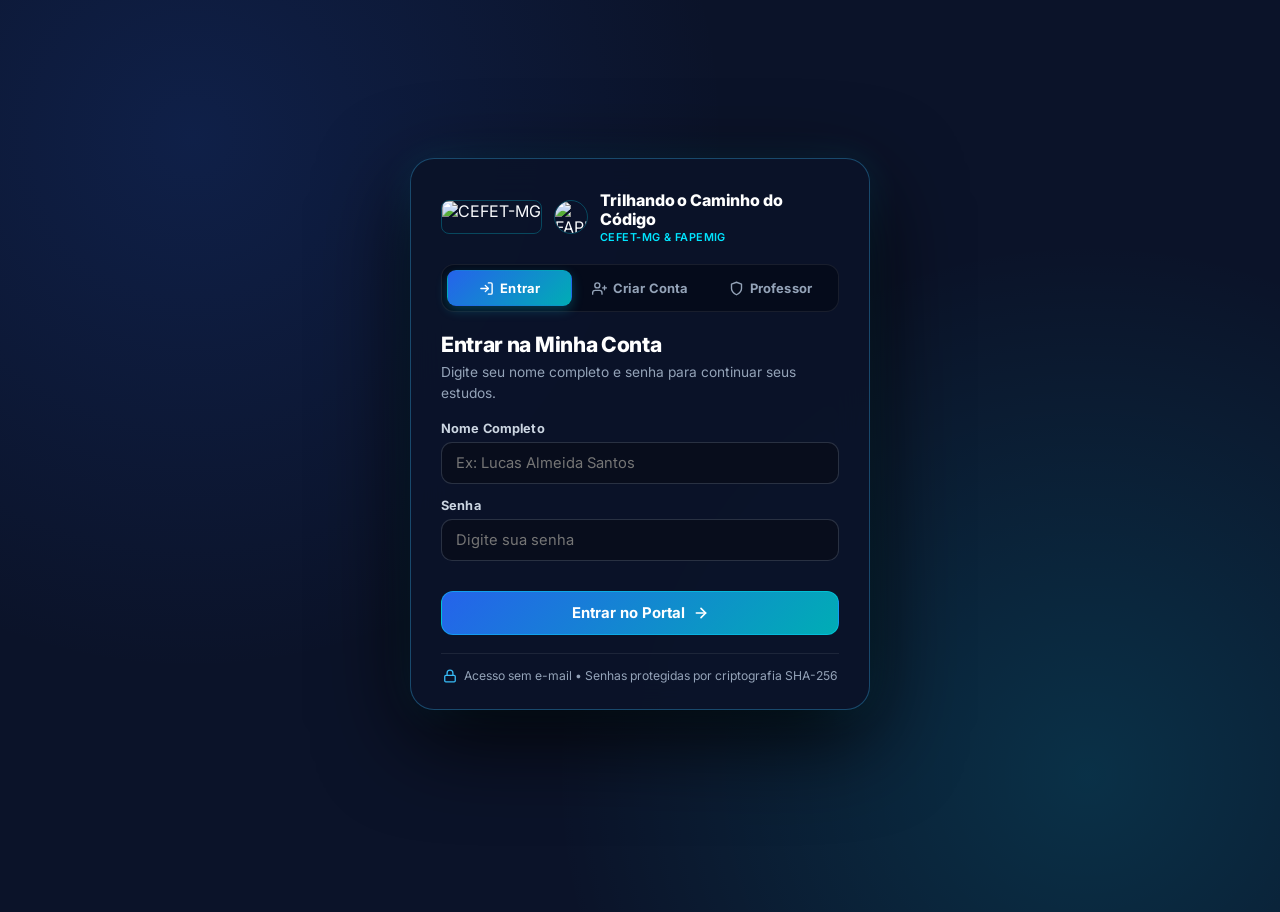
==== index.html @ e379213e "feat(ui,security): melhora enunciados/exemplos dos desafios, icones SVG no login e hashing SHA-256" ====
<!DOCTYPE html>
<html lang="pt-BR">
<head>
    <meta charset="UTF-8">
    <meta name="viewport" content="width=device-width, initial-scale=1.0">
    <title>Trilhando Classroom &amp; Portal de Aulas — Trilhando o Caminho do Código | CEFET-MG &amp; FAPEMING</title>
    <link rel="preconnect" href="https://fonts.googleapis.com">
    <link rel="preconnect" href="https://fonts.gstatic.com" crossorigin>
    <link href="https://fonts.googleapis.com/css2?family=Inter:wght@400;500;600;700;800&family=JetBrains+Mono:wght@400;600;700&display=swap" rel="stylesheet">
    <link rel="stylesheet" href="arquivos-trilhando/Slides/slides-style.css">
    <style>
        *, *::before, *::after { margin: 0; padding: 0; box-sizing: border-box; }
        :root {
            --bg-primary: #0b1329;
            --bg-card: rgba(15, 23, 42, 0.78);
            --border-color: rgba(59, 130, 246, 0.22);
            --border-glow: rgba(0, 229, 255, 0.45);
            --text-primary: #f8fafc;
            --text-secondary: #94a3b8;
            --cefet-cyan: #00E5FF;
            --cefet-blue: #2563eb;
            --cefet-purple: #8b5cf6;
            --cefet-gold: #ffb800;
            --cefet-green: #10b981;
            --cefet-red: #ef4444;
        }
        html, body {
            overflow-x: clip;
            overflow-y: visible;
            height: auto !important;
        }
        body {
            font-family: 'Inter', sans-serif;
            background-color: var(--bg-primary);
            color: var(--text-primary);
            min-height: 100vh;
            user-select: text;
            padding: 16px 20px 60px;
            display: flex;
            flex-direction: column;
            align-items: center;
            background-image: 
                radial-gradient(circle at 15% 15%, rgba(37, 99, 235, 0.16), transparent 40%),
                radial-gradient(circle at 85% 85%, rgba(0, 229, 255, 0.14), transparent 40%);
        }

        /* Classroom Top Navbar — Fixed/Sticky on Scroll (Nielsen H4 & H8) */
        .classroom-navbar {
            position: sticky;
            top: 10px;
            z-index: 950;
            width: 100%;
            max-width: 1200px;
            background: rgba(11, 19, 41, 0.95);
            border: 1px solid rgba(0, 229, 255, 0.25);
            border-radius: 16px;
            padding: 10px 18px;
            display: flex;
            align-items: center;
            justify-content: space-between;
            flex-wrap: wrap;
            gap: 12px;
            backdrop-filter: blur(18px);
            -webkit-backdrop-filter: blur(18px);
            box-shadow: 0 10px 30px rgba(0, 0, 0, 0.55);
            margin-bottom: 20px;
        }
        .nav-brand {
            display: flex;
            align-items: center;
            gap: 10px;
        }
        .nav-logo {
            height: 34px;
            width: auto;
            object-fit: contain;
            flex-shrink: 0;
            border-radius: 8px;
            border: 1px solid rgba(0, 229, 255, 0.25);
        }
        .nav-logo.circle {
            border-radius: 50%;
            width: 34px;
            height: 34px;
            object-fit: cover;
        }
        .nav-brand-title {
            font-weight: 800;
            font-size: 0.94rem;
            color: #fff;
            display: flex;
            flex-direction: column;
            line-height: 1.2;
        }
        .nav-brand-title small {
            font-size: 0.68rem;
            color: var(--cefet-cyan);
            font-weight: 600;
            letter-spacing: 0.04em;
        }

        .classroom-tabs {
            display: flex;
            align-items: center;
            gap: 6px;
            flex-wrap: wrap;
            background: rgba(0, 0, 0, 0.25);
            padding: 4px;
            border-radius: 12px;
            border: 1px solid rgba(255, 255, 255, 0.07);
        }
        .cls-tab-btn {
            background: transparent;
            border: 1px solid transparent;
            color: var(--text-secondary);
            padding: 7px 13px;
            border-radius: 9px;
            font-size: 0.82rem;
            font-weight: 700;
            cursor: pointer;
            display: inline-flex;
            align-items: center;
            gap: 6px;
            transition: all 0.18s ease;
            font-family: inherit;
        }
        .cls-tab-btn:hover {
            color: #fff;
            background: rgba(255, 255, 255, 0.06);
        }
        .cls-tab-btn.active {
            background: linear-gradient(135deg, #2563eb 0%, #00adb5 100%);
            color: #fff;
            border-color: transparent;
            box-shadow: 0 3px 12px rgba(0, 229, 255, 0.25);
        }

        .nav-user-area {
            display: flex;
            align-items: center;
            gap: 10px;
        }
        .user-chip {
            background: rgba(16, 185, 129, 0.12);
            border: 1px solid rgba(16, 185, 129, 0.4);
            color: #ecfdf5;
            padding: 6px 14px;
            border-radius: 100px;
            font-size: 0.8rem;
            font-weight: 700;
            display: inline-flex;
            align-items: center;
            gap: 8px;
        }
        .user-chip.admin-chip {
            background: rgba(255, 184, 0, 0.14);
            border-color: rgba(255, 184, 0, 0.5);
            color: #fef3c7;
        }

        /* Hero Header */
        .header {
            text-align: center;
            max-width: 860px;
            margin-bottom: 30px;
        }
        .badge {
            display: inline-block;
            padding: 6px 18px;
            border-radius: 100px;
            background: rgba(0, 229, 255, 0.08);
            border: 1px solid rgba(0, 229, 255, 0.3);
            color: var(--cefet-cyan);
            font-size: 0.78rem;
            font-weight: 800;
            letter-spacing: 0.08em;
            text-transform: uppercase;
            margin-bottom: 12px;
        }
        h1 {
            font-size: clamp(1.9rem, 3.8vw, 2.75rem);
            font-weight: 800;
            background: linear-gradient(135deg, #ffffff 0%, #cbd5e1 100%);
            -webkit-background-clip: text;
            -webkit-text-fill-color: transparent;
            margin-bottom: 10px;
        }
        p.subtitle {
            color: var(--text-secondary);
            font-size: 1.02rem;
            line-height: 1.55;
        }

        /* Tab Sections */
        .cls-view-section {
            display: none;
            width: 100%;
            max-width: 1220px;
            animation: fadeIn 0.25s ease;
        }
        .cls-view-section.active {
            display: block;
        }

        /* Lesson Cards Grid */
        .grid {
            display: grid;
            grid-template-columns: repeat(auto-fit, minmax(330px, 1fr));
            gap: 20px;
            width: 100%;
        }
        .card {
            background: var(--bg-card);
            border: 1px solid var(--border-color);
            border-radius: 20px;
            padding: 24px;
            text-decoration: none;
            color: inherit;
            transition: all 0.3s cubic-bezier(0.4, 0, 0.2, 1);
            display: flex;
            flex-direction: column;
            justify-content: space-between;
            position: relative;
            overflow: hidden;
            backdrop-filter: blur(12px);
        }
        .card:hover {
            border-color: var(--border-glow);
            transform: translateY(-4px);
            background: rgba(30, 41, 59, 0.85);
            box-shadow: 0 15px 35px rgba(0, 0, 0, 0.5), 0 0 20px rgba(0, 229, 255, 0.15);
        }
        .card-tag {
            font-size: 0.75rem;
            font-weight: 700;
            color: var(--cefet-cyan);
            text-transform: uppercase;
            letter-spacing: 0.05em;
            margin-bottom: 8px;
            display: flex;
            align-items: center;
            justify-content: space-between;
        }
        .card-title {
            font-size: 1.22rem;
            font-weight: 700;
            margin-bottom: 8px;
            color: #fff;
        }
        .card-desc {
            font-size: 0.87rem;
            color: var(--text-secondary);
            line-height: 1.55;
            margin-bottom: 18px;
        }
        .card-actions-bar {
            display: flex;
            flex-wrap: wrap;
            gap: 8px;
            border-top: 1px solid rgba(255, 255, 255, 0.08);
            padding-top: 14px;
        }
        .card-action-link {
            flex: 1;
            min-width: 110px;
            text-align: center;
            padding: 8px 12px;
            border-radius: 10px;
            font-size: 0.78rem;
            font-weight: 700;
            text-decoration: none;
            cursor: pointer;
            transition: all 0.2s ease;
            display: inline-flex;
            align-items: center;
            justify-content: center;
            gap: 5px;
            font-family: inherit;
        }
        .card-action-link.primary-link {
            background: rgba(0, 229, 255, 0.14);
            border: 1px solid rgba(0, 229, 255, 0.4);
            color: var(--cefet-cyan);
        }
        .card-action-link.primary-link:hover {
            background: var(--cefet-cyan);
            color: #0b1329;
        }
        .card-action-link.quiz-link {
            background: rgba(139, 92, 246, 0.15);
            border: 1px solid rgba(139, 92, 246, 0.4);
            color: #c4b5fd;
        }
        .card-action-link.quiz-link:hover {
            background: #8b5cf6;
            color: #fff;
        }
        .card-action-link.hw-link {
            background: rgba(16, 185, 129, 0.14);
            border: 1px solid rgba(16, 185, 129, 0.4);
            color: #6ee7b7;
        }
        .card-action-link.hw-link:hover {
            background: #10b981;
            color: #051b11;
        }

        /* Grades & Dashboard Styles */
        .stats-grid {
            display: grid;
            grid-template-columns: repeat(auto-fit, minmax(220px, 1fr));
            gap: 16px;
            margin-bottom: 24px;
        }
        .stat-card {
            background: rgba(15, 23, 42, 0.85);
            border: 1px solid var(--border-color);
            border-radius: 18px;
            padding: 20px;
            display: flex;
            flex-direction: column;
            gap: 6px;
        }
        .stat-card .stat-label {
            font-size: 0.76rem;
            font-weight: 700;
            text-transform: uppercase;
            letter-spacing: 0.06em;
            color: var(--text-secondary);
        }
        .stat-card .stat-value {
            font-size: 2rem;
            font-weight: 800;
            color: #fff;
            font-family: 'JetBrains Mono', monospace;
        }
        .stat-card .stat-sub {
            font-size: 0.78rem;
            color: var(--cefet-cyan);
        }

        .panel-box {
            background: rgba(15, 23, 42, 0.82);
            border: 1px solid var(--border-color);
            border-radius: 20px;
            padding: 24px;
            margin-bottom: 22px;
        }
        .panel-box h3 {
            font-size: 1.2rem;
            font-weight: 800;
            color: #fff;
            margin-bottom: 6px;
        }

        .cls-table {
            width: 100%;
            border-collapse: collapse;
            margin-top: 14px;
            font-size: 0.86rem;
        }
        .cls-table th {
            text-align: left;
            padding: 12px 14px;
            background: rgba(255, 255, 255, 0.05);
            color: var(--text-secondary);
            font-size: 0.74rem;
            text-transform: uppercase;
            letter-spacing: 0.06em;
        }
        .cls-table td {
            padding: 13px 14px;
            border-top: 1px solid rgba(255, 255, 255, 0.07);
            vertical-align: middle;
        }
        .cls-table tr:hover td {
            background: rgba(255, 255, 255, 0.02);
        }

        /* Lista de Chamada Visual (Presença por Aula) */
        .chamada-day-tabs {
            display: flex;
            flex-wrap: wrap;
            gap: 6px;
            margin: 14px 0;
        }
        .chamada-day-tab {
            background: rgba(255, 255, 255, 0.05);
            border: 1px solid rgba(255, 255, 255, 0.12);
            color: var(--text-secondary);
            padding: 8px 12px;
            border-radius: 10px;
            font-size: 0.78rem;
            font-weight: 700;
            cursor: pointer;
            transition: all 0.2s ease;
            font-family: 'Plus Jakarta Sans', sans-serif;
            display: inline-flex;
            flex-direction: column;
            align-items: center;
            line-height: 1.25;
        }
        .chamada-day-tab small {
            font-size: 0.68rem;
            opacity: 0.8;
            font-weight: 600;
        }
        .chamada-day-tab:hover {
            border-color: var(--cefet-cyan);
            color: #fff;
        }
        .chamada-day-tab.active {
            background: linear-gradient(135deg, #2563eb, #00c6ff);
            border-color: var(--cefet-cyan);
            color: #fff;
            box-shadow: 0 4px 14px rgba(0, 229, 255, 0.28);
        }
        .att-toggle-btn {
            display: inline-flex;
            align-items: center;
            justify-content: center;
            gap: 6px;
            padding: 7px 14px;
            border-radius: 99px;
            font-size: 0.78rem;
            font-weight: 800;
            cursor: pointer;
            border: 1.5px solid transparent;
            transition: all 0.18s ease;
            font-family: 'Plus Jakarta Sans', sans-serif;
            min-width: 132px;
        }
        .att-toggle-btn.present {
            background: rgba(16, 185, 129, 0.2);
            border-color: #10b981;
            color: #6ee7b7;
        }
        .att-toggle-btn.absent {
            background: rgba(239, 68, 68, 0.18);
            border-color: #ef4444;
            color: #fca5a5;
        }
        .att-toggle-btn.unmarked {
            background: rgba(255, 255, 255, 0.06);
            border-color: rgba(255, 255, 255, 0.2);
            color: #cbd5e1;
        }
        .att-mini-grid {
            display: flex;
            gap: 5px;
            flex-wrap: nowrap;
        }
        .att-mini-pill {
            width: 34px;
            height: 32px;
            border-radius: 8px;
            display: inline-flex;
            flex-direction: column;
            align-items: center;
            justify-content: center;
            font-size: 0.64rem;
            font-weight: 800;
            cursor: pointer;
            border: 1px solid rgba(255, 255, 255, 0.12);
            background: rgba(255, 255, 255, 0.04);
            color: #64748b;
            transition: all 0.15s ease;
            padding: 0;
            line-height: 1.05;
        }
        .att-mini-pill:hover {
            transform: translateY(-1px);
            border-color: var(--cefet-cyan);
        }
        .att-mini-pill.present {
            background: rgba(16, 185, 129, 0.22);
            border-color: rgba(16, 185, 129, 0.65);
            color: #6ee7b7;
        }
        .att-mini-pill.absent {
            background: rgba(239, 68, 68, 0.18);
            border-color: rgba(239, 68, 68, 0.55);
            color: #fca5a5;
        }
        .adm-quick-reg-bar {
            display: grid;
            grid-template-columns: 1.6fr 0.9fr auto;
            gap: 10px;
            align-items: end;
            background: rgba(0, 229, 255, 0.06);
            border: 1px solid rgba(0, 229, 255, 0.25);
            border-radius: 14px;
            padding: 14px;
            margin-bottom: 16px;
        }
        @media (max-width: 768px) {
            .adm-quick-reg-bar {
                grid-template-columns: 1fr !important;
            }
        }

        /* Dedicated Auth Modal & Full-Screen Login Gate */
        .auth-modal-card {
            background: #0b1329;
            border: 1.5px solid var(--border-glow);
            border-radius: 22px;
            width: 100%;
            max-width: 480px;
            padding: 28px;
            box-shadow: 0 25px 80px rgba(0, 0, 0, 0.85);
            position: relative;
        }

        .login-gate-wrapper {
            min-height: calc(100vh - 64px);
            width: 100%;
            display: flex;
            flex-direction: column;
            align-items: center;
            justify-content: center;
            padding: 24px 16px;
        }

        .login-gate-card {
            background: rgba(11, 19, 41, 0.96);
            border: 1.5px solid rgba(56, 189, 248, 0.32);
            border-radius: 24px;
            width: 100%;
            max-width: 460px;
            padding: 32px 30px 26px;
            box-shadow: 0 28px 90px rgba(0, 0, 0, 0.85), 0 0 35px rgba(0, 229, 255, 0.12);
            backdrop-filter: blur(18px);
        }
        .login-gate-card .tr-auth-tabs {
            background: rgba(4, 9, 22, 0.65);
            border: 1px solid rgba(255, 255, 255, 0.08);
            border-radius: 13px;
            padding: 5px;
            display: grid;
            grid-template-columns: 1fr 1fr 1fr;
            gap: 5px;
            margin-bottom: 20px;
        }
        .login-gate-card .tr-auth-tab {
            display: inline-flex;
            align-items: center;
            justify-content: center;
            gap: 6px;
            padding: 9px 10px;
            border-radius: 9px;
            font-size: 0.81rem;
            font-weight: 700;
            letter-spacing: 0.01em;
            color: #94a3b8;
            background: transparent;
            border: 1px solid transparent;
            transition: all 0.18s ease;
        }
        .login-gate-card .tr-auth-tab:hover {
            color: #f8fafc;
            background: rgba(255, 255, 255, 0.05);
        }
        .login-gate-card .tr-auth-tab.active {
            background: linear-gradient(135deg, #2563eb 0%, #00adb5 100%);
            color: #ffffff;
            box-shadow: 0 4px 12px rgba(0, 229, 255, 0.22);
        }
        .login-gate-card .tr-field-label {
            display: block;
            font-size: 0.8rem;
            font-weight: 700;
            color: #cbd5e1;
            margin-bottom: 6px;
            letter-spacing: 0.01em;
        }
        .login-gate-card .tr-input {
            padding: 11px 14px;
            font-size: 0.92rem;
            border-radius: 11px;
            border: 1.5px solid rgba(148, 163, 184, 0.24);
            background: rgba(9, 14, 28, 0.85);
            color: #f8fafc;
            transition: border-color 0.18s ease, box-shadow 0.18s ease;
        }
        .login-gate-card .tr-input:focus {
            border-color: #38bdf8;
            box-shadow: 0 0 0 3px rgba(56, 189, 248, 0.16);
            outline: none;
        }
        .gate-alert-banner {
            display: flex;
            align-items: flex-start;
            gap: 10px;
            padding: 11px 13px;
            border-radius: 11px;
            background: rgba(239, 68, 68, 0.11);
            border: 1px solid rgba(239, 68, 68, 0.42);
            color: #fecaca;
            font-size: 0.82rem;
            line-height: 1.5;
            font-weight: 500;
        }
        .gate-status-hint {
            display: inline-flex;
            align-items: center;
            gap: 6px;
            font-size: 0.77rem;
            font-weight: 600;
            margin-top: 6px;
            line-height: 1.4;
        }
        .gate-footer-note {
            margin-top: 18px;
            padding-top: 14px;
            border-top: 1px solid rgba(255, 255, 255, 0.08);
            font-size: 0.76rem;
            color: #94a3b8;
            display: flex;
            align-items: center;
            justify-content: center;
            gap: 7px;
            text-align: center;
        }

        .delete-student-btn {
            background: rgba(239, 68, 68, 0.12);
            border: 1px solid rgba(239, 68, 68, 0.4);
            color: #fca5a5;
            padding: 6px 11px;
            border-radius: 8px;
            font-size: 0.74rem;
            font-weight: 700;
            cursor: pointer;
            transition: all 0.2s ease;
            font-family: inherit;
            display: inline-flex;
            align-items: center;
            gap: 5px;
            white-space: nowrap;
        }
        .delete-student-btn:hover {
            background: #ef4444;
            border-color: #ef4444;
            color: #fff;
            box-shadow: 0 0 14px rgba(239, 68, 68, 0.5);
        }

        .adm-cloud-grid {
            display: grid;
            grid-template-columns: 1fr 1fr auto;
            gap: 10px;
            align-items: end;
            margin-bottom: 14px;
        }

        /* ─────────────────────────────────────────────────────────────
           RESPONSIVIDADE MOBILE PARA O PORTAL CLASSROOM (CELULARES)
        ───────────────────────────────────────────────────────────── */
        @media (max-width: 768px) {
            body {
                position: relative !important;
                width: 100% !important;
                height: auto !important;
                min-height: 100vh !important;
                overflow-x: hidden !important;
                overflow-y: auto !important;
                padding: 12px 10px 48px !important;
            }

            .classroom-navbar {
                position: sticky !important;
                top: 6px !important;
                z-index: 950 !important;
                padding: 12px 14px !important;
                border-radius: 16px !important;
                gap: 10px !important;
                margin-bottom: 20px !important;
                background: rgba(11, 19, 41, 0.97) !important;
                backdrop-filter: blur(18px) !important;
            }

            .nav-brand {
                width: 100%;
                justify-content: flex-start;
                gap: 10px;
            }

            .nav-logo {
                height: 32px !important;
            }
            .nav-logo.circle {
                width: 34px !important;
                height: 34px !important;
            }

            .nav-brand-title {
                font-size: 0.9rem !important;
            }
            .nav-brand-title small {
                font-size: 0.65rem !important;
            }

            .nav-user-area {
                width: 100%;
                justify-content: space-between;
                flex-wrap: wrap;
                gap: 8px;
            }

            .nav-user-area .tr-btn-primary {
                width: 100%;
                text-align: center;
                justify-content: center;
            }

            .user-chip {
                font-size: 0.74rem !important;
                padding: 5px 11px !important;
                max-width: 72%;
                overflow: hidden;
                text-overflow: ellipsis;
                white-space: nowrap;
            }

            .classroom-tabs {
                width: 100%;
                display: grid !important;
                grid-template-columns: 1fr 1fr !important;
                gap: 6px !important;
            }

            .cls-tab-btn {
                width: 100%;
                justify-content: center;
                padding: 9px 8px !important;
                font-size: 0.75rem !important;
                text-align: center;
            }

            .header {
                margin-bottom: 20px !important;
                padding: 0 4px !important;
            }

            .badge {
                font-size: 0.66rem !important;
                padding: 5px 12px !important;
            }

            h1 {
                font-size: 1.55rem !important;
                line-height: 1.22 !important;
            }

            p.subtitle {
                font-size: 0.86rem !important;
                line-height: 1.45 !important;
            }

            .grid {
                grid-template-columns: 1fr !important;
                gap: 14px !important;
            }

            .card {
                padding: 18px 16px !important;
                border-radius: 16px !important;
            }

            .card-title {
                font-size: 1.08rem !important;
                line-height: 1.3 !important;
            }

            .card-desc {
                font-size: 0.82rem !important;
                margin-bottom: 14px !important;
            }

            .card-actions-bar {
                flex-direction: column !important;
                gap: 8px !important;
            }

            .card-action-link {
                width: 100% !important;
                padding: 10px 12px !important;
                font-size: 0.82rem !important;
            }

            .stats-grid {
                grid-template-columns: 1fr 1fr !important;
                gap: 10px !important;
            }

            .stat-card {
                padding: 14px 12px !important;
                border-radius: 14px !important;
            }

            .stat-card .stat-value {
                font-size: 1.4rem !important;
            }

            .panel-box {
                padding: 16px 14px !important;
                border-radius: 16px !important;
            }

            .panel-box h3 {
                font-size: 1.04rem !important;
            }

            .adm-cloud-grid {
                grid-template-columns: 1fr !important;
            }

            .auth-modal-card {
                padding: 20px 16px !important;
                border-radius: 16px !important;
            }

            .tr-auth-tabs {
                width: 100%;
                display: grid !important;
                grid-template-columns: 1fr 1fr !important;
            }

            .tr-auth-tab {
                text-align: center;
                justify-content: center;
                font-size: 0.73rem !important;
                padding: 7px 6px !important;
            }
        }

        /* Controle de Liberação de Aulas (Painel ADM) */
        .lessons-control-grid {
            display: grid;
            grid-template-columns: repeat(auto-fit, minmax(290px, 1fr));
            gap: 14px;
            margin-top: 14px;
        }
        .lesson-control-card {
            background: rgba(15, 23, 42, 0.7);
            border: 1px solid rgba(255, 255, 255, 0.1);
            border-radius: 14px;
            padding: 16px;
            display: flex;
            flex-direction: column;
            justify-content: space-between;
            gap: 12px;
            transition: all 0.2s ease;
        }
        .lesson-control-card.is-unlocked {
            border-color: rgba(16, 185, 129, 0.45);
            background: rgba(16, 185, 129, 0.05);
            box-shadow: 0 0 16px rgba(16, 185, 129, 0.08);
        }
        .lesson-control-card.is-locked {
            border-color: rgba(239, 68, 68, 0.3);
            background: rgba(0, 0, 0, 0.3);
            opacity: 0.9;
        }

        /* ===================================================================
           ESTILOS DO CHAT GEMINI IA INTEGRADO (RÉPLICA FIEL DO STREAMLIT)
           Visível tanto no Modo Claro quanto no Modo Escuro do PC!
        =================================================================== */
        .st-chat-replica-shell {
            background-color: #0B0E14 !important;
            color: #F3F4F6 !important;
            border: 1.5px solid rgba(56, 189, 248, 0.28);
            border-radius: 22px;
            max-width: 960px;
            width: 100%;
            margin: 0 auto;
            padding: 26px 26px 22px;
            box-shadow: 0 20px 60px rgba(0, 0, 0, 0.65);
            color-scheme: dark !important;
        }
        .st-header-wrapper {
            display: flex;
            align-items: center;
            justify-content: space-between;
            padding: 6px 0 18px 0;
            background-color: #0B0E14;
            gap: 12px;
        }
        .st-cefet-card-box {
            background: #09203F;
            border: 1.5px solid #2563EB;
            box-shadow: 0 0 16px rgba(37, 99, 235, 0.45);
            border-radius: 14px;
            padding: 6px 14px;
            display: flex;
            align-items: center;
            justify-content: center;
            width: 140px;
            min-width: 110px;
            height: 75px;
            flex-shrink: 0;
        }
        .st-cefet-card-box img {
            max-height: 55px;
            max-width: 120px;
            object-fit: contain;
        }
        .st-title-center-box {
            display: flex;
            flex-direction: column;
            align-items: center;
            justify-content: center;
            text-align: center;
            flex-grow: 1;
            padding: 0 10px;
            min-width: 0;
        }
        .st-header-title-text {
            color: #38BDF8 !important;
            font-family: 'Segoe UI', system-ui, sans-serif;
            font-size: clamp(1.05rem, 2.2vw, 1.55rem) !important;
            font-weight: 800 !important;
            letter-spacing: 1.5px;
            margin: 0 auto !important;
            text-align: center !important;
            text-transform: uppercase;
            text-shadow: 0 0 18px rgba(56, 189, 248, 0.35);
            line-height: 1.2;
            background: none !important;
            -webkit-text-fill-color: #38BDF8 !important;
        }
        .st-header-subtitle-text {
            color: #94A3B8 !important;
            font-family: 'Segoe UI', system-ui, sans-serif;
            font-size: clamp(0.75rem, 1.4vw, 1.02rem) !important;
            margin: 4px auto 0 auto !important;
            text-align: center !important;
            font-weight: 400;
        }
        .st-fapemig-card-box {
            flex-shrink: 0;
        }
        .st-fapemig-card-box img {
            width: 78px;
            height: 78px;
            border-radius: 50%;
            object-fit: cover;
            box-shadow: 0 0 16px rgba(56, 189, 248, 0.45);
            border: 1.5px solid #38BDF8;
        }
        .st-neon-divider {
            height: 2px;
            background: linear-gradient(90deg, #1E3A8A 0%, #EC4899 50%, #38BDF8 100%);
            box-shadow: 0 0 10px rgba(236, 72, 153, 0.5);
            margin-bottom: 22px;
        }
        .st-student-input-label {
            display: block;
            color: #94A3B8 !important;
            font-size: 0.96rem !important;
            font-weight: 600 !important;
            margin-bottom: 6px !important;
        }
        .st-student-input-field {
            width: 100%;
            background-color: #1E2638 !important;
            color: #FFFFFF !important;
            -webkit-text-fill-color: #FFFFFF !important;
            border: 1px solid #334155 !important;
            border-radius: 8px !important;
            padding: 10px 14px !important;
            font-size: 0.98rem !important;
            font-family: inherit;
        }
        .st-student-input-field:focus {
            border-color: #38BDF8 !important;
            box-shadow: 0 0 10px rgba(56, 189, 248, 0.3) !important;
            outline: none !important;
        }
        .st-success-alert-box {
            background-color: rgba(16, 185, 129, 0.08);
            border: 1.5px solid #10B981;
            border-radius: 10px;
            padding: 12px 18px;
            color: #34D399;
            font-size: 1rem;
            font-weight: 500;
            margin-top: 10px;
            margin-bottom: 20px;
            box-shadow: 0 0 12px rgba(16, 185, 129, 0.15);
        }
        .st-chat-messages-area {
            display: flex;
            flex-direction: column;
            gap: 12px;
            max-height: 460px;
            min-height: 220px;
            overflow-y: auto;
            padding: 6px 4px 14px;
        }
        .st-chat-msg-user {
            display: flex;
            align-items: flex-start;
            gap: 12px;
            padding: 10px 14px;
            border-radius: 12px;
            background: rgba(30, 41, 59, 0.45);
            border: 1px solid rgba(255, 255, 255, 0.08);
            color: #F3F4F6 !important;
            font-size: 0.95rem;
            line-height: 1.55;
        }
        .st-chat-msg-assistant {
            background-color: #111827 !important;
            border: 1.5px solid #312E81 !important;
            border-radius: 12px !important;
            padding: 14px 18px !important;
            color: #F3F4F6 !important;
            font-size: 0.95rem;
            line-height: 1.6;
        }
        .st-replica-codeblock {
            background-color: #0D1117 !important;
            border: 1px solid #30363D !important;
            border-radius: 8px !important;
            margin: 10px 0;
            overflow: hidden;
        }
        .st-replica-code-header {
            display: flex;
            justify-content: space-between;
            align-items: center;
            padding: 6px 12px;
            background: rgba(255, 255, 255, 0.04);
            border-bottom: 1px solid #30363D;
            font-size: 0.76rem;
            color: #94a3b8;
            font-family: 'JetBrains Mono', monospace;
        }
        .st-copy-code-btn {
            background: rgba(56, 189, 248, 0.14);
            border: 1px solid rgba(56, 189, 248, 0.35);
            color: #38bdf8;
            border-radius: 6px;
            padding: 3px 9px;
            font-size: 0.72rem;
            font-weight: 700;
            cursor: pointer;
        }
        .st-replica-codeblock pre {
            padding: 12px 14px;
            overflow-x: auto;
            font-family: 'JetBrains Mono', monospace;
            font-size: 0.85rem;
            color: #e2e8f0;
            line-height: 1.5;
        }
        /* Input de Chat Arredondado - Letra 100% visível em Tema Claro e Tema Escuro */
        .st-chat-input-pill {
            display: flex;
            align-items: center;
            gap: 10px;
            background-color: #161B26 !important;
            border: 1.5px solid #2D3748 !important;
            border-radius: 28px !important;
            padding: 6px 10px 6px 18px !important;
            margin-top: 14px;
            transition: border-color 0.2s ease;
        }
        .st-chat-input-pill:focus-within {
            border-color: #38BDF8 !important;
            box-shadow: 0 0 12px rgba(56, 189, 248, 0.25) !important;
        }
        .st-chat-input-pill textarea {
            flex: 1;
            background-color: #161B26 !important;
            color: #F8FAFC !important;
            -webkit-text-fill-color: #F8FAFC !important;
            caret-color: #38BDF8 !important;
            border: none !important;
            outline: none !important;
            resize: none !important;
            font-size: 0.98rem !important;
            font-family: inherit;
            line-height: 1.4;
            max-height: 110px;
            padding: 6px 0;
        }
        .st-chat-input-pill textarea::placeholder {
            color: #94A3B8 !important;
            -webkit-text-fill-color: #94A3B8 !important;
            opacity: 1 !important;
        }
        .st-chat-send-btn {
            width: 40px;
            height: 40px;
            border-radius: 50% !important;
            background-color: #2563EB !important;
            color: #FFFFFF !important;
            border: none !important;
            display: inline-flex;
            align-items: center;
            justify-content: center;
            cursor: pointer;
            flex-shrink: 0;
            font-size: 1.05rem;
            transition: all 0.2s ease;
        }
        .st-chat-send-btn:hover {
            background-color: #1D4ED8 !important;
            box-shadow: 0 0 12px rgba(37, 99, 235, 0.6) !important;
        }

        /* ===================================================================
           ESTILOS DA ARENA DE DESAFIOS PYTHON (ESTILO BEECROWD)
        =================================================================== */
        .bee-rank-banner {
            background: linear-gradient(135deg, rgba(15, 23, 42, 0.94) 0%, rgba(30, 27, 75, 0.88) 100%);
            border: 1.5px solid rgba(0, 229, 255, 0.38);
            border-radius: 20px;
            padding: 20px 24px;
            margin-bottom: 20px;
            display: flex;
            align-items: center;
            justify-content: space-between;
            flex-wrap: wrap;
            gap: 18px;
            box-shadow: 0 12px 35px rgba(0, 0, 0, 0.45);
        }
        .bee-xp-track {
            width: 100%;
            height: 11px;
            background: rgba(255, 255, 255, 0.08);
            border-radius: 99px;
            overflow: hidden;
            margin-top: 6px;
            border: 1px solid rgba(255, 255, 255, 0.12);
        }
        .bee-xp-fill {
            height: 100%;
            background: linear-gradient(90deg, #2563eb, #00e5ff, #10b981);
            border-radius: 99px;
            transition: width 0.35s ease;
        }
        .bee-cat-bar {
            display: flex;
            flex-wrap: wrap;
            gap: 8px;
            margin-bottom: 16px;
        }
        .bee-cat-pill {
            background: rgba(255, 255, 255, 0.05);
            border: 1px solid rgba(255, 255, 255, 0.12);
            color: #cbd5e1;
            padding: 8px 14px;
            border-radius: 11px;
            font-size: 0.8rem;
            font-weight: 700;
            cursor: pointer;
            transition: all 0.2s ease;
            font-family: inherit;
        }
        .bee-cat-pill:hover {
            border-color: var(--cefet-cyan);
            color: #fff;
        }
        .bee-cat-pill.active {
            background: linear-gradient(135deg, #2563eb, #00adb5);
            color: #fff;
            border-color: transparent;
            box-shadow: 0 4px 14px rgba(0, 229, 255, 0.28);
        }
        .bee-split-ide {
            display: grid;
            grid-template-columns: 1.05fr 1fr;
            gap: 20px;
            align-items: start;
        }
        @media (max-width: 960px) {
            .bee-split-ide {
                grid-template-columns: 1fr !important;
            }
            .st-header-wrapper {
                flex-direction: column;
            }
        }
        .bee-statement-box {
            background: rgba(15, 23, 42, 0.78);
            border: 1px solid rgba(56, 189, 248, 0.26);
            border-radius: 14px;
            padding: 16px 18px;
            margin-bottom: 14px;
            font-size: 0.93rem;
            line-height: 1.68;
            color: #f1f5f9;
        }
        .bee-statement-box p {
            margin: 0 0 10px 0;
        }
        .bee-statement-box p:last-child {
            margin-bottom: 0;
        }
        .bee-stmt-bullet {
            background: rgba(255, 255, 255, 0.04);
            border-left: 3px solid #38bdf8;
            padding: 8px 12px;
            border-radius: 0 9px 9px 0;
            margin: 6px 0;
            font-size: 0.9rem;
            line-height: 1.55;
            color: #e2e8f0;
        }
        .bee-stmt-bullet.sub-bullet {
            margin-left: 16px;
            border-left-color: #a78bfa;
            background: rgba(167, 139, 250, 0.06);
            padding: 6px 11px;
            font-size: 0.87rem;
        }
        .bee-inline-code {
            background: rgba(56, 189, 248, 0.14);
            border: 1px solid rgba(56, 189, 248, 0.32);
            color: #7dd3fc;
            padding: 1px 7px;
            border-radius: 6px;
            font-family: 'JetBrains Mono', monospace;
            font-size: 0.86em;
            font-weight: 600;
        }
        .bee-io-spec-stack {
            display: flex;
            flex-direction: column;
            gap: 10px;
            margin-bottom: 16px;
        }
        .bee-io-spec-card {
            background: rgba(9, 13, 22, 0.72);
            border: 1px solid rgba(255, 255, 255, 0.1);
            border-left: 4px solid var(--cefet-cyan);
            border-radius: 12px;
            padding: 12px 15px;
        }
        .bee-io-spec-card.output-spec {
            border-left-color: #10b981;
        }
        .bee-io-spec-title {
            font-size: 0.76rem;
            font-weight: 800;
            text-transform: uppercase;
            letter-spacing: 0.04em;
            margin-bottom: 6px;
            display: flex;
            align-items: center;
            justify-content: space-between;
            flex-wrap: wrap;
            gap: 6px;
        }
        .bee-examples-section {
            background: rgba(15, 23, 42, 0.65);
            border: 1px solid rgba(255, 255, 255, 0.12);
            border-radius: 16px;
            padding: 15px 16px;
        }
        .bee-example-card {
            background: rgba(9, 13, 22, 0.88);
            border: 1px solid rgba(148, 163, 184, 0.22);
            border-radius: 13px;
            padding: 12px 14px;
            margin-top: 10px;
            transition: border-color 0.2s ease;
        }
        .bee-example-card:hover {
            border-color: rgba(56, 189, 248, 0.45);
        }
        .bee-example-card-header {
            display: flex;
            align-items: center;
            justify-content: space-between;
            flex-wrap: wrap;
            gap: 8px;
            margin-bottom: 10px;
            padding-bottom: 7px;
            border-bottom: 1px solid rgba(255, 255, 255, 0.07);
        }
        .bee-example-flow {
            display: grid;
            grid-template-columns: 1fr auto 1fr;
            gap: 10px;
            align-items: stretch;
        }
        .bee-example-box {
            border-radius: 10px;
            padding: 10px 12px;
            display: flex;
            flex-direction: column;
            justify-content: space-between;
        }
        .bee-example-box.in-box {
            background: rgba(30, 41, 59, 0.55);
            border: 1px solid rgba(56, 189, 248, 0.3);
        }
        .bee-example-box.out-box {
            background: rgba(6, 78, 59, 0.22);
            border: 1px solid rgba(16, 185, 129, 0.4);
        }
        .bee-example-arrow {
            display: flex;
            align-items: center;
            justify-content: center;
            color: #38bdf8;
            font-size: 1.15rem;
            font-weight: 800;
            padding: 0 2px;
        }
        .bee-line-row {
            display: flex;
            align-items: baseline;
            gap: 8px;
            padding: 3px 0;
            border-bottom: 1px dashed rgba(255, 255, 255, 0.06);
            font-family: 'JetBrains Mono', monospace;
            font-size: 0.85rem;
        }
        .bee-line-row:last-child {
            border-bottom: none;
        }
        .bee-line-tag {
            font-family: 'Inter', sans-serif;
            font-size: 0.69rem;
            font-weight: 700;
            color: #94a3b8;
            background: rgba(255, 255, 255, 0.06);
            padding: 1px 6px;
            border-radius: 5px;
            white-space: nowrap;
            flex-shrink: 0;
        }
        @media (max-width: 640px) {
            .bee-example-flow {
                grid-template-columns: 1fr;
            }
            .bee-example-arrow {
                transform: rotate(90deg);
                padding: 2px 0;
            }
        }
        .bee-code-textarea {
            width: 100%;
            min-height: 250px;
            background-color: #090d16 !important;
            color: #f8fafc !important;
            -webkit-text-fill-color: #f8fafc !important;
            border: 1.5px solid rgba(56, 189, 248, 0.35);
            border-radius: 12px;
            padding: 14px 16px;
            font-family: 'JetBrains Mono', monospace;
            font-size: 0.9rem;
            line-height: 1.55;
            resize: vertical;
            outline: none;
            tab-size: 4;
        }
        .bee-code-textarea:focus {
            border-color: var(--cefet-cyan);
            box-shadow: 0 0 15px rgba(0, 229, 255, 0.2);
        }
        .adm-filter-toolbar {
            display: grid;
            grid-template-columns: repeat(auto-fit, minmax(200px, 1fr));
            gap: 12px;
            background: rgba(0, 0, 0, 0.25);
            border: 1px solid rgba(255, 255, 255, 0.08);
            border-radius: 14px;
            padding: 12px 14px;
            margin: 12px 0 16px;
            align-items: end;
        }
        /* Nielsen Heuristics UI Utilities (Minimalist & Scannable) */
        .stat-card.clickable-stat {
            cursor: pointer;
            transition: all 0.2s ease;
        }
        .stat-card.clickable-stat:hover {
            border-color: var(--cefet-cyan);
            transform: translateY(-2px);
            background: rgba(30, 41, 59, 0.9);
            box-shadow: 0 8px 20px rgba(0, 0, 0, 0.35);
        }
        .subview-segmented-bar {
            display: inline-flex;
            background: rgba(0, 0, 0, 0.35);
            border: 1px solid rgba(255, 255, 255, 0.1);
            border-radius: 12px;
            padding: 4px;
            gap: 4px;
            flex-wrap: wrap;
        }
        .subview-seg-btn {
            background: transparent;
            border: none;
            color: #94a3b8;
            padding: 7px 14px;
            border-radius: 9px;
            font-size: 0.81rem;
            font-weight: 700;
            cursor: pointer;
            transition: all 0.18s ease;
            font-family: inherit;
            display: inline-flex;
            align-items: center;
            gap: 6px;
        }
        .subview-seg-btn:hover {
            color: #fff;
            background: rgba(255, 255, 255, 0.05);
        }
        .subview-seg-btn.active {
            background: linear-gradient(135deg, #2563eb, #00adb5);
            color: #fff;
            box-shadow: 0 2px 10px rgba(0, 229, 255, 0.25);
        }
        .bee-pagination-bar {
            display: flex;
            align-items: center;
            justify-content: space-between;
            flex-wrap: wrap;
            gap: 10px;
            margin-top: 14px;
            padding-top: 12px;
            border-top: 1px solid rgba(255, 255, 255, 0.08);
            font-size: 0.82rem;
            color: var(--text-secondary);
        }
        .clean-drawer {
            background: rgba(15, 23, 42, 0.65);
            border: 1px solid rgba(255, 255, 255, 0.1);
            border-radius: 16px;
            padding: 14px 18px;
            margin-top: 16px;
        }
        .clean-drawer summary {
            cursor: pointer;
            font-weight: 700;
            font-size: 0.9rem;
            color: #cbd5e1;
            display: flex;
            align-items: center;
            justify-content: space-between;
            list-style: none;
        }
        .clean-drawer summary::-webkit-details-marker {
            display: none;
        }
    </style>
</head>
<body>

    <!-- =======================================================================
         TELA DE LOGIN COM ÍCONES SVG, TIPOGRAFIA REFINADA E SEGURANÇA SHA-256
    ======================================================================= -->
    <div id="loginGateScreen" class="login-gate-wrapper">
        <div class="login-gate-card">
            <div style="display:flex;align-items:center;gap:12px;margin-bottom:20px;">
                <img src="arquivos-trilhando/Imagens/logo-cefet.jpg" alt="CEFET-MG" class="nav-logo">
                <img src="arquivos-trilhando/Imagens/logo-fapemig.jpg" alt="FAPEMIG" class="nav-logo circle">
                <div class="nav-brand-title">
                    <span style="font-size:1rem;letter-spacing:-0.01em;">Trilhando o Caminho do Código</span>
                    <small style="margin-top:2px;">CEFET-MG &amp; FAPEMIG</small>
                </div>
            </div>

            <div class="tr-auth-tabs">
                <button type="button" class="tr-auth-tab active" data-gate-mode="login">
                    <svg width="15" height="15" viewBox="0 0 24 24" fill="none" stroke="currentColor" stroke-width="2.2" stroke-linecap="round" stroke-linejoin="round" style="flex-shrink:0;"><path d="M15 3h4a2 2 0 0 1 2 2v14a2 2 0 0 1-2 2h-4"/><polyline points="10 17 15 12 10 7"/><line x1="15" y1="12" x2="3" y2="12"/></svg>
                    <span>Entrar</span>
                </button>
                <button type="button" class="tr-auth-tab" data-gate-mode="register">
                    <svg width="15" height="15" viewBox="0 0 24 24" fill="none" stroke="currentColor" stroke-width="2.2" stroke-linecap="round" stroke-linejoin="round" style="flex-shrink:0;"><path d="M16 21v-2a4 4 0 0 0-4-4H5a4 4 0 0 0-4 4v2"/><circle cx="8.5" cy="7" r="4"/><line x1="20" y1="8" x2="20" y2="14"/><line x1="23" y1="11" x2="17" y2="11"/></svg>
                    <span>Criar Conta</span>
                </button>
                <button type="button" class="tr-auth-tab" data-gate-mode="admin">
                    <svg width="15" height="15" viewBox="0 0 24 24" fill="none" stroke="currentColor" stroke-width="2.2" stroke-linecap="round" stroke-linejoin="round" style="flex-shrink:0;"><path d="M12 22s8-4 8-10V5l-8-3-8 3v7c0 6 8 10 8 10z"/></svg>
                    <span>Professor</span>
                </button>
            </div>

            <h2 style="font-size:1.32rem;font-weight:800;color:#fff;margin-bottom:5px;letter-spacing:-0.015em;" id="gateTitleText">Entrar na Minha Conta</h2>
            <p style="font-size:0.86rem;color:var(--text-secondary);margin-bottom:18px;line-height:1.5;" id="gateSubtitleText">
                Digite seu nome completo e senha para continuar seus estudos.
            </p>

            <!-- Acesso rápido com 1 clique (Apenas Nome) -->
            <div id="gateRecentUsersContainer"></div>

            <form id="loginGateForm" style="display:flex;flex-direction:column;gap:14px;" onsubmit="return false;">
                <div>
                    <label class="tr-field-label" id="gateNameLabel" for="gateFullName">Nome Completo</label>
                    <input type="text" id="gateFullName" class="tr-input" placeholder="Ex: Lucas Almeida Santos" autocomplete="username" list="gateRecentUsersList">
                    <datalist id="gateRecentUsersList"></datalist>
                    <div id="gateUsernameAvailability"></div>
                </div>
                <div>
                    <label class="tr-field-label" id="gatePassLabel" for="gatePassword">Senha</label>
                    <input type="password" id="gatePassword" class="tr-input" placeholder="Digite sua senha" autocomplete="current-password">
                </div>
                <div id="gatePassConfirmWrap" style="display:none;">
                    <label class="tr-field-label" for="gatePasswordConfirm">Confirmar Senha</label>
                    <input type="password" id="gatePasswordConfirm" class="tr-input" placeholder="Repita a senha escolhida" autocomplete="new-password">
                </div>
                <div id="gateErrorBox"></div>
                <button type="submit" id="gateSubmitBtn" class="tr-btn-primary" style="width:100%;padding:12px 16px;font-size:0.93rem;font-weight:700;margin-top:2px;display:inline-flex;align-items:center;justify-content:center;gap:8px;border-radius:12px;">
                    <span id="gateSubmitBtnLabel">Entrar no Portal</span>
                    <svg width="16" height="16" viewBox="0 0 24 24" fill="none" stroke="currentColor" stroke-width="2.4" stroke-linecap="round" stroke-linejoin="round" style="flex-shrink:0;"><line x1="5" y1="12" x2="19" y2="12"/><polyline points="12 5 19 12 12 19"/></svg>
                </button>
            </form>

            <div class="gate-footer-note">
                <svg width="14" height="14" viewBox="0 0 24 24" fill="none" stroke="currentColor" stroke-width="2.2" stroke-linecap="round" stroke-linejoin="round" style="color:#38bdf8;flex-shrink:0;"><rect x="3" y="11" width="18" height="11" rx="2" ry="2"/><path d="M7 11V7a5 5 0 0 1 10 0v4"/></svg>
                <span>Acesso sem e-mail • Senhas protegidas por criptografia SHA-256</span>
            </div>
        </div>
    </div>

    <!-- =======================================================================
         CONTEÚDO PRINCIPAL DO PORTAL (EXIBIDO APÓS O LOGIN)
    ======================================================================= -->
    <div id="classroomAppContent" style="display:none;width:100%;flex-direction:column;align-items:center;">

    <!-- TOP CLASSROOM BAR -->
    <nav class="classroom-navbar">
        <div class="nav-brand">
            <img src="arquivos-trilhando/Imagens/logo-cefet.jpg" alt="CEFET-MG" class="nav-logo">
            <img src="arquivos-trilhando/Imagens/logo-fapemig.jpg" alt="FAPEMIG" class="nav-logo circle">
            <div class="nav-brand-title">
                <span>Trilhando o Código</span>
                <small>CEFET-MG &amp; FAPEMIG</small>
            </div>
        </div>

        <div class="classroom-tabs" id="classroomNavTabs">
            <button type="button" class="cls-tab-btn" data-tab="admin" id="adminTabBtn" style="display:none;">🛡️ Painel</button>
            <button type="button" class="cls-tab-btn" data-tab="admin-chamada" id="adminChamadaTabBtn" style="display:none;">📅 Chamada</button>
            <button type="button" class="cls-tab-btn" data-tab="admin-correcoes" id="adminCorrecoesTabBtn" style="display:none;">📋 Correções</button>
            <button type="button" class="cls-tab-btn active" data-tab="aulas" id="aulasTabBtn">📚 Aulas</button>
            <button type="button" class="cls-tab-btn" data-tab="desafios" id="desafiosTabBtn">🐍 Desafios</button>
            <button type="button" class="cls-tab-btn" data-tab="ranking" id="rankingTabBtn">🏆 Ranking</button>
            <button type="button" class="cls-tab-btn" data-tab="chat-ia" id="chatIaTabBtn">🤖 Chat IA</button>
            <button type="button" class="cls-tab-btn" data-tab="tarefas" id="tarefasTabBtn">📝 Tarefas</button>
            <button type="button" class="cls-tab-btn" data-tab="notas" id="notasTabBtn">📊 Notas</button>
        </div>

        <div class="nav-user-area" id="navUserArea">
            <!-- Populated dynamically by JS -->
        </div>
    </nav>

    <!-- HEADER OCULTO POR PADRÃO PARA EVITAR POLUIÇÃO VISUAL (H8) -->
    <div class="header" id="portalMainHeroHeader" style="display:none;"></div>

    <!-- =======================================================================
         ABA 1: MURAL & AULAS (SLIDES)
    ======================================================================= -->
    <section class="cls-view-section active" id="view-aulas">
        <div class="grid" id="muralAulasGrid">
            <!-- Populated dynamically by renderAulasView() according to admin unlock permissions -->
        </div>
    </section>

    <!-- =======================================================================
         ABA 2: ARENA DE DESAFIOS PYTHON (ESTILO BEECROWD COM SISTEMA DE RANK)
    ======================================================================= -->
    <section class="cls-view-section" id="view-desafios">
        <div id="desafiosViewContainer"></div>
    </section>

    <!-- =======================================================================
         NOVA ABA: RANKING PÚBLICO DA TURMA (VISÍVEL PARA TODOS OS ALUNOS)
    ======================================================================= -->
    <section class="cls-view-section" id="view-ranking">
        <div id="publicRankingViewContainer"></div>
    </section>

    <!-- =======================================================================
         ABA 3: CHAT GEMINI IA INTEGRADO (MESMO DESIGN DO SITE STREAMLIT)
    ======================================================================= -->
    <section class="cls-view-section" id="view-chat-ia">
        <div id="chatIaViewContainer"></div>
    </section>

    <!-- =======================================================================
         ABA 4: TAREFAS DE CASA (ATIVIDADES DO CLASSROOM)
    ======================================================================= -->
    <section class="cls-view-section" id="view-tarefas">
        <div id="tarefasViewContainer"></div>
    </section>

    <!-- =======================================================================
         ABA 5: MINHAS NOTAS & CORREÇÕES (BOLETIM ESCOLAR DO ALUNO)
    ======================================================================= -->
    <section class="cls-view-section" id="view-notas">
        <div id="notasViewContainer"></div>
    </section>

    <!-- =======================================================================
         ABA 6: PAINEL ADM (LIBERAÇÃO DE AULAS, CONFIGURAÇÃO & NUVEM)
    ======================================================================= -->
    <section class="cls-view-section" id="view-admin">
        <div id="adminViewContainer"></div>
    </section>

    <!-- =======================================================================
         ABA 7: PÁGINA EXCLUSIVA DE CHAMADA (ADM) — FILTRO POR DIA E ALUNO
    ======================================================================= -->
    <section class="cls-view-section" id="view-admin-chamada">
        <div id="adminChamadaViewContainer"></div>
    </section>

    <!-- =======================================================================
         ABA 8: PÁGINA EXCLUSIVA DE CORREÇÃO DE ATIVIDADES (ADM) — FILTRO POR ALUNO E AULA
    ======================================================================= -->
    <section class="cls-view-section" id="view-admin-correcoes">
        <div id="adminCorrecoesViewContainer"></div>
    </section>

    </div><!-- /#classroomAppContent -->

    <!-- =======================================================================
         MODAL DE LOGIN / CRIAR CONTA (ALUNO E ADM)
    ======================================================================= -->
    <div class="tr-hw-modal-overlay" id="portalAuthModal">
        <div class="auth-modal-card">
            <button type="button" class="tr-modal-close-btn" id="closePortalAuthBtn" style="position:absolute;top:18px;right:18px;">✕</button>
            <span class="tr-badge-cyan">ACESSO AO TRILHANDO CLASSROOM</span>
            <h3 style="font-size:1.35rem;color:#fff;margin-top:8px;margin-bottom:4px;">Identificação Rápida</h3>
            <p style="font-size:0.84rem;color:var(--text-secondary);margin-bottom:16px;">
                Estudantes usam apenas <strong>Nome Completo e Senha</strong> (sem precisar de e-mail).
            </p>

            <div class="tr-auth-tabs" style="margin-bottom:16px;">
                <button type="button" class="tr-auth-tab active" data-pauth-mode="register" style="display:inline-flex;align-items:center;justify-content:center;gap:6px;">
                    <svg width="15" height="15" viewBox="0 0 24 24" fill="none" stroke="currentColor" stroke-width="2.2" stroke-linecap="round" stroke-linejoin="round"><path d="M16 21v-2a4 4 0 0 0-4-4H5a4 4 0 0 0-4 4v2"/><circle cx="8.5" cy="7" r="4"/><line x1="20" y1="8" x2="20" y2="14"/><line x1="23" y1="11" x2="17" y2="11"/></svg>
                    <span>Sou Aluno (Criar Conta)</span>
                </button>
                <button type="button" class="tr-auth-tab" data-pauth-mode="login" style="display:inline-flex;align-items:center;justify-content:center;gap:6px;">
                    <svg width="15" height="15" viewBox="0 0 24 24" fill="none" stroke="currentColor" stroke-width="2.2" stroke-linecap="round" stroke-linejoin="round"><path d="M15 3h4a2 2 0 0 1 2 2v14a2 2 0 0 1-2 2h-4"/><polyline points="10 17 15 12 10 7"/><line x1="15" y1="12" x2="3" y2="12"/></svg>
                    <span>Já tenho Conta / ADM</span>
                </button>
            </div>

            <div style="display:flex;flex-direction:column;gap:12px;">
                <div>
                    <label class="tr-field-label" id="pAuthNameLabel">Seu Nome Completo (ex: Lucas Almeida Santos):</label>
                    <input type="text" id="pAuthFullName" class="tr-input" placeholder="Digite seu nome e sobrenome">
                </div>
                <div>
                    <label class="tr-field-label">Sua Senha:</label>
                    <input type="password" id="pAuthPassword" class="tr-input" placeholder="Crie ou digite sua senha">
                </div>
                <div id="pAuthErrorBox"></div>
                <button type="button" id="pAuthSubmitBtn" class="tr-btn-primary" style="width:100%;padding:12px;margin-top:4px;display:inline-flex;align-items:center;justify-content:center;gap:8px;">
                    <span id="pAuthSubmitBtnLabel">Entrar no Classroom</span>
                    <svg width="16" height="16" viewBox="0 0 24 24" fill="none" stroke="currentColor" stroke-width="2.4" stroke-linecap="round" stroke-linejoin="round"><line x1="5" y1="12" x2="19" y2="12"/><polyline points="12 5 19 12 12 19"/></svg>
                </button>
            </div>

            <div style="margin-top:18px;padding-top:14px;border-top:1px solid rgba(255,255,255,0.08);font-size:0.76rem;color:#64748b;line-height:1.5;display:flex;align-items:flex-start;gap:8px;">
                <svg width="15" height="15" viewBox="0 0 24 24" fill="none" stroke="currentColor" stroke-width="2.2" stroke-linecap="round" stroke-linejoin="round" style="color:#38bdf8;flex-shrink:0;margin-top:2px;"><path d="M12 22s8-4 8-10V5l-8-3-8 3v7c0 6 8 10 8 10z"/></svg>
                <div><strong>Acesso de Administrador (Tutores):</strong> Selecione <em>"Já tenho Conta / ADM"</em> e entre com o usuário oficial da equipe e a senha de administrador.</div>
            </div>
        </div>
    </div>

    <!-- MODAL DE INSPEÇÃO E CORREÇÃO DO PROFESSOR (ADM) -->
    <div class="tr-hw-modal-overlay" id="adminInspectModal">
        <div class="tr-hw-modal-card" style="max-width:860px;" id="adminInspectModalContent"></div>
    </div>

    <script src="arquivos-trilhando/Slides/classroom-engine.js"></script>
    <script src="arquivos-trilhando/Slides/beecrowd-arena.js"></script>
    <script>
    (function() {
        'use strict';

        var activeTab = 'aulas';
        var portalAuthMode = 'register';
        var adminFilterLesson = 'all';
        var adminFilterStudent = 'all';
        var adminFilterSearch = '';
        var adminFilterStatus = 'all';
        var adminChamadaLesson = 'aula02';
        var adminChamadaSearch = '';
        var adminChamadaStatus = 'all';
        var adminChamadaNotice = '';
        var adminCorrecoesSubTab = 'tarefas'; // 'tarefas' | 'desafios'
        var revealedPasswordsMap = {};

        // Estado da Arena de Desafios Python (Estilo Beecrowd) — Foco & Paginação (Nielsen H3, H7, H8)
        var beeViewMode = 'catalog'; // 'catalog' | 'solve' | 'leaderboard'
        var beePage = 1;
        var beePageSize = 12;
        var beeSelectedCategory = 'all';
        var beeSelectedDifficulty = 'all';
        var beeSelectedStatus = 'all';
        var beeSearchQuery = '';
        var beeActiveChallengeId = 'bee_1001';
        var beeDraftCodeMap = {};
        var beeDraftStdinMap = {};
        var beeShowHintMap = {};
        var beeLastJudgeResult = null;
        var beeIsRunning = false;

        var LESSONS_METADATA = [
            {
                key: 'aula01',
                number: 1,
                date: '07/10',
                title: 'Introdução, Engenharia de Prompt e Primeiros Comandos',
                desc: 'Boas-vindas, criação de prompts inteligentes e primeiros passos com <code>print()</code>, variáveis e <code>input()</code>.',
                slideFile: 'aula-01-slides.html',
                slideCount: 17,
                hasQuiz: false,
                hasHw: false,
                tagDone: '✅ CONCLUÍDA'
            },
            {
                key: 'aula02',
                number: 2,
                date: '04/11',
                title: 'Variáveis, Tipos de Dados e Condicionais (if / else)',
                desc: 'Tipos (<code>str</code>, <code>int</code>, <code>float</code>), tomada de decisão com <code>if</code>, <code>elif</code> e <code>else</code> e operadores lógicos.',
                slideFile: 'aula-02-slides.html',
                slideCount: 20,
                hasQuiz: false,
                hasHw: true,
                tagDone: '🔓 LIBERADA'
            },
            {
                key: 'aula03',
                number: 3,
                date: '11/11',
                title: 'Erros (try/except), Laços (while/for) & Listas em Python',
                desc: 'Blindagem de erros, repetições automáticas e manipulação completa de <code>Listas []</code> com <code>.append()</code>, <code>.remove()</code>, <code>.pop()</code> e <code>len()</code>.',
                slideFile: 'aula-03-slides.html',
                slideCount: 20,
                hasQuiz: true,
                hasHw: true,
                tagDone: '🔓 LIBERADA'
            },
            {
                key: 'aula04',
                number: 4,
                date: '18/11',
                title: 'Modularização (Funções def/return) & Dicionários (dict)',
                desc: 'Criação de comandos reutilizáveis com <code>def</code>, <code>return</code>, escopo local e estruturas estruturadas de chave-valor <code>{chave: valor}</code>.',
                slideFile: 'aula-04-slides.html',
                slideCount: 19,
                hasQuiz: true,
                hasHw: true
            },
            {
                key: 'aula05',
                number: 5,
                date: '25/11',
                title: 'Interfaces Visuais: Flet Básico & Avançado',
                desc: 'Do terminal para o app gráfico: <code>Text</code>, <code>TextField</code>, botões <code>on_click</code>, <code>Column/Row</code>, temas, <code>ft.Icons</code> e <code>ft.NavigationBar</code>.',
                slideFile: 'aula-05-slides.html',
                slideCount: 19,
                hasQuiz: true,
                hasHw: true
            },
            {
                key: 'aula06',
                number: 6,
                date: '02/12',
                title: 'Sprint Final, Integração IA (GEMINI.md) & Ensaio do Pitch',
                desc: 'Polimento do app, testes cruzados de usabilidade entre duplas e preparação da apresentação em 3 atos.',
                slideFile: 'aula-06-slides.html',
                slideCount: 9,
                hasQuiz: true,
                hasHw: true
            },
            {
                key: 'aula07',
                number: 7,
                date: '09/12',
                title: 'Feira Final de Soluções, Pós-Teste T1 & Certificação 30h',
                desc: 'Apresentação pública dos aplicativos desenvolvidos no CEFET-MG, avaliação final e entrega de certificados.',
                slideFile: 'aula-07-slides.html',
                slideCount: 4,
                hasQuiz: true,
                hasHw: true
            }
        ];

        function escapeHtml(str) {
            return String(str || '')
                .replace(/&/g, '&amp;')
                .replace(/</g, '&lt;')
                .replace(/>/g, '&gt;');
        }

        function formatDate(iso) {
            if (!iso) return '-';
            try {
                var d = new Date(iso);
                return d.toLocaleDateString('pt-BR') + ' às ' + d.toLocaleTimeString('pt-BR', { hour: '2-digit', minute: '2-digit' });
            } catch (e) {
                return iso;
            }
        }

        function switchTab(tabName) {
            activeTab = tabName;
            document.querySelectorAll('.cls-tab-btn').forEach(function(btn) {
                btn.classList.toggle('active', btn.getAttribute('data-tab') === tabName);
            });
            document.querySelectorAll('.cls-view-section').forEach(function(sec) {
                sec.classList.toggle('active', sec.id === 'view-' + tabName);
            });
            var heroEl = document.getElementById('portalMainHeroHeader');
            if (heroEl) {
                heroEl.style.display = 'none';
            }
            renderAllViews();
        }

        // Handle Navbar User Area — Role-Aware & Uncluttered (Nielsen H1, H4, H8)
        function renderNavbarUser() {
            var user = window.TrilhandoClassroom.getCurrentUser();
            var navArea = document.getElementById('navUserArea');
            var adminTabBtn = document.getElementById('adminTabBtn');
            var adminChamadaTabBtn = document.getElementById('adminChamadaTabBtn');
            var adminCorrecoesTabBtn = document.getElementById('adminCorrecoesTabBtn');
            var tarefasTabBtn = document.getElementById('tarefasTabBtn');
            var notasTabBtn = document.getElementById('notasTabBtn');
            var isAdmUser = Boolean(user && user.role === 'admin');

            if (adminTabBtn) adminTabBtn.style.display = isAdmUser ? 'inline-flex' : 'none';
            if (adminChamadaTabBtn) adminChamadaTabBtn.style.display = isAdmUser ? 'inline-flex' : 'none';
            if (adminCorrecoesTabBtn) adminCorrecoesTabBtn.style.display = isAdmUser ? 'inline-flex' : 'none';
            // Oculta abas exclusivas de alunos quando logado como Professor para evitar excesso de abas
            if (tarefasTabBtn) tarefasTabBtn.style.display = isAdmUser ? 'none' : 'inline-flex';
            if (notasTabBtn) notasTabBtn.style.display = isAdmUser ? 'none' : 'inline-flex';

            if (!user) {
                navArea.innerHTML = `
                    <button type="button" class="tr-btn-primary" id="openPortalAuthBtn">
                        🔐 Entrar
                    </button>
                `;
                var openBtn = document.getElementById('openPortalAuthBtn');
                if (openBtn) {
                    openBtn.addEventListener('click', function() {
                        openAuthModal('register');
                    });
                }
            } else {
                var isAdm = user.role === 'admin';
                var rankBadgeHtml = '';
                if (!isAdm && window.TrilhandoBeecrowd) {
                    var stStats = window.TrilhandoBeecrowd.getUserChallengeStats(user.id);
                    var rTier = stStats.rankInfo.currentTier;
                    rankBadgeHtml = `
                        <span class="user-chip" style="background:${rTier.bg};border-color:${rTier.color};color:#fff;cursor:pointer;" id="navRankChipBtn" title="Ir para seus Desafios Python">
                            ${rTier.badge} ${escapeHtml(rTier.name)} • <strong>${stStats.totalXp} XP</strong>
                        </span>
                    `;
                }
                var firstName = String(user.fullName || '').split(' ').slice(0, 2).join(' ');
                navArea.innerHTML = `
                    ${rankBadgeHtml}
                    <span class="user-chip ${isAdm ? 'admin-chip' : ''}" title="${escapeHtml(user.fullName)}">
                        ${isAdm ? '🛡️ Prof.' : '🎓'} <strong>${escapeHtml(firstName)}</strong>
                    </span>
                    <button type="button" class="tr-btn-ghost" id="portalLogoutBtn" style="padding:6px 12px;font-size:0.78rem;">Sair</button>
                `;
                var rankChip = document.getElementById('navRankChipBtn');
                if (rankChip) {
                    rankChip.addEventListener('click', function() {
                        switchTab('desafios');
                    });
                }
                var logoutBtn = document.getElementById('portalLogoutBtn');
                if (logoutBtn) {
                    logoutBtn.addEventListener('click', function() {
                        window.TrilhandoClassroom.setCurrentUser(null);
                        chatIaMountedUserKey = null;
                        chatIaDraftText = '';
                        if (activeTab === 'admin' || activeTab === 'admin-chamada' || activeTab === 'admin-correcoes') {
                            switchTab('aulas');
                        }
                        renderAllViews();
                    });
                }
            }
        }

        // Render Tab 1: Mural & Aulas — Foco nas Aulas Liberadas, Cronograma Futuro Recolhido (Nielsen H1, H8)
        function renderAulasView() {
            var grid = document.getElementById('muralAulasGrid');
            if (!grid) return;
            var user = window.TrilhandoClassroom.getCurrentUser();
            var isAdm = user && user.role === 'admin';

            var unlockedCardsHtml = [];
            var lockedCardsHtml = [];

            LESSONS_METADATA.forEach(function(les) {
                var isUnlocked = window.TrilhandoClassroom.isLessonUnlocked(les.key);
                var numStr = les.number < 10 ? '0' + les.number : les.number;

                if (isUnlocked) {
                    var tagHtml = `<span style="color:#10b981;">${escapeHtml(les.tagDone || '🔓 LIBERADA')}</span>`;
                    var isQuizUnl = window.TrilhandoClassroom.isQuizUnlocked ? window.TrilhandoClassroom.isQuizUnlocked(les.key) : false;
                    var quizBtnHtml = '';
                    if (les.hasQuiz) {
                        if (isAdm) {
                            quizBtnHtml = `<a href="arquivos-trilhando/Slides/${les.slideFile}?slide=quiz" class="card-action-link quiz-link">⚡ Quiz (${isQuizUnl ? 'Liberado' : 'Travado'})</a>`;
                        } else if (isQuizUnl) {
                            quizBtnHtml = `<a href="arquivos-trilhando/Slides/${les.slideFile}?slide=quiz" class="card-action-link quiz-link">⚡ Quiz</a>`;
                        } else {
                            quizBtnHtml = `<span class="card-action-link" style="background:rgba(245,158,11,0.08);border:1px dashed rgba(245,158,11,0.35);color:#fcd34d;cursor:not-allowed;" title="Liberado pelo professor durante a aula">🔒 Quiz em Sala</span>`;
                        }
                    }

                    var hwBtnHtml = les.hasHw
                        ? `<button type="button" class="card-action-link hw-link" data-open-homework="${les.key}">${isAdm ? '👁️ Gabarito' : '📝 Tarefa'}</button>`
                        : '';

                    var admLockBtn = isAdm
                        ? `<button type="button" class="card-action-link" data-quick-toggle-lesson="${les.key}" style="background:rgba(239,68,68,0.12);border:1px solid rgba(239,68,68,0.35);color:#fca5a5;flex:0 0 auto;min-width:auto;padding:8px 10px;" title="Travar aula para os alunos">🔒 Travar</button>`
                        : '';

                    unlockedCardsHtml.push(`
                        <div class="card">
                            <div>
                                <div class="card-tag">
                                    <span>AULA ${numStr} • ${escapeHtml(les.date)}</span>
                                    ${tagHtml}
                                </div>
                                <div class="card-title">${escapeHtml(les.title)}</div>
                                <div class="card-desc">${les.desc}</div>
                            </div>
                            <div class="card-actions-bar">
                                <a href="arquivos-trilhando/Slides/${les.slideFile}" class="card-action-link primary-link">📊 Slides (${les.slideCount})</a>
                                ${quizBtnHtml}
                                ${hwBtnHtml}
                                ${admLockBtn}
                            </div>
                        </div>
                    `);
                } else if (isAdm) {
                    lockedCardsHtml.push(`
                        <div class="card" style="border: 1px dashed rgba(245, 158, 11, 0.45); background: rgba(15, 23, 42, 0.6);">
                            <div>
                                <div class="card-tag">
                                    <span>AULA ${numStr} • ${escapeHtml(les.date)}</span>
                                    <span style="color:#fbbf24;">🔒 OCULTA P/ ALUNOS</span>
                                </div>
                                <div class="card-title">${escapeHtml(les.title)}</div>
                                <div class="card-desc">${les.desc}</div>
                            </div>
                            <div class="card-actions-bar">
                                <a href="arquivos-trilhando/Slides/${les.slideFile}" class="card-action-link" style="background:rgba(37,99,235,0.2);border:1px solid rgba(96,165,250,0.4);color:#93c5fd;">
                                    👁️ Ver Slide (${les.slideCount})
                                </a>
                                ${les.hasHw ? `<button type="button" class="card-action-link hw-link" data-open-homework="${les.key}">👁️ Gabarito</button>` : ''}
                                <button type="button" class="card-action-link primary-link" data-quick-toggle-lesson="${les.key}">
                                    🔓 Liberar Aula
                                </button>
                            </div>
                        </div>
                    `);
                } else {
                    lockedCardsHtml.push(`
                        <div class="card" data-locked-lesson="${les.key}" style="opacity:0.7;cursor:pointer;padding:18px;">
                            <div>
                                <div class="card-tag">
                                    <span>AULA ${numStr} • ${escapeHtml(les.date)}</span>
                                    <span style="color:#94a3b8;">🔒 EM BREVE</span>
                                </div>
                                <div class="card-title" style="font-size:1.05rem;">${escapeHtml(les.title)}</div>
                                <div class="card-desc" style="margin-bottom:0;font-size:0.82rem;">${les.desc}</div>
                            </div>
                        </div>
                    `);
                }
            });

            var lockedDrawerHtml = '';
            if (lockedCardsHtml.length > 0) {
                lockedDrawerHtml = `
                    <div style="grid-column: 1 / -1; margin-top: 6px;">
                        <details class="clean-drawer" ${isAdm ? 'open' : ''}>
                            <summary>
                                <span>${isAdm ? '🛡️ Próximas Aulas Bloqueadas para os Alunos (' + lockedCardsHtml.length + ')' : '📅 Ver Cronograma das Próximas Aulas (' + lockedCardsHtml.length + ' aulas futuras)'}</span>
                                <span style="font-size:0.78rem;color:var(--cefet-cyan);">Clique para mostrar/ocultar ▾</span>
                            </summary>
                            <div class="grid" style="margin-top:16px;">
                                ${lockedCardsHtml.join('')}
                            </div>
                        </details>
                    </div>
                `;
            }

            grid.innerHTML = unlockedCardsHtml.join('') + lockedDrawerHtml;

            grid.querySelectorAll('[data-quick-toggle-lesson]').forEach(function(btn) {
                btn.addEventListener('click', function() {
                    var lKey = btn.getAttribute('data-quick-toggle-lesson');
                    window.TrilhandoClassroom.toggleLessonUnlocked(lKey);
                    renderAllViews();
                });
            });

            grid.querySelectorAll('[data-open-homework]').forEach(function(btn) {
                btn.addEventListener('click', function() {
                    var lKey = btn.getAttribute('data-open-homework');
                    window.TrilhandoClassroom.openHomeworkModal(lKey);
                });
            });

            grid.querySelectorAll('.card[data-locked-lesson]').forEach(function(card) {
                card.addEventListener('click', function(e) {
                    e.preventDefault();
                    showLockedLessonMessage(card.getAttribute('data-locked-lesson'));
                });
            });
        }

        // Mensagem amigável de "aula bloqueada" exibida NA MESMA ABA
        function showLockedLessonMessage(lessonKey) {
            var les = LESSONS_METADATA.find(function(l) { return l.key === lessonKey; }) || {};
            var numStr = les.number < 10 ? '0' + les.number : les.number;
            var overlay = document.getElementById('lockedLessonOverlay');
            if (!overlay) {
                overlay = document.createElement('div');
                overlay.id = 'lockedLessonOverlay';
                overlay.className = 'tr-hw-modal-overlay';
                overlay.style.background = 'radial-gradient(circle at 20% 20%, rgba(239, 68, 68, 0.22), rgba(4, 9, 22, 0.96) 70%)';
                overlay.style.zIndex = '100001';
                document.body.appendChild(overlay);
                overlay.addEventListener('click', function(e) {
                    if (e.target === overlay) closeLockedLessonMessage();
                });
                document.addEventListener('keydown', function(e) {
                    if (e.key === 'Escape') closeLockedLessonMessage();
                });
            }
            overlay.innerHTML = `
                <div class="auth-modal-card" style="max-width:460px;text-align:center;padding:28px 24px;border:1.5px solid rgba(239,68,68,0.5);border-radius:20px;">
                    <div style="font-size:2.6rem;margin-bottom:8px;">🔒</div>
                    <h3 style="font-size:1.25rem;color:#fff;margin-bottom:6px;">Aula ${numStr} • ${escapeHtml(les.date || '')}</h3>
                    <p style="font-size:0.88rem;color:#cbd5e1;line-height:1.5;margin-bottom:18px;">
                        <strong>${escapeHtml(les.title || '')}</strong><br>
                        Esta aula será liberada pelo professor no dia previsto.
                    </p>
                    <button type="button" class="tr-btn-primary" id="lockedLessonBackBtn" style="padding:10px 22px;font-size:0.88rem;cursor:pointer;">
                        ⬅ Voltar
                    </button>
                </div>
            `;
            overlay.classList.add('active');
            var backBtn = document.getElementById('lockedLessonBackBtn');
            if (backBtn) backBtn.addEventListener('click', closeLockedLessonMessage);
        }

        function closeLockedLessonMessage() {
            var overlay = document.getElementById('lockedLessonOverlay');
            if (overlay) overlay.classList.remove('active');
        }

        // Render Tab 4: Tarefas de Casa — Limpo e Direto (Nielsen H8)
        function renderTarefasView() {
            var container = document.getElementById('tarefasViewContainer');
            if (!container) return;
            var user = window.TrilhandoClassroom.getCurrentUser();
            var isAdm = user && user.role === 'admin';
            var subs = window.TrilhandoClassroom.getSubmissions();
            var homeworks = window.TrilhandoClassroom.HOMEWORKS_BY_LESSON;

            var cardsHtml = Object.keys(homeworks).map(function(key) {
                var hw = homeworks[key];
                var isUnlocked = window.TrilhandoClassroom.isLessonUnlocked(key);
                var mySub = user ? subs.find(function(s) { return s.userId === user.id && s.lessonKey === key; }) : null;

                if (!isUnlocked && !isAdm) {
                    return `
                        <div class="panel-box" style="opacity:0.65;border-color:rgba(255,255,255,0.08);padding:18px 20px;">
                            <div style="display:flex;justify-content:space-between;align-items:center;flex-wrap:wrap;gap:12px;">
                                <div>
                                    <span class="tr-badge-cyan" style="border-color:#64748b;color:#94a3b8;background:rgba(255,255,255,0.05);">🔒 AULA 0${hw.lessonNumber}</span>
                                    <h3 style="margin-top:6px;font-size:1.08rem;color:#94a3b8;">${escapeHtml(hw.title)}</h3>
                                </div>
                                <span class="tr-pending-badge" style="border-color:rgba(148,163,184,0.3);color:#94a3b8;background:rgba(255,255,255,0.04);">🔒 Liberada na Aula 0${hw.lessonNumber}</span>
                            </div>
                        </div>
                    `;
                }

                return `
                    <div class="panel-box" style="border-color:${mySub ? 'rgba(16,185,129,0.45)' : 'rgba(0,229,255,0.3)'};padding:20px 22px;">
                        <div style="display:flex;justify-content:space-between;align-items:flex-start;flex-wrap:wrap;gap:12px;">
                            <div>
                                <span class="tr-badge-cyan">${escapeHtml(hw.lessonTag)}</span>
                                <h3 style="margin-top:6px;font-size:1.15rem;">${escapeHtml(hw.title)}</h3>
                                <p style="font-size:0.84rem;color:var(--text-secondary);margin-top:2px;">
                                    5 questões objetivas + Desafio prático: <strong>${escapeHtml(hw.practicalTask.title)}</strong>
                                </p>
                            </div>
                            <div>
                                ${mySub
                                    ? `<span class="tr-submitted-badge">✅ Nota ${mySub.grade10}/10 (${mySub.correctCount}/${mySub.totalQuestions})</span>`
                                    : `<span class="tr-pending-badge">⏳ Pendente</span>`
                                }
                            </div>
                        </div>

                        <div style="display:flex;justify-content:space-between;align-items:center;flex-wrap:wrap;gap:12px;margin-top:14px;padding-top:12px;border-top:1px solid rgba(255,255,255,0.07);">
                            <span style="font-size:0.78rem;color:var(--text-secondary);">
                                ${mySub ? 'Enviado em ' + formatDate(mySub.submittedAt) : escapeHtml(hw.dueInfo)}
                            </span>
                            <div style="display:flex;gap:8px;">
                                <a href="arquivos-trilhando/Slides/aula-0${hw.lessonNumber}-slides.html" class="tr-btn-ghost" style="text-decoration:none;font-size:0.8rem;padding:8px 12px;">📊 Slides</a>
                                <button type="button" class="tr-btn-primary" data-open-homework="${key}" style="font-size:0.82rem;padding:8px 16px;">
                                    ${isAdm ? '👁️ Ver Gabarito' : (mySub ? '🔍 Ver Correção / Editar' : '🚀 Responder Tarefa')}
                                </button>
                            </div>
                        </div>
                    </div>
                `;
            }).join('');

            container.innerHTML = cardsHtml;

            container.querySelectorAll('[data-open-homework]').forEach(function(btn) {
                btn.addEventListener('click', function() {
                    var lKey = btn.getAttribute('data-open-homework');
                    window.TrilhandoClassroom.openHomeworkModal(lKey);
                });
            });
        }

        // Render Tab: Ranking Público da Turma (Aberto para todos os alunos e professores)
        function renderPublicRankingView() {
            var container = document.getElementById('publicRankingViewContainer');
            if (!container || !window.TrilhandoBeecrowd) return;

            var user = window.TrilhandoClassroom.getCurrentUser();
            var leaderboard = window.TrilhandoBeecrowd.getClassLeaderboard();
            var allChallenges = window.TrilhandoBeecrowd.PYTHON_CHALLENGES;
            var subs = window.TrilhandoClassroom.getSubmissions();

            var myRankPos = user ? (leaderboard.findIndex(function(r) { return r.userId === user.id; }) + 1) : 0;
            var myEntry = user ? leaderboard.find(function(r) { return r.userId === user.id; }) : null;

            var myHwCount = user ? subs.filter(function(s) { return s.userId === user.id; }).length : 0;

            var rowsHtml = leaderboard.length === 0 ? `
                <tr><td colspan="6" style="text-align:center;padding:24px;color:var(--text-secondary);">Nenhum estudante com pontos registrados ainda.</td></tr>
            ` : leaderboard.map(function(row) {
                var tier = row.rankInfo.currentTier;
                var medal = row.position === 1 ? '🥇 1º' : (row.position === 2 ? '🥈 2º' : (row.position === 3 ? '🥉 3º' : row.position + 'º'));
                var isMe = user && row.userId === user.id;
                var studentSubsCount = subs.filter(function(s) { return s.userId === row.userId; }).length;

                return `
                    <tr style="${isMe ? 'background:rgba(0,229,255,0.12);' : ''}">
                        <td><strong style="font-size:0.95rem;color:${row.position <= 3 ? '#fbbf24' : '#cbd5e1'};">${medal}</strong></td>
                        <td>
                            <strong style="color:#fff;font-size:0.92rem;">${escapeHtml(row.fullName)}</strong>
                            ${isMe ? '<span class="tr-badge-cyan" style="margin-left:6px;font-size:0.68rem;padding:2px 8px;">VOCÊ</span>' : ''}
                        </td>
                        <td>
                            <span style="display:inline-flex;align-items:center;gap:6px;padding:3px 10px;border-radius:99px;background:${tier.bg};border:1px solid ${tier.color};color:#fff;font-size:0.75rem;font-weight:700;">
                                ${tier.badge} ${escapeHtml(tier.name)}
                            </span>
                        </td>
                        <td><strong style="color:#38bdf8;">${row.solvedCount} / ${allChallenges.length}</strong></td>
                        <td><strong style="color:#34d399;">${studentSubsCount} entregas</strong></td>
                        <td><strong style="font-family:'JetBrains Mono',monospace;color:#fbbf24;font-size:0.95rem;">⚡ ${row.totalXp} XP</strong></td>
                    </tr>
                `;
            }).join('');

            container.innerHTML = `
                <div class="panel-box" style="padding:24px;">
                    <div style="display:flex;justify-content:space-between;align-items:center;flex-wrap:wrap;gap:14px;margin-bottom:18px;">
                        <div>
                            <span class="tr-badge-cyan">🏆 PLACAR OFICIAL • TRILHANDO O CÓDIGO</span>
                            <h2 style="font-size:1.45rem;color:#fff;margin-top:6px;">Ranking Geral da Turma</h2>
                            <p style="font-size:0.86rem;color:var(--text-secondary);margin-top:2px;">
                                Acompanhe sua pontuação em tempo real! Ganhe XP resolvendo desafios na aba <strong>🐍 Desafios</strong> e entregando as atividades na aba <strong>📝 Tarefas</strong>.
                            </p>
                        </div>
                        <div style="display:flex;gap:10px;flex-wrap:wrap;">
                            <button type="button" class="tr-btn-primary" id="rankGoToDesafiosBtn" style="font-size:0.84rem;padding:9px 18px;">
                                🐍 Resolver Desafios (+XP)
                            </button>
                        </div>
                    </div>

                    ${user && myEntry ? `
                    <div style="background:rgba(0,229,255,0.08);border:1.5px solid rgba(0,229,255,0.35);border-radius:14px;padding:14px 18px;margin-bottom:18px;display:flex;align-items:center;justify-content:space-between;flex-wrap:wrap;gap:12px;">
                        <div style="display:flex;align-items:center;gap:12px;">
                            <div style="font-size:1.8rem;">${myEntry.rankInfo.currentTier.badge}</div>
                            <div>
                                <div style="font-size:0.88rem;color:#fff;">Sua Posição Atual: <strong style="color:#fbbf24;font-size:1.05rem;">#${myRankPos}º Lugar</strong></div>
                                <div style="font-size:0.78rem;color:#94a3b8;">Patente: <strong style="color:#38bdf8;">${escapeHtml(myEntry.rankInfo.currentTier.name)}</strong> • ${myEntry.solvedCount} desafios resolvidos • ${myHwCount} tarefas entregues</div>
                            </div>
                        </div>
                        <div style="font-family:'JetBrains Mono',monospace;font-size:1.25rem;font-weight:800;color:#fbbf24;">
                            ⚡ ${myEntry.totalXp} XP
                        </div>
                    </div>
                    ` : ''}

                    <div style="overflow-x:auto;">
                        <table class="cls-table">
                            <thead>
                                <tr>
                                    <th>Posição</th>
                                    <th>Estudante</th>
                                    <th>Patente</th>
                                    <th>Desafios</th>
                                    <th>Tarefas</th>
                                    <th>XP Total</th>
                                </tr>
                            </thead>
                            <tbody>
                                ${rowsHtml}
                            </tbody>
                        </table>
                    </div>
                </div>
            `;

            var goDesafiosBtn = document.getElementById('rankGoToDesafiosBtn');
            if (goDesafiosBtn) {
                goDesafiosBtn.addEventListener('click', function() {
                    switchTab('desafios');
                });
            }
        }

        // Render Tab: Minhas Notas & Correções (Boletim Escolar)
        function renderNotasView() {
            var container = document.getElementById('notasViewContainer');
            if (!container) return;
            var user = window.TrilhandoClassroom.getCurrentUser();

            if (!user) {
                container.innerHTML = `
                    <div class="panel-box" style="text-align:center;padding:42px 24px;">
                        <div style="font-size:3rem;margin-bottom:12px;">📊🔐</div>
                        <h3>Entre para ver seu Boletim de Notas e Correções</h3>
                        <p style="color:var(--text-secondary);max-width:520px;margin:8px auto 20px;font-size:0.92rem;line-height:1.5;">
                            Digite apenas o seu <strong>Nome Completo e Senha</strong> para consultar quantas questões você acertou, quantas errou, o gabarito explicado e os comentários dos professores nos seus códigos!
                        </p>
                        <button type="button" class="tr-btn-primary" id="notasLoginBtn" style="padding:12px 24px;font-size:0.95rem;">
                            🚀 Entrar / Criar Conta de Estudante
                        </button>
                    </div>
                `;
                var btn = document.getElementById('notasLoginBtn');
                if (btn) btn.addEventListener('click', function() { openAuthModal('register'); });
                return;
            }

            var subs = window.TrilhandoClassroom.getSubmissions().filter(function(s) {
                return s.userId === user.id;
            });
            var homeworks = window.TrilhandoClassroom.HOMEWORKS_BY_LESSON;
            var totalHwCount = Object.keys(homeworks).length;

            var totalCorrect = 0;
            var totalWrong = 0;
            var totalQuestionsAnswered = 0;
            subs.forEach(function(s) {
                totalCorrect += (s.correctCount || 0);
                totalWrong += (s.wrongCount || 0);
                totalQuestionsAnswered += (s.totalQuestions || 5);
            });

            var avgPct = totalQuestionsAnswered > 0 ? Math.round((totalCorrect / totalQuestionsAnswered) * 100) : 0;

            var detailsHtml = Object.keys(homeworks).map(function(key) {
                var hw = homeworks[key];
                var sub = subs.find(function(s) { return s.lessonKey === key; });

                if (!sub) {
                    return `
                        <div class="panel-box" style="opacity:0.85;">
                            <div style="display:flex;justify-content:space-between;align-items:center;flex-wrap:wrap;gap:12px;">
                                <div>
                                    <span class="tr-badge-cyan">${escapeHtml(hw.lessonTag)}</span>
                                    <h3 style="margin-top:6px;">${escapeHtml(hw.title)}</h3>
                                    <p style="font-size:0.84rem;color:var(--text-secondary);">Você ainda não enviou esta atividade.</p>
                                </div>
                                <button type="button" class="tr-btn-primary" data-open-homework="${key}">📝 Responder Tarefa Agora</button>
                            </div>
                        </div>
                    `;
                }

                var questionsReviewHtml = hw.questions.map(function(q, idx) {
                    var pickedLetter = sub.answers ? sub.answers[q.id] : null;
                    var pickedOpt = q.options.find(function(o) { return o.letter === pickedLetter; });
                    var rightOpt = q.options.find(function(o) { return o.isCorrect; });
                    var gotItRight = Boolean(pickedOpt && pickedOpt.isCorrect);

                    return `
                        <div style="background:rgba(0,0,0,0.35);border:1px solid ${gotItRight ? 'rgba(16,185,129,0.4)' : 'rgba(239,68,68,0.4)'};border-radius:12px;padding:14px;margin-bottom:10px;">
                            <div style="display:flex;justify-content:space-between;align-items:center;margin-bottom:6px;">
                                <strong style="font-size:0.85rem;color:#fff;">Questão ${idx + 1}: ${escapeHtml(q.question)}</strong>
                                <span class="nb-feedback-pill ${gotItRight ? 'nb-pill-correct' : 'nb-pill-wrong'}">
                                    ${gotItRight ? '✅ Acertou (' + pickedLetter + ')' : '❌ Marcou ' + (pickedLetter || '-') + ' (Certa: ' + rightOpt.letter + ')'}
                                </span>
                            </div>
                            ${!gotItRight && pickedOpt ? `
                                <div class="nb-opt-explanation nb-exp-wrong" style="margin-top:6px;">
                                    <strong>⚠️ Sua escolha (${pickedOpt.letter} — ${escapeHtml(pickedOpt.text)}):</strong> ${escapeHtml(pickedOpt.explanation)}
                                </div>
                            ` : ''}
                            <div class="nb-opt-explanation nb-exp-correct" style="margin-top:6px;">
                                <strong>✅ Resposta Correta (${rightOpt.letter} — ${escapeHtml(rightOpt.text)}):</strong> ${escapeHtml(rightOpt.explanation)}
                            </div>
                        </div>
                    `;
                }).join('');

                return `
                    <div class="panel-box" style="border-color:rgba(16,185,129,0.4);">
                        <div style="display:flex;justify-content:space-between;align-items:flex-start;flex-wrap:wrap;gap:14px;">
                            <div>
                                <span class="tr-badge-cyan">${escapeHtml(hw.lessonTag)}</span>
                                <h3 style="margin-top:6px;">${escapeHtml(hw.title)}</h3>
                                <p style="font-size:0.8rem;color:var(--text-secondary);">Entregue em: ${formatDate(sub.submittedAt)}</p>
                            </div>
                            <div style="display:flex;gap:10px;flex-wrap:wrap;align-items:center;">
                                <span class="nb-feedback-pill nb-pill-correct" style="font-size:0.82rem;padding:6px 14px;">✅ Acertos: ${sub.correctCount} de ${sub.totalQuestions}</span>
                                <span class="nb-feedback-pill nb-pill-wrong" style="font-size:0.82rem;padding:6px 14px;">❌ Erros: ${sub.wrongCount} de ${sub.totalQuestions}</span>
                                <span class="tr-submitted-badge" style="font-size:0.85rem;">🏆 Nota: ${sub.grade10} / 10</span>
                            </div>
                        </div>

                        ${sub.tutorFeedback ? `
                            <div class="tr-tutor-feedback-banner" style="margin-top:14px;">
                                <strong>💬 Correção / Comentário do Professor na sua Prática:</strong>
                                <p style="margin-top:4px;">${escapeHtml(sub.tutorFeedback)}</p>
                            </div>
                        ` : ''}

                        <details style="margin-top:16px;background:rgba(15,23,42,0.9);border:1px solid rgba(0,229,255,0.25);border-radius:12px;padding:12px 16px;">
                            <summary style="cursor:pointer;font-weight:800;color:var(--cefet-cyan);font-size:0.88rem;">
                                🔍 Abrir Correção Comentada das 5 Questões + Seu Código Prático
                            </summary>
                            <div style="margin-top:14px;">
                                <h4 style="font-size:0.9rem;color:#fff;margin-bottom:10px;">📋 Gabarito Comentado da sua Atividade:</h4>
                                ${questionsReviewHtml}

                                <h4 style="font-size:0.9rem;color:#c4b5fd;margin:16px 0 8px;">💻 Seu Código Python Enviado (Parte Prática — Sem nota automática, revisado em aula):</h4>
                                <pre class="nb-q-code"><code>${escapeHtml(sub.practicalCode)}</code></pre>
                                ${sub.studentComment ? `<p style="font-size:0.82rem;color:#cbd5e1;margin-top:8px;"><strong>Seu comentário:</strong> "${escapeHtml(sub.studentComment)}"</p>` : ''}
                            </div>
                        </details>
                    </div>
                `;
            }).join('');

            container.innerHTML = `
                <div class="stats-grid">
                    <div class="stat-card">
                        <span class="stat-label">Tarefas Entregues</span>
                        <span class="stat-value">${subs.length} / ${totalHwCount}</span>
                        <span class="stat-sub">Atividades concluídas</span>
                    </div>
                    <div class="stat-card">
                        <span class="stat-label">Total de Acertos</span>
                        <span class="stat-value" style="color:#10b981;">${totalCorrect}</span>
                        <span class="stat-sub">em ${totalQuestionsAnswered} questões respondidas</span>
                    </div>
                    <div class="stat-card">
                        <span class="stat-label">Total de Erros</span>
                        <span class="stat-value" style="color:#f87171;">${totalWrong}</span>
                        <span class="stat-sub">Veja as explicações abaixo</span>
                    </div>
                    <div class="stat-card">
                        <span class="stat-label">Aproveitamento Geral</span>
                        <span class="stat-value" style="color:var(--cefet-cyan);">${avgPct}%</span>
                        <span class="stat-sub">Parâmetro de estudo</span>
                    </div>
                </div>
                ${detailsHtml}
            `;
        }

        // =====================================================================
        // ABA 2: ARENA DE DESAFIOS PYTHON — SEPARADA EM SUB-VIEWS PAGINADAS (NIELSEN H3, H7, H8)
        // =====================================================================
        function renderDesafiosView() {
            var container = document.getElementById('desafiosViewContainer');
            if (!container || !window.TrilhandoBeecrowd) return;

            var user = window.TrilhandoClassroom.getCurrentUser();
            if (!user) {
                container.innerHTML = `<div class="panel-box" style="text-align:center;padding:36px;">Faça login para acessar a Arena de Desafios Python!</div>`;
                return;
            }

            var isAdm = user.role === 'admin';
            var myStats = window.TrilhandoBeecrowd.getUserChallengeStats(user.id);
            var rTier = myStats.rankInfo.currentTier;
            var nextTier = myStats.rankInfo.nextTier;
            var allChallenges = window.TrilhandoBeecrowd.PYTHON_CHALLENGES;
            var categories = window.TrilhandoBeecrowd.CHALLENGE_CATEGORIES;
            var leaderboard = window.TrilhandoBeecrowd.getClassLeaderboard();
            var myRankPos = leaderboard.findIndex(function(r) { return r.userId === user.id; }) + 1;

            // Active problem object
            var activeProb = allChallenges.find(function(c) { return c.id === beeActiveChallengeId; }) || allChallenges[0];
            var activeSaved = myStats.progressMap[activeProb.id] || null;

            if (typeof beeDraftCodeMap[activeProb.id] === 'undefined') {
                beeDraftCodeMap[activeProb.id] = (activeSaved && activeSaved.code) ? activeSaved.code : activeProb.starterCode;
            }
            if (typeof beeDraftStdinMap[activeProb.id] === 'undefined') {
                beeDraftStdinMap[activeProb.id] = (activeProb.testCases && activeProb.testCases[0]) ? activeProb.testCases[0].input : '';
            }

            // Filter problems list
            var filteredChallenges = allChallenges.filter(function(ch) {
                if (beeSelectedCategory !== 'all' && ch.category !== beeSelectedCategory) return false;
                if (beeSelectedDifficulty !== 'all' && ch.difficulty !== beeSelectedDifficulty) return false;
                var isSolved = Boolean(myStats.progressMap[ch.id] && myStats.progressMap[ch.id].solved);
                if (beeSelectedStatus === 'solved' && !isSolved) return false;
                if (beeSelectedStatus === 'unsolved' && isSolved) return false;
                if (beeSearchQuery) {
                    var q = beeSearchQuery.toLowerCase();
                    var matchTitle = ch.title.toLowerCase().indexOf(q) >= 0;
                    var matchDesc = (ch.description || '').toLowerCase().indexOf(q) >= 0;
                    var matchNum = String(ch.number).indexOf(q) >= 0;
                    if (!matchTitle && !matchDesc && !matchNum) return false;
                }
                return true;
            });

            // Pagination logic (12 per page so 100 items never flood the screen)
            var totalPages = Math.max(1, Math.ceil(filteredChallenges.length / beePageSize));
            if (beePage > totalPages) beePage = totalPages;
            if (beePage < 1) beePage = 1;
            var startIdx = (beePage - 1) * beePageSize;
            var pageItems = filteredChallenges.slice(startIdx, startIdx + beePageSize);

            // Rank tiers showcase strip (inside collapsible details to avoid clutter)
            var tiersStripHtml = window.TrilhandoBeecrowd.RANK_TIERS.map(function(t) {
                var isCur = t.level === rTier.level;
                var unlocked = myStats.totalXp >= t.minXp;
                return `
                    <div style="padding:6px 10px;border-radius:10px;border:1px solid ${isCur ? t.color : 'rgba(255,255,255,0.1)'};background:${isCur ? t.bg : 'rgba(0,0,0,0.25)'};opacity:${unlocked ? '1' : '0.45'};display:inline-flex;align-items:center;gap:6px;font-size:0.74rem;">
                        <span>${t.badge}</span>
                        <div>
                            <div style="font-weight:700;color:${isCur ? '#fff' : '#cbd5e1'};">${escapeHtml(t.name)}</div>
                            <div style="font-size:0.66rem;color:#94a3b8;">${t.minXp}+ XP</div>
                        </div>
                    </div>
                `;
            }).join('');

            // Category pills
            var catPillsHtml = categories.map(function(cat) {
                var isAct = beeSelectedCategory === cat.key;
                return `<button type="button" class="bee-cat-pill ${isAct ? 'active' : ''}" data-bee-cat="${cat.key}">${escapeHtml(cat.label)}</button>`;
            }).join('');

            // Paginated problem table rows
            var probRowsHtml = pageItems.length === 0 ? `
                <tr>
                    <td colspan="6" style="text-align:center;color:var(--text-secondary);padding:24px;">
                        Nenhum desafio encontrado neste filtro.
                    </td>
                </tr>
            ` : pageItems.map(function(ch) {
                var stEntry = myStats.progressMap[ch.id];
                var isSolved = Boolean(stEntry && stEntry.solved);
                var isSelected = ch.id === activeProb.id;
                var catObj = categories.find(function(c) { return c.key === ch.category; });
                var diffColor = ch.difficulty === 'Iniciante' ? '#38bdf8' : (ch.difficulty === 'Fácil' ? '#10b981' : (ch.difficulty === 'Médio' ? '#fbbf24' : (ch.difficulty === 'Intermediário' ? '#a78bfa' : '#ec4899')));

                return `
                    <tr style="background:${isSelected ? 'rgba(0, 229, 255, 0.07)' : 'transparent'};cursor:pointer;" data-bee-open-prob="${ch.id}">
                        <td><strong style="font-family:'JetBrains Mono',monospace;color:var(--cefet-cyan);">#${ch.number}</strong></td>
                        <td><strong style="color:#fff;">${escapeHtml(ch.title)}</strong></td>
                        <td><span style="font-size:0.78rem;color:#cbd5e1;">${escapeHtml(catObj ? catObj.short : '')}</span></td>
                        <td><span style="font-size:0.76rem;font-weight:700;color:${diffColor};">${escapeHtml(ch.difficulty)}</span></td>
                        <td><strong style="color:#fbbf24;font-family:'JetBrains Mono',monospace;">+${ch.xp} XP</strong></td>
                        <td>
                            ${isSolved
                                ? `<button type="button" class="nb-feedback-pill nb-pill-correct" style="cursor:pointer;border:none;" data-bee-open-prob="${ch.id}">✅ Resolvido</button>`
                                : `<button type="button" class="tr-btn-primary" style="padding:5px 12px;font-size:0.75rem;" data-bee-open-prob="${ch.id}">💻 Resolver</button>`
                            }
                        </td>
                    </tr>
                `;
            }).join('');

            function formatInlineChallengeMd(escapedLine) {
                return escapedLine
                    .replace(/`([^`]+)`/g, '<code class="bee-inline-code">$1</code>')
                    .replace(/\*\*([^*]+)\*\*/g, '<strong style="color:#fff;">$1</strong>')
                    .replace(/\*([^*]+)\*/g, '<em style="color:#cbd5e1;">$1</em>');
            }

            function formatChallengeRichText(rawText) {
                var lines = String(rawText || '').split('\n');
                var htmlParts = [];
                lines.forEach(function(rawLine) {
                    if (!rawLine.trim()) return;
                    var isSubBullet = /^\s{2,}[•\-]\s+/.test(rawLine);
                    var isBullet = /^\s*[•\-]\s+/.test(rawLine);
                    var cleanText = rawLine.replace(/^\s*[•\-]\s+/, '').trim();
                    var formatted = formatInlineChallengeMd(escapeHtml(cleanText));
                    if (isSubBullet) {
                        htmlParts.push('<div class="bee-stmt-bullet sub-bullet">↳ ' + formatted + '</div>');
                    } else if (isBullet) {
                        htmlParts.push('<div class="bee-stmt-bullet">• ' + formatted + '</div>');
                    } else {
                        htmlParts.push('<p>' + formatted + '</p>');
                    }
                });
                return htmlParts.join('');
            }

            function formatTerminalLinesHtml(rawStr, mode) {
                var text = String(rawStr || '');
                if (mode === 'input' && !text) {
                    return '<div style="color:#94a3b8;font-size:0.8rem;font-style:italic;padding:4px 0;">🚫 Sem entrada (não use <code class="bee-inline-code">input()</code>)</div>';
                }
                var lines = text.split('\n');
                var single = lines.length === 1;
                return lines.map(function(line, idx) {
                    var tagLabel = '';
                    if (mode === 'input') {
                        tagLabel = single ? '1º input()' : (idx + 1) + 'ª linha';
                        return '<div class="bee-line-row">' +
                            '<span class="bee-line-tag">' + tagLabel + '</span>' +
                            '<strong style="color:#f8fafc;word-break:break-word;">' + escapeHtml(line) + '</strong>' +
                        '</div>';
                    } else {
                        tagLabel = single ? 'Tela' : (idx + 1) + 'ª linha';
                        return '<div class="bee-line-row">' +
                            '<span class="bee-line-tag" style="color:#6ee7b7;background:rgba(16,185,129,0.15);">' + tagLabel + '</span>' +
                            '<strong style="color:#6ee7b7;word-break:break-word;">' + escapeHtml(line) + '</strong>' +
                        '</div>';
                    }
                }).join('');
            }

            // Visual Example Cards (substitui a antiga tabela confusa por cartões passo a passo)
            var sampleCardsHtml = activeProb.testCases.slice(0, 2).map(function(tc, idx) {
                return `
                    <div class="bee-example-card">
                        <div class="bee-example-card-header">
                            <span style="font-size:0.78rem;font-weight:800;color:#38bdf8;display:inline-flex;align-items:center;gap:6px;">
                                🧪 Exemplo Prático ${idx + 1}
                            </span>
                            <button type="button" class="tr-btn-ghost" data-bee-sample-idx="${idx}" style="font-size:0.72rem;padding:4px 10px;border-color:rgba(56,189,248,0.4);color:#7dd3fc;">
                                ▶️ Testar com este exemplo
                            </button>
                        </div>
                        <div class="bee-example-flow">
                            <div class="bee-example-box in-box">
                                <div style="font-size:0.7rem;font-weight:800;color:#7dd3fc;text-transform:uppercase;margin-bottom:6px;letter-spacing:0.03em;">
                                    ⌨️ 1. Se a Entrada for:
                                </div>
                                <div>
                                    ${formatTerminalLinesHtml(tc.input, 'input')}
                                </div>
                            </div>
                            <div class="bee-example-arrow" title="Transforma-se na saída ao lado">➔</div>
                            <div class="bee-example-box out-box">
                                <div style="font-size:0.7rem;font-weight:800;color:#6ee7b7;text-transform:uppercase;margin-bottom:6px;letter-spacing:0.03em;">
                                    🖥️ 2. Seu print() deve mostrar:
                                </div>
                                <div>
                                    ${formatTerminalLinesHtml(tc.expected, 'output')}
                                </div>
                            </div>
                        </div>
                    </div>
                `;
            }).join('');

            // Verdict box HTML
            var verdictHtml = '';
            if (beeLastJudgeResult && beeLastJudgeResult.challengeId === activeProb.id) {
                if (beeLastJudgeResult.mode === 'test') {
                    var tRes = beeLastJudgeResult.execResult;
                    verdictHtml = `
                        <div style="margin-top:12px;padding:12px 14px;border-radius:12px;background:rgba(15,23,42,0.95);border:1.5px solid ${tRes.ok ? '#38bdf8' : '#ef4444'};">
                            <div style="font-size:0.78rem;font-weight:800;color:${tRes.ok ? '#38bdf8' : '#fca5a5'};margin-bottom:6px;">
                                ${tRes.ok ? '▶️ SAÍDA DO SEU TESTE:' : '⚠️ ERRO AO EXECUTAR:'}
                            </div>
                            <pre style="font-family:'JetBrains Mono',monospace;font-size:0.82rem;color:#f8fafc;white-space:pre-wrap;background:#090d16;padding:10px;border-radius:8px;">${escapeHtml(tRes.ok ? (tRes.stdout || '(Nenhuma saída impressa)') : tRes.error)}</pre>
                        </div>
                    `;
                } else if (beeLastJudgeResult.mode === 'judge') {
                    var jRes = beeLastJudgeResult.judgeResult;
                    if (jRes.allPassed) {
                        verdictHtml = `
                            <div style="margin-top:12px;padding:14px 16px;border-radius:12px;background:rgba(16,185,129,0.14);border:1.5px solid #10b981;">
                                <div style="font-size:0.98rem;font-weight:800;color:#34d399;margin-bottom:4px;">
                                    ✅ ACCEPTED! Desafio Resolvido • +${activeProb.xp} XP
                                </div>
                                <p style="font-size:0.83rem;color:#d1fae5;">
                                    Parabéns! Seu código passou em todos os ${jRes.results.length} testes e seu progresso foi salvo.
                                </p>
                            </div>
                        `;
                    } else {
                        var fail = jRes.firstFailure || {};
                        var isErr = fail.verdict === 'RUNTIME_ERROR';
                        verdictHtml = `
                            <div style="margin-top:12px;padding:14px 16px;border-radius:12px;background:rgba(239,68,68,0.12);border:1.5px solid #ef4444;">
                                <div style="font-size:0.92rem;font-weight:800;color:#fca5a5;margin-bottom:6px;">
                                    ${isErr ? '⚠️ ERRO DE EXECUÇÃO (Teste #' + fail.caseIndex + ')' : '❌ SAÍDA DIFERENTE DO ESPERADO (Teste #' + fail.caseIndex + ')'}
                                </div>
                                ${isErr ? `
                                    <pre style="font-family:'JetBrains Mono',monospace;font-size:0.8rem;color:#fecaca;background:#090d16;padding:10px;border-radius:8px;white-space:pre-wrap;">${escapeHtml(fail.error)}</pre>
                                ` : `
                                    <div style="display:grid;grid-template-columns:1fr 1fr;gap:10px;margin-top:6px;font-family:'JetBrains Mono',monospace;font-size:0.78rem;">
                                        <div style="background:#090d16;padding:8px 10px;border-radius:8px;border:1px solid rgba(16,185,129,0.4);">
                                            <div style="color:#6ee7b7;font-size:0.7rem;font-weight:700;margin-bottom:3px;">✅ ESPERADO:</div>
                                            <pre style="color:#f8fafc;white-space:pre-wrap;">${escapeHtml(fail.expected)}</pre>
                                        </div>
                                        <div style="background:#090d16;padding:8px 10px;border-radius:8px;border:1px solid rgba(239,68,68,0.4);">
                                            <div style="color:#fca5a5;font-size:0.7rem;font-weight:700;margin-bottom:3px;">❌ SUA SAÍDA:</div>
                                            <pre style="color:#f8fafc;white-space:pre-wrap;">${escapeHtml(fail.actual || '(Vazio)')}</pre>
                                        </div>
                                    </div>
                                `}
                            </div>
                        `;
                    }
                }
            }

            // Leaderboard HTML
            var leaderboardRowsHtml = leaderboard.length === 0 ? `
                <tr><td colspan="5" style="text-align:center;padding:24px;color:var(--text-secondary);">Nenhum estudante cadastrado ainda.</td></tr>
            ` : leaderboard.map(function(row) {
                var tier = row.rankInfo.currentTier;
                var medal = row.position === 1 ? '🥇 1º' : (row.position === 2 ? '🥈 2º' : (row.position === 3 ? '🥉 3º' : row.position + 'º'));
                var isMe = row.userId === user.id;
                return `
                    <tr style="${isMe ? 'background:rgba(0,229,255,0.1);' : ''}">
                        <td><strong style="font-size:0.92rem;color:${row.position <= 3 ? '#fbbf24' : '#cbd5e1'};">${medal}</strong></td>
                        <td>
                            <strong style="color:#fff;">${escapeHtml(row.fullName)}</strong>
                            ${isMe ? '<span class="tr-badge-cyan" style="margin-left:6px;font-size:0.68rem;">VOCÊ</span>' : ''}
                        </td>
                        <td>
                            <span style="display:inline-flex;align-items:center;gap:6px;padding:3px 10px;border-radius:99px;background:${tier.bg};border:1px solid ${tier.color};color:#fff;font-size:0.75rem;font-weight:700;">
                                ${tier.badge} ${escapeHtml(tier.name)}
                            </span>
                        </td>
                        <td><strong style="color:#10b981;">${row.solvedCount} / ${allChallenges.length}</strong></td>
                        <td><strong style="font-family:'JetBrains Mono',monospace;color:#fbbf24;">⚡ ${row.totalXp} XP</strong></td>
                    </tr>
                `;
            }).join('');

            container.innerHTML = `
                <!-- BARRA COMPACTA DE RANK E NAVEGAÇÃO INTERNA (NIELSEN H1, H3, H8) -->
                <div class="bee-rank-banner" style="padding:14px 20px;margin-bottom:14px;">
                    <div style="display:flex;align-items:center;gap:12px;flex:1;min-width:240px;">
                        <div style="width:48px;height:48px;border-radius:14px;background:${rTier.bg};border:1.5px solid ${rTier.color};display:flex;align-items:center;justify-content:center;font-size:1.65rem;flex-shrink:0;">
                            ${rTier.badge}
                        </div>
                        <div style="flex:1;max-width:420px;">
                            <div style="display:flex;align-items:center;gap:8px;flex-wrap:wrap;font-size:0.84rem;">
                                <strong style="color:#fff;">${escapeHtml(rTier.name)}</strong>
                                <span style="color:#fbbf24;font-weight:800;">• ⚡ ${myStats.totalXp} XP</span>
                                <span style="color:#94a3b8;font-size:0.76rem;">(${myStats.solvedCount}/${myStats.totalChallenges} resolvidos${!isAdm && myRankPos > 0 ? ' • #' + myRankPos + ' na turma' : ''})</span>
                            </div>
                            <div class="bee-xp-track" style="height:8px;margin-top:5px;">
                                <div class="bee-xp-fill" style="width:${myStats.rankInfo.pctToNext}%;"></div>
                            </div>
                            <div style="font-size:0.72rem;color:#94a3b8;margin-top:3px;">
                                ${nextTier ? `Faltam ${myStats.rankInfo.xpNeeded} XP para ${nextTier.badge} ${escapeHtml(nextTier.name)}` : '👑 Patente Máxima Alcançada!'}
                            </div>
                        </div>
                    </div>

                    <div class="subview-segmented-bar">
                        <button type="button" class="subview-seg-btn ${beeViewMode === 'catalog' ? 'active' : ''}" id="beeModeCatalogBtn">
                            📋 Lista (${allChallenges.length})
                        </button>
                        <button type="button" class="subview-seg-btn ${beeViewMode === 'solve' ? 'active' : ''}" id="beeModeSolveBtn">
                            💻 Resolver (#${activeProb.number})
                        </button>
                        <button type="button" class="subview-seg-btn ${beeViewMode === 'leaderboard' ? 'active' : ''}" id="beeModeLeaderboardBtn">
                            🏆 Ranking (${leaderboard.length})
                        </button>
                    </div>
                </div>

                <!-- GAVETA OPCIONAL PARA CONSULTAS DE TODAS AS PATENTES -->
                <details style="margin-bottom:14px;background:rgba(15,23,42,0.55);border:1px solid rgba(255,255,255,0.07);border-radius:12px;padding:8px 14px;">
                    <summary style="cursor:pointer;font-size:0.76rem;font-weight:700;color:#94a3b8;list-style:none;display:flex;justify-content:space-between;align-items:center;">
                        <span>🏅 Ver todas as 8 Patentes da Arena Python</span>
                        <span style="color:var(--cefet-cyan);">Mostrar/Ocultar ▾</span>
                    </summary>
                    <div style="display:flex;flex-wrap:wrap;gap:6px;margin-top:10px;">
                        ${tiersStripHtml}
                    </div>
                </details>

                ${beeViewMode === 'leaderboard' ? `
                    <div class="panel-box" style="padding:20px;">
                        <div style="display:flex;justify-content:space-between;align-items:center;flex-wrap:wrap;gap:12px;margin-bottom:10px;">
                            <div>
                                <h3>🏆 Ranking Geral de Desafios</h3>
                                <p style="font-size:0.82rem;color:var(--text-secondary);">Classificação por XP acumulado nos desafios Python.</p>
                            </div>
                            <button type="button" class="tr-btn-ghost" id="beeBackToProblemsBtn" style="font-size:0.8rem;padding:7px 14px;">⬅ Voltar à Lista</button>
                        </div>
                        <div style="overflow-x:auto;">
                            <table class="cls-table">
                                <thead>
                                    <tr>
                                        <th>Posição</th>
                                        <th>Estudante</th>
                                        <th>Patente</th>
                                        <th>Resolvidos</th>
                                        <th>XP Total</th>
                                    </tr>
                                </thead>
                                <tbody>
                                    ${leaderboardRowsHtml}
                                </tbody>
                            </table>
                        </div>
                    </div>
                ` : (beeViewMode === 'solve' ? `
                    <!-- ===============================================================
                         MODO FOCO: IDE DE RESOLUÇÃO SEM TABELA GIGANTE ABAIXO (H3, H8)
                    =============================================================== -->
                    <div style="display:flex;justify-content:space-between;align-items:center;flex-wrap:wrap;gap:10px;margin-bottom:12px;">
                        <button type="button" class="tr-btn-ghost" id="beeBackToCatalogBtn" style="font-size:0.82rem;padding:7px 14px;">
                            ⬅ Voltar à Lista de Desafios
                        </button>
                        <div style="display:flex;gap:8px;flex-wrap:wrap;">
                            <button type="button" class="tr-btn-ghost" id="beePrevProbBtn" style="font-size:0.78rem;padding:6px 12px;">◀ Anterior</button>
                            <button type="button" class="tr-btn-ghost" id="beeRandomProbBtn" style="font-size:0.78rem;padding:6px 12px;border-color:rgba(0,229,255,0.4);color:#38bdf8;">🎲 Sortear Desafio</button>
                            <button type="button" class="tr-btn-ghost" id="beeNextProbBtn" style="font-size:0.78rem;padding:6px 12px;border-color:rgba(16,185,129,0.4);color:#6ee7b7;">Próximo ▶</button>
                        </div>
                    </div>

                    <div class="bee-split-ide" id="beeIdeWorkspace">
                        <!-- COLUNA ESQUERDA: ENUNCIADO CLARO E EXEMPLOS EM CARTÕES VISUAIS -->
                        <div class="panel-box" style="margin-bottom:0;padding:22px;border-color:rgba(0,229,255,0.35);">
                            <div style="display:flex;justify-content:space-between;align-items:center;flex-wrap:wrap;gap:8px;margin-bottom:10px;">
                                <div style="display:flex;align-items:center;gap:8px;flex-wrap:wrap;">
                                    <span class="tr-badge-cyan">DESAFIO #${activeProb.number}</span>
                                    <span style="font-size:0.78rem;font-weight:800;color:#fbbf24;">+${activeProb.xp} XP</span>
                                    <span style="font-size:0.76rem;color:#94a3b8;">• ${escapeHtml(activeProb.difficulty)}</span>
                                </div>
                                ${activeSaved && activeSaved.solved
                                    ? '<span class="nb-feedback-pill nb-pill-correct">✅ Resolvido</span>'
                                    : '<span class="tr-pending-badge">⏳ Pendente</span>'
                                }
                            </div>

                            <h3 style="font-size:1.3rem;color:#fff;margin-bottom:12px;line-height:1.3;">${escapeHtml(activeProb.title)}</h3>

                            <!-- BLOCO 1: ENUNCIADO FORMATADO PASSO A PASSO -->
                            <div class="bee-statement-box">
                                <div style="font-size:0.74rem;font-weight:800;color:#38bdf8;text-transform:uppercase;letter-spacing:0.04em;margin-bottom:8px;display:flex;align-items:center;gap:6px;">
                                    <span>📖 O que você precisa fazer:</span>
                                </div>
                                ${formatChallengeRichText(activeProb.description)}
                            </div>

                            <!-- BLOCO 2: ENTRADA E SAÍDA EM CARTÕES LARGOS E LEGÍVEIS -->
                            <div class="bee-io-spec-stack">
                                <div class="bee-io-spec-card">
                                    <div class="bee-io-spec-title" style="color:var(--cefet-cyan);">
                                        <span>📥 1. Como funciona a Entrada (o que ler com input)</span>
                                        <span style="font-size:0.68rem;color:#94a3b8;font-weight:600;text-transform:none;">Use input() vazio: sem pergunta dentro!</span>
                                    </div>
                                    <div style="font-size:0.86rem;color:#e2e8f0;line-height:1.55;">
                                        ${formatChallengeRichText(activeProb.inputSpec)}
                                    </div>
                                </div>
                                <div class="bee-io-spec-card output-spec">
                                    <div class="bee-io-spec-title" style="color:#10b981;">
                                        <span>📤 2. Como deve ser a Saída (o que mostrar no print)</span>
                                        <span style="font-size:0.68rem;color:#6ee7b7;font-weight:600;text-transform:none;">Respeite maiúsculas e espaços</span>
                                    </div>
                                    <div style="font-size:0.86rem;color:#e2e8f0;line-height:1.55;">
                                        ${formatChallengeRichText(activeProb.outputSpec)}
                                    </div>
                                </div>
                            </div>

                            <!-- BLOCO 3: EXEMPLOS VISUAIS PASSO A PASSO (SEM TABELA CONFUSA) -->
                            <div class="bee-examples-section">
                                <div style="display:flex;justify-content:space-between;align-items:center;flex-wrap:wrap;gap:6px;">
                                    <strong style="font-size:0.88rem;color:#fff;">🧪 Exemplos de Funcionamento na Prática</strong>
                                    <span style="font-size:0.73rem;color:#94a3b8;">Cada cartão abaixo é um teste separado</span>
                                </div>
                                <p style="font-size:0.79rem;color:#cbd5e1;margin-top:3px;line-height:1.45;">
                                    Veja o que é digitado na <strong>Entrada</strong> e o que o seu programa deve responder na <strong>Saída</strong>:
                                </p>
                                ${sampleCardsHtml}
                            </div>
                        </div>

                        <!-- COLUNA DIREITA: EDITOR DE CÓDIGO PYTHON 3 -->
                        <div class="panel-box" style="margin-bottom:0;padding:20px;border-color:rgba(139,92,246,0.4);">
                            <div style="display:flex;justify-content:space-between;align-items:center;flex-wrap:wrap;gap:8px;margin-bottom:10px;">
                                <strong style="color:#fff;font-size:0.9rem;">🐍 Editor Python 3 (#${activeProb.number})</strong>
                                <div style="display:flex;gap:6px;flex-wrap:wrap;">
                                    <button type="button" class="tr-btn-ghost" id="beeToggleHintBtn" style="font-size:0.75rem;padding:5px 11px;border-color:${beeShowHintMap[activeProb.id] ? 'rgba(251,191,36,0.8)' : 'rgba(251,191,36,0.45)'};background:${beeShowHintMap[activeProb.id] ? 'rgba(245,158,11,0.18)' : 'rgba(245,158,11,0.08)'};color:#fde68a;font-weight:700;">
                                        ${beeShowHintMap[activeProb.id] ? '💡 Ocultar Dica' : '💡 Ver Dica'}
                                    </button>
                                    <button type="button" class="tr-btn-ghost" id="beeResetStarterBtn" style="font-size:0.73rem;padding:4px 9px;">🗑️ Limpar</button>
                                    <button type="button" class="tr-btn-ghost" id="beeCopyCodeBtn" style="font-size:0.73rem;padding:4px 9px;">📋 Copiar</button>
                                </div>
                            </div>

                            ${beeShowHintMap[activeProb.id] ? `
                                <div style="margin-bottom:12px;padding:14px 16px;border-radius:12px;background:rgba(245,158,11,0.09);border:1.5px solid rgba(251,191,36,0.4);color:#fef3c7;font-size:0.82rem;line-height:1.55;">
                                    <div style="display:flex;justify-content:space-between;align-items:center;margin-bottom:8px;padding-bottom:6px;border-bottom:1px solid rgba(251,191,36,0.2);">
                                        <strong style="color:#fbbf24;font-size:0.86rem;">💡 Dica Passo a Passo — Problema #${activeProb.number}</strong>
                                        <span style="font-size:0.72rem;color:#fcd34d;">Guia de Raciocínio</span>
                                    </div>
                                    <div>${window.TrilhandoBeecrowd.formatMarkdownMessage(activeProb.hint)}</div>
                                </div>
                            ` : ''}

                            <textarea id="beeCodeEditor" class="bee-code-textarea" spellcheck="false" placeholder="# Digite sua solução em Python 3 aqui...">${escapeHtml(beeDraftCodeMap[activeProb.id] || '')}</textarea>

                            <div style="margin-top:10px;">
                                <label class="tr-field-label" for="beeCustomStdin" style="font-size:0.75rem;">📥 Entrada de Teste (uma linha para cada <code>input()</code>):</label>
                                <textarea id="beeCustomStdin" class="tr-input" rows="2" style="font-family:'JetBrains Mono',monospace;font-size:0.8rem;background:#090d16;color:#f8fafc;padding:8px 10px;" placeholder="Valores de entrada...">${escapeHtml(beeDraftStdinMap[activeProb.id] || '')}</textarea>
                            </div>

                            <div style="display:flex;gap:10px;flex-wrap:wrap;margin-top:12px;">
                                <button type="button" class="tr-btn-ghost" id="beeRunTestBtn" style="flex:1;justify-content:center;padding:10px;border-color:rgba(56,189,248,0.45);color:#38bdf8;font-weight:700;font-size:0.84rem;" ${beeIsRunning ? 'disabled' : ''}>
                                    ${beeIsRunning ? '⏳ Executando...' : '▶️ Testar Código'}
                                </button>
                                <button type="button" class="tr-btn-primary" id="beeSubmitJudgeBtn" style="flex:1.3;justify-content:center;padding:10px;font-size:0.86rem;" ${beeIsRunning ? 'disabled' : ''}>
                                    ${beeIsRunning ? '⏳ Avaliando...' : '🚀 Enviar Solução (Juiz)'}
                                </button>
                            </div>

                            ${verdictHtml}
                        </div>
                    </div>
                ` : `
                    <!-- ===============================================================
                         CATÁLOGO PAGINADO DE DESAFIOS PYTHON (12 POR PÁGINA — H7, H8)
                    =============================================================== -->
                    <div class="panel-box" style="padding:20px;">
                        <div style="display:flex;justify-content:space-between;align-items:center;flex-wrap:wrap;gap:10px;margin-bottom:12px;">
                            <div style="display:flex;gap:8px;flex-wrap:wrap;align-items:center;flex:1;">
                                <input type="text" id="beeSearchInput" class="tr-input" style="width:210px;padding:7px 12px;font-size:0.82rem;" placeholder="🔎 Buscar #1001 ou título..." value="${escapeHtml(beeSearchQuery)}">
                                <select id="beeDiffFilter" class="tr-input" style="width:155px;padding:7px 10px;font-size:0.82rem;background:#0f172a;color:#fff;">
                                    <option value="all" ${beeSelectedDifficulty === 'all' ? 'selected' : ''}>🎯 Dificuldade</option>
                                    <option value="Iniciante" ${beeSelectedDifficulty === 'Iniciante' ? 'selected' : ''}>🌱 Iniciante</option>
                                    <option value="Fácil" ${beeSelectedDifficulty === 'Fácil' ? 'selected' : ''}>🟢 Fácil</option>
                                    <option value="Médio" ${beeSelectedDifficulty === 'Médio' ? 'selected' : ''}>🟡 Médio</option>
                                    <option value="Intermediário" ${beeSelectedDifficulty === 'Intermediário' ? 'selected' : ''}>🟣 Intermediário</option>
                                    <option value="Avançado" ${beeSelectedDifficulty === 'Avançado' ? 'selected' : ''}>🔥 Avançado</option>
                                </select>
                                <select id="beeStatusFilter" class="tr-input" style="width:160px;padding:7px 10px;font-size:0.82rem;background:#0f172a;color:#fff;">
                                    <option value="all" ${beeSelectedStatus === 'all' ? 'selected' : ''}>Status: Todos (${allChallenges.length})</option>
                                    <option value="solved" ${beeSelectedStatus === 'solved' ? 'selected' : ''}>✅ Resolvidos (${myStats.solvedCount})</option>
                                    <option value="unsolved" ${beeSelectedStatus === 'unsolved' ? 'selected' : ''}>⏳ Pendentes (${myStats.totalChallenges - myStats.solvedCount})</option>
                                </select>
                            </div>
                            <button type="button" class="tr-btn-primary" id="beeCatalogRandomBtn" style="font-size:0.8rem;padding:8px 14px;">
                                🎲 Sortear Desafio
                            </button>
                        </div>

                        <div class="bee-cat-bar" style="margin-bottom:10px;">
                            ${catPillsHtml}
                        </div>

                        <div style="overflow-x:auto;">
                            <table class="cls-table" style="margin-top:6px;">
                                <thead>
                                    <tr>
                                        <th>#</th>
                                        <th>Desafio</th>
                                        <th>Tema</th>
                                        <th>Nível</th>
                                        <th>XP</th>
                                        <th>Ação</th>
                                    </tr>
                                </thead>
                                <tbody>
                                    ${probRowsHtml}
                                </tbody>
                            </table>
                        </div>

                        <!-- BARRA DE PAGINAÇÃO LIMPA -->
                        <div class="bee-pagination-bar">
                            <span>Mostrando <strong>${filteredChallenges.length === 0 ? 0 : startIdx + 1}–${Math.min(startIdx + beePageSize, filteredChallenges.length)}</strong> de <strong>${filteredChallenges.length}</strong> desafios</span>
                            <div style="display:flex;align-items:center;gap:8px;">
                                <button type="button" class="tr-btn-ghost" id="beePrevPageBtn" style="padding:5px 12px;font-size:0.78rem;" ${beePage <= 1 ? 'disabled' : ''}>◀ Anterior</button>
                                <span style="font-weight:700;color:#fff;">Página ${beePage} de ${totalPages}</span>
                                <button type="button" class="tr-btn-ghost" id="beeNextPageBtn" style="padding:5px 12px;font-size:0.78rem;" ${beePage >= totalPages ? 'disabled' : ''}>Próxima ▶</button>
                            </div>
                        </div>
                    </div>
                `)}
            `;

            // Listeners for Beecrowd View
            var modeCatBtn = document.getElementById('beeModeCatalogBtn');
            var modeSolveBtn = document.getElementById('beeModeSolveBtn');
            var modeLeadBtn = document.getElementById('beeModeLeaderboardBtn');
            var backProbBtn = document.getElementById('beeBackToProblemsBtn');
            var backCatBtn = document.getElementById('beeBackToCatalogBtn');
            if (modeCatBtn) modeCatBtn.addEventListener('click', function() { beeViewMode = 'catalog'; renderDesafiosView(); });
            if (modeSolveBtn) modeSolveBtn.addEventListener('click', function() { beeViewMode = 'solve'; renderDesafiosView(); });
            if (modeLeadBtn) modeLeadBtn.addEventListener('click', function() { beeViewMode = 'leaderboard'; renderDesafiosView(); });
            if (backProbBtn) backProbBtn.addEventListener('click', function() { beeViewMode = 'catalog'; renderDesafiosView(); });
            if (backCatBtn) backCatBtn.addEventListener('click', function() { beeViewMode = 'catalog'; renderDesafiosView(); });

            var prevPageBtn = document.getElementById('beePrevPageBtn');
            var nextPageBtn = document.getElementById('beeNextPageBtn');
            if (prevPageBtn) prevPageBtn.addEventListener('click', function() { if (beePage > 1) { beePage--; renderDesafiosView(); } });
            if (nextPageBtn) nextPageBtn.addEventListener('click', function() { if (beePage < totalPages) { beePage++; renderDesafiosView(); } });

            container.querySelectorAll('[data-bee-cat]').forEach(function(btn) {
                btn.addEventListener('click', function() {
                    beeSelectedCategory = btn.getAttribute('data-bee-cat');
                    beePage = 1;
                    renderDesafiosView();
                });
            });

            var diffSel = document.getElementById('beeDiffFilter');
            if (diffSel) {
                diffSel.addEventListener('change', function() {
                    beeSelectedDifficulty = diffSel.value;
                    beePage = 1;
                    renderDesafiosView();
                });
            }

            var statusSel = document.getElementById('beeStatusFilter');
            if (statusSel) {
                statusSel.addEventListener('change', function() {
                    beeSelectedStatus = statusSel.value;
                    beePage = 1;
                    renderDesafiosView();
                });
            }

            function pickRandomChallenge() {
                var pool = filteredChallenges.length > 1 ? filteredChallenges : allChallenges;
                var unsolvedPool = pool.filter(function(c) {
                    return !(myStats.progressMap[c.id] && myStats.progressMap[c.id].solved) && c.id !== activeProb.id;
                });
                var targetPool = unsolvedPool.length > 0 ? unsolvedPool : pool;
                var picked = targetPool[Math.floor(Math.random() * targetPool.length)];
                if (picked) {
                    beeActiveChallengeId = picked.id;
                    beeLastJudgeResult = null;
                    beeViewMode = 'solve';
                    renderDesafiosView();
                }
            }

            var randomProbBtn = document.getElementById('beeRandomProbBtn');
            var catRandomBtn = document.getElementById('beeCatalogRandomBtn');
            if (randomProbBtn) randomProbBtn.addEventListener('click', pickRandomChallenge);
            if (catRandomBtn) catRandomBtn.addEventListener('click', pickRandomChallenge);

            var prevProbBtn = document.getElementById('beePrevProbBtn');
            if (prevProbBtn) {
                prevProbBtn.addEventListener('click', function() {
                    var curIdx = allChallenges.findIndex(function(c) { return c.id === activeProb.id; });
                    var prevIdx = (curIdx - 1 + allChallenges.length) % allChallenges.length;
                    beeActiveChallengeId = allChallenges[prevIdx].id;
                    beeLastJudgeResult = null;
                    renderDesafiosView();
                });
            }

            var nextProbBtn = document.getElementById('beeNextProbBtn');
            if (nextProbBtn) {
                nextProbBtn.addEventListener('click', function() {
                    var curIdx = allChallenges.findIndex(function(c) { return c.id === activeProb.id; });
                    var nextIdx = (curIdx + 1) % allChallenges.length;
                    beeActiveChallengeId = allChallenges[nextIdx].id;
                    beeLastJudgeResult = null;
                    renderDesafiosView();
                });
            }

            var searchInp = document.getElementById('beeSearchInput');
            if (searchInp) {
                searchInp.addEventListener('input', function() {
                    beeSearchQuery = searchInp.value;
                    beePage = 1;
                    renderDesafiosView();
                    var newInp = document.getElementById('beeSearchInput');
                    if (newInp) {
                        newInp.focus();
                        newInp.setSelectionRange(newInp.value.length, newInp.value.length);
                    }
                });
            }

            container.querySelectorAll('[data-bee-open-prob]').forEach(function(el) {
                el.addEventListener('click', function(e) {
                    e.stopPropagation();
                    var pId = el.getAttribute('data-bee-open-prob');
                    beeActiveChallengeId = pId;
                    beeLastJudgeResult = null;
                    beeViewMode = 'solve';
                    renderDesafiosView();
                    window.scrollTo({ top: 0, behavior: 'smooth' });
                });
            });

            container.querySelectorAll('[data-bee-sample-idx]').forEach(function(btn) {
                btn.addEventListener('click', async function(e) {
                    e.stopPropagation();
                    var idx = Number(btn.getAttribute('data-bee-sample-idx')) || 0;
                    var tc = activeProb.testCases && activeProb.testCases[idx];
                    if (!tc) return;
                    beeDraftStdinMap[activeProb.id] = tc.input || '';
                    var code = beeDraftCodeMap[activeProb.id] || '';
                    beeIsRunning = true;
                    renderDesafiosView();
                    var execResult = await window.TrilhandoBeecrowd.runPythonCodeAsync(code, tc.input || '');
                    beeIsRunning = false;
                    beeLastJudgeResult = {
                        challengeId: activeProb.id,
                        mode: 'test',
                        execResult: execResult
                    };
                    renderDesafiosView();
                });
            });

            var codeEditor = document.getElementById('beeCodeEditor');
            var stdinEditor = document.getElementById('beeCustomStdin');
            if (codeEditor) {
                codeEditor.addEventListener('input', function() {
                    beeDraftCodeMap[activeProb.id] = codeEditor.value;
                });
                codeEditor.addEventListener('keydown', function(e) {
                    if (e.key === 'Tab') {
                        e.preventDefault();
                        var start = this.selectionStart;
                        var end = this.selectionEnd;
                        this.value = this.value.substring(0, start) + '    ' + this.value.substring(end);
                        this.selectionStart = this.selectionEnd = start + 4;
                        beeDraftCodeMap[activeProb.id] = this.value;
                    }
                });
            }
            if (stdinEditor) {
                stdinEditor.addEventListener('input', function() {
                    beeDraftStdinMap[activeProb.id] = stdinEditor.value;
                });
            }

            var toggleHintBtn = document.getElementById('beeToggleHintBtn');
            if (toggleHintBtn) {
                toggleHintBtn.addEventListener('click', function() {
                    beeShowHintMap[activeProb.id] = !beeShowHintMap[activeProb.id];
                    renderDesafiosView();
                });
            }

            var resetStarterBtn = document.getElementById('beeResetStarterBtn');
            if (resetStarterBtn) {
                resetStarterBtn.addEventListener('click', function() {
                    beeDraftCodeMap[activeProb.id] = activeProb.starterCode;
                    beeLastJudgeResult = null;
                    renderDesafiosView();
                });
            }

            var copyCodeBtn = document.getElementById('beeCopyCodeBtn');
            if (copyCodeBtn) {
                copyCodeBtn.addEventListener('click', function() {
                    var btn = this;
                    navigator.clipboard.writeText(beeDraftCodeMap[activeProb.id] || '').then(function() {
                        btn.textContent = '✅ Copiado!';
                        setTimeout(function() { btn.textContent = '📋 Copiar'; }, 1800);
                    });
                });
            }

            var runTestBtn = document.getElementById('beeRunTestBtn');
            if (runTestBtn) {
                runTestBtn.addEventListener('click', async function() {
                    var code = beeDraftCodeMap[activeProb.id] || '';
                    var stdin = beeDraftStdinMap[activeProb.id] || '';
                    beeIsRunning = true;
                    renderDesafiosView();
                    var execResult = await window.TrilhandoBeecrowd.runPythonCodeAsync(code, stdin);
                    beeIsRunning = false;
                    beeLastJudgeResult = {
                        challengeId: activeProb.id,
                        mode: 'test',
                        execResult: execResult
                    };
                    renderDesafiosView();
                });
            }

            var submitJudgeBtn = document.getElementById('beeSubmitJudgeBtn');
            if (submitJudgeBtn) {
                submitJudgeBtn.addEventListener('click', async function() {
                    var code = beeDraftCodeMap[activeProb.id] || '';
                    beeIsRunning = true;
                    renderDesafiosView();
                    var judgeResult = await window.TrilhandoBeecrowd.judgeChallengeSubmissionAsync(activeProb, code);
                    beeIsRunning = false;
                    beeLastJudgeResult = {
                        challengeId: activeProb.id,
                        mode: 'judge',
                        judgeResult: judgeResult
                    };
                    window.TrilhandoClassroom.saveStudentChallengeProgress(user.id, activeProb.id, {
                        solved: judgeResult.allPassed,
                        code: code,
                        xp: activeProb.xp,
                        lastVerdict: judgeResult.verdict
                    });
                    renderNavbarUser();
                    renderDesafiosView();
                });
            }
        }

        // =====================================================================
        // ABA 3: CHAT GEMINI IA 24/7 — DESIGN LIMPO E SEM APAGAR DIGITAÇÃO (NIELSEN H1, H3, H8)
        // =====================================================================
        var chatIaSending = false;
        var chatIaDraftText = '';
        var chatIaMountedUserKey = null;

        function buildChatMessagesHtml(activeStudentName, history) {
            var listHtml = '';
            if (history.length === 0) {
                listHtml = `
                    <div class="st-chat-msg-assistant">
                        <div style="font-weight:800;color:#38BDF8;margin-bottom:4px;display:flex;align-items:center;gap:8px;font-size:0.85rem;">
                            <span>🤖</span> <span>GEMINI FLASH • TUTOR PYTHON &amp; FLET</span>
                        </div>
                        <div style="color:#F3F4F6;font-size:0.92rem;">
                            Olá, <strong>${escapeHtml(activeStudentName)}</strong>! Pode digitar qualquer dúvida de <strong>Python</strong>, pedir exemplos de código, ajuda nos <strong>Desafios</strong> ou clicar em um tema rápido abaixo!
                        </div>
                    </div>
                `;
            } else {
                listHtml = history.map(function(msg) {
                    var txt = (msg.parts && msg.parts[0] && msg.parts[0].text) ? msg.parts[0].text : '';
                    if (msg.role === 'user') {
                        return `
                            <div class="st-chat-msg-user">
                                <span style="font-size:1.15rem;">🧑‍💻</span>
                                <div style="flex:1;color:#F8FAFC;white-space:pre-wrap;">${escapeHtml(txt)}</div>
                            </div>
                        `;
                    } else {
                        return `
                            <div class="st-chat-msg-assistant">
                                <div style="font-weight:800;color:#38BDF8;margin-bottom:4px;display:flex;align-items:center;gap:6px;font-size:0.8rem;">
                                    <span>🤖</span> <span>GEMINI FLASH</span>
                                </div>
                                <div style="color:#F3F4F6;">${window.TrilhandoBeecrowd.formatMarkdownMessage(txt)}</div>
                            </div>
                        `;
                    }
                }).join('');
            }

            if (chatIaSending) {
                listHtml += `
                    <div class="st-chat-msg-assistant" style="opacity:0.9;">
                        <strong style="color:#38BDF8;">🤖 Gemini Flash gerando resposta...</strong>
                    </div>
                `;
            }
            return listHtml;
        }

        function bindChatCopyButtons(scopeEl) {
            if (!scopeEl) return;
            scopeEl.querySelectorAll('.st-copy-code-btn').forEach(function(btn) {
                btn.addEventListener('click', function() {
                    var raw = decodeURIComponent(btn.getAttribute('data-raw-code') || '');
                    navigator.clipboard.writeText(raw).then(function() {
                        btn.textContent = '✅ Copiado!';
                        setTimeout(function() { btn.textContent = '📋 Copiar código'; }, 1800);
                    });
                });
            });
        }

        function updateChatIaMessagesOnly() {
            var container = document.getElementById('chatIaViewContainer');
            var msgBox = document.getElementById('stChatMessagesBox');
            var promptInp = document.getElementById('stChatPromptInput');
            var sendBtn = document.getElementById('stChatSendBtn');
            var clearBtn = document.getElementById('stClearChatBtn');
            if (!container || !msgBox || !window.TrilhandoBeecrowd) return false;

            var user = window.TrilhandoClassroom.getCurrentUser();
            var activeUserId = user ? user.id : 'anon';
            var activeStudentName = user ? (user.role === 'admin' ? (user.fullName || 'Professor / Administrador') : (user.fullName || user.username || 'Estudante')) : 'Estudante';
            var history = window.TrilhandoBeecrowd.getChatHistory(activeUserId);

            msgBox.innerHTML = buildChatMessagesHtml(activeStudentName, history);
            msgBox.scrollTop = msgBox.scrollHeight;
            bindChatCopyButtons(msgBox);

            if (clearBtn) {
                clearBtn.style.display = history.length > 0 ? 'inline-flex' : 'none';
            }
            if (promptInp) {
                promptInp.disabled = chatIaSending;
            }
            if (sendBtn) {
                sendBtn.disabled = chatIaSending;
            }
            return true;
        }

        function renderChatIaView(forceFullRebuild) {
            var container = document.getElementById('chatIaViewContainer');
            if (!container || !window.TrilhandoBeecrowd) return;

            var user = window.TrilhandoClassroom.getCurrentUser();
            var isAdm = Boolean(user && user.role === 'admin');
            var activeUserId = user ? user.id : 'anon';
            var activeStudentName = user ? (isAdm ? (user.fullName || 'Professor / Administrador') : (user.fullName || user.username || 'Estudante')) : 'Estudante';
            var userKey = (user ? user.id + ':' + user.role : 'anon');

            // Se a estrutura do chat já está montada para este usuário, atualiza APENAS as mensagens
            // para NUNCA apagar nem tirar o foco do que o usuário está digitando!
            if (!forceFullRebuild && chatIaMountedUserKey === userKey && document.getElementById('stChatPromptInput')) {
                updateChatIaMessagesOnly();
                return;
            }

            chatIaMountedUserKey = userKey;
            var chatCfg = window.TrilhandoClassroom.getChatbotConfig();
            var history = window.TrilhandoBeecrowd.getChatHistory(activeUserId);

            var admConfigBarHtml = isAdm ? `
                <details style="margin-bottom:12px;background:rgba(37,99,235,0.1);border:1px solid rgba(56,189,248,0.3);border-radius:10px;padding:10px 14px;">
                    <summary style="cursor:pointer;font-weight:700;color:#38bdf8;font-size:0.8rem;">
                        🛡️ Configuração da API Gemini Flash (Já ativa e integrada ao site)
                    </summary>
                    <div style="margin-top:8px;display:grid;grid-template-columns:1fr auto;gap:8px;align-items:end;">
                        <div>
                            <input type="password" id="admChatGeminiKeyInp" class="tr-input" style="padding:7px 10px;font-size:0.8rem;" placeholder="Chave Gemini API" value="${escapeHtml(chatCfg.geminiApiKey || '')}">
                        </div>
                        <button type="button" class="tr-btn-primary" id="admSaveChatCfgBtn" style="padding:7px 12px;font-size:0.8rem;">💾 Salvar</button>
                    </div>
                </details>
            ` : '';

            container.innerHTML = `
                <div class="st-chat-replica-shell" style="padding:20px 22px;">
                    ${admConfigBarHtml}

                    <div style="display:flex;justify-content:space-between;align-items:center;flex-wrap:wrap;gap:10px;padding-bottom:12px;margin-bottom:12px;border-bottom:1px solid rgba(56,189,248,0.2);">
                        <div style="display:flex;align-items:center;gap:10px;">
                            <span style="font-size:1.5rem;">🤖</span>
                            <div>
                                <h3 style="font-size:1.05rem;color:#fff;margin:0;">Tutor Inteligente • Gemini Flash</h3>
                                <span style="font-size:0.75rem;color:#10b981;font-weight:600;">● Online 24/7 (API Gemini Flash Integrada)</span>
                            </div>
                        </div>
                        <button type="button" class="tr-btn-ghost" id="stClearChatBtn" style="font-size:0.76rem;padding:5px 11px;border-color:rgba(239,68,68,0.4);color:#fca5a5;display:${history.length > 0 ? 'inline-flex' : 'none'};">🗑️ Limpar Conversa</button>
                    </div>

                    <!-- SUGESTÕES RÁPIDAS COM 1 CLIQUE (H6) -->
                    <div style="display:flex;flex-wrap:wrap;gap:6px;margin-bottom:12px;">
                        <button type="button" class="bee-cat-pill" style="padding:6px 11px;font-size:0.76rem;" data-chat-quick="O que é uma variável em Python e como usar print e input?">💡 Variáveis, print e input</button>
                        <button type="button" class="bee-cat-pill" style="padding:6px 11px;font-size:0.76rem;" data-chat-quick="Me explique como funciona o if, elif e else com um exemplo.">🔀 if / elif / else</button>
                        <button type="button" class="bee-cat-pill" style="padding:6px 11px;font-size:0.76rem;" data-chat-quick="Qual a diferença entre o laço for e o while? Me dê exemplos.">🔁 Laços for e while</button>
                        <button type="button" class="bee-cat-pill" style="padding:6px 11px;font-size:0.76rem;" data-chat-quick="Como proteger meu código de erros usando try e except ValueError?">🛡️ try / except</button>
                        <button type="button" class="bee-cat-pill" style="padding:6px 11px;font-size:0.76rem;" data-chat-quick="Como criar um aplicativo com botão e campo de texto usando Flet?">📱 App com Flet</button>
                    </div>

                    <!-- ÁREA DE MENSAGENS DO CHAT -->
                    <div class="st-chat-messages-area" id="stChatMessagesBox" style="max-height:500px;">
                        ${buildChatMessagesHtml(activeStudentName, history)}
                    </div>

                    <!-- BARRA DE DIGITAÇÃO ARREDONDADA -->
                    <div class="st-chat-input-pill">
                        <textarea id="stChatPromptInput" rows="1" placeholder="Digite sua dúvida de Python ou peça qualquer código (pressione Enter para enviar)..." ${chatIaSending ? 'disabled' : ''}></textarea>
                        <button type="button" class="st-chat-send-btn" id="stChatSendBtn" title="Enviar pergunta" ${chatIaSending ? 'disabled' : ''}>
                            ➤
                        </button>
                    </div>
                </div>
            `;

            var msgBox = document.getElementById('stChatMessagesBox');
            if (msgBox) {
                msgBox.scrollTop = msgBox.scrollHeight;
                bindChatCopyButtons(msgBox);
            }

            // Quick prompt chips
            container.querySelectorAll('[data-chat-quick]').forEach(function(chip) {
                chip.addEventListener('click', function() {
                    var qText = chip.getAttribute('data-chat-quick');
                    var currentU = window.TrilhandoClassroom.getCurrentUser();
                    var sName = currentU ? (currentU.fullName || currentU.username) : activeStudentName;
                    var sId = currentU ? currentU.id : activeUserId;
                    sendPromptToChatIa(qText, sName, sId);
                });
            });

            var clearBtn = document.getElementById('stClearChatBtn');
            if (clearBtn) {
                clearBtn.addEventListener('click', function() {
                    var currentU = window.TrilhandoClassroom.getCurrentUser();
                    var sId = currentU ? currentU.id : activeUserId;
                    window.TrilhandoBeecrowd.clearChatHistory(sId);
                    updateChatIaMessagesOnly();
                });
            }

            var promptInp = document.getElementById('stChatPromptInput');
            var sendBtn = document.getElementById('stChatSendBtn');

            if (promptInp && chatIaDraftText) {
                promptInp.value = chatIaDraftText;
            }

            function triggerSend() {
                if (!promptInp || chatIaSending) return;
                var text = promptInp.value.trim();
                if (!text) return;
                promptInp.value = '';
                chatIaDraftText = '';
                promptInp.style.height = 'auto';
                var currentU = window.TrilhandoClassroom.getCurrentUser();
                var sName = currentU ? (currentU.fullName || currentU.username) : activeStudentName;
                var sId = currentU ? currentU.id : activeUserId;
                sendPromptToChatIa(text, sName, sId);
            }

            if (sendBtn) sendBtn.addEventListener('click', triggerSend);
            if (promptInp) {
                promptInp.addEventListener('input', function() {
                    chatIaDraftText = promptInp.value;
                    promptInp.style.height = 'auto';
                    promptInp.style.height = Math.min(promptInp.scrollHeight, 120) + 'px';
                });
                promptInp.addEventListener('keydown', function(e) {
                    if (e.key === 'Enter' && !e.shiftKey) {
                        e.preventDefault();
                        triggerSend();
                    }
                });
            }

            // Admin config save
            var saveChatCfgBtn = document.getElementById('admSaveChatCfgBtn');
            if (saveChatCfgBtn) {
                saveChatCfgBtn.addEventListener('click', function() {
                    var keyEl = document.getElementById('admChatGeminiKeyInp');
                    var keyVal = keyEl ? keyEl.value.trim() : '';
                    window.TrilhandoClassroom.saveChatbotConfig({
                        geminiApiKey: keyVal,
                        mode: 'native',
                        streamlitUrl: ''
                    }, false);
                    alert('Configuração do Chat IA salva!');
                    renderChatIaView(true);
                });
            }
        }

        async function sendPromptToChatIa(promptText, studentName, userId) {
            if (chatIaSending) return;
            chatIaSending = true;
            var currentU = window.TrilhandoClassroom.getCurrentUser();
            var finalUserId = userId || (currentU ? currentU.id : 'anon');
            var finalStudentName = studentName || (currentU ? (currentU.fullName || currentU.username) : 'Estudante');

            var reqPromise = window.TrilhandoBeecrowd.askGeminiApiAsync(promptText, finalStudentName, finalUserId);
            updateChatIaMessagesOnly();
            await reqPromise;
            chatIaSending = false;
            updateChatIaMessagesOnly();
            var inp = document.getElementById('stChatPromptInput');
            if (inp) inp.focus();
        }

        // =====================================================================
        // ABA 6: PAINEL DO PROFESSOR / ADM — LIMPO E OBJETIVO (NIELSEN H1, H7, H8)
        // =====================================================================
        function renderAdminView() {
            var container = document.getElementById('adminViewContainer');
            if (!container) return;
            var user = window.TrilhandoClassroom.getCurrentUser();
            var isAdm = Boolean(user && (user.role === 'admin' || user.id === 'adm_trilhando_unico' || user.username === 'trilhando-adm'));
            if (!isAdm) {
                container.innerHTML = `<div class="panel-box">Acesso restrito aos professores administradores.</div>`;
                return;
            }

            var allUsers = window.TrilhandoClassroom.getUsers();
            var students = allUsers.filter(function(u) { return u.role === 'student'; });
            var allSubs = window.TrilhandoClassroom.getSubmissions();
            var attendanceMap = window.TrilhandoClassroom.getAttendance();
            var schedule = window.TrilhandoClassroom.LESSONS_SCHEDULE || [];
            var currentLessonObj = schedule.find(function(l) { return l.key === adminChamadaLesson; }) || schedule[0];

            var pendingReviewCount = allSubs.filter(function(s) { return !s.codeReviewed; }).length;

            var presentInSelectedDay = 0;
            students.forEach(function(st) {
                var stAtt = attendanceMap[st.id] && attendanceMap[st.id][adminChamadaLesson];
                if (stAtt && stAtt.present === true) presentInSelectedDay++;
            });

            var cloudCfg = window.TrilhandoClassroom.getCloudConfig();
            var unlockedList = window.TrilhandoClassroom.getUnlockedLessons();
            var unlockedQuizzes = window.TrilhandoClassroom.getUnlockedQuizzes ? window.TrilhandoClassroom.getUnlockedQuizzes() : [];

            var lessonsTableRowsHtml = LESSONS_METADATA.map(function(les) {
                var isUnl = unlockedList.includes(les.key);
                var isQuizUnl = unlockedQuizzes.includes(les.key);
                var numStr = les.number < 10 ? '0' + les.number : les.number;

                var lessonBtnClass = isUnl ? 'present' : 'absent';
                var lessonBtnLabel = isUnl ? '✅ Liberada' : '🔒 Travada';

                var quizCellHtml = les.hasQuiz
                    ? `<button type="button" class="att-toggle-btn ${isQuizUnl ? 'present' : 'absent'}" data-adm-toggle-quiz="${les.key}" style="min-width:115px;">
                           ${isQuizUnl ? '✅ Liberado' : '🔒 Travado'}
                       </button>`
                    : `<span style="font-size:0.75rem;color:#64748b;">—</span>`;

                return `
                    <tr>
                        <td>
                            <strong style="color:#fff;font-size:0.88rem;">Aula ${numStr}</strong>
                            <span style="font-size:0.74rem;color:#64748b;margin-left:6px;">${escapeHtml(les.date)}</span>
                        </td>
                        <td>
                            <strong style="color:#e2e8f0;font-size:0.86rem;">${escapeHtml(les.title)}</strong>
                        </td>
                        <td>
                            <button type="button" class="att-toggle-btn ${lessonBtnClass}" data-adm-toggle-lesson="${les.key}" style="min-width:115px;">
                                ${lessonBtnLabel}
                            </button>
                        </td>
                        <td>
                            ${quizCellHtml}
                        </td>
                        <td>
                            <a href="arquivos-trilhando/Slides/${les.slideFile}" class="tr-btn-ghost" style="text-decoration:none;font-size:0.75rem;padding:5px 10px;display:inline-flex;align-items:center;gap:4px;">
                                👁️ Slides (${les.slideCount})
                            </a>
                        </td>
                    </tr>
                `;
            }).join('');

            container.innerHTML = `
                <!-- KPI CARDS CLICÁVEIS COMO ATALHOS RÁPIDOS (NIELSEN H1, H7) -->
                <div class="stats-grid" style="margin-bottom:18px;">
                    <div class="stat-card clickable-stat" id="admKpiStudentsCard" title="Clique para abrir a Lista de Chamada">
                        <span class="stat-label">👥 Alunos Cadastrados</span>
                        <span class="stat-value">${students.length}</span>
                        <span class="stat-sub">Abrir Lista de Chamada →</span>
                    </div>
                    <div class="stat-card clickable-stat" id="admKpiAttendanceCard" title="Clique para fazer a chamada do dia">
                        <span class="stat-label">📅 Presença (${escapeHtml(currentLessonObj ? currentLessonObj.label : 'Hoje')})</span>
                        <span class="stat-value" style="color:#10b981;">${presentInSelectedDay} / ${students.length}</span>
                        <span class="stat-sub">Marcar presença (${escapeHtml(currentLessonObj ? currentLessonObj.date : '')}) →</span>
                    </div>
                    <div class="stat-card clickable-stat" id="admKpiSubsCard" title="Clique para corrigir tarefas">
                        <span class="stat-label">📋 Tarefas Entregues</span>
                        <span class="stat-value" style="color:var(--cefet-cyan);">${allSubs.length}</span>
                        <span class="stat-sub">${pendingReviewCount > 0 ? pendingReviewCount + ' pendente(s) de revisão →' : 'Ver entregas e desafios →'}</span>
                    </div>
                    <div class="stat-card">
                        <div style="display:flex;justify-content:space-between;align-items:center;">
                            <span class="stat-label">☁️ Status da Nuvem</span>
                            <button type="button" class="tr-btn-ghost" id="admRefreshNowBtn" style="font-size:0.7rem;padding:3px 8px;">🔄 Sincronizar</button>
                        </div>
                        <span class="stat-value" style="font-size:1.25rem;color:${cloudCfg.enabled ? '#10b981' : '#fbbf24'};margin-top:4px;">
                            ${cloudCfg.enabled ? '✅ Online (Supabase)' : '💾 Modo Local'}
                        </span>
                        <span class="stat-sub">Sincronização automática</span>
                    </div>
                </div>

                <!-- CONTROLE DE LIBERAÇÃO DE AULAS E QUIZZES -->
                <div class="panel-box" style="border-color:rgba(0,229,255,0.35);padding:20px;margin-bottom:16px;">
                    <div style="display:flex;justify-content:space-between;align-items:center;flex-wrap:wrap;gap:12px;margin-bottom:10px;">
                        <div>
                            <h3>🔓 Controle de Aulas, Slides e Quizzes</h3>
                            <p style="font-size:0.82rem;color:var(--text-secondary);">
                                Clique nos botões de status para liberar ou ocultar aulas e quizzes para os alunos.
                            </p>
                        </div>
                        <div style="display:flex;gap:8px;flex-wrap:wrap;">
                            <button type="button" class="tr-btn-ghost" id="admResetDefaultLessonsBtn" style="font-size:0.76rem;padding:6px 12px;">
                                ↺ Padrão (Aulas 01 e 02)
                            </button>
                            <button type="button" class="tr-btn-primary" id="admUnlockAllLessonsBtn" style="font-size:0.76rem;padding:6px 12px;">
                                🔓 Liberar Todas
                            </button>
                        </div>
                    </div>

                    <div style="overflow-x:auto;">
                        <table class="cls-table" style="margin-top:6px;">
                            <thead>
                                <tr>
                                    <th>Aula</th>
                                    <th>Tema</th>
                                    <th>Acesso dos Alunos</th>
                                    <th>Quiz em Sala</th>
                                    <th>Material</th>
                                </tr>
                            </thead>
                            <tbody>
                                ${lessonsTableRowsHtml}
                            </tbody>
                        </table>
                    </div>
                </div>

                <!-- CONFIGURAÇÃO SUPABASE CLOUD & BACKUP JSON (RECOLHIDO POR PADRÃO — H8) -->
                <details class="clean-drawer">
                    <summary>
                        <span>⚙️ Configurações Avançadas: Banco em Nuvem (Supabase) &amp; Backup JSON</span>
                        <span style="font-size:0.78rem;color:var(--cefet-cyan);">Abrir / Fechar ▾</span>
                    </summary>
                    <div style="margin-top:14px;padding-top:14px;border-top:1px solid rgba(255,255,255,0.08);">
                        <div class="adm-cloud-grid">
                            <div>
                                <label class="tr-field-label">Supabase Project URL:</label>
                                <input type="text" id="admSupabaseUrl" class="tr-input" placeholder="https://xxxx.supabase.co" value="${escapeHtml(cloudCfg.supabaseUrl)}">
                            </div>
                            <div>
                                <label class="tr-field-label">Supabase Anon Public Key:</label>
                                <input type="password" id="admSupabaseKey" class="tr-input" placeholder="eyJhbGciOiJIUzI1NiIsInR5..." value="${escapeHtml(cloudCfg.supabaseKey)}">
                            </div>
                            <button type="button" id="admSaveCloudBtn" class="tr-btn-primary">💾 Salvar Nuvem</button>
                        </div>

                        <div style="display:flex;gap:10px;flex-wrap:wrap;margin-top:12px;">
                            <button type="button" class="tr-btn-ghost" id="admExportJsonBtn" style="font-size:0.8rem;">📥 Exportar Backup (JSON)</button>
                            <label class="tr-btn-ghost" style="cursor:pointer;display:inline-flex;align-items:center;font-size:0.8rem;">
                                📤 Importar Backup (JSON)
                                <input type="file" id="admImportJsonInput" accept=".json" style="display:none;">
                            </label>
                        </div>
                    </div>
                </details>
            `;

            var refreshBtn = document.getElementById('admRefreshNowBtn');
            if (refreshBtn) {
                refreshBtn.addEventListener('click', async function(e) {
                    e.stopPropagation();
                    refreshBtn.textContent = '⏳...';
                    await window.TrilhandoClassroom.pullFromCloudAsync();
                    renderAllViews();
                });
            }

            var kpiStu = document.getElementById('admKpiStudentsCard');
            var kpiAtt = document.getElementById('admKpiAttendanceCard');
            var kpiSubs = document.getElementById('admKpiSubsCard');
            if (kpiStu) kpiStu.addEventListener('click', function() { switchTab('admin-chamada'); });
            if (kpiAtt) kpiAtt.addEventListener('click', function() { switchTab('admin-chamada'); });
            if (kpiSubs) kpiSubs.addEventListener('click', function() { switchTab('admin-correcoes'); });

            container.querySelectorAll('[data-adm-toggle-lesson]').forEach(function(btn) {
                btn.addEventListener('click', function() {
                    var lKey = btn.getAttribute('data-adm-toggle-lesson');
                    window.TrilhandoClassroom.toggleLessonUnlocked(lKey);
                    renderAllViews();
                });
            });

            container.querySelectorAll('[data-adm-toggle-quiz]').forEach(function(btn) {
                btn.addEventListener('click', function() {
                    var lKey = btn.getAttribute('data-adm-toggle-quiz');
                    window.TrilhandoClassroom.toggleQuizUnlocked(lKey);
                    renderAllViews();
                });
            });

            var resetLessonsBtn = document.getElementById('admResetDefaultLessonsBtn');
            if (resetLessonsBtn) {
                resetLessonsBtn.addEventListener('click', function() {
                    window.TrilhandoClassroom.saveUnlockedLessons(['aula01', 'aula02']);
                    renderAllViews();
                });
            }

            var unlockAllBtn = document.getElementById('admUnlockAllLessonsBtn');
            if (unlockAllBtn) {
                unlockAllBtn.addEventListener('click', function() {
                    var allKeys = LESSONS_METADATA.map(function(l) { return l.key; });
                    window.TrilhandoClassroom.saveUnlockedLessons(allKeys);
                    renderAllViews();
                });
            }

            var saveCloudBtn = document.getElementById('admSaveCloudBtn');
            if (saveCloudBtn) {
                saveCloudBtn.addEventListener('click', async function() {
                    var url = document.getElementById('admSupabaseUrl').value;
                    var key = document.getElementById('admSupabaseKey').value;
                    window.TrilhandoClassroom.saveCloudConfig(url, key, Boolean(url && key));
                    await window.TrilhandoClassroom.syncToCloudAsync();
                    await window.TrilhandoClassroom.pullFromCloudAsync();
                    alert('Configuração de nuvem salva!');
                    renderAllViews();
                });
            }

            var exportBtn = document.getElementById('admExportJsonBtn');
            if (exportBtn) {
                exportBtn.addEventListener('click', function() {
                    var data = {
                        users: window.TrilhandoClassroom.getUsers(),
                        submissions: window.TrilhandoClassroom.getSubmissions(),
                        attendance: window.TrilhandoClassroom.getAttendance(),
                        challenges: window.TrilhandoClassroom.getAllChallengesProgress(),
                        exportedAt: new Date().toISOString()
                    };
                    var blob = new Blob([JSON.stringify(data, null, 2)], { type: 'application/json' });
                    var a = document.createElement('a');
                    a.href = URL.createObjectURL(blob);
                    a.download = 'trilhando_classroom_backup.json';
                    a.click();
                });
            }

            var importInp = document.getElementById('admImportJsonInput');
            if (importInp) {
                importInp.addEventListener('change', function(e) {
                    var file = e.target.files[0];
                    if (!file) return;
                    var reader = new FileReader();
                    reader.onload = function(evt) {
                        try {
                            var parsed = JSON.parse(evt.target.result);
                            if (Array.isArray(parsed.users)) window.TrilhandoClassroom.saveUsers(parsed.users);
                            if (Array.isArray(parsed.submissions)) window.TrilhandoClassroom.saveSubmissions(parsed.submissions);
                            if (parsed.attendance && typeof parsed.attendance === 'object') window.TrilhandoClassroom.saveAttendance(parsed.attendance);
                            alert('Backup importado com sucesso!');
                            renderAllViews();
                        } catch (err) {
                            alert('Arquivo JSON inválido.');
                        }
                    };
                    reader.readAsText(file);
                });
            }
        }

        // =====================================================================
        // ABA 7: CHAMADA (ADM) — SEM CONTROLES DUPLICADOS (NIELSEN H6, H8)
        // =====================================================================
        function renderAdminChamadaView() {
            var container = document.getElementById('adminChamadaViewContainer');
            if (!container) return;
            var user = window.TrilhandoClassroom.getCurrentUser();
            var isAdm = Boolean(user && (user.role === 'admin' || user.id === 'adm_trilhando_unico' || user.username === 'trilhando-adm'));
            if (!isAdm) {
                container.innerHTML = `<div class="panel-box">Acesso restrito aos professores administradores.</div>`;
                return;
            }

            var allUsers = window.TrilhandoClassroom.getUsers();
            var students = allUsers.filter(function(u) { return u.role === 'student'; });
            var attendanceMap = window.TrilhandoClassroom.getAttendance();
            var schedule = window.TrilhandoClassroom.LESSONS_SCHEDULE || [];
            var currentLessonObj = schedule.find(function(l) { return l.key === adminChamadaLesson; }) || schedule[0];

            var presentInSelectedDay = 0;
            var absentInSelectedDay = 0;
            students.forEach(function(st) {
                var stAtt = attendanceMap[st.id] && attendanceMap[st.id][adminChamadaLesson];
                if (stAtt && stAtt.present === true) presentInSelectedDay++;
                else if (stAtt && stAtt.present === false) absentInSelectedDay++;
            });

            var filteredStudents = students.filter(function(st) {
                if (adminChamadaSearch) {
                    var q = adminChamadaSearch.toLowerCase();
                    if (st.fullName.toLowerCase().indexOf(q) < 0) return false;
                }
                var rec = attendanceMap[st.id] && attendanceMap[st.id][adminChamadaLesson];
                if (adminChamadaStatus === 'present' && (!rec || rec.present !== true)) return false;
                if (adminChamadaStatus === 'absent' && (!rec || rec.present !== false)) return false;
                if (adminChamadaStatus === 'unmarked' && rec && typeof rec.present === 'boolean') return false;
                return true;
            });

            var chamadaTabsHtml = schedule.map(function(les) {
                var isAct = les.key === adminChamadaLesson;
                var dayPresentCount = 0;
                students.forEach(function(st) {
                    var rec = attendanceMap[st.id] && attendanceMap[st.id][les.key];
                    if (rec && rec.present === true) dayPresentCount++;
                });
                return `
                    <button type="button" class="chamada-day-tab ${isAct ? 'active' : ''}" data-chamada-day="${les.key}">
                        <span>${escapeHtml(les.label)} (${escapeHtml(les.date)})</span>
                        <small>${dayPresentCount}/${students.length}</small>
                    </button>
                `;
            }).join('');

            var chamadaRowsHtml = filteredStudents.length === 0 ? `
                <tr>
                    <td colspan="5" style="text-align:center;color:var(--text-secondary);padding:24px;">
                        Nenhum aluno encontrado neste filtro.
                    </td>
                </tr>
            ` : filteredStudents.map(function(st) {
                var stMap = attendanceMap[st.id] || {};
                var todayRec = stMap[adminChamadaLesson];
                var btnStateClass = 'unmarked';
                var btnLabel = '⚪ Marcar';
                if (todayRec && todayRec.present === true) {
                    btnStateClass = 'present';
                    btnLabel = '✅ Presente';
                } else if (todayRec && todayRec.present === false) {
                    btnStateClass = 'absent';
                    btnLabel = '❌ Faltou';
                }

                var totalPresences = 0;
                var miniPillsHtml = schedule.map(function(les) {
                    var r = stMap[les.key];
                    var pClass = '';
                    var icon = '—';
                    if (r && r.present === true) {
                        pClass = 'present';
                        icon = '✅';
                        totalPresences++;
                    } else if (r && r.present === false) {
                        pClass = 'absent';
                        icon = '❌';
                    }
                    return `
                        <button type="button" class="att-mini-pill ${pClass}" data-att-user="${st.id}" data-att-lesson="${les.key}" title="${escapeHtml(st.fullName)} • ${les.label} (${les.date})">
                            <span>${les.shortLabel}</span>
                            <span>${icon}</span>
                        </button>
                    `;
                }).join('');

                return `
                    <tr>
                        <td>
                            <strong style="color:#fff;font-size:0.88rem;">${escapeHtml(st.fullName)}</strong>
                            <div style="font-size:0.72rem;color:#64748b;display:flex;align-items:center;gap:8px;margin-top:3px;">
                                <span style="color:#94a3b8;">Senha protegida (SHA-256)</span>
                                <button type="button" data-reset-pass="${st.id}" data-reset-name="${escapeHtml(st.fullName)}" style="background:none;border:none;color:#fbbf24;cursor:pointer;font-size:0.72rem;font-weight:700;">
                                    Redefinir senha
                                </button>
                            </div>
                        </td>
                        <td>
                            <button type="button" class="att-toggle-btn ${btnStateClass}" data-att-main-user="${st.id}" data-att-main-lesson="${adminChamadaLesson}">
                                ${btnLabel}
                            </button>
                        </td>
                        <td>
                            <div class="att-mini-grid">
                                ${miniPillsHtml}
                            </div>
                        </td>
                        <td>
                            <span class="tr-badge-cyan" style="font-size:0.74rem;">
                                <strong>${totalPresences}</strong>/${schedule.length}
                            </span>
                        </td>
                        <td>
                            <button type="button" class="delete-student-btn" data-delete-student="${st.id}" data-delete-name="${escapeHtml(st.fullName)}">
                                🗑️
                            </button>
                        </td>
                    </tr>
                `;
            }).join('');

            var noticeHtml = adminChamadaNotice ? `
                <div style="background:rgba(16,185,129,0.18);border:1px solid #10b981;border-radius:8px;padding:10px 14px;margin-bottom:12px;display:flex;align-items:center;justify-content:space-between;color:#a7f3d0;font-size:0.84rem;font-weight:600;">
                    <span>${adminChamadaNotice}</span>
                    <button type="button" id="closeChamadaNoticeBtn" style="background:none;border:none;color:#a7f3d0;cursor:pointer;font-size:1rem;padding:0 4px;" title="Fechar aviso">✕</button>
                </div>
            ` : '';

            container.innerHTML = `
                <div class="panel-box" style="border-color:rgba(0,229,255,0.35);padding:20px;">
                    <div style="display:flex;justify-content:space-between;align-items:center;flex-wrap:wrap;gap:12px;margin-bottom:10px;">
                        <div>
                            <h3>📅 Chamada — ${escapeHtml(currentLessonObj ? currentLessonObj.label + ' (' + currentLessonObj.date + ')' : '')}</h3>
                            <p style="font-size:0.82rem;color:var(--text-secondary);">
                                Selecione o dia abaixo e marque a presença individualmente ou use o botão de marcar todos presentes.
                            </p>
                        </div>
                    </div>

                    ${noticeHtml}

                    <!-- SELETOR VISUAL DE DIAS -->
                    <div class="chamada-day-tabs" style="margin:6px 0 12px;">
                        ${chamadaTabsHtml}
                    </div>

                    <!-- BARRA DE AÇÕES RÁPIDAS COM DESTAQUE (MARCAR TODOS) -->
                    <div style="display:flex;align-items:center;justify-content:space-between;flex-wrap:wrap;gap:10px;margin-bottom:14px;padding:12px 16px;background:rgba(16,185,129,0.12);border:1.5px solid rgba(16,185,129,0.4);border-radius:10px;">
                        <div style="display:flex;align-items:center;gap:10px;">
                            <span style="font-size:1.4rem;">📋</span>
                            <div>
                                <strong style="color:#10b981;font-size:0.92rem;">Chamada Rápida: ${escapeHtml(currentLessonObj ? currentLessonObj.label + ' (' + currentLessonObj.date + ')' : 'Dia')}</strong>
                                <div style="font-size:0.76rem;color:#94a3b8;">
                                    Presentes neste dia: <strong style="color:#10b981;">${presentInSelectedDay}</strong> de ${students.length} alunos
                                </div>
                            </div>
                        </div>
                        <div style="display:flex;gap:8px;flex-wrap:wrap;">
                            <button type="button" class="tr-btn-primary" id="admMarkAllPresentBtn" style="font-size:0.84rem;padding:8px 16px;background:#10b981;border-color:#10b981;font-weight:700;box-shadow:0 0 10px rgba(16,185,129,0.3);">
                                ✅ Marcar Todos como Presente
                            </button>
                            <button type="button" class="tr-btn-ghost" id="admMarkAllAbsentBtn" style="font-size:0.78rem;padding:7px 12px;border-color:rgba(239,68,68,0.4);color:#fca5a5;">
                                ❌ Marcar Todos Falta
                            </button>
                            <button type="button" class="tr-btn-ghost" id="admClearAllAttendanceBtn" style="font-size:0.78rem;padding:7px 12px;border-color:rgba(255,255,255,0.2);color:#94a3b8;">
                                ⚪ Limpar Dia
                            </button>
                        </div>
                    </div>

                    <!-- BUSCA E FILTRO DE STATUS ENXUTO -->
                    <div style="display:flex;justify-content:space-between;align-items:center;flex-wrap:wrap;gap:10px;margin-bottom:12px;">
                        <div style="display:flex;gap:8px;flex-wrap:wrap;flex:1;">
                            <input type="text" id="chamadaStudentSearch" class="tr-input" style="max-width:260px;padding:7px 12px;font-size:0.82rem;" placeholder="🔎 Buscar aluno..." value="${escapeHtml(adminChamadaSearch)}">
                            <select id="chamadaStatusFilter" class="tr-input" style="max-width:210px;padding:7px 10px;font-size:0.82rem;background:#0f172a;color:#fff;">
                                <option value="all" ${adminChamadaStatus === 'all' ? 'selected' : ''}>Todos (${students.length})</option>
                                <option value="present" ${adminChamadaStatus === 'present' ? 'selected' : ''}>✅ Presentes (${presentInSelectedDay})</option>
                                <option value="absent" ${adminChamadaStatus === 'absent' ? 'selected' : ''}>❌ Faltaram (${absentInSelectedDay})</option>
                                <option value="unmarked" ${adminChamadaStatus === 'unmarked' ? 'selected' : ''}>⚪ Não Marcados (${students.length - presentInSelectedDay - absentInSelectedDay})</option>
                            </select>
                        </div>

                        <details style="background:rgba(0,229,255,0.06);border:1px solid rgba(0,229,255,0.25);border-radius:10px;padding:6px 12px;">
                            <summary style="cursor:pointer;font-size:0.78rem;font-weight:700;color:var(--cefet-cyan);list-style:none;">
                                ➕ Cadastrar Aluno Manualmente
                            </summary>
                            <div style="display:flex;gap:8px;flex-wrap:wrap;margin-top:8px;align-items:center;">
                                <input type="text" id="admQuickStuName" class="tr-input" style="width:190px;padding:6px 10px;font-size:0.8rem;" placeholder="Nome Completo">
                                <input type="text" id="admQuickStuPass" class="tr-input" style="width:90px;padding:6px 10px;font-size:0.8rem;" placeholder="Senha" value="1234">
                                <button type="button" id="admQuickStuAddBtn" class="tr-btn-primary" style="padding:6px 12px;font-size:0.78rem;">Salvar</button>
                            </div>
                        </details>
                    </div>
                    <div id="admQuickStuMsg"></div>

                    <!-- Tabela Visual de Presença -->
                    <div style="overflow-x:auto;">
                        <table class="cls-table" style="margin-top:4px;">
                            <thead>
                                <tr>
                                    <th>Aluno(a)</th>
                                    <th style="min-width:180px;">
                                        <div style="display:flex;align-items:center;justify-content:space-between;gap:8px;">
                                            <span>${escapeHtml(currentLessonObj ? currentLessonObj.label : 'Dia')}</span>
                                            <button type="button" class="tr-btn-primary" id="tableHeaderMarkAllPresentBtn" title="Marcar todos como presentes nesta aula" style="padding:3px 8px;font-size:0.7rem;background:#10b981;border-color:#10b981;white-space:nowrap;">
                                                ✅ Todos
                                            </button>
                                        </div>
                                    </th>
                                    <th>Histórico (A1 a A10)</th>
                                    <th>Total</th>
                                    <th></th>
                                </tr>
                            </thead>
                            <tbody>
                                ${chamadaRowsHtml}
                            </tbody>
                        </table>
                    </div>
                </div>
            `;

            var stuSearch = document.getElementById('chamadaStudentSearch');
            if (stuSearch) {
                stuSearch.addEventListener('input', function() {
                    adminChamadaSearch = stuSearch.value;
                    renderAdminChamadaView();
                    var el = document.getElementById('chamadaStudentSearch');
                    if (el) {
                        el.focus();
                        el.setSelectionRange(el.value.length, el.value.length);
                    }
                });
            }

            var statusSel = document.getElementById('chamadaStatusFilter');
            if (statusSel) {
                statusSel.addEventListener('change', function() {
                    adminChamadaStatus = statusSel.value;
                    renderAdminChamadaView();
                });
            }

            container.querySelectorAll('[data-chamada-day]').forEach(function(btn) {
                btn.addEventListener('click', function() {
                    adminChamadaLesson = btn.getAttribute('data-chamada-day');
                    adminChamadaNotice = '';
                    renderAdminChamadaView();
                });
            });

            var quickAddBtn = document.getElementById('admQuickStuAddBtn');
            var quickNameInp = document.getElementById('admQuickStuName');
            var quickPassInp = document.getElementById('admQuickStuPass');
            if (quickAddBtn && quickNameInp) {
                var handleQuickAdd = function() {
                    var res = window.TrilhandoClassroom.registerStudentByAdmin(
                        quickNameInp.value,
                        quickPassInp ? quickPassInp.value : '1234'
                    );
                    var msgBox = document.getElementById('admQuickStuMsg');
                    if (!res.ok) {
                        if (msgBox) msgBox.innerHTML = `<div class="tr-auth-alert" style="margin-bottom:10px;">⚠️ ${escapeHtml(res.error)}</div>`;
                    } else {
                        window.TrilhandoClassroom.setStudentAttendance(res.user.id, adminChamadaLesson, true);
                        renderAdminChamadaView();
                    }
                };
                quickAddBtn.addEventListener('click', handleQuickAdd);
                quickNameInp.addEventListener('keydown', function(e) {
                    if (e.key === 'Enter') {
                        e.preventDefault();
                        handleQuickAdd();
                    }
                });
            }

            function markEveryone(val, noticeText) {
                window.TrilhandoClassroom.markAllAttendance(adminChamadaLesson, val);
                adminChamadaNotice = noticeText;
                renderAdminChamadaView();
            }

            var markAllBtn = document.getElementById('admMarkAllPresentBtn');
            if (markAllBtn) {
                markAllBtn.addEventListener('click', function() {
                    var lName = currentLessonObj ? currentLessonObj.label : 'esta aula';
                    markEveryone(true, '✅ Sucesso: Todos os ' + students.length + ' alunos foram marcados como PRESENTES na ' + lName + '! Se algum aluno faltou, basta clicar no botão dele para alternar para falta.');
                });
            }

            var headerMarkAllBtn = document.getElementById('tableHeaderMarkAllPresentBtn');
            if (headerMarkAllBtn) {
                headerMarkAllBtn.addEventListener('click', function() {
                    var lName = currentLessonObj ? currentLessonObj.label : 'esta aula';
                    markEveryone(true, '✅ Sucesso: Todos os ' + students.length + ' alunos foram marcados como PRESENTES na ' + lName + '!');
                });
            }

            var markAllAbsentBtn = document.getElementById('admMarkAllAbsentBtn');
            if (markAllAbsentBtn) {
                markAllAbsentBtn.addEventListener('click', function() {
                    var lName = currentLessonObj ? currentLessonObj.label : 'esta aula';
                    markEveryone(false, '⚠️ Todos os ' + students.length + ' alunos foram marcados com FALTA na ' + lName + '.');
                });
            }

            var clearAllBtn = document.getElementById('admClearAllAttendanceBtn');
            if (clearAllBtn) {
                clearAllBtn.addEventListener('click', function() {
                    var lName = currentLessonObj ? currentLessonObj.label : 'esta aula';
                    markEveryone(null, '⚪ As marcações de presença da ' + lName + ' foram limpas.');
                });
            }

            var closeNoticeBtn = document.getElementById('closeChamadaNoticeBtn');
            if (closeNoticeBtn) {
                closeNoticeBtn.addEventListener('click', function() {
                    adminChamadaNotice = '';
                    renderAdminChamadaView();
                });
            }

            function cycleAttendance(userId, lessonKey) {
                var att = window.TrilhandoClassroom.getAttendance();
                var cur = att[userId] && att[userId][lessonKey];
                var nextVal = (cur && cur.present === true) ? false : true;
                window.TrilhandoClassroom.setStudentAttendance(userId, lessonKey, nextVal);
                renderAdminChamadaView();
            }

            container.querySelectorAll('[data-att-main-user]').forEach(function(btn) {
                btn.addEventListener('click', function() {
                    cycleAttendance(btn.getAttribute('data-att-main-user'), btn.getAttribute('data-att-main-lesson'));
                });
            });

            container.querySelectorAll('[data-att-user]').forEach(function(btn) {
                btn.addEventListener('click', function() {
                    cycleAttendance(btn.getAttribute('data-att-user'), btn.getAttribute('data-att-lesson'));
                });
            });

            container.querySelectorAll('[data-toggle-pass]').forEach(function(btn) {
                btn.addEventListener('click', function() {
                    var uid = btn.getAttribute('data-toggle-pass');
                    revealedPasswordsMap[uid] = !revealedPasswordsMap[uid];
                    renderAdminChamadaView();
                });
            });

            container.querySelectorAll('[data-reset-pass]').forEach(function(btn) {
                btn.addEventListener('click', function() {
                    var uid = btn.getAttribute('data-reset-pass');
                    var uName = btn.getAttribute('data-reset-name') || 'aluno';
                    var newP = window.prompt('Digite a nova senha para "' + uName + '" (mínimo 4 caracteres):', '1234');
                    if (newP !== null) {
                        var r = window.TrilhandoClassroom.resetStudentPasswordByAdmin(uid, newP);
                        if (!r.ok) alert(r.error);
                        else renderAdminChamadaView();
                    }
                });
            });

            container.querySelectorAll('[data-delete-student]').forEach(function(btn) {
                btn.addEventListener('click', function() {
                    var stuId = btn.getAttribute('data-delete-student');
                    var stuName = btn.getAttribute('data-delete-name') || 'este usuário';
                    if (window.confirm('Tem certeza que deseja excluir o acesso de "' + stuName + '"?')) {
                        window.TrilhandoClassroom.deleteStudentByAdmin(stuId);
                        renderAdminChamadaView();
                    }
                });
            });
        }

        // =====================================================================
        // ABA 8: CORREÇÃO DE ATIVIDADES (ADM) — SUB-ABAS PARA NÃO EMPILHAR TABELAS (H7, H8)
        // =====================================================================
        function renderAdminCorrecoesView() {
            var container = document.getElementById('adminCorrecoesViewContainer');
            if (!container) return;
            var user = window.TrilhandoClassroom.getCurrentUser();
            var isAdm = Boolean(user && (user.role === 'admin' || user.id === 'adm_trilhando_unico' || user.username === 'trilhando-adm'));
            if (!isAdm) {
                container.innerHTML = `<div class="panel-box">Acesso restrito aos professores administradores.</div>`;
                return;
            }

            var homeworks = window.TrilhandoClassroom.HOMEWORKS_BY_LESSON || {};
            var allUsers = window.TrilhandoClassroom.getUsers();
            var students = allUsers.filter(function(u) { return u.role === 'student'; });
            var allSubs = window.TrilhandoClassroom.getSubmissions();

            var filteredSubs = allSubs.filter(function(sub) {
                if (adminFilterLesson !== 'all' && sub.lessonKey !== adminFilterLesson) return false;
                if (adminFilterStudent !== 'all' && sub.userId !== adminFilterStudent) return false;
                if (adminFilterStatus === 'pending' && sub.codeReviewed) return false;
                if (adminFilterStatus === 'reviewed' && !sub.codeReviewed) return false;
                if (adminFilterSearch) {
                    var q = adminFilterSearch.toLowerCase();
                    if ((sub.studentName || '').toLowerCase().indexOf(q) < 0) return false;
                }
                return true;
            });

            var studentOptionsHtml = `<option value="all" ${adminFilterStudent === 'all' ? 'selected' : ''}>👥 Todos os Alunos (${students.length})</option>` +
                students.map(function(st) {
                    return `<option value="${st.id}" ${adminFilterStudent === st.id ? 'selected' : ''}>🎓 ${escapeHtml(st.fullName)}</option>`;
                }).join('');

            var rowsHtml = filteredSubs.length === 0 ? `
                <tr>
                    <td colspan="7" style="text-align:center;color:var(--text-secondary);padding:24px;">
                        Nenhuma tarefa encontrada para este filtro.
                    </td>
                </tr>
            ` : filteredSubs.map(function(sub) {
                return `
                    <tr>
                        <td><strong>${escapeHtml(sub.studentName)}</strong></td>
                        <td><span class="tr-badge-cyan">Aula 0${sub.lessonNumber}</span></td>
                        <td><span style="color:#10b981;font-weight:700;">✅ ${sub.correctCount}</span> / <span style="color:#f87171;">❌ ${sub.wrongCount}</span></td>
                        <td><strong style="color:var(--cefet-cyan);">${sub.grade10} / 10</strong></td>
                        <td>
                            ${sub.codeReviewed
                                ? '<span class="nb-feedback-pill nb-pill-correct">✅ Revisado</span>'
                                : '<span class="tr-pending-badge">⏳ Pendente</span>'
                            }
                        </td>
                        <td style="font-size:0.76rem;color:var(--text-secondary);">${formatDate(sub.submittedAt)}</td>
                        <td>
                            <button type="button" class="tr-btn-primary" style="padding:5px 12px;font-size:0.75rem;" data-inspect-sub="${sub.id}">
                                🔎 Corrigir
                            </button>
                        </td>
                    </tr>
                `;
            }).join('');

            var leaderboard = window.TrilhandoBeecrowd ? window.TrilhandoBeecrowd.getClassLeaderboard() : [];
            var filteredLeaderboard = leaderboard.filter(function(row) {
                if (adminFilterStudent !== 'all' && row.userId !== adminFilterStudent) return false;
                if (adminFilterSearch) {
                    var q = adminFilterSearch.toLowerCase();
                    if (row.fullName.toLowerCase().indexOf(q) < 0) return false;
                }
                return true;
            });

            var beeAdminRowsHtml = filteredLeaderboard.length === 0 ? `
                <tr><td colspan="5" style="text-align:center;padding:20px;color:var(--text-secondary);">Nenhum aluno encontrado neste filtro.</td></tr>
            ` : filteredLeaderboard.map(function(row) {
                var tier = row.rankInfo.currentTier;
                return `
                    <tr>
                        <td><strong>${escapeHtml(row.fullName)}</strong></td>
                        <td>
                            <span style="padding:3px 10px;border-radius:99px;background:${tier.bg};border:1px solid ${tier.color};color:#fff;font-size:0.75rem;font-weight:700;">
                                ${tier.badge} ${escapeHtml(tier.name)}
                            </span>
                        </td>
                        <td><strong style="color:#10b981;">${row.solvedCount} / ${window.TrilhandoBeecrowd ? window.TrilhandoBeecrowd.PYTHON_CHALLENGES.length : 100}</strong></td>
                        <td><strong style="color:#fbbf24;font-family:'JetBrains Mono',monospace;">⚡ ${row.totalXp} XP</strong></td>
                        <td>
                            <button type="button" class="tr-btn-ghost" style="font-size:0.74rem;padding:4px 10px;" data-adm-filter-stu="${row.userId}">
                                🎯 Ver Tarefas
                            </button>
                        </td>
                    </tr>
                `;
            }).join('');

            container.innerHTML = `
                <div class="panel-box" style="border-color:rgba(139,92,246,0.4);padding:20px;">
                    <div style="display:flex;justify-content:space-between;align-items:center;flex-wrap:wrap;gap:12px;margin-bottom:12px;">
                        <div>
                            <h3>📋 Correções &amp; Acompanhamento</h3>
                            <p style="font-size:0.82rem;color:var(--text-secondary);">
                                alterne entre as entregas de tarefas de casa e o progresso nos desafios Python.
                            </p>
                        </div>
                        <div style="display:flex;gap:8px;align-items:center;flex-wrap:wrap;">
                            ${(adminFilterLesson !== 'all' || adminFilterStudent !== 'all' || adminFilterSearch || adminFilterStatus !== 'all') ? `
                                <button type="button" class="tr-btn-ghost" id="correcoesClearFiltersBtn" style="font-size:0.76rem;padding:6px 12px;border-color:#f59e0b;color:#fcd34d;">
                                    ↺ Limpar Filtros
                                </button>
                            ` : ''}
                            <div class="subview-segmented-bar">
                                <button type="button" class="subview-seg-btn ${adminCorrecoesSubTab === 'tarefas' ? 'active' : ''}" id="admSubTabTarefasBtn">
                                    📝 Tarefas de Casa (${allSubs.length})
                                </button>
                                <button type="button" class="subview-seg-btn ${adminCorrecoesSubTab === 'desafios' ? 'active' : ''}" id="admSubTabDesafiosBtn">
                                    🐍 Desafios Python (${leaderboard.length})
                                </button>
                            </div>
                        </div>
                    </div>

                    <!-- BARRA DE FILTROS -->
                    <div class="adm-filter-toolbar">
                        ${adminCorrecoesSubTab === 'tarefas' ? `
                        <div>
                            <label class="tr-field-label" for="admCorrLessonSelect">📚 Aula:</label>
                            <select id="admCorrLessonSelect" class="tr-input" style="background:#0f172a;color:#fff;padding:7px 10px;font-size:0.82rem;">
                                <option value="all" ${adminFilterLesson === 'all' ? 'selected' : ''}>Todas (${allSubs.length})</option>
                                ${Object.keys(homeworks).map(function(k) {
                                    var hwObj = homeworks[k];
                                    return `<option value="${k}" ${adminFilterLesson === k ? 'selected' : ''}>Aula 0${hwObj.lessonNumber} (${allSubs.filter(function(s){return s.lessonKey===k;}).length})</option>`;
                                }).join('')}
                            </select>
                        </div>
                        ` : ''}
                        <div>
                            <label class="tr-field-label" for="admCorrStudentSelect">🎓 Aluno:</label>
                            <select id="admCorrStudentSelect" class="tr-input" style="background:#0f172a;color:#fff;padding:7px 10px;font-size:0.82rem;">
                                ${studentOptionsHtml}
                            </select>
                        </div>
                        <div>
                            <label class="tr-field-label" for="admCorrSearchInput">🔎 Buscar Nome:</label>
                            <input type="text" id="admCorrSearchInput" class="tr-input" style="padding:7px 10px;font-size:0.82rem;" placeholder="Digite o nome..." value="${escapeHtml(adminFilterSearch)}">
                        </div>
                        ${adminCorrecoesSubTab === 'tarefas' ? `
                        <div>
                            <label class="tr-field-label" for="admCorrStatusSelect">✅ Status:</label>
                            <select id="admCorrStatusSelect" class="tr-input" style="background:#0f172a;color:#fff;padding:7px 10px;font-size:0.82rem;">
                                <option value="all" ${adminFilterStatus === 'all' ? 'selected' : ''}>Todas (${allSubs.length})</option>
                                <option value="pending" ${adminFilterStatus === 'pending' ? 'selected' : ''}>⏳ Pendentes</option>
                                <option value="reviewed" ${adminFilterStatus === 'reviewed' ? 'selected' : ''}>✅ Revisadas</option>
                            </select>
                        </div>
                        ` : ''}
                    </div>

                    ${adminCorrecoesSubTab === 'tarefas' ? `
                        <div style="overflow-x:auto;">
                            <table class="cls-table">
                                <thead>
                                    <tr>
                                        <th>Aluno(a)</th>
                                        <th>Aula</th>
                                        <th>Questões</th>
                                        <th>Nota</th>
                                        <th>Prática</th>
                                        <th>Data</th>
                                        <th>Ação</th>
                                    </tr>
                                </thead>
                                <tbody>
                                    ${rowsHtml}
                                </tbody>
                            </table>
                        </div>
                    ` : `
                        <div style="overflow-x:auto;">
                            <table class="cls-table">
                                <thead>
                                    <tr>
                                        <th>Aluno(a)</th>
                                        <th>Patente</th>
                                        <th>Resolvidos</th>
                                        <th>XP Total</th>
                                        <th>Ação</th>
                                    </tr>
                                </thead>
                                <tbody>
                                    ${beeAdminRowsHtml}
                                </tbody>
                            </table>
                        </div>
                    `}
                </div>
            `;

            var subTabTarefas = document.getElementById('admSubTabTarefasBtn');
            var subTabDesafios = document.getElementById('admSubTabDesafiosBtn');
            if (subTabTarefas) subTabTarefas.addEventListener('click', function() { adminCorrecoesSubTab = 'tarefas'; renderAdminCorrecoesView(); });
            if (subTabDesafios) subTabDesafios.addEventListener('click', function() { adminCorrecoesSubTab = 'desafios'; renderAdminCorrecoesView(); });

            var clearBtn = document.getElementById('correcoesClearFiltersBtn');
            if (clearBtn) {
                clearBtn.addEventListener('click', function() {
                    adminFilterLesson = 'all';
                    adminFilterStudent = 'all';
                    adminFilterSearch = '';
                    adminFilterStatus = 'all';
                    renderAdminCorrecoesView();
                });
            }

            var lesSel = document.getElementById('admCorrLessonSelect');
            if (lesSel) {
                lesSel.addEventListener('change', function() {
                    adminFilterLesson = lesSel.value;
                    renderAdminCorrecoesView();
                });
            }

            var stuSel = document.getElementById('admCorrStudentSelect');
            if (stuSel) {
                stuSel.addEventListener('change', function() {
                    adminFilterStudent = stuSel.value;
                    renderAdminCorrecoesView();
                });
            }

            var searchInp = document.getElementById('admCorrSearchInput');
            if (searchInp) {
                searchInp.addEventListener('input', function() {
                    adminFilterSearch = searchInp.value;
                    renderAdminCorrecoesView();
                    var el = document.getElementById('admCorrSearchInput');
                    if (el) {
                        el.focus();
                        el.setSelectionRange(el.value.length, el.value.length);
                    }
                });
            }

            var statusSel = document.getElementById('admCorrStatusSelect');
            if (statusSel) {
                statusSel.addEventListener('change', function() {
                    adminFilterStatus = statusSel.value;
                    renderAdminCorrecoesView();
                });
            }

            container.querySelectorAll('[data-adm-filter-stu]').forEach(function(btn) {
                btn.addEventListener('click', function() {
                    adminFilterStudent = btn.getAttribute('data-adm-filter-stu');
                    adminCorrecoesSubTab = 'tarefas';
                    renderAdminCorrecoesView();
                });
            });

            container.querySelectorAll('[data-inspect-sub]').forEach(function(btn) {
                btn.addEventListener('click', function() {
                    var subId = btn.getAttribute('data-inspect-sub');
                    openAdminInspectModal(subId);
                });
            });
        }

        // Admin Inspection Modal for a specific student's submission
        function openAdminInspectModal(submissionId) {
            var subs = window.TrilhandoClassroom.getSubmissions();
            var sub = subs.find(function(s) { return s.id === submissionId; });
            if (!sub) return;

            var hw = window.TrilhandoClassroom.HOMEWORKS_BY_LESSON[sub.lessonKey];
            var modal = document.getElementById('adminInspectModal');
            var content = document.getElementById('adminInspectModalContent');
            if (!modal || !content || !hw) return;

            var qBreakdownHtml = hw.questions.map(function(q, idx) {
                var picked = sub.answers ? sub.answers[q.id] : null;
                var rightOpt = q.options.find(function(o) { return o.isCorrect; });
                var isRight = picked === rightOpt.letter;
                return `
                    <div style="display:flex;justify-content:space-between;align-items:center;padding:8px 12px;background:rgba(0,0,0,0.3);border-radius:8px;margin-bottom:6px;font-size:0.83rem;">
                        <span><strong>Q${idx + 1}:</strong> ${escapeHtml(q.question)}</span>
                        <span class="nb-feedback-pill ${isRight ? 'nb-pill-correct' : 'nb-pill-wrong'}">
                            ${isRight ? '✅ Acertou (' + picked + ')' : '❌ Marcou ' + (picked || '-') + ' (Gabarito: ' + rightOpt.letter + ')'}
                        </span>
                    </div>
                `;
            }).join('');

            content.innerHTML = `
                <div class="tr-hw-modal-top">
                    <div>
                        <span class="tr-badge-cyan">🛡️ CORREÇÃO • AULA 0${sub.lessonNumber}</span>
                        <h2>${escapeHtml(sub.studentName)}</h2>
                        <p>Enviado em ${formatDate(sub.submittedAt)} • Acertos: <strong>${sub.correctCount}/${sub.totalQuestions}</strong> (Nota: <strong>${sub.grade10}</strong>)</p>
                    </div>
                    <button type="button" class="tr-modal-close-btn" id="closeAdminInspectBtn">✕</button>
                </div>
                <div class="tr-hw-modal-body">
                    <div>
                        <h4 style="font-size:0.9rem;color:var(--cefet-cyan);margin-bottom:8px;">📋 Questões Objetivas:</h4>
                        ${qBreakdownHtml}
                    </div>

                    <!-- ENUNCIADO COMPLETO DA ATIVIDADE PRÁTICA PARA FACILITAR A CORREÇÃO DO ADM -->
                    <div style="background:rgba(245,158,11,0.08);border:1.5px solid rgba(245,158,11,0.35);border-radius:14px;padding:14px 16px;">
                        <div style="display:flex;align-items:center;gap:8px;margin-bottom:6px;">
                            <span style="font-size:1.15rem;">📌</span>
                            <h4 style="font-size:0.94rem;color:#fcd34d;font-weight:800;margin:0;">
                                Enunciado da Prática: ${escapeHtml(hw.practicalTask ? hw.practicalTask.title : 'Desafio Prático')}
                            </h4>
                        </div>
                        <p style="font-size:0.83rem;color:#cbd5e1;line-height:1.5;margin-bottom:10px;">
                            ${escapeHtml(hw.practicalTask ? hw.practicalTask.description : '')}
                        </p>
                        ${(hw.practicalTask && Array.isArray(hw.practicalTask.options)) ? `
                            <div style="display:grid;grid-template-columns:1fr;gap:8px;margin-bottom:10px;">
                                ${hw.practicalTask.options.map(function(opt) {
                                    return `
                                        <div style="background:rgba(0,0,0,0.35);border:1px solid rgba(255,255,255,0.08);border-radius:8px;padding:8px 12px;font-size:0.8rem;line-height:1.45;">
                                            <strong style="color:#6ee7b7;display:block;margin-bottom:2px;">${escapeHtml(opt.badge)}</strong>
                                            <span style="color:#cbd5e1;">${escapeHtml(opt.text)}</span>
                                        </div>
                                    `;
                                }).join('')}
                            </div>
                        ` : ''}
                        ${(hw.practicalTask && hw.practicalTask.starterHint) ? `
                            <details style="background:rgba(0,0,0,0.4);border:1px dashed rgba(245,158,11,0.3);border-radius:8px;padding:8px 12px;">
                                <summary style="font-size:0.75rem;color:#fcd34d;font-weight:700;cursor:pointer;">
                                    💡 Ver Modelo / Gabarito de Referência da Atividade
                                </summary>
                                <pre class="nb-q-code" style="margin-top:8px;font-size:0.76rem;line-height:1.45;"><code>${escapeHtml(hw.practicalTask.starterHint)}</code></pre>
                            </details>
                        ` : ''}
                    </div>

                    <div>
                        <div style="display:flex;justify-content:space-between;align-items:center;margin-bottom:6px;">
                            <h4 style="font-size:0.92rem;color:#c4b5fd;">💻 Código Prático Enviado pelo Aluno:</h4>
                            <button type="button" class="tr-btn-ghost" id="copyStudentCodeBtn" style="font-size:0.76rem;padding:5px 10px;">📋 Copiar Código</button>
                        </div>
                        <pre class="nb-q-code" style="max-height:240px;overflow-y:auto;"><code>${escapeHtml(sub.practicalCode || '(Nenhum código prático enviado)')}</code></pre>
                        ${sub.studentComment ? `<p style="font-size:0.83rem;color:#fde68a;margin-top:6px;">💬 <strong>Comentário do Aluno:</strong> "${escapeHtml(sub.studentComment)}"</p>` : ''}
                    </div>

                    <div style="background:rgba(37,99,235,0.1);border:1px solid rgba(0,229,255,0.3);border-radius:14px;padding:14px;">
                        <label class="tr-field-label" for="admFeedbackInput">✍️ Feedback do Professor:</label>
                        <textarea id="admFeedbackInput" class="tr-input" rows="2" placeholder="Escreva um comentário para o aluno...">${escapeHtml(sub.tutorFeedback || '')}</textarea>
                        <label style="display:inline-flex;align-items:center;gap:8px;margin-top:8px;font-size:0.83rem;color:#6ee7b7;cursor:pointer;">
                            <input type="checkbox" id="admReviewedCheck" ${sub.codeReviewed ? 'checked' : ''}>
                            Marcar atividade como Revisada
                        </label>
                    </div>
                </div>
                <div class="tr-hw-modal-footer">
                    <button type="button" class="tr-btn-ghost" id="cancelAdminInspectBtn">Fechar</button>
                    <button type="button" class="tr-btn-primary" id="saveAdminFeedbackBtn">💾 Salvar Correção</button>
                </div>
            `;

            modal.classList.add('active');

            var closeFn = function() { modal.classList.remove('active'); };
            document.getElementById('closeAdminInspectBtn').addEventListener('click', closeFn);
            document.getElementById('cancelAdminInspectBtn').addEventListener('click', closeFn);

            document.getElementById('copyStudentCodeBtn').addEventListener('click', function() {
                var btn = this;
                navigator.clipboard.writeText(sub.practicalCode || '').then(function() {
                    btn.textContent = '✅ Copiado!';
                    setTimeout(function() { btn.textContent = '📋 Copiar Código'; }, 2000);
                });
            });

            document.getElementById('saveAdminFeedbackBtn').addEventListener('click', function() {
                var fb = document.getElementById('admFeedbackInput').value;
                var rev = document.getElementById('admReviewedCheck').checked;
                window.TrilhandoClassroom.saveTutorFeedback(sub.id, fb, rev);
                modal.classList.remove('active');
                renderAdminView();
                renderAdminCorrecoesView();
            });
        }

        // Auth Modal Logic
        function openAuthModal(defaultMode) {
            portalAuthMode = defaultMode || 'register';
            var modal = document.getElementById('portalAuthModal');
            if (!modal) return;
            updateAuthModalUI();
            modal.classList.add('active');
        }

        var SVG_ALERT_ICON = `<svg width="16" height="16" viewBox="0 0 24 24" fill="none" stroke="currentColor" stroke-width="2.2" stroke-linecap="round" stroke-linejoin="round" style="flex-shrink:0;color:#f87171;margin-top:1px;"><circle cx="12" cy="12" r="10"/><line x1="12" y1="8" x2="12" y2="12"/><line x1="12" y1="16" x2="12.01" y2="16"/></svg>`;
        var SVG_CHECK_ICON = `<svg width="14" height="14" viewBox="0 0 24 24" fill="none" stroke="currentColor" stroke-width="2.4" stroke-linecap="round" stroke-linejoin="round" style="flex-shrink:0;"><path d="M22 11.08V12a10 10 0 1 1-5.93-9.14"/><polyline points="22 4 12 14.01 9 11.01"/></svg>`;
        var SVG_INFO_ICON = `<svg width="14" height="14" viewBox="0 0 24 24" fill="none" stroke="currentColor" stroke-width="2.2" stroke-linecap="round" stroke-linejoin="round" style="flex-shrink:0;"><circle cx="12" cy="12" r="10"/><line x1="12" y1="16" x2="12" y2="12"/><line x1="12" y1="8" x2="12.01" y2="8"/></svg>`;
        var SVG_USER_CHIP_ICON = `<svg width="13" height="13" viewBox="0 0 24 24" fill="none" stroke="currentColor" stroke-width="2.2" stroke-linecap="round" stroke-linejoin="round" style="color:#38bdf8;flex-shrink:0;"><path d="M20 21v-2a4 4 0 0 0-4-4H8a4 4 0 0 0-4 4v2"/><circle cx="12" cy="7" r="4"/></svg>`;

        function updateAuthModalUI() {
            document.querySelectorAll('[data-pauth-mode]').forEach(function(btn) {
                btn.classList.toggle('active', btn.getAttribute('data-pauth-mode') === portalAuthMode);
            });
            var nameLabel = document.getElementById('pAuthNameLabel');
            var submitBtnLabel = document.getElementById('pAuthSubmitBtnLabel');
            var errBox = document.getElementById('pAuthErrorBox');
            if (errBox) errBox.innerHTML = '';

            if (portalAuthMode === 'register') {
                nameLabel.textContent = 'Nome Completo:';
                if (submitBtnLabel) submitBtnLabel.textContent = 'Criar Conta';
            } else {
                nameLabel.textContent = 'Nome Completo (ou Usuário ADM):';
                if (submitBtnLabel) submitBtnLabel.textContent = 'Entrar';
            }
        }

        var gateMode = 'login';

        function renderGateRecentUsers() {
            var container = document.getElementById('gateRecentUsersContainer');
            var datalist = document.getElementById('gateRecentUsersList');
            if (!container) return;

            if (gateMode !== 'login') {
                container.innerHTML = '';
                if (datalist) datalist.innerHTML = '';
                return;
            }

            var recents = window.TrilhandoClassroom.getRecentUsers ? window.TrilhandoClassroom.getRecentUsers() : [];
            if (datalist) {
                datalist.innerHTML = recents.map(function(u) {
                    var n = typeof u === 'string' ? u : u.fullName;
                    return `<option value="${escapeHtml(n)}">`;
                }).join('');
            }

            if (recents.length === 0) {
                container.innerHTML = '';
                return;
            }

            var chipsHtml = recents.map(function(u) {
                var n = typeof u === 'string' ? u : u.fullName;
                return `
                    <button type="button" class="recent-user-chip" data-fill-name="${escapeHtml(n)}" style="display:inline-flex;align-items:center;gap:6px;background:rgba(0,229,255,0.08);border:1px solid rgba(0,229,255,0.22);border-radius:100px;padding:5px 11px;font-size:0.77rem;color:#e2e8f0;cursor:pointer;transition:all 0.15s ease;">
                        ${SVG_USER_CHIP_ICON}
                        <span>${escapeHtml(n)}</span>
                        <span class="remove-chip-btn" data-remove-name="${escapeHtml(n)}" style="opacity:0.6;font-size:0.95rem;padding-left:3px;cursor:pointer;" title="Remover">×</span>
                    </button>
                `;
            }).join('');

            container.innerHTML = `
                <div style="margin-bottom:14px;text-align:left;background:rgba(255,255,255,0.03);border:1px solid rgba(255,255,255,0.07);border-radius:12px;padding:10px 12px;">
                    <div style="font-size:0.72rem;font-weight:700;color:#94a3b8;margin-bottom:6px;letter-spacing:0.03em;text-transform:uppercase;">
                        Acesso rápido neste computador
                    </div>
                    <div style="display:flex;flex-wrap:wrap;gap:6px;">
                        ${chipsHtml}
                    </div>
                </div>
            `;

            container.querySelectorAll('.recent-user-chip').forEach(function(chip) {
                chip.addEventListener('click', function(e) {
                    var removeBtn = e.target.closest('[data-remove-name]');
                    if (removeBtn) {
                        e.stopPropagation();
                        var removeName = removeBtn.getAttribute('data-remove-name');
                        if (window.TrilhandoClassroom.removeRecentUser) {
                            window.TrilhandoClassroom.removeRecentUser(removeName);
                        }
                        renderGateRecentUsers();
                        return;
                    }
                    var name = chip.getAttribute('data-fill-name');
                    var nameInp = document.getElementById('gateFullName');
                    var passInp = document.getElementById('gatePassword');
                    if (nameInp) nameInp.value = name;
                    if (passInp) {
                        passInp.value = '';
                        passInp.focus();
                    }
                });
            });
        }

        function updateGateUsernameAvailabilityUI() {
            var availEl = document.getElementById('gateUsernameAvailability');
            var nameInp = document.getElementById('gateFullName');
            if (!availEl) return;
            if (gateMode !== 'register' || !nameInp) {
                availEl.style.display = 'none';
                availEl.innerHTML = '';
                return;
            }
            var typed = (nameInp.value || '').trim();
            if (!typed) {
                availEl.style.display = 'none';
                availEl.innerHTML = '';
                return;
            }
            availEl.style.display = 'block';
            if (typed.length < 3 || typed.split(/\s+/).length < 2) {
                availEl.innerHTML = `<div class="gate-status-hint" style="color:#fbbf24;">${SVG_INFO_ICON}<span>Informe seu <strong>Nome e Sobrenome</strong> completos.</span></div>`;
                return;
            }
            if (window.TrilhandoClassroom && window.TrilhandoClassroom.isUsernameTaken && window.TrilhandoClassroom.isUsernameTaken(typed)) {
                availEl.innerHTML = `<div class="gate-status-hint" style="color:#f87171;">${SVG_ALERT_ICON}<span>Nome já cadastrado. Use a aba <strong>Entrar</strong> ou adicione outro sobrenome.</span></div>`;
            } else {
                availEl.innerHTML = `<div class="gate-status-hint" style="color:#10b981;">${SVG_CHECK_ICON}<span>Nome disponível para cadastro.</span></div>`;
            }
        }

        function updateLoginGateModeUI() {
            document.querySelectorAll('[data-gate-mode]').forEach(function(btn) {
                btn.classList.toggle('active', btn.getAttribute('data-gate-mode') === gateMode);
            });
            var titleText = document.getElementById('gateTitleText');
            var subtitleText = document.getElementById('gateSubtitleText');
            var nameLabel = document.getElementById('gateNameLabel');
            var passLabel = document.getElementById('gatePassLabel');
            var nameInp = document.getElementById('gateFullName');
            var passInp = document.getElementById('gatePassword');
            var passConfirmWrap = document.getElementById('gatePassConfirmWrap');
            var passConfirmInp = document.getElementById('gatePasswordConfirm');
            var submitBtnLabel = document.getElementById('gateSubmitBtnLabel');
            var errBox = document.getElementById('gateErrorBox');
            if (errBox) errBox.innerHTML = '';

            renderGateRecentUsers();

            if (passConfirmWrap) {
                passConfirmWrap.style.display = gateMode === 'register' ? 'block' : 'none';
            }
            if (passConfirmInp && gateMode !== 'register') {
                passConfirmInp.value = '';
            }

            if (gateMode === 'admin') {
                if (titleText) titleText.textContent = 'Acesso do Professor';
                if (subtitleText) subtitleText.innerHTML = 'Entre com a identificação da coordenação e a senha de administrador.';
                if (nameLabel) nameLabel.textContent = 'Identificação ADM';
                if (passLabel) passLabel.textContent = 'Senha';
                if (nameInp) nameInp.placeholder = 'Trilhando o Caminho do Código';
                if (passInp) passInp.placeholder = 'Senha de administrador';
                if (submitBtnLabel) submitBtnLabel.textContent = 'Entrar no Painel';
            } else if (gateMode === 'register') {
                if (titleText) titleText.textContent = 'Criar Conta de Aluno(a)';
                if (subtitleText) subtitleText.innerHTML = 'Cadastre seu nome completo e crie uma senha para salvar seu progresso.';
                if (nameLabel) nameLabel.textContent = 'Nome e Sobrenome';
                if (passLabel) passLabel.textContent = 'Crie uma Senha (mín. 4 caracteres)';
                if (nameInp) nameInp.placeholder = 'Ex: Lucas Almeida Santos';
                if (passInp) passInp.placeholder = 'Mínimo de 4 caracteres';
                if (submitBtnLabel) submitBtnLabel.textContent = 'Criar Conta e Entrar';
            } else {
                if (titleText) titleText.textContent = 'Entrar na Minha Conta';
                if (subtitleText) subtitleText.innerHTML = 'Digite seu nome completo e senha para continuar seus estudos.';
                if (nameLabel) nameLabel.textContent = 'Nome Completo';
                if (passLabel) passLabel.textContent = 'Senha';
                if (nameInp) nameInp.placeholder = 'Ex: Lucas Almeida Santos';
                if (passInp) passInp.placeholder = 'Digite sua senha';
                if (submitBtnLabel) submitBtnLabel.textContent = 'Entrar no Portal';
            }

            updateGateUsernameAvailabilityUI();
        }

        function isUserTypingInside(containerId) {
            var el = document.activeElement;
            if (!el) return false;
            var tag = (el.tagName || '').toUpperCase();
            if (tag !== 'INPUT' && tag !== 'TEXTAREA' && tag !== 'SELECT') return false;
            var box = document.getElementById(containerId);
            return Boolean(box && box.contains(el));
        }

        function renderAllViews(isBackgroundSync) {
            var user = window.TrilhandoClassroom.getCurrentUser();
            var gateEl = document.getElementById('loginGateScreen');
            var appEl = document.getElementById('classroomAppContent');

            if (!user) {
                if (gateEl) gateEl.style.display = 'flex';
                if (appEl) appEl.style.display = 'none';
                if (!isBackgroundSync || !isUserTypingInside('loginGateScreen')) {
                    updateLoginGateModeUI();
                }
                return;
            }

            if (gateEl) gateEl.style.display = 'none';
            if (appEl) appEl.style.display = 'flex';

            renderNavbarUser();
            renderAulasView();
            if (!isBackgroundSync || !isUserTypingInside('desafiosViewContainer')) {
                renderDesafiosView();
            }
            if (!isBackgroundSync) {
                renderPublicRankingView();
            }
            if (!isBackgroundSync) {
                renderChatIaView();
            }
            renderTarefasView();
            renderNotasView();
            if (!isBackgroundSync || !isUserTypingInside('adminViewContainer')) {
                renderAdminView();
            }
            if (!isBackgroundSync || !isUserTypingInside('adminChamadaViewContainer')) {
                renderAdminChamadaView();
            }
            if (!isBackgroundSync || !isUserTypingInside('adminCorrecoesViewContainer')) {
                renderAdminCorrecoesView();
            }
        }

        document.addEventListener('DOMContentLoaded', function() {
            // Login Gate tabs & submit
            document.querySelectorAll('[data-gate-mode]').forEach(function(btn) {
                btn.addEventListener('click', function() {
                    gateMode = btn.getAttribute('data-gate-mode') || 'login';
                    updateLoginGateModeUI();
                });
            });

            var gateNameInput = document.getElementById('gateFullName');
            if (gateNameInput) {
                gateNameInput.addEventListener('input', function() {
                    updateGateUsernameAvailabilityUI();
                });
            }

            var gateForm = document.getElementById('loginGateForm');
            var gateSubmitBtn = document.getElementById('gateSubmitBtn');

            async function handleGateSubmit(e) {
                if (e && e.preventDefault) e.preventDefault();
                var fullName = (document.getElementById('gateFullName').value || '').trim();
                var password = (document.getElementById('gatePassword').value || '').trim();
                var confirmEl = document.getElementById('gatePasswordConfirm');
                var confirmPassword = confirmEl ? (confirmEl.value || '').trim() : password;
                var submitBtn = document.getElementById('gateSubmitBtn');
                var submitBtnLabel = document.getElementById('gateSubmitBtnLabel');
                var origLabel = submitBtnLabel ? submitBtnLabel.textContent : '';
                if (submitBtn) submitBtn.disabled = true;
                if (submitBtnLabel) submitBtnLabel.textContent = 'Verificando na nuvem...';

                try {
                    if (window.TrilhandoClassroom && window.TrilhandoClassroom.pullFromCloudAsync) {
                        await Promise.race([
                            window.TrilhandoClassroom.pullFromCloudAsync(true),
                            new Promise(function(r) { setTimeout(r, 3000); })
                        ]).catch(function() {});
                    }
                } catch (cloudErr) {
                    console.warn('Sync cloud warning:', cloudErr);
                }

                try {
                    var res = window.TrilhandoClassroom.loginOrRegister({
                        fullName: fullName,
                        password: password,
                        confirmPassword: gateMode === 'register' ? confirmPassword : password,
                        mode: gateMode
                    });

                    var errBox = document.getElementById('gateErrorBox');
                    if (!res.ok) {
                        if (errBox) errBox.innerHTML = `<div class="gate-alert-banner">${SVG_ALERT_ICON}<span>${escapeHtml(res.error)}</span></div>`;
                    } else {
                        if (errBox) errBox.innerHTML = '';
                        var passEl = document.getElementById('gatePassword');
                        if (passEl) passEl.value = '';
                        if (confirmEl) confirmEl.value = '';
                        if (res.user.role === 'admin') {
                            switchTab('admin');
                        } else {
                            switchTab('aulas');
                        }
                        renderAllViews();
                    }
                } catch (loginErr) {
                    console.error('Login error:', loginErr);
                    var errBox = document.getElementById('gateErrorBox');
                    if (errBox) errBox.innerHTML = `<div class="gate-alert-banner">${SVG_ALERT_ICON}<span>Erro ao processar login: ${escapeHtml(loginErr.message || 'Tente novamente')}</span></div>`;
                } finally {
                    if (submitBtn) submitBtn.disabled = false;
                    if (submitBtnLabel) submitBtnLabel.textContent = origLabel;
                }
            }

            if (gateForm) {
                gateForm.addEventListener('submit', handleGateSubmit);
            }
            if (gateSubmitBtn) {
                gateSubmitBtn.addEventListener('click', handleGateSubmit);
            }

            // Tab clicks
            document.querySelectorAll('.cls-tab-btn').forEach(function(btn) {
                btn.addEventListener('click', function() {
                    switchTab(btn.getAttribute('data-tab'));
                });
            });

            // Auth Modal controls
            var closeAuthBtn = document.getElementById('closePortalAuthBtn');
            var authModal = document.getElementById('portalAuthModal');
            if (closeAuthBtn) closeAuthBtn.addEventListener('click', function() { authModal.classList.remove('active'); });
            if (authModal) {
                authModal.addEventListener('click', function(e) {
                    if (e.target === authModal) authModal.classList.remove('active');
                });
            }

            document.querySelectorAll('[data-pauth-mode]').forEach(function(btn) {
                btn.addEventListener('click', function() {
                    portalAuthMode = btn.getAttribute('data-pauth-mode');
                    updateAuthModalUI();
                });
            });

            var pAuthSubmit = document.getElementById('pAuthSubmitBtn');
            async function handlePortalAuthSubmit() {
                var fullName = (document.getElementById('pAuthFullName').value || '').trim();
                var password = (document.getElementById('pAuthPassword').value || '').trim();
                var pAuthLabel = document.getElementById('pAuthSubmitBtnLabel');
                var origLabel = pAuthLabel ? pAuthLabel.textContent : '';
                if (pAuthSubmit) pAuthSubmit.disabled = true;
                if (pAuthLabel) pAuthLabel.textContent = 'Verificando...';

                try {
                    if (window.TrilhandoClassroom && window.TrilhandoClassroom.pullFromCloudAsync) {
                        await Promise.race([
                            window.TrilhandoClassroom.pullFromCloudAsync(true),
                            new Promise(function(r) { setTimeout(r, 2500); })
                        ]).catch(function() {});
                    }
                } catch (e) {}

                try {
                    var res = window.TrilhandoClassroom.loginOrRegister({
                        fullName: fullName,
                        password: password,
                        confirmPassword: password,
                        mode: portalAuthMode
                    });
                    var errBox = document.getElementById('pAuthErrorBox');
                    if (!res.ok) {
                        errBox.innerHTML = `<div class="gate-alert-banner">${SVG_ALERT_ICON}<span>${escapeHtml(res.error)}</span></div>`;
                    } else {
                        authModal.classList.remove('active');
                        if (res.user.role === 'admin') {
                            switchTab('admin');
                        } else {
                            switchTab('aulas');
                        }
                        renderAllViews();
                    }
                } catch (err) {
                    var errBox = document.getElementById('pAuthErrorBox');
                    if (errBox) errBox.innerHTML = `<div class="gate-alert-banner">${SVG_ALERT_ICON}<span>${escapeHtml(err.message)}</span></div>`;
                } finally {
                    if (pAuthSubmit) pAuthSubmit.disabled = false;
                    if (pAuthLabel) pAuthLabel.textContent = origLabel;
                }
            }

            if (pAuthSubmit) {
                pAuthSubmit.addEventListener('click', handlePortalAuthSubmit);
            }
            ['pAuthFullName', 'pAuthPassword'].forEach(function(id) {
                var inp = document.getElementById(id);
                if (inp) {
                    inp.addEventListener('keydown', function(e) {
                        if (e.key === 'Enter') {
                            e.preventDefault();
                            handlePortalAuthSubmit();
                        }
                    });
                }
            });

            window.addEventListener('trilhando:authchange', function() { renderAllViews(false); });
            window.addEventListener('trilhando:datasync', function() { renderAllViews(true); });
            window.addEventListener('trilhando:lessonschange', function() { renderAllViews(true); });
            window.addEventListener('trilhando:quizzeschange', function() { renderAllViews(true); });

            // Check URL hash (#desafios, #ranking, #chat-ia, #tarefas, #notas, #admin, #admin-chamada, #admin-correcoes)
            var hash = window.location.hash.replace('#', '');
            var validTabs = ['aulas', 'desafios', 'ranking', 'chat-ia', 'tarefas', 'notas', 'admin', 'admin-chamada', 'admin-correcoes'];
            if (validTabs.indexOf(hash) >= 0) {
                switchTab(hash);
            } else {
                renderAllViews();
            }
        });
    })();
    </script>
</body>
</html>
---- arquivos-trilhando/Slides/slides-style.css ----
*, *::before, *::after { margin: 0; padding: 0; box-sizing: border-box; }

:root {
    --bg-primary: #0b1329;
    --bg-secondary: #0f172a;
    --bg-card: rgba(15, 23, 42, 0.78);
    --bg-card-hover: rgba(30, 41, 59, 0.88);
    --border-color: rgba(59, 130, 246, 0.2);
    --border-glow: rgba(0, 229, 255, 0.4);
    
    --text-primary: #f8fafc;
    --text-secondary: #94a3b8;
    --text-muted: #64748b;
    
    --cefet-blue: #2563eb;
    --cefet-cyan: #00E5FF;
    --cefet-teal: #00adb5;
    --cefet-gold: #ffb800;
    --cefet-green: #10b981;
    --cefet-red: #ff4d4d;
    --cefet-purple: #8b5cf6;
    
    --gradient-cefet: linear-gradient(135deg, #2563eb 0%, #00adb5 100%);
    --gradient-cefet-gold: linear-gradient(135deg, #ffb800 0%, #f59e0b 100%);
    --gradient-cyan-glow: linear-gradient(135deg, #00E5FF 0%, #2563eb 100%);
}

body {
    font-family: 'Inter', -apple-system, BlinkMacSystemFont, sans-serif;
    background: var(--bg-primary);
    color: var(--text-primary);
    height: 100vh;
    overflow: hidden;
    user-select: none;
}

/* Custom Scrollbar for Slides */
::-webkit-scrollbar { width: 8px; height: 8px; }
::-webkit-scrollbar-track { background: rgba(0, 0, 0, 0.2); border-radius: 4px; }
::-webkit-scrollbar-thumb { background: rgba(0, 229, 255, 0.25); border-radius: 4px; }
::-webkit-scrollbar-thumb:hover { background: rgba(0, 229, 255, 0.5); }

/* Progress Bar */
.progress-bar {
    position: fixed; top: 0; left: 0; height: 4px;
    background: var(--gradient-cyan-glow);
    box-shadow: 0 0 12px rgba(0, 229, 255, 0.6);
    width: 0%; transition: width 0.3s cubic-bezier(0.4, 0, 0.2, 1); z-index: 100;
}

/* Background Glow */
.bg-glow { position: fixed; inset: 0; pointer-events: none; overflow: hidden; z-index: 0; }
.glow-orb { position: absolute; width: 650px; height: 650px; border-radius: 50%; filter: blur(150px); opacity: 0.15; transition: all 1s ease; }
.glow-orb-1 { top: -200px; left: -150px; background: var(--cefet-blue); }
.glow-orb-2 { bottom: -220px; right: -150px; background: var(--cefet-cyan); }
.glow-orb-3 { top: 40%; left: 50%; transform: translate(-50%, -50%); width: 400px; height: 400px; background: var(--cefet-purple); opacity: 0.08; }

/* Top Navigation Bar */
.top-bar {
    position: fixed; top: 10px; left: 24px; right: 24px;
    display: flex; align-items: center; justify-content: space-between; z-index: 50;
}

.brand-badge {
    display: inline-flex; align-items: center; gap: 10px;
    background: rgba(15, 23, 42, 0.85); border: 1px solid var(--border-color);
    padding: 5px 14px; border-radius: 100px;
    font-size: 0.76rem; font-weight: 700; color: var(--text-primary);
    backdrop-filter: blur(12px); box-shadow: 0 4px 20px rgba(0,0,0,0.3);
}

.brand-badge .cefet-tag {
    background: var(--gradient-cefet);
    -webkit-background-clip: text;
    -webkit-text-fill-color: transparent;
    font-weight: 800; letter-spacing: 0.05em;
}

.top-controls { display: flex; align-items: center; gap: 10px; }

.control-btn {
    background: rgba(15, 23, 42, 0.85); border: 1px solid var(--border-color);
    color: var(--text-secondary); padding: 6px 14px; border-radius: 10px;
    font-size: 0.76rem; font-family: inherit; font-weight: 600; cursor: pointer;
    display: inline-flex; align-items: center; gap: 6px;
    transition: all 0.25 ease; backdrop-filter: blur(10px); text-decoration: none;
}
.control-btn:hover { color: #fff; background: rgba(30, 41, 59, 0.9); border-color: var(--cefet-cyan); transform: translateY(-1px); }
.control-btn.active { background: var(--cefet-blue); color: #fff; border-color: transparent; box-shadow: 0 0 15px rgba(37, 99, 235, 0.4); }

/* Slide Container Stage */
.presentation-stage {
    position: relative; z-index: 10; width: 100vw; height: 100vh;
    display: flex; align-items: center; justify-content: center;
    padding: 50px 24px 52px;
}

.slide {
    display: none; width: 100%; max-width: 1340px; height: 100%; max-height: calc(100vh - 102px);
    background: var(--bg-card); border: 1px solid var(--border-color);
    border-radius: 22px; backdrop-filter: blur(24px);
    padding: 24px 38px; flex-direction: column; justify-content: space-between;
    position: relative; animation: slideIn 0.35s cubic-bezier(0.16, 1, 0.3, 1);
    box-shadow: 0 25px 65px rgba(0, 0, 0, 0.6), inset 0 1px 0 rgba(255, 255, 255, 0.05);
    overflow-y: auto;
}
.slide.active { display: flex; }

@keyframes slideIn {
    from { opacity: 0; transform: scale(0.97) translateY(14px); }
    to { opacity: 1; transform: scale(1) translateY(0); }
}

/* Header & Typography */
.slide-header { margin-bottom: 12px; flex-shrink: 0; }
.slide-step {
    display: inline-flex; align-items: center; gap: 6px;
    font-size: 0.78rem; font-weight: 800; text-transform: uppercase; letter-spacing: 0.1em;
    color: var(--cefet-cyan); margin-bottom: 6px;
    background: rgba(0, 229, 255, 0.08); padding: 4px 12px; border-radius: 100px;
    border: 1px solid rgba(0, 229, 255, 0.25);
}
.slide-title {
    font-size: clamp(1.62rem, 2.65vw, 2.15rem); font-weight: 800;
    line-height: 1.16; letter-spacing: -0.03em;
    background: linear-gradient(135deg, #ffffff 0%, #cbd5e1 100%);
    -webkit-background-clip: text; -webkit-text-fill-color: transparent;
}
.slide-subtitle { font-size: 1.02rem; color: var(--text-secondary); margin-top: 5px; line-height: 1.42; }

.slide-body { flex: 1; min-height: 0; display: flex; flex-direction: column; justify-content: center; gap: 14px; }

/* Layout Grids */
.grid-2 { display: grid; grid-template-columns: 1fr 1fr; gap: 18px; }
.grid-3 { display: grid; grid-template-columns: repeat(3, 1fr); gap: 16px; }
.grid-4 { display: grid; grid-template-columns: repeat(4, 1fr); gap: 14px; }
.grid-2-1 { display: grid; grid-template-columns: 1.2fr 0.8fr; gap: 18px; }

/* Content Cards & Boxes */
.content-box {
    background: rgba(15, 23, 42, 0.62); border: 1px solid rgba(255, 255, 255, 0.09);
    border-radius: 15px; padding: 16px 20px; transition: all 0.3s ease;
    display: flex; flex-direction: column; justify-content: space-between;
}
.content-box:hover { border-color: var(--border-glow); background: rgba(30, 41, 59, 0.72); transform: translateY(-2px); box-shadow: 0 10px 25px rgba(0,0,0,0.3); }
.content-box h4 { font-size: 1.08rem; font-weight: 700; margin-bottom: 7px; display: flex; align-items: center; gap: 8px; color: #fff; }
.content-box p, .content-box ul, .content-box ol { font-size: 0.96rem; color: #cbd5e1; line-height: 1.56; }
.content-box ul { list-style: none; padding-left: 0; }
.content-box ul li { position: relative; padding-left: 20px; margin-bottom: 6px; }
.content-box ul li::before { content: '⚡'; position: absolute; left: 0; color: var(--cefet-cyan); font-size: 0.82rem; }

/* Specialized Accent Boxes */
.accent-box { background: rgba(37, 99, 235, 0.08); border-color: rgba(37, 99, 235, 0.28); }
.accent-box h4 { color: var(--cefet-cyan); }
.tip-box { background: rgba(16, 185, 129, 0.08); border-color: rgba(16, 185, 129, 0.28); }
.tip-box h4 { color: var(--cefet-green); }
.warn-box { background: rgba(255, 184, 0, 0.08); border-color: rgba(255, 184, 0, 0.28); }
.warn-box h4 { color: var(--cefet-gold); }
.bad-box { background: rgba(255, 77, 77, 0.08); border-color: rgba(255, 77, 77, 0.28); }
.bad-box h4 { color: var(--cefet-red); }
.good-box { background: rgba(0, 229, 255, 0.08); border-color: rgba(0, 229, 255, 0.28); }
.good-box h4 { color: var(--cefet-cyan); }

.big-icon { font-size: 2.1rem; margin-bottom: 6px; text-align: center; }

/* Code Boxes with Expandable Action Header */
.code-preview-card {
    background: #050a17; border: 1px solid rgba(0, 229, 255, 0.22);
    border-radius: 14px; overflow: hidden; display: flex; flex-direction: column;
    box-shadow: 0 8px 30px rgba(0, 0, 0, 0.4); margin-top: 4px;
}

.code-card-header {
    background: rgba(15, 23, 42, 0.9); padding: 8px 14px;
    display: flex; align-items: center; justify-content: space-between;
    border-bottom: 1px solid rgba(255, 255, 255, 0.08);
}
.code-card-title {
    font-family: 'JetBrains Mono', monospace; font-size: 0.84rem;
    font-weight: 600; color: var(--cefet-cyan); display: flex; align-items: center; gap: 6px;
}
.expand-demo-btn {
    background: rgba(0, 229, 255, 0.12); border: 1px solid rgba(0, 229, 255, 0.3);
    color: var(--cefet-cyan); font-size: 0.76rem; font-weight: 700;
    padding: 4px 11px; border-radius: 6px; cursor: pointer;
    display: inline-flex; align-items: center; gap: 5px; transition: all 0.2s ease;
    font-family: inherit;
}
.expand-demo-btn:hover { background: var(--cefet-cyan); color: #050a17; box-shadow: 0 0 12px rgba(0, 229, 255, 0.5); }

.prompt-code {
    background: #050a17; padding: 12px 16px;
    font-family: 'JetBrains Mono', monospace; font-size: 0.9rem;
    color: #e2e8f0; line-height: 1.56; white-space: pre-wrap; word-break: break-word;
    user-select: text;
}
.prompt-code .kw { color: #c678dd; font-weight: 600; }
.prompt-code .str { color: #98c379; }
.prompt-code .fn { color: #61afef; }
.prompt-code .cm { color: #5c6370; font-style: italic; }
.prompt-code .num { color: #d19a66; }
.prompt-code .op { color: #56b6c2; }
.prompt-code .var { color: #e06c75; }

/* Modal for Expanded Code View */
.code-modal-overlay {
    position: fixed; inset: 0; background: rgba(5, 10, 23, 0.88);
    backdrop-filter: blur(16px); z-index: 200; display: none;
    align-items: center; justify-content: center; padding: 24px;
    animation: fadeIn 0.25s ease;
}
.code-modal-overlay.active { display: flex; }

@keyframes fadeIn { from { opacity: 0; } to { opacity: 1; } }

.code-modal-content {
    background: #0b1329; border: 1px solid var(--border-glow);
    border-radius: 20px; width: 100%; max-width: 900px; max-height: 88vh;
    display: flex; flex-direction: column; overflow: hidden;
    box-shadow: 0 30px 80px rgba(0, 229, 255, 0.25);
    animation: modalPop 0.3s cubic-bezier(0.16, 1, 0.3, 1);
}

@keyframes modalPop {
    from { opacity: 0; transform: scale(0.92) translateY(20px); }
    to { opacity: 1; transform: scale(1) translateY(0); }
}

.code-modal-header {
    background: rgba(15, 23, 42, 0.95); padding: 16px 24px;
    display: flex; align-items: center; justify-content: space-between;
    border-bottom: 1px solid rgba(255, 255, 255, 0.1);
}
.code-modal-title { font-size: 1.1rem; font-weight: 800; color: #fff; display: flex; align-items: center; gap: 10px; }
.code-modal-close {
    background: rgba(255, 255, 255, 0.08); border: 1px solid rgba(255, 255, 255, 0.15);
    color: var(--text-secondary); width: 32px; height: 32px; border-radius: 50%;
    cursor: pointer; display: flex; align-items: center; justify-content: center;
    font-size: 1.1rem; transition: all 0.2s ease;
}
.code-modal-close:hover { background: var(--cefet-red); color: #fff; border-color: transparent; }

.code-modal-body {
    padding: 24px; overflow-y: auto; flex: 1;
    display: flex; flex-direction: column; gap: 20px;
}

.modal-section-title {
    font-size: 0.85rem; font-weight: 700; text-transform: uppercase;
    letter-spacing: 0.08em; color: var(--cefet-cyan); margin-bottom: 8px;
    display: flex; align-items: center; gap: 6px;
}

.terminal-sim {
    background: #020617; border: 1px solid rgba(0, 229, 255, 0.2);
    border-radius: 12px; padding: 16px; font-family: 'JetBrains Mono', monospace;
    font-size: 0.85rem; color: #38bdf8; line-height: 1.6;
    box-shadow: inset 0 2px 10px rgba(0,0,0,0.8);
}
.terminal-sim .term-prompt { color: var(--cefet-green); font-weight: 700; }
.terminal-sim .term-output { color: #f1f5f9; margin-top: 6px; }

.code-modal-actions {
    padding: 14px 24px; background: rgba(15, 23, 42, 0.95);
    border-top: 1px solid rgba(255, 255, 255, 0.08);
    display: flex; align-items: center; justify-content: space-between;
}
.copy-code-btn {
    background: var(--gradient-cefet); border: none; color: #fff;
    padding: 8px 18px; border-radius: 8px; font-size: 0.82rem; font-weight: 700;
    cursor: pointer; display: inline-flex; align-items: center; gap: 6px;
    transition: all 0.2s ease; box-shadow: 0 4px 15px rgba(37, 99, 235, 0.4);
}
.copy-code-btn:hover { box-shadow: 0 6px 20px rgba(0, 229, 255, 0.5); transform: translateY(-1px); }

/* Speaker Notes Panel */
.speaker-notes-panel {
    position: fixed; bottom: 85px; left: 50%; transform: translateX(-50%);
    width: min(900px, 92vw); background: rgba(11, 19, 41, 0.96);
    border: 1px solid var(--border-glow); border-radius: 18px;
    padding: 20px 24px; box-shadow: 0 20px 60px rgba(0, 0, 0, 0.85);
    z-index: 80; display: none; backdrop-filter: blur(18px); animation: popUp 0.3s ease;
}
.speaker-notes-panel.visible { display: block; }
@keyframes popUp { from { opacity: 0; transform: translate(-50%, 15px); } to { opacity: 1; transform: translate(-50%, 0); } }
.notes-header { display: flex; align-items: center; justify-content: space-between; margin-bottom: 8px; font-size: 0.78rem; font-weight: 700; text-transform: uppercase; letter-spacing: 0.08em; color: var(--cefet-cyan); }
.notes-content { font-size: 0.92rem; line-height: 1.65; color: #e2e8f0; }
.notes-content strong { color: var(--cefet-gold); }

/* Bottom Nav Controls */
.bottom-nav { position: fixed; bottom: 10px; left: 24px; right: 24px; display: flex; align-items: center; justify-content: space-between; z-index: 50; }
.slide-counter { font-family: 'JetBrains Mono', monospace; font-size: 0.8rem; color: var(--text-secondary); font-weight: 700; background: rgba(15, 23, 42, 0.8); padding: 5px 12px; border-radius: 100px; border: 1px solid var(--border-color); }
.nav-buttons { display: flex; gap: 10px; }
.nav-btn {
    background: rgba(15, 23, 42, 0.85); border: 1px solid var(--border-color);
    color: var(--text-primary); padding: 7px 16px; border-radius: 10px;
    font-size: 0.82rem; font-weight: 700; cursor: pointer;
    transition: all 0.2s ease; display: inline-flex; align-items: center; gap: 8px;
    backdrop-filter: blur(10px);
}
.nav-btn:hover:not(:disabled) { background: rgba(30, 41, 59, 0.95); border-color: var(--cefet-cyan); transform: translateY(-2px); box-shadow: 0 5px 15px rgba(0,0,0,0.3); }
.nav-btn:disabled { opacity: 0.35; cursor: not-allowed; }
.nav-btn.primary { background: var(--gradient-cefet); border-color: transparent; color: #fff; box-shadow: 0 4px 20px rgba(37, 99, 235, 0.4); }
.nav-btn.primary:hover:not(:disabled) { box-shadow: 0 6px 25px rgba(0, 229, 255, 0.5); }

.key-hint { font-size: 0.68rem; padding: 2px 6px; border-radius: 4px; background: rgba(255,255,255,0.1); color: var(--text-secondary); font-family: 'JetBrains Mono', monospace; margin-left: 4px; }

/* Responsive Adjustments */
@media (max-width: 820px) {
    .grid-2, .grid-3, .grid-4, .grid-2-1 { grid-template-columns: 1fr; }
    .slide { padding: 28px 20px; max-height: 85vh; }
    .presentation-stage { padding: 60px 12px 75px; }
    .slide-title { font-size: 1.5rem; }
    .top-bar, .bottom-nav { left: 12px; right: 12px; }
}

/* Media Carousel Styles */
.media-carousel-container {
    position: relative;
    width: 100%;
    display: flex;
    flex-direction: column;
    align-items: center;
    gap: 8px;
}
.media-carousel-stage {
    position: relative;
    width: 100%;
    min-height: 0;
    background: rgba(5, 10, 23, 0.65);
    border: 1px solid rgba(0, 229, 255, 0.25);
    border-radius: 16px;
    overflow: hidden;
    display: flex;
    align-items: center;
    justify-content: center;
    box-shadow: 0 10px 30px rgba(0,0,0,0.5);
}
.media-carousel-slide {
    display: none;
    width: 100%;
    padding: 10px 48px;
    animation: carouselFade 0.35s ease;
}
.media-carousel-slide.active {
    display: block;
}
@keyframes carouselFade {
    from { opacity: 0; transform: scale(0.98); }
    to { opacity: 1; transform: scale(1); }
}

.carousel-nav-btn {
    position: absolute;
    top: 50%;
    transform: translateY(-50%);
    background: rgba(15, 23, 42, 0.92);
    border: 1px solid var(--border-glow);
    color: var(--cefet-cyan);
    width: 44px;
    height: 44px;
    border-radius: 50%;
    cursor: pointer;
    display: flex;
    align-items: center;
    justify-content: center;
    font-size: 1.25rem;
    font-weight: 800;
    z-index: 20;
    transition: all 0.2s ease;
    box-shadow: 0 4px 15px rgba(0,0,0,0.6);
}
.carousel-nav-btn:hover {
    background: var(--cefet-cyan);
    color: #0b1329;
    box-shadow: 0 0 18px rgba(0, 229, 255, 0.7);
    transform: translateY(-50%) scale(1.08);
}
.carousel-nav-btn.prev-btn { left: 10px; }
.carousel-nav-btn.next-btn { right: 10px; }

.carousel-indicators {
    display: flex;
    gap: 10px;
    margin-top: 4px;
}
.carousel-indicator-btn {
    background: rgba(255, 255, 255, 0.08);
    border: 1px solid rgba(255, 255, 255, 0.18);
    color: var(--text-secondary);
    padding: 7px 16px;
    border-radius: 100px;
    font-size: 0.8rem;
    font-weight: 700;
    cursor: pointer;
    transition: all 0.2s ease;
    display: inline-flex;
    align-items: center;
    gap: 6px;
}
.carousel-indicator-btn:hover, .carousel-indicator-btn.active {
    background: var(--gradient-cefet);
    color: #fff;
    border-color: transparent;
    box-shadow: 0 0 14px rgba(0, 229, 255, 0.45);
}

/* Complete Prompt Box Styles for Carousel */
.prompt-box-text {
    font-size: 0.72rem;
    line-height: 1.35;
    padding: 6px 8px;
    border-radius: 8px;
    margin-top: 4px;
    margin-bottom: 6px;
    text-align: left;
    font-family: 'Inter', sans-serif;
    word-break: break-word;
}
.prompt-box-text.bad {
    background: rgba(255, 77, 77, 0.12);
    border: 1px solid rgba(255, 77, 77, 0.3);
    color: #fca5a5;
}
.prompt-box-text.good {
    background: rgba(16, 185, 129, 0.12);
    border: 1px solid rgba(16, 185, 129, 0.3);
    color: #6ee7b7;
}

/* Media Expansion Modal Styles */
.media-card video, .media-card img {
    cursor: zoom-in;
    transition: transform 0.2s ease, box-shadow 0.2s ease;
}
.media-card video:hover, .media-card img:hover {
    transform: scale(1.02);
    box-shadow: 0 0 15px rgba(0, 229, 255, 0.4);
}

.media-expand-btn {
    background: rgba(0, 229, 255, 0.12);
    border: 1px solid rgba(0, 229, 255, 0.3);
    color: var(--cefet-cyan);
    font-size: 0.72rem;
    font-weight: 700;
    padding: 3px 8px;
    border-radius: 6px;
    cursor: pointer;
    display: inline-flex;
    align-items: center;
    gap: 4px;
    margin-bottom: 6px;
    transition: all 0.2s ease;
    font-family: inherit;
}
.media-expand-btn:hover {
    background: var(--cefet-cyan);
    color: #0b1329;
    box-shadow: 0 0 12px rgba(0, 229, 255, 0.5);
}

.media-modal-overlay {
    position: fixed;
    inset: 0;
    background: rgba(5, 10, 23, 0.94);
    backdrop-filter: blur(20px);
    z-index: 300;
    display: none;
    align-items: center;
    justify-content: center;
    padding: 20px;
    animation: fadeIn 0.25s ease;
}
.media-modal-overlay.active {
    display: flex;
}

.media-modal-content {
    background: #0b1329;
    border: 1px solid var(--border-glow);
    border-radius: 20px;
    width: 100%;
    max-width: 1020px;
    max-height: 92vh;
    display: flex;
    flex-direction: column;
    overflow: hidden;
    box-shadow: 0 30px 90px rgba(0, 229, 255, 0.3);
    animation: modalPop 0.3s cubic-bezier(0.16, 1, 0.3, 1);
}

.media-modal-view-stage {
    flex: 1;
    background: #020617;
    display: flex;
    align-items: center;
    justify-content: center;
    padding: 20px;
    max-height: 64vh;
    overflow: hidden;
}
.media-modal-view-stage img, .media-modal-view-stage video {
    max-width: 100%;
    max-height: 60vh;
    object-fit: contain;
    border-radius: 12px;
    box-shadow: 0 10px 40px rgba(0, 0, 0, 0.8);
}

/* Institutional Logos in Top Bar */
.top-bar-logos {
    display: inline-flex;
    align-items: center;
    gap: 8px;
}
.top-bar-logo-img {
    height: 26px;
    object-fit: contain;
    border-radius: 6px;
    border: 1px solid rgba(0, 229, 255, 0.3);
}
.top-bar-logo-img.fapemig-circle {
    border-radius: 50%;
    width: 28px;
    height: 28px;
}

/* Institutional Banner on Slide 1 Capa */
.capa-institution-banner {
    display: flex;
    align-items: center;
    justify-content: center;
    gap: 24px;
    background: rgba(15, 23, 42, 0.65);
    border: 1px solid rgba(0, 229, 255, 0.25);
    border-radius: 16px;
    padding: 12px 24px;
    margin-top: 14px;
}
.capa-inst-img {
    height: 52px;
    object-fit: contain;
    border-radius: 8px;
    border: 1px solid rgba(255, 255, 255, 0.15);
    box-shadow: 0 4px 15px rgba(0,0,0,0.5);
}
.capa-inst-img.fapemig-circle {
    border-radius: 50%;
    width: 58px;
    height: 58px;
}

/* QR Code Interactive & Expandable Styles */
.qrcode-container {
    position: relative;
    cursor: pointer;
    transition: all 0.3s cubic-bezier(0.16, 1, 0.3, 1);
    user-select: none;
}
.qrcode-container:hover {
    transform: translateY(-3px) scale(1.06);
    box-shadow: 0 10px 30px rgba(0, 229, 255, 0.6) !important;
}
.qrcode-container img {
    transition: transform 0.3s ease;
    cursor: pointer;
}
.qrcode-container:hover img {
    transform: scale(1.03);
}

/* Styled Link Buttons for Forms (T0, Cadastro, etc.) */
.form-link-btn {
    display: inline-flex;
    align-items: center;
    justify-content: center;
    gap: 8px;
    width: 100%;
    padding: 10px 16px;
    margin-top: 10px;
    background: rgba(0, 229, 255, 0.1);
    border: 1.5px solid var(--cefet-cyan);
    border-radius: 12px;
    color: var(--cefet-cyan);
    font-size: 0.82rem;
    font-weight: 700;
    text-decoration: none;
    transition: all 0.25s ease;
    box-shadow: 0 4px 15px rgba(0, 229, 255, 0.15);
    word-break: break-word;
}
.form-link-btn:hover {
    background: var(--cefet-cyan);
    color: #0b1329;
    box-shadow: 0 0 20px rgba(0, 229, 255, 0.5);
    transform: translateY(-2px);
}
.form-link-btn.gold-btn {
    background: rgba(255, 184, 0, 0.1);
    border-color: var(--cefet-gold);
    color: var(--cefet-gold);
    box-shadow: 0 4px 15px rgba(255, 184, 0, 0.15);
}
.form-link-btn.gold-btn:hover {
    background: var(--cefet-gold);
    color: #0b1329;
    box-shadow: 0 0 20px rgba(255, 184, 0, 0.5);
}

/* ──────────────────────────────────────────────
   Mobile & Tablet Responsiveness (@media max-width: 768px)
────────────────────────────────────────────── */
@media (max-width: 768px) {
    /* Stage & Canvas Fit */
    body {
        position: fixed;
        width: 100vw;
        height: 100vh;
        overflow: hidden;
    }

    .presentation-stage {
        padding: 54px 8px 66px !important;
        height: 100vh !important;
        width: 100vw !important;
    }
    
    .slide {
        border-radius: 16px !important;
        padding: 16px 14px !important;
        max-height: calc(100vh - 116px) !important;
        height: 100% !important;
        overflow-y: auto !important;
        overflow-x: hidden !important;
        justify-content: flex-start !important;
        -webkit-overflow-scrolling: touch !important;
    }

    .slide-header {
        margin-bottom: 10px !important;
        flex-shrink: 0 !important;
    }

    /* Top Navigation Bar */
    .top-bar {
        top: 6px !important;
        left: 8px !important;
        right: 8px !important;
        gap: 6px !important;
    }
    
    .brand-badge {
        padding: 4px 10px !important;
        font-size: 0.65rem !important;
        gap: 5px !important;
        max-width: 52vw;
        white-space: nowrap;
        overflow: hidden;
        text-overflow: ellipsis;
    }

    .top-bar-logo-img {
        height: 20px !important;
        width: auto !important;
        object-fit: contain !important;
        flex-shrink: 0 !important;
    }
    .top-bar-logo-img.fapemig-circle {
        width: 22px !important;
        height: 22px !important;
    }

    .top-controls {
        gap: 4px !important;
        flex-shrink: 0 !important;
    }

    .control-btn {
        padding: 5px 8px !important;
        font-size: 0.66rem !important;
        border-radius: 8px !important;
        white-space: nowrap !important;
    }

    /* Typography & Badges */
    .slide-step, .step-badge, .live-label, .engage-label, .challenge-label {
        font-size: 0.72rem !important;
        padding: 4px 11px !important;
        margin-bottom: 6px !important;
    }

    .slide-title {
        font-size: clamp(1.3rem, 5.4vw, 1.62rem) !important;
        line-height: 1.24 !important;
        word-break: break-word !important;
    }

    .slide-subtitle {
        font-size: 0.9rem !important;
        margin-top: 4px !important;
        line-height: 1.42 !important;
    }

    .slide-body {
        gap: 12px !important;
        margin-top: 8px !important;
        justify-content: flex-start !important;
        flex: 0 0 auto !important;
        width: 100% !important;
    }

    /* Stack Grid Layouts Vertically on Mobile Screens */
    .grid-2, .grid-3, .grid-4, .grid-2-1,
    .pillar-grid, .mission-grid, .qr-dual-grid, .shortcut-grid {
        grid-template-columns: 1fr !important;
        gap: 12px !important;
    }

    /* Cards & Boxes */
    .content-box {
        padding: 14px 15px !important;
        border-radius: 13px !important;
    }

    .content-box h4 {
        font-size: 1.02rem !important;
    }

    .content-box p, .content-box ul, .content-box ol {
        font-size: 0.91rem !important;
        line-height: 1.52 !important;
    }

    .pillar-card {
        padding: 13px 14px !important;
        border-radius: 13px !important;
    }
    
    .pillar-icon {
        font-size: 1.85rem !important;
        margin-bottom: 6px !important;
    }

    .pillar-name {
        font-size: 0.98rem !important;
    }

    .prompt-code {
        font-size: 0.83rem !important;
        padding: 11px 13px !important;
        line-height: 1.5 !important;
    }

    /* QR Code Cards on Mobile */
    .qr-card {
        padding: 12px !important;
        border-radius: 14px !important;
    }

    .qr-img-wrap img, .qrcode-img {
        max-width: 115px !important;
        max-height: 115px !important;
    }

    /* Bottom Navigation Bar on Mobile */
    .bottom-nav {
        bottom: 6px !important;
        left: 8px !important;
        right: 8px !important;
        padding: 5px 12px !important;
        height: 48px !important;
        border-radius: 14px !important;
    }

    .slide-counter {
        font-size: 0.76rem !important;
    }

    .nav-btn {
        padding: 7px 12px !important;
        font-size: 0.76rem !important;
        border-radius: 8px !important;
    }
    .key-hint {
        display: none !important;
    }

    /* Modals Fit Mobile Screen */
    .code-modal-content, #missionModalCard {
        padding: 16px 16px !important;
        border-radius: 16px !important;
        max-width: 95vw !important;
        max-height: 90vh !important;
    }
    
    .media-modal-content {
        width: 95vw !important;
        padding: 12px !important;
    }

    .media-modal-view-stage img, .media-modal-view-stage video {
        max-height: 52vh !important;
    }
}

/* ═══════════════════════════════════════════════════════════════════════════
   NOTEBOOK LM STYLE INTERACTIVE QUIZ & CLASSROOM HOMEWORK STYLES
═══════════════════════════════════════════════════════════════════════════ */

.nb-quiz-shell {
    display: flex;
    flex-direction: column;
    gap: 8px;
    width: 100%;
    background: rgba(8, 15, 32, 0.75);
    border: 1px solid rgba(0, 229, 255, 0.25);
    border-radius: 16px;
    padding: 12px 16px;
    box-shadow: 0 12px 35px rgba(0, 0, 0, 0.45);
}

.nb-quiz-topbar {
    display: flex;
    align-items: center;
    justify-content: space-between;
    flex-wrap: wrap;
    gap: 10px;
}

.nb-quiz-meta {
    display: flex;
    align-items: center;
    gap: 10px;
    flex-wrap: wrap;
}

.nb-quiz-pill {
    background: rgba(0, 229, 255, 0.12);
    border: 1px solid rgba(0, 229, 255, 0.35);
    color: var(--cefet-cyan);
    font-size: 0.7rem;
    font-weight: 800;
    padding: 4px 12px;
    border-radius: 100px;
    letter-spacing: 0.06em;
}

.nb-quiz-topic {
    font-size: 0.78rem;
    font-weight: 600;
    color: var(--text-secondary);
}

.nb-quiz-stats {
    display: flex;
    align-items: center;
    gap: 10px;
}

.nb-stat-badge {
    background: rgba(16, 185, 129, 0.12);
    border: 1px solid rgba(16, 185, 129, 0.35);
    color: #6ee7b7;
    font-size: 0.76rem;
    padding: 4px 12px;
    border-radius: 100px;
}

.nb-reset-btn {
    background: rgba(255, 255, 255, 0.06);
    border: 1px solid rgba(255, 255, 255, 0.15);
    color: var(--text-secondary);
    font-size: 0.73rem;
    font-weight: 700;
    padding: 4px 10px;
    border-radius: 8px;
    cursor: pointer;
    transition: all 0.2s ease;
    font-family: inherit;
}
.nb-reset-btn:hover {
    background: rgba(0, 229, 255, 0.15);
    color: #fff;
    border-color: var(--cefet-cyan);
}

.nb-quiz-dots-bar {
    display: flex;
    align-items: center;
    gap: 6px;
    flex-wrap: wrap;
}

.nb-quiz-dot {
    width: 28px;
    height: 28px;
    border-radius: 8px;
    border: 1px solid rgba(255, 255, 255, 0.15);
    background: rgba(15, 23, 42, 0.8);
    color: var(--text-secondary);
    font-size: 0.75rem;
    font-weight: 700;
    cursor: pointer;
    transition: all 0.2s ease;
    font-family: 'JetBrains Mono', monospace;
}
.nb-quiz-dot:hover {
    border-color: var(--cefet-cyan);
    color: #fff;
}
.nb-quiz-dot.nb-dot-active {
    border-color: var(--cefet-cyan);
    background: rgba(0, 229, 255, 0.2);
    color: #fff;
    box-shadow: 0 0 12px rgba(0, 229, 255, 0.4);
}
.nb-quiz-dot.nb-dot-correct {
    background: rgba(16, 185, 129, 0.22);
    border-color: #10b981;
    color: #6ee7b7;
}
.nb-quiz-dot.nb-dot-wrong {
    background: rgba(239, 68, 68, 0.22);
    border-color: #ef4444;
    color: #fca5a5;
}

.nb-quiz-question-card {
    background: rgba(15, 23, 42, 0.9);
    border: 1px solid rgba(59, 130, 246, 0.28);
    border-radius: 12px;
    padding: 12px 16px;
}

.nb-q-counter {
    font-size: 0.74rem;
    font-weight: 800;
    text-transform: uppercase;
    letter-spacing: 0.08em;
    color: var(--cefet-cyan);
    margin-bottom: 3px;
}

.nb-q-title {
    font-size: 1.05rem;
    font-weight: 700;
    color: #fff;
    line-height: 1.42;
}

.nb-q-code {
    margin-top: 8px;
    background: #040814;
    border: 1px solid rgba(0, 229, 255, 0.22);
    border-radius: 8px;
    padding: 9px 14px;
    font-family: 'JetBrains Mono', monospace;
    font-size: 0.86rem;
    color: #a7f3d0;
    line-height: 1.48;
    overflow-x: auto;
    white-space: pre-wrap;
    user-select: text;
}

.nb-quiz-options-grid {
    display: grid;
    grid-template-columns: 1fr 1fr;
    gap: 10px;
}

.nb-quiz-option, .tr-hw-opt-btn {
    background: rgba(15, 23, 42, 0.78);
    border: 1.5px solid rgba(255, 255, 255, 0.12);
    border-radius: 12px;
    padding: 11px 14px;
    text-align: left;
    color: var(--text-primary);
    cursor: pointer;
    transition: all 0.22s cubic-bezier(0.16, 1, 0.3, 1);
    display: flex;
    flex-direction: column;
    gap: 6px;
    font-family: inherit;
    width: 100%;
}

.nb-quiz-option:not(:disabled):hover, .tr-hw-opt-btn:not(:disabled):hover {
    background: rgba(30, 41, 59, 0.92);
    border-color: var(--cefet-cyan);
    transform: translateY(-2px);
    box-shadow: 0 8px 20px rgba(0, 229, 255, 0.14);
}

.nb-opt-main {
    display: flex;
    align-items: flex-start;
    gap: 10px;
}

.nb-opt-letter {
    width: 28px;
    height: 28px;
    border-radius: 8px;
    background: rgba(0, 229, 255, 0.12);
    border: 1px solid rgba(0, 229, 255, 0.35);
    color: var(--cefet-cyan);
    font-family: 'JetBrains Mono', monospace;
    font-size: 0.86rem;
    font-weight: 800;
    display: inline-flex;
    align-items: center;
    justify-content: center;
    flex-shrink: 0;
}

.nb-opt-text {
    font-size: 0.94rem;
    font-weight: 600;
    line-height: 1.48;
    color: #f1f5f9;
}

/* NotebookLM Option States (Right / Wrong / Dimmed) */
.nb-quiz-option.nb-opt-correct, .tr-hw-opt-btn.tr-hw-opt-correct {
    background: rgba(16, 185, 129, 0.14) !important;
    border-color: #10b981 !important;
    box-shadow: 0 0 22px rgba(16, 185, 129, 0.22);
}
.nb-quiz-option.nb-opt-correct .nb-opt-letter, .tr-hw-opt-btn.tr-hw-opt-correct .nb-opt-letter {
    background: #10b981;
    border-color: #10b981;
    color: #051b11;
}

.nb-quiz-option.nb-opt-wrong, .tr-hw-opt-btn.tr-hw-opt-wrong {
    background: rgba(239, 68, 68, 0.14) !important;
    border-color: #ef4444 !important;
    box-shadow: 0 0 22px rgba(239, 68, 68, 0.2);
}
.nb-quiz-option.nb-opt-wrong .nb-opt-letter, .tr-hw-opt-btn.tr-hw-opt-wrong .nb-opt-letter {
    background: #ef4444;
    border-color: #ef4444;
    color: #fff;
}

.nb-quiz-option.nb-opt-dimmed {
    opacity: 0.55;
}

.tr-hw-opt-btn.tr-hw-opt-selected {
    background: rgba(37, 99, 235, 0.22);
    border-color: var(--cefet-cyan);
    box-shadow: 0 0 16px rgba(0, 229, 255, 0.25);
}
.tr-hw-opt-btn.tr-hw-opt-selected .nb-opt-letter {
    background: var(--cefet-cyan);
    color: #0b1329;
}

.nb-feedback-pill {
    display: inline-flex;
    align-items: center;
    gap: 5px;
    font-size: 0.72rem;
    font-weight: 800;
    padding: 3px 10px;
    border-radius: 100px;
    width: fit-content;
}
.nb-pill-correct {
    background: rgba(16, 185, 129, 0.22);
    color: #6ee7b7;
    border: 1px solid rgba(16, 185, 129, 0.45);
}
.nb-pill-wrong {
    background: rgba(239, 68, 68, 0.22);
    color: #fca5a5;
    border: 1px solid rgba(239, 68, 68, 0.45);
}

.nb-opt-explanation {
    font-size: 0.74rem;
    line-height: 1.38;
    padding: 6px 9px;
    border-radius: 8px;
    margin-top: 2px;
}
.nb-exp-correct {
    background: rgba(6, 78, 59, 0.55);
    border-left: 3px solid #10b981;
    color: #d1fae5;
}
.nb-exp-wrong {
    background: rgba(127, 29, 29, 0.55);
    border-left: 3px solid #ef4444;
    color: #fee2e2;
}

.nb-quiz-footer {
    display: flex;
    align-items: center;
    justify-content: space-between;
    gap: 12px;
    padding-top: 6px;
    border-top: 1px solid rgba(255, 255, 255, 0.08);
}

.nb-footer-hint {
    font-size: 0.76rem;
    color: var(--text-secondary);
    text-align: center;
}

.nb-nav-btn {
    background: rgba(15, 23, 42, 0.9);
    border: 1px solid rgba(0, 229, 255, 0.3);
    color: #fff;
    padding: 7px 14px;
    border-radius: 10px;
    font-size: 0.78rem;
    font-weight: 700;
    cursor: pointer;
    transition: all 0.2s ease;
    font-family: inherit;
}
.nb-nav-btn:hover:not(:disabled) {
    border-color: var(--cefet-cyan);
    background: rgba(0, 229, 255, 0.15);
}
.nb-nav-btn:disabled {
    opacity: 0.35;
    cursor: not-allowed;
}
.nb-nav-btn.nb-nav-primary {
    background: var(--gradient-cefet);
    border-color: transparent;
}

/* ─────────────────────────────────────────────────────────────
   ANTI-SPOILER HOMEWORK GATE SLIDE & HOMEWORK MODAL
───────────────────────────────────────────────────────────── */
.hw-gate-card {
    background: linear-gradient(145deg, rgba(15, 23, 42, 0.9), rgba(11, 19, 41, 0.95));
    border: 2px solid rgba(0, 229, 255, 0.4);
    border-radius: 24px;
    padding: 32px 28px;
    text-align: center;
    max-width: 760px;
    margin: 0 auto;
    box-shadow: 0 20px 60px rgba(0, 0, 0, 0.6), 0 0 30px rgba(0, 229, 255, 0.15);
    display: flex;
    flex-direction: column;
    align-items: center;
    gap: 14px;
}

.hw-gate-icon {
    font-size: 3.4rem;
    line-height: 1;
    filter: drop-shadow(0 0 16px rgba(0, 229, 255, 0.4));
}

.hw-gate-btn {
    background: var(--gradient-cefet);
    border: 1.5px solid var(--cefet-cyan);
    color: #fff;
    font-size: 1rem;
    font-weight: 800;
    padding: 14px 28px;
    border-radius: 14px;
    cursor: pointer;
    display: inline-flex;
    align-items: center;
    gap: 10px;
    transition: all 0.25s ease;
    box-shadow: 0 8px 25px rgba(37, 99, 235, 0.5);
    font-family: inherit;
    text-decoration: none;
}
.hw-gate-btn:hover {
    transform: translateY(-3px) scale(1.02);
    box-shadow: 0 12px 32px rgba(0, 229, 255, 0.55);
}

.tr-hw-modal-overlay {
    position: fixed;
    inset: 0;
    background: rgba(4, 9, 22, 0.92);
    backdrop-filter: blur(16px);
    z-index: 99999;
    display: none;
    align-items: center;
    justify-content: center;
    padding: 20px;
    user-select: text;
}
.tr-hw-modal-overlay.active {
    display: flex;
}

.tr-hw-modal-card {
    background: #0b1329;
    border: 1.5px solid rgba(0, 229, 255, 0.4);
    border-radius: 22px;
    width: 100%;
    max-width: 920px;
    max-height: 90vh;
    display: flex;
    flex-direction: column;
    overflow: hidden;
    box-shadow: 0 30px 90px rgba(0, 0, 0, 0.85), 0 0 40px rgba(0, 229, 255, 0.2);
}

.tr-hw-modal-top {
    padding: 18px 24px;
    background: rgba(15, 23, 42, 0.96);
    border-bottom: 1px solid rgba(255, 255, 255, 0.1);
    display: flex;
    align-items: flex-start;
    justify-content: space-between;
    gap: 16px;
}
.tr-hw-modal-top h2 {
    font-size: 1.25rem;
    font-weight: 800;
    color: #fff;
    margin-top: 4px;
}
.tr-hw-modal-top p {
    font-size: 0.84rem;
    color: var(--text-secondary);
    margin-top: 2px;
}

.tr-modal-close-btn {
    background: rgba(255, 255, 255, 0.08);
    border: 1px solid rgba(255, 255, 255, 0.2);
    color: #fff;
    width: 36px;
    height: 36px;
    border-radius: 50%;
    cursor: pointer;
    font-size: 1.1rem;
    flex-shrink: 0;
}
.tr-modal-close-btn:hover {
    background: #ef4444;
    border-color: transparent;
}

.tr-hw-modal-body {
    padding: 22px 24px;
    overflow-y: auto;
    flex: 1;
    display: flex;
    flex-direction: column;
    gap: 18px;
}

.tr-hw-modal-footer {
    padding: 14px 24px;
    background: rgba(15, 23, 42, 0.96);
    border-top: 1px solid rgba(255, 255, 255, 0.1);
    display: flex;
    align-items: center;
    justify-content: space-between;
    flex-wrap: wrap;
    gap: 12px;
}

.tr-badge-cyan {
    display: inline-block;
    background: rgba(0, 229, 255, 0.12);
    border: 1px solid rgba(0, 229, 255, 0.35);
    color: var(--cefet-cyan);
    font-size: 0.7rem;
    font-weight: 800;
    padding: 3px 10px;
    border-radius: 100px;
    letter-spacing: 0.06em;
    text-transform: uppercase;
}

.tr-hw-auth-card {
    background: rgba(37, 99, 235, 0.1);
    border: 1.5px solid rgba(0, 229, 255, 0.35);
    border-radius: 16px;
    padding: 16px 18px;
    display: flex;
    flex-direction: column;
    gap: 12px;
}
.tr-hw-auth-header {
    display: flex;
    align-items: center;
    justify-content: space-between;
    flex-wrap: wrap;
    gap: 12px;
}
.tr-hw-auth-header h4 {
    font-size: 1rem;
    color: #fff;
    margin-top: 4px;
}
.tr-hw-auth-header p {
    font-size: 0.8rem;
    color: var(--text-secondary);
}

.tr-auth-tabs {
    display: flex;
    gap: 8px;
}
.tr-auth-tab {
    background: rgba(15, 23, 42, 0.8);
    border: 1px solid rgba(255, 255, 255, 0.15);
    color: var(--text-secondary);
    padding: 6px 14px;
    border-radius: 100px;
    font-size: 0.78rem;
    font-weight: 700;
    cursor: pointer;
    font-family: inherit;
}
.tr-auth-tab.active {
    background: var(--cefet-cyan);
    color: #0b1329;
    border-color: transparent;
}

.tr-auth-form-row {
    display: grid;
    grid-template-columns: 1.4fr 1fr auto;
    gap: 10px;
}

.tr-input {
    background: rgba(5, 10, 23, 0.85);
    border: 1px solid rgba(0, 229, 255, 0.3);
    border-radius: 10px;
    padding: 10px 14px;
    color: #fff;
    font-size: 0.88rem;
    font-family: inherit;
    width: 100%;
}
.tr-input:focus, .tr-code-textarea:focus {
    outline: none;
    border-color: var(--cefet-cyan);
    box-shadow: 0 0 12px rgba(0, 229, 255, 0.3);
}

.tr-btn-primary {
    background: var(--gradient-cefet);
    border: 1px solid rgba(0, 229, 255, 0.4);
    color: #fff;
    padding: 10px 18px;
    border-radius: 10px;
    font-size: 0.85rem;
    font-weight: 800;
    cursor: pointer;
    font-family: inherit;
    white-space: nowrap;
    transition: all 0.2s ease;
}
.tr-btn-primary:hover {
    box-shadow: 0 0 18px rgba(0, 229, 255, 0.5);
    transform: translateY(-1px);
}

.tr-btn-ghost {
    background: rgba(255, 255, 255, 0.06);
    border: 1px solid rgba(255, 255, 255, 0.18);
    color: #cbd5e1;
    padding: 8px 14px;
    border-radius: 10px;
    font-size: 0.8rem;
    font-weight: 700;
    cursor: pointer;
    font-family: inherit;
}
.tr-btn-ghost:hover {
    border-color: var(--cefet-cyan);
    color: #fff;
}

.tr-auth-alert {
    background: rgba(239, 68, 68, 0.15);
    border: 1px solid rgba(239, 68, 68, 0.4);
    color: #fca5a5;
    padding: 10px 14px;
    border-radius: 10px;
    font-size: 0.83rem;
    font-weight: 600;
}

.tr-hw-user-bar {
    background: rgba(16, 185, 129, 0.1);
    border: 1px solid rgba(16, 185, 129, 0.35);
    border-radius: 14px;
    padding: 12px 16px;
    display: flex;
    align-items: center;
    justify-content: space-between;
    flex-wrap: wrap;
    gap: 10px;
    font-size: 0.88rem;
}
.tr-user-dot {
    display: inline-block;
    width: 9px;
    height: 9px;
    border-radius: 50%;
    background: #10b981;
    margin-right: 6px;
}
.tr-role-pill {
    background: rgba(0, 229, 255, 0.15);
    color: var(--cefet-cyan);
    font-size: 0.72rem;
    font-weight: 700;
    padding: 2px 8px;
    border-radius: 100px;
    margin-left: 8px;
}
.tr-submitted-badge {
    background: rgba(16, 185, 129, 0.22);
    border: 1px solid #10b981;
    color: #6ee7b7;
    font-size: 0.78rem;
    font-weight: 800;
    padding: 4px 12px;
    border-radius: 100px;
}
.tr-pending-badge {
    background: rgba(245, 158, 11, 0.18);
    border: 1px solid rgba(245, 158, 11, 0.45);
    color: #fcd34d;
    font-size: 0.78rem;
    font-weight: 700;
    padding: 4px 12px;
    border-radius: 100px;
}

.tr-hw-section-title {
    display: flex;
    flex-direction: column;
    gap: 2px;
    border-bottom: 1px solid rgba(0, 229, 255, 0.2);
    padding-bottom: 8px;
}
.tr-hw-section-title span {
    font-size: 0.95rem;
    font-weight: 800;
    color: var(--cefet-cyan);
    letter-spacing: 0.03em;
}
.tr-hw-section-title small {
    font-size: 0.78rem;
    color: var(--text-secondary);
}

.tr-hw-questions-container {
    display: flex;
    flex-direction: column;
    gap: 16px;
}

.tr-hw-q-block {
    background: rgba(15, 23, 42, 0.7);
    border: 1px solid rgba(255, 255, 255, 0.1);
    border-radius: 16px;
    padding: 16px 18px;
    display: flex;
    flex-direction: column;
    gap: 10px;
}
.tr-hw-q-header {
    display: flex;
    align-items: center;
    justify-content: space-between;
}
.tr-hw-q-num {
    font-size: 0.74rem;
    font-weight: 800;
    color: var(--cefet-cyan);
    text-transform: uppercase;
}
.tr-hw-q-title {
    font-size: 0.96rem;
    font-weight: 700;
    color: #fff;
    line-height: 1.45;
}
.tr-hw-opts-list {
    display: grid;
    grid-template-columns: 1fr 1fr;
    gap: 10px;
}

.tr-hw-practical-box {
    background: rgba(15, 23, 42, 0.8);
    border: 1.5px solid rgba(139, 92, 246, 0.4);
    border-radius: 16px;
    padding: 18px 20px;
    display: flex;
    flex-direction: column;
}
.tr-hw-practical-box h4 {
    font-size: 1.02rem;
    color: #c4b5fd;
    margin-bottom: 6px;
}
.tr-prac-grid {
    display: grid;
    grid-template-columns: 1fr 1fr;
    gap: 12px;
    margin-bottom: 14px;
}
.tr-prac-option-card {
    background: rgba(0, 0, 0, 0.35);
    border: 1px solid rgba(255, 255, 255, 0.1);
    border-radius: 12px;
    padding: 12px 14px;
}
.tr-prac-badge {
    font-size: 0.78rem;
    font-weight: 800;
    color: var(--cefet-cyan);
    margin-bottom: 6px;
}
.tr-prac-option-card p {
    font-size: 0.8rem;
    color: #cbd5e1;
    line-height: 1.5;
}

.tr-hint-details {
    background: rgba(0, 229, 255, 0.06);
    border: 1px solid rgba(0, 229, 255, 0.25);
    border-radius: 10px;
    padding: 10px 14px;
    margin-bottom: 14px;
    font-size: 0.82rem;
    color: var(--cefet-cyan);
    cursor: pointer;
}

.tr-field-label {
    font-size: 0.82rem;
    font-weight: 700;
    color: #e2e8f0;
    margin-bottom: 6px;
    display: block;
}

.tr-code-textarea {
    background: #040814;
    border: 1.5px solid rgba(0, 229, 255, 0.35);
    border-radius: 12px;
    padding: 12px 14px;
    color: #a7f3d0;
    font-family: 'JetBrains Mono', monospace;
    font-size: 0.84rem;
    line-height: 1.55;
    width: 100%;
    resize: vertical;
}

.tr-submit-success-box {
    background: rgba(16, 185, 129, 0.16);
    border: 1.5px solid #10b981;
    border-radius: 14px;
    padding: 16px 18px;
    color: #ecfdf5;
}
.tr-submit-success-box h4 {
    color: #6ee7b7;
    margin-bottom: 4px;
}

.tr-tutor-feedback-banner {
    background: rgba(245, 158, 11, 0.14);
    border: 1.5px solid #f59e0b;
    border-radius: 14px;
    padding: 12px 16px;
    color: #fef3c7;
    font-size: 0.86rem;
}

@media (max-width: 768px) {
    .nb-quiz-options-grid,
    .tr-hw-opts-list,
    .tr-prac-grid,
    .tr-auth-form-row {
        grid-template-columns: 1fr !important;
    }

    .nb-quiz-shell {
        padding: 12px 12px !important;
        gap: 10px !important;
        border-radius: 14px !important;
    }

    .nb-quiz-topbar {
        flex-direction: column !important;
        align-items: flex-start !important;
        gap: 6px !important;
    }

    .nb-quiz-stats {
        width: 100% !important;
        justify-content: space-between !important;
    }

    .nb-quiz-dot {
        width: 25px !important;
        height: 25px !important;
        font-size: 0.7rem !important;
    }

    .nb-quiz-question-card {
        padding: 11px 12px !important;
    }

    .nb-q-title {
        font-size: 0.9rem !important;
        line-height: 1.4 !important;
    }

    .nb-q-code {
        font-size: 0.72rem !important;
        padding: 8px 10px !important;
    }

    .nb-quiz-option, .tr-hw-opt-btn {
        padding: 10px 12px !important;
        border-radius: 12px !important;
    }

    .nb-opt-text {
        font-size: 0.8rem !important;
        line-height: 1.4 !important;
        word-break: break-word !important;
    }

    .nb-quiz-footer {
        flex-wrap: wrap !important;
        gap: 8px !important;
    }

    .nb-footer-hint {
        order: -1 !important;
        width: 100% !important;
        font-size: 0.72rem !important;
    }

    .nb-nav-btn {
        flex: 1 !important;
        text-align: center !important;
        padding: 8px 10px !important;
        font-size: 0.74rem !important;
    }

    .hw-gate-card {
        padding: 18px 14px !important;
        border-radius: 16px !important;
        gap: 10px !important;
    }

    .hw-gate-icon {
        font-size: 2.4rem !important;
    }

    .hw-gate-btn {
        width: 100% !important;
        justify-content: center !important;
        font-size: 0.88rem !important;
        padding: 12px 16px !important;
    }

    .tr-hw-modal-overlay {
        padding: 8px !important;
    }

    .tr-hw-modal-card {
        max-height: 94vh !important;
        border-radius: 16px !important;
    }

    .tr-hw-modal-top {
        padding: 14px 16px !important;
    }

    .tr-hw-modal-top h2 {
        font-size: 1.05rem !important;
    }

    .tr-hw-modal-body {
        padding: 14px 14px !important;
        gap: 14px !important;
    }

    .tr-hw-modal-footer {
        padding: 12px 14px !important;
        flex-direction: column !important;
        align-items: stretch !important;
    }

    .tr-hw-modal-footer > div {
        width: 100% !important;
        display: flex !important;
        flex-direction: column !important;
        gap: 8px !important;
    }

    .tr-hw-modal-footer button {
        width: 100% !important;
        justify-content: center !important;
    }

    .stress-table {
        font-size: 0.72rem !important;
        display: block !important;
        overflow-x: auto !important;
    }
}

/* ═══════════════════════════════════════════════════════════════════════════
   PAINEL LATERAL DO CHAT GEMINI IA INTEGRADO NOS SLIDES (SPLIT-VIEW AUTOMÁTICO)
   Permite usar a IA durante a aula com formatação automática do slide ao lado
═══════════════════════════════════════════════════════════════════════════ */

:root {
    --ai-sidebar-width: clamp(350px, 31vw, 430px);
}

/* Transições suaves para o palco de slides e barras quando a aba lateral abre/fecha */
.presentation-stage,
.top-bar,
.bottom-nav,
.speaker-notes-panel,
.slide {
    transition:
        width 0.32s cubic-bezier(0.16, 1, 0.3, 1),
        height 0.32s cubic-bezier(0.16, 1, 0.3, 1),
        max-height 0.32s cubic-bezier(0.16, 1, 0.3, 1),
        right 0.32s cubic-bezier(0.16, 1, 0.3, 1),
        bottom 0.32s cubic-bezier(0.16, 1, 0.3, 1),
        padding 0.32s cubic-bezier(0.16, 1, 0.3, 1);
}

/* Botão do Chat IA na barra superior dos slides */
.control-btn.slide-ai-toggle-btn {
    background: linear-gradient(135deg, rgba(37, 99, 235, 0.28) 0%, rgba(0, 229, 255, 0.22) 100%);
    border: 1.5px solid rgba(0, 229, 255, 0.55);
    color: #f8fafc;
    font-weight: 800;
    box-shadow: 0 0 16px rgba(0, 229, 255, 0.22);
    position: relative;
}
.control-btn.slide-ai-toggle-btn:hover {
    background: linear-gradient(135deg, #2563eb 0%, #00adb5 100%);
    color: #ffffff;
    border-color: var(--cefet-cyan);
    box-shadow: 0 0 22px rgba(0, 229, 255, 0.5);
    transform: translateY(-1px);
}
.control-btn.slide-ai-toggle-btn.active {
    background: linear-gradient(135deg, #2563eb 0%, #00adb5 100%);
    color: #ffffff;
    border-color: var(--cefet-cyan);
    box-shadow: 0 0 22px rgba(0, 229, 255, 0.55);
}
.slide-ai-online-dot {
    width: 7px;
    height: 7px;
    border-radius: 50%;
    background: #10b981;
    box-shadow: 0 0 8px #10b981;
    display: inline-block;
    flex-shrink: 0;
}

/* Aba flutuante discreta na borda direita para puxar o Chat IA rapidamente */
.slide-ai-edge-tab {
    position: fixed;
    right: 0;
    top: 50%;
    transform: translateY(-50%);
    z-index: 90;
    background: linear-gradient(180deg, rgba(15, 23, 42, 0.95) 0%, rgba(11, 19, 41, 0.98) 100%);
    border: 1.5px solid rgba(0, 229, 255, 0.45);
    border-right: none;
    border-radius: 14px 0 0 14px;
    padding: 12px 9px;
    color: var(--cefet-cyan);
    font-size: 0.75rem;
    font-weight: 800;
    cursor: pointer;
    display: flex;
    flex-direction: column;
    align-items: center;
    gap: 6px;
    box-shadow: -6px 0 24px rgba(0, 0, 0, 0.65), 0 0 15px rgba(0, 229, 255, 0.15);
    backdrop-filter: blur(14px);
    transition: all 0.25s ease;
    font-family: inherit;
    user-select: none;
}
.slide-ai-edge-tab:hover {
    padding-right: 14px;
    background: linear-gradient(180deg, #1e3a8a 0%, #0f172a 100%);
    color: #ffffff;
    border-color: var(--cefet-cyan);
    box-shadow: -8px 0 28px rgba(0, 229, 255, 0.38);
}
.slide-ai-edge-tab span.edge-vertical-text {
    writing-mode: vertical-rl;
    text-orientation: mixed;
    letter-spacing: 0.08em;
    font-size: 0.68rem;
    text-transform: uppercase;
}
body.ai-chat-open .slide-ai-edge-tab {
    opacity: 0;
    pointer-events: none;
    transform: translateY(-50%) translateX(100%);
}

/* Container da Aba Lateral do Chat IA */
.slide-ai-sidebar {
    position: fixed;
    top: 0;
    right: 0;
    width: var(--ai-sidebar-width);
    height: 100vh;
    background: #0B0E14;
    border-left: 1.5px solid rgba(56, 189, 248, 0.35);
    box-shadow: -18px 0 50px rgba(0, 0, 0, 0.78), 0 0 30px rgba(0, 229, 255, 0.12);
    z-index: 120;
    display: flex;
    flex-direction: column;
    transform: translateX(102%);
    transition: transform 0.32s cubic-bezier(0.16, 1, 0.3, 1), width 0.32s cubic-bezier(0.16, 1, 0.3, 1), height 0.32s cubic-bezier(0.16, 1, 0.3, 1);
    user-select: text;
    color-scheme: dark;
}
body.ai-chat-open .slide-ai-sidebar {
    transform: translateX(0);
}

/* Modo Expandido opcional do painel lateral */
body.ai-chat-open.ai-chat-wide {
    --ai-sidebar-width: clamp(440px, 42vw, 600px);
}

/* Cabeçalho da Aba Lateral do Chat */
.slide-ai-header {
    padding: 12px 14px;
    background: linear-gradient(180deg, rgba(15, 23, 42, 0.98) 0%, rgba(11, 14, 20, 0.98) 100%);
    border-bottom: 1px solid rgba(56, 189, 248, 0.22);
    display: flex;
    align-items: center;
    justify-content: space-between;
    gap: 8px;
    flex-shrink: 0;
}
.slide-ai-brand {
    display: flex;
    align-items: center;
    gap: 9px;
    min-width: 0;
}
.slide-ai-brand-icon {
    width: 34px;
    height: 34px;
    border-radius: 10px;
    background: rgba(56, 189, 248, 0.14);
    border: 1px solid rgba(56, 189, 248, 0.4);
    display: flex;
    align-items: center;
    justify-content: center;
    font-size: 1.15rem;
    flex-shrink: 0;
}
.slide-ai-brand-text {
    display: flex;
    flex-direction: column;
    min-width: 0;
}
.slide-ai-brand-text h4 {
    font-size: 0.88rem;
    font-weight: 800;
    color: #ffffff;
    margin: 0;
    white-space: nowrap;
    overflow: hidden;
    text-overflow: ellipsis;
}
.slide-ai-brand-text span {
    font-size: 0.69rem;
    color: #10b981;
    font-weight: 600;
    display: flex;
    align-items: center;
    gap: 5px;
}

.slide-ai-header-actions {
    display: flex;
    align-items: center;
    gap: 5px;
    flex-shrink: 0;
}
.slide-ai-icon-btn {
    background: rgba(255, 255, 255, 0.06);
    border: 1px solid rgba(255, 255, 255, 0.15);
    color: #cbd5e1;
    height: 29px;
    padding: 0 9px;
    border-radius: 8px;
    font-size: 0.72rem;
    font-weight: 700;
    cursor: pointer;
    display: inline-flex;
    align-items: center;
    justify-content: center;
    gap: 4px;
    transition: all 0.18s ease;
    font-family: inherit;
}
.slide-ai-icon-btn:hover {
    background: rgba(56, 189, 248, 0.18);
    border-color: #38bdf8;
    color: #ffffff;
}
.slide-ai-icon-btn.danger:hover {
    background: rgba(239, 68, 68, 0.22);
    border-color: #ef4444;
    color: #fca5a5;
}
.slide-ai-icon-btn.close-btn {
    width: 29px;
    padding: 0;
    font-size: 0.88rem;
}
.slide-ai-icon-btn.close-btn:hover {
    background: #ef4444;
    border-color: #ef4444;
    color: #ffffff;
}

/* Barra de Atalhos Rápidos + Explicar Slide Atual */
.slide-ai-quickbar {
    padding: 9px 12px;
    background: rgba(15, 23, 42, 0.65);
    border-bottom: 1px solid rgba(255, 255, 255, 0.07);
    display: flex;
    flex-wrap: wrap;
    gap: 5px;
    flex-shrink: 0;
}
.slide-ai-chip {
    background: rgba(255, 255, 255, 0.05);
    border: 1px solid rgba(255, 255, 255, 0.12);
    color: #cbd5e1;
    padding: 5px 9px;
    border-radius: 8px;
    font-size: 0.71rem;
    font-weight: 700;
    cursor: pointer;
    transition: all 0.18s ease;
    font-family: inherit;
    display: inline-flex;
    align-items: center;
    gap: 4px;
}
.slide-ai-chip:hover {
    border-color: var(--cefet-cyan);
    color: #ffffff;
    background: rgba(0, 229, 255, 0.12);
}
.slide-ai-chip.explain-slide-chip {
    background: linear-gradient(135deg, rgba(37, 99, 235, 0.28) 0%, rgba(139, 92, 246, 0.28) 100%);
    border-color: rgba(56, 189, 248, 0.55);
    color: #38bdf8;
    width: 100%;
    justify-content: center;
    padding: 6px 10px;
    font-size: 0.75rem;
    margin-bottom: 2px;
}
.slide-ai-chip.explain-slide-chip:hover {
    background: linear-gradient(135deg, #2563eb 0%, #7c3aed 100%);
    color: #ffffff;
    border-color: #38bdf8;
    box-shadow: 0 0 12px rgba(56, 189, 248, 0.35);
}

/* Área de Mensagens do Chat dentro do Slide */
.slide-ai-messages {
    flex: 1;
    min-height: 0;
    overflow-y: auto;
    padding: 12px 12px 14px;
    display: flex;
    flex-direction: column;
    gap: 10px;
    background: #0B0E14;
}

.slide-ai-sidebar .st-chat-msg-user {
    display: flex;
    align-items: flex-start;
    gap: 9px;
    padding: 9px 12px;
    border-radius: 12px;
    background: rgba(30, 41, 59, 0.55);
    border: 1px solid rgba(255, 255, 255, 0.09);
    color: #F8FAFC !important;
    font-size: 0.84rem;
    line-height: 1.5;
    word-break: break-word;
}

.slide-ai-sidebar .st-chat-msg-assistant {
    background-color: #111827 !important;
    border: 1.5px solid #312E81 !important;
    border-radius: 12px !important;
    padding: 11px 13px !important;
    color: #F3F4F6 !important;
    font-size: 0.84rem;
    line-height: 1.55;
    word-break: break-word;
}

.slide-ai-sidebar .st-replica-codeblock {
    background-color: #0D1117 !important;
    border: 1px solid #30363D !important;
    border-radius: 8px !important;
    margin: 8px 0;
    overflow: hidden;
}
.slide-ai-sidebar .st-replica-code-header {
    display: flex;
    justify-content: space-between;
    align-items: center;
    padding: 5px 10px;
    background: rgba(255, 255, 255, 0.04);
    border-bottom: 1px solid #30363D;
    font-size: 0.72rem;
    color: #94a3b8;
    font-family: 'JetBrains Mono', monospace;
}
.slide-ai-sidebar .st-copy-code-btn {
    background: rgba(56, 189, 248, 0.14);
    border: 1px solid rgba(56, 189, 248, 0.35);
    color: #38bdf8;
    border-radius: 6px;
    padding: 2px 8px;
    font-size: 0.69rem;
    font-weight: 700;
    cursor: pointer;
    font-family: inherit;
}
.slide-ai-sidebar .st-copy-code-btn:hover {
    background: #38bdf8;
    color: #0b1329;
}
.slide-ai-sidebar .st-replica-codeblock pre {
    padding: 10px 12px;
    overflow-x: auto;
    font-family: 'JetBrains Mono', monospace;
    font-size: 0.78rem;
    color: #e2e8f0;
    line-height: 1.48;
    margin: 0;
}

/* Rodapé de Digitação do Chat na Aba Lateral */
.slide-ai-footer {
    padding: 10px 12px 12px;
    background: #0E131D;
    border-top: 1px solid rgba(56, 189, 248, 0.18);
    flex-shrink: 0;
}
.slide-ai-input-pill {
    display: flex;
    align-items: center;
    gap: 8px;
    background-color: #161B26 !important;
    border: 1.5px solid #2D3748 !important;
    border-radius: 22px !important;
    padding: 5px 8px 5px 14px !important;
    transition: border-color 0.2s ease, box-shadow 0.2s ease;
}
.slide-ai-input-pill:focus-within {
    border-color: #38BDF8 !important;
    box-shadow: 0 0 12px rgba(56, 189, 248, 0.25) !important;
}
.slide-ai-input-pill textarea {
    flex: 1;
    background-color: transparent !important;
    color: #F8FAFC !important;
    -webkit-text-fill-color: #F8FAFC !important;
    caret-color: #38BDF8 !important;
    border: none !important;
    outline: none !important;
    resize: none !important;
    font-size: 0.85rem !important;
    font-family: inherit;
    line-height: 1.38;
    max-height: 95px;
    padding: 4px 0;
}
.slide-ai-input-pill textarea::placeholder {
    color: #94A3B8 !important;
    -webkit-text-fill-color: #94A3B8 !important;
    opacity: 1 !important;
}
.slide-ai-send-btn {
    width: 34px;
    height: 34px;
    border-radius: 50% !important;
    background-color: #2563EB !important;
    color: #FFFFFF !important;
    border: none !important;
    display: inline-flex;
    align-items: center;
    justify-content: center;
    cursor: pointer;
    flex-shrink: 0;
    font-size: 0.92rem;
    transition: all 0.2s ease;
}
.slide-ai-send-btn:hover:not(:disabled) {
    background-color: #1D4ED8 !important;
    box-shadow: 0 0 12px rgba(37, 99, 235, 0.65) !important;
}
.slide-ai-send-btn:disabled {
    opacity: 0.5;
    cursor: not-allowed;
}

/* ─────────────────────────────────────────────────────────────────────────
   FORMATAÇÃO AUTOMÁTICA DO SLIDE QUANDO O CHAT IA ESTÁ ABERTO (DESKTOP)
───────────────────────────────────────────────────────────────────────── */
@media (min-width: 861px) {
    body.ai-chat-open .presentation-stage {
        width: calc(100vw - var(--ai-sidebar-width)) !important;
        padding: 48px 16px 50px !important;
    }

    body.ai-chat-open .top-bar {
        left: 16px !important;
        right: calc(var(--ai-sidebar-width) + 16px) !important;
    }

    body.ai-chat-open .bottom-nav {
        left: 16px !important;
        right: calc(var(--ai-sidebar-width) + 16px) !important;
    }

    body.ai-chat-open .speaker-notes-panel {
        left: calc((100vw - var(--ai-sidebar-width)) / 2) !important;
        width: min(760px, calc(100vw - var(--ai-sidebar-width) - 36px)) !important;
    }

    body.ai-chat-open .slide {
        padding: 20px 24px !important;
    }

    body.ai-chat-open .slide-title {
        font-size: clamp(1.35rem, 2.1vw, 1.85rem) !important;
    }

    body.ai-chat-open .slide-subtitle {
        font-size: 0.92rem !important;
    }

    body.ai-chat-open .content-box {
        padding: 13px 16px !important;
    }

    body.ai-chat-open .content-box h4 {
        font-size: 0.98rem !important;
    }

    body.ai-chat-open .content-box p,
    body.ai-chat-open .content-box ul,
    body.ai-chat-open .content-box ol {
        font-size: 0.88rem !important;
    }

    body.ai-chat-open .prompt-code {
        font-size: 0.82rem !important;
        padding: 10px 13px !important;
    }
}

/* Em telas intermediárias (notebooks menores) com o Chat aberto, grades de 3 ou 4 colunas viram 2 colunas automaticamente para tudo caber sem espremer */
@media (min-width: 861px) and (max-width: 1340px) {
    body.ai-chat-open .grid-4,
    body.ai-chat-open .pillar-grid {
        grid-template-columns: repeat(2, 1fr) !important;
    }
    body.ai-chat-open .brand-badge {
        max-width: 44vw;
        overflow: hidden;
        text-overflow: ellipsis;
        white-space: nowrap;
    }
}

@media (min-width: 861px) and (max-width: 1120px) {
    body.ai-chat-open .grid-3,
    body.ai-chat-open .mission-grid {
        grid-template-columns: repeat(2, 1fr) !important;
    }
}

/* ─────────────────────────────────────────────────────────────────────────
   FORMATAÇÃO AUTOMÁTICA DIVIDIDA (TOP/BOTTOM SPLIT) EM TELAS MENORES / MOBILE
   Mantém o slide visível na metade superior e o Chat IA na metade inferior!
───────────────────────────────────────────────────────────────────────── */
@media (max-width: 860px) {
    .slide-ai-sidebar {
        top: auto;
        bottom: 0;
        left: 0;
        right: 0;
        width: 100vw !important;
        height: 46vh;
        border-left: none;
        border-top: 2px solid rgba(56, 189, 248, 0.5);
        border-radius: 18px 18px 0 0;
        transform: translateY(104%);
    }

    body.ai-chat-open .slide-ai-sidebar {
        transform: translateY(0);
    }

    body.ai-chat-open.ai-chat-wide .slide-ai-sidebar {
        height: 68vh;
    }

    body.ai-chat-open .presentation-stage {
        height: 54vh !important;
        padding: 46px 8px 46px !important;
    }

    body.ai-chat-open.ai-chat-wide .presentation-stage {
        height: 32vh !important;
    }

    body.ai-chat-open .slide {
        max-height: calc(54vh - 92px) !important;
        padding: 12px 12px !important;
    }

    body.ai-chat-open.ai-chat-wide .slide {
        max-height: calc(32vh - 86px) !important;
    }

    body.ai-chat-open .bottom-nav {
        bottom: calc(46vh + 6px) !important;
    }

    body.ai-chat-open.ai-chat-wide .bottom-nav {
        bottom: calc(68vh + 6px) !important;
    }
}
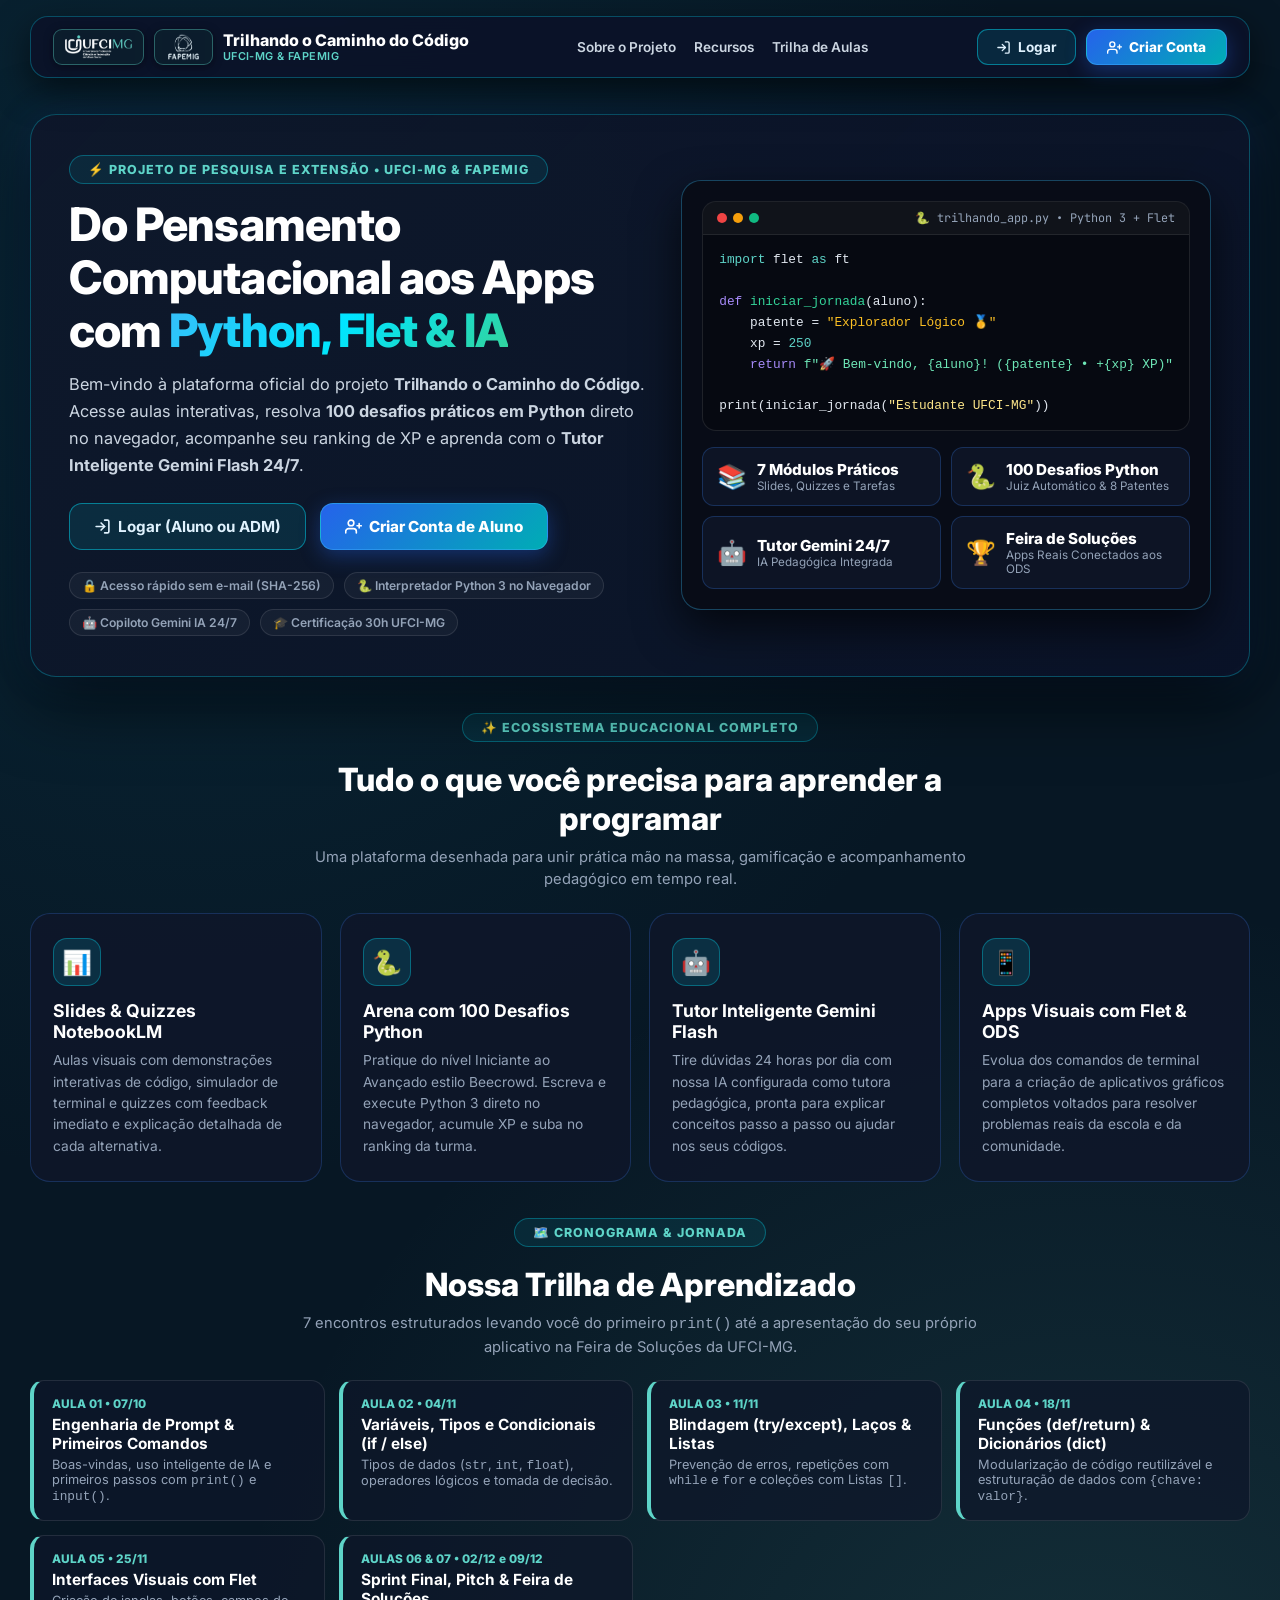
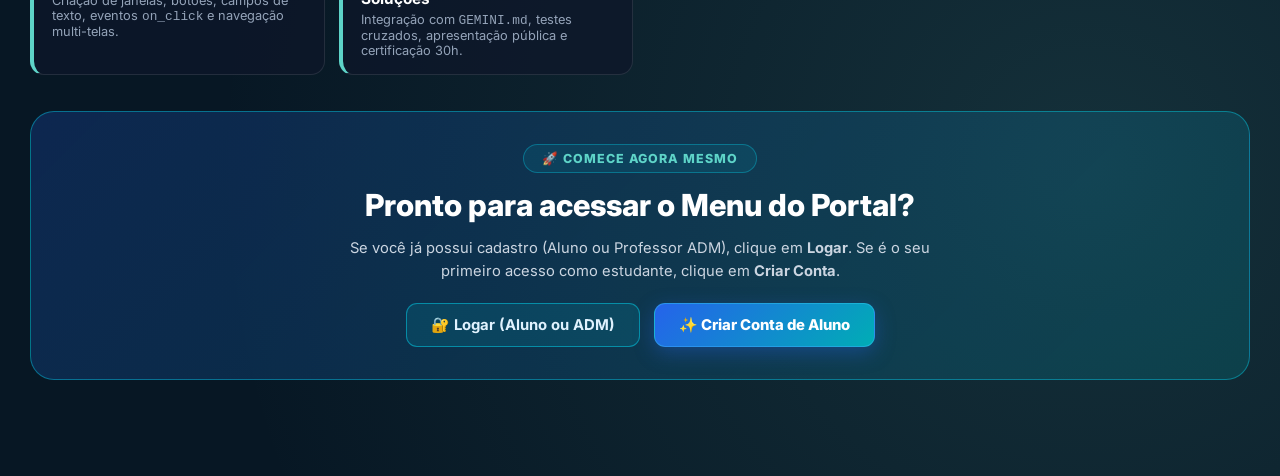
==== commit 8ba01818: "feat: landing page, painel ADM de resolucoes, nova identidade UFCI-MG e FAPEMIG e melhorias de robus" ====
--- a/index.html
+++ b/index.html
@@ -3,7 +3,7 @@
 <head>
     <meta charset="UTF-8">
     <meta name="viewport" content="width=device-width, initial-scale=1.0">
-    <title>Trilhando Classroom &amp; Portal de Aulas — Trilhando o Caminho do Código | CEFET-MG &amp; FAPEMING</title>
+    <title>Trilhando Classroom &amp; Portal de Aulas — Trilhando o Caminho do Código | UFCI-MG &amp; FAPEMIG</title>
     <link rel="preconnect" href="https://fonts.googleapis.com">
     <link rel="preconnect" href="https://fonts.gstatic.com" crossorigin>
     <link href="https://fonts.googleapis.com/css2?family=Inter:wght@400;500;600;700;800&family=JetBrains+Mono:wght@400;600;700&display=swap" rel="stylesheet">
@@ -11,14 +11,14 @@
     <style>
         *, *::before, *::after { margin: 0; padding: 0; box-sizing: border-box; }
         :root {
-            --bg-primary: #0b1329;
-            --bg-card: rgba(15, 23, 42, 0.78);
-            --border-color: rgba(59, 130, 246, 0.22);
-            --border-glow: rgba(0, 229, 255, 0.45);
+            --bg-primary: #071724;
+            --bg-card: rgba(11, 29, 44, 0.84);
+            --border-color: rgba(91, 181, 172, 0.25);
+            --border-glow: rgba(94, 212, 200, 0.52);
             --text-primary: #f8fafc;
             --text-secondary: #94a3b8;
-            --cefet-cyan: #00E5FF;
-            --cefet-blue: #2563eb;
+            --cefet-cyan: #5ED4C8;
+            --cefet-blue: #0F5E78;
             --cefet-purple: #8b5cf6;
             --cefet-gold: #ffb800;
             --cefet-green: #10b981;
@@ -40,8 +40,8 @@
             flex-direction: column;
             align-items: center;
             background-image: 
-                radial-gradient(circle at 15% 15%, rgba(37, 99, 235, 0.16), transparent 40%),
-                radial-gradient(circle at 85% 85%, rgba(0, 229, 255, 0.14), transparent 40%);
+                radial-gradient(circle at 15% 15%, rgba(15, 94, 120, 0.22), transparent 42%),
+                radial-gradient(circle at 85% 85%, rgba(91, 181, 172, 0.16), transparent 42%);
         }
 
         /* Classroom Top Navbar — Fixed/Sticky on Scroll (Nielsen H4 & H8) */
@@ -51,8 +51,8 @@
             z-index: 950;
             width: 100%;
             max-width: 1200px;
-            background: rgba(11, 19, 41, 0.95);
-            border: 1px solid rgba(0, 229, 255, 0.25);
+            background: rgba(8, 24, 38, 0.95);
+            border: 1px solid rgba(94, 212, 200, 0.3);
             border-radius: 16px;
             padding: 10px 18px;
             display: flex;
@@ -71,18 +71,22 @@
             gap: 10px;
         }
         .nav-logo {
-            height: 34px;
+            height: 36px;
             width: auto;
             object-fit: contain;
             flex-shrink: 0;
-            border-radius: 8px;
-            border: 1px solid rgba(0, 229, 255, 0.25);
+            border-radius: 9px;
+            border: 1.5px solid rgba(94, 212, 200, 0.38);
+            background: #0B1D2C;
+            padding: 3px 8px;
+            box-shadow: 0 2px 10px rgba(0, 0, 0, 0.35);
         }
         .nav-logo.circle {
-            border-radius: 50%;
-            width: 34px;
-            height: 34px;
-            object-fit: cover;
+            border-radius: 9px;
+            width: auto;
+            height: 36px;
+            object-fit: contain;
+            padding: 3px 7px;
         }
         .nav-brand-title {
             font-weight: 800;
@@ -537,8 +541,8 @@
             border-radius: 13px;
             padding: 5px;
             display: grid;
-            grid-template-columns: 1fr 1fr 1fr;
-            gap: 5px;
+            grid-template-columns: 1fr 1fr;
+            gap: 6px;
             margin-bottom: 20px;
         }
         .login-gate-card .tr-auth-tab {
@@ -653,6 +657,288 @@
             margin-bottom: 14px;
         }
 
+        /* ===================================================================
+           ESTILOS DA LANDING PAGE (PÁGINA INICIAL DO PROJETO)
+        =================================================================== */
+        .lp-shell {
+            width: 100%;
+            max-width: 1220px;
+            display: flex;
+            flex-direction: column;
+            gap: 36px;
+            padding-bottom: 40px;
+            animation: fadeIn 0.3s ease;
+        }
+        .lp-navbar {
+            position: sticky;
+            top: 10px;
+            z-index: 950;
+            width: 100%;
+            background: rgba(11, 19, 41, 0.94);
+            border: 1px solid rgba(0, 229, 255, 0.28);
+            border-radius: 18px;
+            padding: 12px 22px;
+            display: flex;
+            align-items: center;
+            justify-content: space-between;
+            flex-wrap: wrap;
+            gap: 14px;
+            backdrop-filter: blur(18px);
+            -webkit-backdrop-filter: blur(18px);
+            box-shadow: 0 12px 35px rgba(0, 0, 0, 0.55);
+        }
+        .lp-nav-links {
+            display: flex;
+            align-items: center;
+            gap: 18px;
+            flex-wrap: wrap;
+        }
+        .lp-nav-link {
+            color: #cbd5e1;
+            text-decoration: none;
+            font-size: 0.85rem;
+            font-weight: 600;
+            transition: color 0.18s ease;
+        }
+        .lp-nav-link:hover {
+            color: var(--cefet-cyan);
+        }
+        .lp-nav-actions {
+            display: flex;
+            align-items: center;
+            gap: 10px;
+            flex-wrap: wrap;
+        }
+        .lp-btn-login {
+            background: rgba(0, 229, 255, 0.1);
+            border: 1.5px solid rgba(0, 229, 255, 0.45);
+            color: #e0f2fe;
+            padding: 9px 18px;
+            border-radius: 11px;
+            font-size: 0.85rem;
+            font-weight: 700;
+            cursor: pointer;
+            display: inline-flex;
+            align-items: center;
+            gap: 7px;
+            transition: all 0.2s ease;
+            font-family: inherit;
+        }
+        .lp-btn-login:hover {
+            background: rgba(0, 229, 255, 0.22);
+            border-color: var(--cefet-cyan);
+            color: #fff;
+            transform: translateY(-1px);
+            box-shadow: 0 6px 18px rgba(0, 229, 255, 0.22);
+        }
+        .lp-btn-register {
+            background: linear-gradient(135deg, #2563eb 0%, #00adb5 100%);
+            border: 1.5px solid rgba(56, 189, 248, 0.45);
+            color: #ffffff;
+            padding: 9px 20px;
+            border-radius: 11px;
+            font-size: 0.85rem;
+            font-weight: 800;
+            cursor: pointer;
+            display: inline-flex;
+            align-items: center;
+            gap: 7px;
+            transition: all 0.2s ease;
+            font-family: inherit;
+            box-shadow: 0 6px 20px rgba(37, 99, 235, 0.35);
+        }
+        .lp-btn-register:hover {
+            transform: translateY(-1px);
+            box-shadow: 0 10px 25px rgba(0, 229, 255, 0.38);
+            filter: brightness(1.08);
+        }
+        .lp-hero {
+            display: grid;
+            grid-template-columns: 1.15fr 0.95fr;
+            gap: 28px;
+            align-items: center;
+            background: linear-gradient(135deg, rgba(15, 23, 42, 0.92) 0%, rgba(11, 19, 41, 0.88) 100%);
+            border: 1.5px solid rgba(0, 229, 255, 0.28);
+            border-radius: 26px;
+            padding: 40px 38px;
+            box-shadow: 0 25px 70px rgba(0, 0, 0, 0.6), 0 0 40px rgba(37, 99, 235, 0.14);
+            position: relative;
+            overflow: hidden;
+        }
+        .lp-hero-title {
+            font-size: clamp(2rem, 3.6vw, 2.95rem);
+            font-weight: 800;
+            line-height: 1.15;
+            letter-spacing: -0.02em;
+            color: #fff;
+            margin-bottom: 14px;
+            background: none;
+            -webkit-text-fill-color: initial;
+        }
+        .lp-hero-gradient {
+            background: linear-gradient(135deg, #38bdf8 0%, #00e5ff 50%, #34d399 100%);
+            -webkit-background-clip: text;
+            -webkit-text-fill-color: transparent;
+        }
+        .lp-hero-desc {
+            font-size: 1.02rem;
+            color: #cbd5e1;
+            line-height: 1.65;
+            margin-bottom: 24px;
+        }
+        .lp-hero-ctas {
+            display: flex;
+            align-items: center;
+            gap: 14px;
+            flex-wrap: wrap;
+            margin-bottom: 22px;
+        }
+        .lp-hero-ctas .lp-btn-register,
+        .lp-hero-ctas .lp-btn-login {
+            padding: 13px 24px;
+            font-size: 0.95rem;
+            border-radius: 13px;
+        }
+        .lp-trust-strip {
+            display: flex;
+            flex-wrap: wrap;
+            gap: 10px;
+        }
+        .lp-trust-pill {
+            display: inline-flex;
+            align-items: center;
+            gap: 6px;
+            padding: 5px 12px;
+            border-radius: 99px;
+            background: rgba(255, 255, 255, 0.04);
+            border: 1px solid rgba(255, 255, 255, 0.1);
+            font-size: 0.76rem;
+            font-weight: 600;
+            color: #94a3b8;
+        }
+        .lp-showcase-card {
+            background: rgba(9, 13, 22, 0.92);
+            border: 1.5px solid rgba(56, 189, 248, 0.32);
+            border-radius: 20px;
+            padding: 20px;
+            box-shadow: 0 18px 45px rgba(0, 0, 0, 0.65);
+        }
+        .lp-code-window {
+            background: #060911;
+            border: 1px solid rgba(255, 255, 255, 0.1);
+            border-radius: 14px;
+            overflow: hidden;
+            margin-bottom: 16px;
+        }
+        .lp-code-topbar {
+            display: flex;
+            align-items: center;
+            justify-content: space-between;
+            padding: 8px 14px;
+            background: rgba(255, 255, 255, 0.04);
+            border-bottom: 1px solid rgba(255, 255, 255, 0.08);
+            font-size: 0.74rem;
+            color: #94a3b8;
+            font-family: 'JetBrains Mono', monospace;
+        }
+        .lp-code-dots {
+            display: flex;
+            gap: 6px;
+        }
+        .lp-code-dots span {
+            width: 10px;
+            height: 10px;
+            border-radius: 50%;
+            display: inline-block;
+        }
+        .lp-metrics-row {
+            display: grid;
+            grid-template-columns: repeat(2, 1fr);
+            gap: 10px;
+        }
+        .lp-metric-box {
+            background: rgba(15, 23, 42, 0.8);
+            border: 1px solid rgba(59, 130, 246, 0.25);
+            border-radius: 12px;
+            padding: 12px 14px;
+            display: flex;
+            align-items: center;
+            gap: 10px;
+        }
+        .lp-section-header {
+            text-align: center;
+            max-width: 720px;
+            margin: 0 auto 22px;
+        }
+        .lp-section-header h2 {
+            font-size: clamp(1.45rem, 2.5vw, 2rem);
+            font-weight: 800;
+            color: #fff;
+            margin-top: 6px;
+            margin-bottom: 8px;
+        }
+        .lp-features-grid {
+            display: grid;
+            grid-template-columns: repeat(auto-fit, minmax(265px, 1fr));
+            gap: 18px;
+        }
+        .lp-feature-card {
+            background: rgba(15, 23, 42, 0.82);
+            border: 1px solid rgba(59, 130, 246, 0.24);
+            border-radius: 20px;
+            padding: 24px 22px;
+            transition: all 0.25s ease;
+        }
+        .lp-feature-card:hover {
+            border-color: var(--border-glow);
+            transform: translateY(-4px);
+            box-shadow: 0 14px 32px rgba(0, 0, 0, 0.45);
+        }
+        .lp-feature-icon {
+            width: 48px;
+            height: 48px;
+            border-radius: 14px;
+            display: flex;
+            align-items: center;
+            justify-content: center;
+            font-size: 1.5rem;
+            margin-bottom: 14px;
+            background: rgba(0, 229, 255, 0.12);
+            border: 1px solid rgba(0, 229, 255, 0.32);
+        }
+        .lp-roadmap-grid {
+            display: grid;
+            grid-template-columns: repeat(auto-fit, minmax(280px, 1fr));
+            gap: 14px;
+        }
+        .lp-roadmap-item {
+            background: rgba(15, 23, 42, 0.72);
+            border: 1px solid rgba(255, 255, 255, 0.1);
+            border-left: 4px solid var(--cefet-cyan);
+            border-radius: 14px;
+            padding: 16px 18px;
+        }
+        .lp-cta-banner {
+            background: linear-gradient(135deg, rgba(37, 99, 235, 0.22) 0%, rgba(0, 173, 181, 0.18) 100%);
+            border: 1.5px solid rgba(0, 229, 255, 0.38);
+            border-radius: 24px;
+            padding: 32px 28px;
+            text-align: center;
+            display: flex;
+            flex-direction: column;
+            align-items: center;
+            gap: 14px;
+        }
+        @media (max-width: 920px) {
+            .lp-hero {
+                grid-template-columns: 1fr;
+                padding: 26px 20px;
+            }
+            .lp-nav-links {
+                display: none;
+            }
+        }
+
         /* ─────────────────────────────────────────────────────────────
            RESPONSIVIDADE MOBILE PARA O PORTAL CLASSROOM (CELULARES)
         ───────────────────────────────────────────────────────────── */
@@ -687,10 +973,11 @@
 
             .nav-logo {
                 height: 32px !important;
+                width: auto !important;
             }
             .nav-logo.circle {
-                width: 34px !important;
-                height: 34px !important;
+                width: auto !important;
+                height: 32px !important;
             }
 
             .nav-brand-title {
@@ -888,22 +1175,22 @@
             gap: 12px;
         }
         .st-cefet-card-box {
-            background: #09203F;
-            border: 1.5px solid #2563EB;
-            box-shadow: 0 0 16px rgba(37, 99, 235, 0.45);
+            background: #0B1D2C;
+            border: 1.5px solid #5ED4C8;
+            box-shadow: 0 0 16px rgba(94, 212, 200, 0.35);
             border-radius: 14px;
             padding: 6px 14px;
             display: flex;
             align-items: center;
             justify-content: center;
-            width: 140px;
-            min-width: 110px;
+            width: 145px;
+            min-width: 115px;
             height: 75px;
             flex-shrink: 0;
         }
         .st-cefet-card-box img {
             max-height: 55px;
-            max-width: 120px;
+            max-width: 125px;
             object-fit: contain;
         }
         .st-title-center-box {
@@ -939,15 +1226,28 @@
             font-weight: 400;
         }
         .st-fapemig-card-box {
+            background: #0B1D2C;
+            border: 1.5px solid #5ED4C8;
+            box-shadow: 0 0 16px rgba(94, 212, 200, 0.35);
+            border-radius: 14px;
+            padding: 6px 14px;
+            display: flex;
+            align-items: center;
+            justify-content: center;
+            width: 125px;
+            min-width: 105px;
+            height: 75px;
             flex-shrink: 0;
         }
         .st-fapemig-card-box img {
-            width: 78px;
-            height: 78px;
-            border-radius: 50%;
-            object-fit: cover;
-            box-shadow: 0 0 16px rgba(56, 189, 248, 0.45);
-            border: 1.5px solid #38BDF8;
+            max-height: 55px;
+            max-width: 105px;
+            width: auto;
+            height: auto;
+            border-radius: 6px;
+            object-fit: contain;
+            box-shadow: none;
+            border: none;
         }
         .st-neon-divider {
             height: 2px;
@@ -1457,37 +1757,261 @@
 <body>
 
     <!-- =======================================================================
-         TELA DE LOGIN COM ÍCONES SVG, TIPOGRAFIA REFINADA E SEGURANÇA SHA-256
+         LANDING PAGE INICIAL — TRILHANDO O CAMINHO DO CÓDIGO (UFCI-MG & FAPEMIG)
     ======================================================================= -->
-    <div id="loginGateScreen" class="login-gate-wrapper">
+    <div id="landingPageScreen" class="lp-shell">
+        <!-- TOP NAVBAR DA LANDING PAGE -->
+        <header class="lp-navbar">
+            <div class="nav-brand">
+                <img src="arquivos-trilhando/Imagens/logo-cefet.jpg" alt="UFCI-MG" class="nav-logo">
+                <img src="arquivos-trilhando/Imagens/logo-fapemig.jpg" alt="FAPEMIG" class="nav-logo circle">
+                <div class="nav-brand-title">
+                    <span style="font-size:1rem;">Trilhando o Caminho do Código</span>
+                    <small>UFCI-MG &amp; FAPEMIG</small>
+                </div>
+            </div>
+
+            <nav class="lp-nav-links">
+                <a href="#lp-sobre" class="lp-nav-link">Sobre o Projeto</a>
+                <a href="#lp-recursos" class="lp-nav-link">Recursos</a>
+                <a href="#lp-trilha" class="lp-nav-link">Trilha de Aulas</a>
+            </nav>
+
+            <div class="lp-nav-actions">
+                <button type="button" class="lp-btn-login" data-open-gate="login">
+                    <svg width="15" height="15" viewBox="0 0 24 24" fill="none" stroke="currentColor" stroke-width="2.2" stroke-linecap="round" stroke-linejoin="round"><path d="M15 3h4a2 2 0 0 1 2 2v14a2 2 0 0 1-2 2h-4"/><polyline points="10 17 15 12 10 7"/><line x1="15" y1="12" x2="3" y2="12"/></svg>
+                    <span>Logar</span>
+                </button>
+                <button type="button" class="lp-btn-register" data-open-gate="register">
+                    <svg width="15" height="15" viewBox="0 0 24 24" fill="none" stroke="currentColor" stroke-width="2.2" stroke-linecap="round" stroke-linejoin="round"><path d="M16 21v-2a4 4 0 0 0-4-4H5a4 4 0 0 0-4 4v2"/><circle cx="8.5" cy="7" r="4"/><line x1="20" y1="8" x2="20" y2="14"/><line x1="23" y1="11" x2="17" y2="11"/></svg>
+                    <span>Criar Conta</span>
+                </button>
+            </div>
+        </header>
+
+        <!-- HERO SECTION -->
+        <section class="lp-hero" id="lp-sobre">
+            <div>
+                <span class="badge" style="margin-bottom:14px;">⚡ PROJETO DE PESQUISA E EXTENSÃO • UFCI-MG &amp; FAPEMIG</span>
+                <h1 class="lp-hero-title">
+                    Do Pensamento Computacional aos Apps com <span class="lp-hero-gradient">Python, Flet &amp; IA</span>
+                </h1>
+                <p class="lp-hero-desc">
+                    Bem-vindo à plataforma oficial do projeto <strong>Trilhando o Caminho do Código</strong>. Acesse aulas interativas, resolva <strong>100 desafios práticos em Python</strong> direto no navegador, acompanhe seu ranking de XP e aprenda com o <strong>Tutor Inteligente Gemini Flash 24/7</strong>.
+                </p>
+
+                <div class="lp-hero-ctas">
+                    <button type="button" class="lp-btn-login" data-open-gate="login">
+                        <svg width="17" height="17" viewBox="0 0 24 24" fill="none" stroke="currentColor" stroke-width="2.3" stroke-linecap="round" stroke-linejoin="round"><path d="M15 3h4a2 2 0 0 1 2 2v14a2 2 0 0 1-2 2h-4"/><polyline points="10 17 15 12 10 7"/><line x1="15" y1="12" x2="3" y2="12"/></svg>
+                        <span>Logar (Aluno ou ADM)</span>
+                    </button>
+                    <button type="button" class="lp-btn-register" data-open-gate="register">
+                        <svg width="17" height="17" viewBox="0 0 24 24" fill="none" stroke="currentColor" stroke-width="2.3" stroke-linecap="round" stroke-linejoin="round"><path d="M16 21v-2a4 4 0 0 0-4-4H5a4 4 0 0 0-4 4v2"/><circle cx="8.5" cy="7" r="4"/><line x1="20" y1="8" x2="20" y2="14"/><line x1="23" y1="11" x2="17" y2="11"/></svg>
+                        <span>Criar Conta de Aluno</span>
+                    </button>
+                </div>
+
+                <div class="lp-trust-strip">
+                    <span class="lp-trust-pill">🔒 Acesso rápido sem e-mail (SHA-256)</span>
+                    <span class="lp-trust-pill">🐍 Interpretador Python 3 no Navegador</span>
+                    <span class="lp-trust-pill">🤖 Copiloto Gemini IA 24/7</span>
+                    <span class="lp-trust-pill">🎓 Certificação 30h UFCI-MG</span>
+                </div>
+            </div>
+
+            <div class="lp-showcase-card">
+                <div class="lp-code-window">
+                    <div class="lp-code-topbar">
+                        <div class="lp-code-dots">
+                            <span style="background:#ef4444;"></span>
+                            <span style="background:#f59e0b;"></span>
+                            <span style="background:#10b981;"></span>
+                        </div>
+                        <span>🐍 trilhando_app.py • Python 3 + Flet</span>
+                    </div>
+                    <pre style="padding:14px 16px;font-family:'JetBrains Mono',monospace;font-size:0.8rem;line-height:1.55;color:#e2e8f0;overflow-x:auto;"><code><span style="color:#5ED4C8;">import</span> flet <span style="color:#5ED4C8;">as</span> ft
+
+<span style="color:#a78bfa;">def</span> <span style="color:#34d399;">iniciar_jornada</span>(aluno):
+    patente = <span style="color:#fbbf24;">"Explorador Lógico 🥇"</span>
+    xp = <span style="color:#5ED4C8;">250</span>
+    <span style="color:#a78bfa;">return</span> <span style="color:#6ee7b7;">f"🚀 Bem-vindo, {aluno}! ({patente} • +{xp} XP)"</span>
+
+print(iniciar_jornada(<span style="color:#fde68a;">"Estudante UFCI-MG"</span>))</code></pre>
+                </div>
+
+                <div class="lp-metrics-row">
+                    <div class="lp-metric-box">
+                        <span style="font-size:1.5rem;">📚</span>
+                        <div>
+                            <div style="font-weight:800;color:#fff;font-size:0.95rem;">7 Módulos Práticos</div>
+                            <div style="font-size:0.73rem;color:#94a3b8;">Slides, Quizzes e Tarefas</div>
+                        </div>
+                    </div>
+                    <div class="lp-metric-box">
+                        <span style="font-size:1.5rem;">🐍</span>
+                        <div>
+                            <div style="font-weight:800;color:#fff;font-size:0.95rem;">100 Desafios Python</div>
+                            <div style="font-size:0.73rem;color:#94a3b8;">Juiz Automático &amp; 8 Patentes</div>
+                        </div>
+                    </div>
+                    <div class="lp-metric-box">
+                        <span style="font-size:1.5rem;">🤖</span>
+                        <div>
+                            <div style="font-weight:800;color:#fff;font-size:0.95rem;">Tutor Gemini 24/7</div>
+                            <div style="font-size:0.73rem;color:#94a3b8;">IA Pedagógica Integrada</div>
+                        </div>
+                    </div>
+                    <div class="lp-metric-box">
+                        <span style="font-size:1.5rem;">🏆</span>
+                        <div>
+                            <div style="font-weight:800;color:#fff;font-size:0.95rem;">Feira de Soluções</div>
+                            <div style="font-size:0.73rem;color:#94a3b8;">Apps Reais Conectados aos ODS</div>
+                        </div>
+                    </div>
+                </div>
+            </div>
+        </section>
+
+        <!-- SEÇÃO DE RECURSOS DA PLATAFORMA -->
+        <section id="lp-recursos">
+            <div class="lp-section-header">
+                <span class="badge">✨ ECOSSISTEMA EDUCACIONAL COMPLETO</span>
+                <h2>Tudo o que você precisa para aprender a programar</h2>
+                <p class="subtitle" style="font-size:0.92rem;">
+                    Uma plataforma desenhada para unir prática mão na massa, gamificação e acompanhamento pedagógico em tempo real.
+                </p>
+            </div>
+
+            <div class="lp-features-grid">
+                <div class="lp-feature-card">
+                    <div class="lp-feature-icon">📊</div>
+                    <h3 style="font-size:1.1rem;color:#fff;margin-bottom:8px;">Slides &amp; Quizzes NotebookLM</h3>
+                    <p style="font-size:0.86rem;color:var(--text-secondary);line-height:1.55;">
+                        Aulas visuais com demonstrações interativas de código, simulador de terminal e quizzes com feedback imediato e explicação detalhada de cada alternativa.
+                    </p>
+                </div>
+                <div class="lp-feature-card">
+                    <div class="lp-feature-icon">🐍</div>
+                    <h3 style="font-size:1.1rem;color:#fff;margin-bottom:8px;">Arena com 100 Desafios Python</h3>
+                    <p style="font-size:0.86rem;color:var(--text-secondary);line-height:1.55;">
+                        Pratique do nível Iniciante ao Avançado estilo Beecrowd. Escreva e execute Python 3 direto no navegador, acumule XP e suba no ranking da turma.
+                    </p>
+                </div>
+                <div class="lp-feature-card">
+                    <div class="lp-feature-icon">🤖</div>
+                    <h3 style="font-size:1.1rem;color:#fff;margin-bottom:8px;">Tutor Inteligente Gemini Flash</h3>
+                    <p style="font-size:0.86rem;color:var(--text-secondary);line-height:1.55;">
+                        Tire dúvidas 24 horas por dia com nossa IA configurada como tutora pedagógica, pronta para explicar conceitos passo a passo ou ajudar nos seus códigos.
+                    </p>
+                </div>
+                <div class="lp-feature-card">
+                    <div class="lp-feature-icon">📱</div>
+                    <h3 style="font-size:1.1rem;color:#fff;margin-bottom:8px;">Apps Visuais com Flet &amp; ODS</h3>
+                    <p style="font-size:0.86rem;color:var(--text-secondary);line-height:1.55;">
+                        Evolua dos comandos de terminal para a criação de aplicativos gráficos completos voltados para resolver problemas reais da escola e da comunidade.
+                    </p>
+                </div>
+            </div>
+        </section>
+
+        <!-- SEÇÃO TRILHA DE AULAS -->
+        <section id="lp-trilha">
+            <div class="lp-section-header">
+                <span class="badge">🗺️ CRONOGRAMA &amp; JORNADA</span>
+                <h2>Nossa Trilha de Aprendizado</h2>
+                <p class="subtitle" style="font-size:0.92rem;">
+                    7 encontros estruturados levando você do primeiro <code>print()</code> até a apresentação do seu próprio aplicativo na Feira de Soluções da UFCI-MG.
+                </p>
+            </div>
+
+            <div class="lp-roadmap-grid">
+                <div class="lp-roadmap-item">
+                    <div style="font-size:0.74rem;font-weight:800;color:var(--cefet-cyan);margin-bottom:4px;">AULA 01 • 07/10</div>
+                    <div style="font-weight:700;color:#fff;font-size:0.96rem;margin-bottom:4px;">Engenharia de Prompt &amp; Primeiros Comandos</div>
+                    <div style="font-size:0.8rem;color:var(--text-secondary);">Boas-vindas, uso inteligente de IA e primeiros passos com <code>print()</code> e <code>input()</code>.</div>
+                </div>
+                <div class="lp-roadmap-item">
+                    <div style="font-size:0.74rem;font-weight:800;color:var(--cefet-cyan);margin-bottom:4px;">AULA 02 • 04/11</div>
+                    <div style="font-weight:700;color:#fff;font-size:0.96rem;margin-bottom:4px;">Variáveis, Tipos e Condicionais (if / else)</div>
+                    <div style="font-size:0.8rem;color:var(--text-secondary);">Tipos de dados (<code>str</code>, <code>int</code>, <code>float</code>), operadores lógicos e tomada de decisão.</div>
+                </div>
+                <div class="lp-roadmap-item">
+                    <div style="font-size:0.74rem;font-weight:800;color:var(--cefet-cyan);margin-bottom:4px;">AULA 03 • 11/11</div>
+                    <div style="font-weight:700;color:#fff;font-size:0.96rem;margin-bottom:4px;">Blindagem (try/except), Laços &amp; Listas</div>
+                    <div style="font-size:0.8rem;color:var(--text-secondary);">Prevenção de erros, repetições com <code>while</code> e <code>for</code> e coleções com Listas <code>[]</code>.</div>
+                </div>
+                <div class="lp-roadmap-item">
+                    <div style="font-size:0.74rem;font-weight:800;color:var(--cefet-cyan);margin-bottom:4px;">AULA 04 • 18/11</div>
+                    <div style="font-weight:700;color:#fff;font-size:0.96rem;margin-bottom:4px;">Funções (def/return) &amp; Dicionários (dict)</div>
+                    <div style="font-size:0.8rem;color:var(--text-secondary);">Modularização de código reutilizável e estruturação de dados com <code>{chave: valor}</code>.</div>
+                </div>
+                <div class="lp-roadmap-item">
+                    <div style="font-size:0.74rem;font-weight:800;color:var(--cefet-cyan);margin-bottom:4px;">AULA 05 • 25/11</div>
+                    <div style="font-weight:700;color:#fff;font-size:0.96rem;margin-bottom:4px;">Interfaces Visuais com Flet</div>
+                    <div style="font-size:0.8rem;color:var(--text-secondary);">Criação de janelas, botões, campos de texto, eventos <code>on_click</code> e navegação multi-telas.</div>
+                </div>
+                <div class="lp-roadmap-item">
+                    <div style="font-size:0.74rem;font-weight:800;color:var(--cefet-cyan);margin-bottom:4px;">AULAS 06 &amp; 07 • 02/12 e 09/12</div>
+                    <div style="font-weight:700;color:#fff;font-size:0.96rem;margin-bottom:4px;">Sprint Final, Pitch &amp; Feira de Soluções</div>
+                    <div style="font-size:0.8rem;color:var(--text-secondary);">Integração com <code>GEMINI.md</code>, testes cruzados, apresentação pública e certificação 30h.</div>
+                </div>
+            </div>
+        </section>
+
+        <!-- CHAMADA FINAL (CTA) -->
+        <section class="lp-cta-banner">
+            <span class="badge" style="margin-bottom:0;">🚀 COMECE AGORA MESMO</span>
+            <h2 style="font-size:clamp(1.4rem,2.4vw,1.9rem);font-weight:800;color:#fff;">Pronto para acessar o Menu do Portal?</h2>
+            <p style="font-size:0.92rem;color:#cbd5e1;max-width:600px;line-height:1.55;">
+                Se você já possui cadastro (Aluno ou Professor ADM), clique em <strong>Logar</strong>. Se é o seu primeiro acesso como estudante, clique em <strong>Criar Conta</strong>.
+            </p>
+            <div style="display:flex;gap:14px;flex-wrap:wrap;justify-content:center;margin-top:6px;">
+                <button type="button" class="lp-btn-login" data-open-gate="login" style="padding:12px 24px;font-size:0.93rem;">
+                    🔐 Logar (Aluno ou ADM)
+                </button>
+                <button type="button" class="lp-btn-register" data-open-gate="register" style="padding:12px 24px;font-size:0.93rem;">
+                    ✨ Criar Conta de Aluno
+                </button>
+            </div>
+        </section>
+    </div>
+
+    <!-- =======================================================================
+         TELA DE LOGIN / CRIAR CONTA (SEPARADA CONFORME A AÇÃO ESCOLHIDA NA LANDING PAGE)
+    ======================================================================= -->
+    <div id="loginGateScreen" class="login-gate-wrapper" style="display:none;">
         <div class="login-gate-card">
-            <div style="display:flex;align-items:center;gap:12px;margin-bottom:20px;">
-                <img src="arquivos-trilhando/Imagens/logo-cefet.jpg" alt="CEFET-MG" class="nav-logo">
+            <div style="display:flex;align-items:center;justify-content:space-between;gap:10px;margin-bottom:16px;">
+                <button type="button" id="gateBackToLandingBtn" class="tr-btn-ghost" style="padding:6px 12px;font-size:0.78rem;display:inline-flex;align-items:center;gap:6px;">
+                    ⬅ Voltar à Página Inicial
+                </button>
+                <span id="gateFlowBadge" class="tr-badge-cyan" style="font-size:0.68rem;padding:3px 10px;">ACESSO AO PORTAL</span>
+            </div>
+
+            <div style="display:flex;align-items:center;gap:12px;margin-bottom:18px;">
+                <img src="arquivos-trilhando/Imagens/logo-cefet.jpg" alt="UFCI-MG" class="nav-logo">
                 <img src="arquivos-trilhando/Imagens/logo-fapemig.jpg" alt="FAPEMIG" class="nav-logo circle">
                 <div class="nav-brand-title">
                     <span style="font-size:1rem;letter-spacing:-0.01em;">Trilhando o Caminho do Código</span>
-                    <small style="margin-top:2px;">CEFET-MG &amp; FAPEMIG</small>
+                    <small style="margin-top:2px;">UFCI-MG &amp; FAPEMIG</small>
                 </div>
             </div>
 
-            <div class="tr-auth-tabs">
+            <!-- OPÇÕES EXIBIDAS APENAS AO CLICAR EM "LOGAR": ALUNO OU ADM (OCULTO EM "CRIAR CONTA") -->
+            <div class="tr-auth-tabs" id="gateLoginRoleTabs">
                 <button type="button" class="tr-auth-tab active" data-gate-mode="login">
-                    <svg width="15" height="15" viewBox="0 0 24 24" fill="none" stroke="currentColor" stroke-width="2.2" stroke-linecap="round" stroke-linejoin="round" style="flex-shrink:0;"><path d="M15 3h4a2 2 0 0 1 2 2v14a2 2 0 0 1-2 2h-4"/><polyline points="10 17 15 12 10 7"/><line x1="15" y1="12" x2="3" y2="12"/></svg>
-                    <span>Entrar</span>
-                </button>
-                <button type="button" class="tr-auth-tab" data-gate-mode="register">
-                    <svg width="15" height="15" viewBox="0 0 24 24" fill="none" stroke="currentColor" stroke-width="2.2" stroke-linecap="round" stroke-linejoin="round" style="flex-shrink:0;"><path d="M16 21v-2a4 4 0 0 0-4-4H5a4 4 0 0 0-4 4v2"/><circle cx="8.5" cy="7" r="4"/><line x1="20" y1="8" x2="20" y2="14"/><line x1="23" y1="11" x2="17" y2="11"/></svg>
-                    <span>Criar Conta</span>
+                    <svg width="15" height="15" viewBox="0 0 24 24" fill="none" stroke="currentColor" stroke-width="2.2" stroke-linecap="round" stroke-linejoin="round" style="flex-shrink:0;"><path d="M20 21v-2a4 4 0 0 0-4-4H8a4 4 0 0 0-4 4v2"/><circle cx="12" cy="7" r="4"/></svg>
+                    <span>🎓 Aluno</span>
                 </button>
                 <button type="button" class="tr-auth-tab" data-gate-mode="admin">
                     <svg width="15" height="15" viewBox="0 0 24 24" fill="none" stroke="currentColor" stroke-width="2.2" stroke-linecap="round" stroke-linejoin="round" style="flex-shrink:0;"><path d="M12 22s8-4 8-10V5l-8-3-8 3v7c0 6 8 10 8 10z"/></svg>
-                    <span>Professor</span>
+                    <span>🛡️ ADM / Professor</span>
                 </button>
             </div>
 
-            <h2 style="font-size:1.32rem;font-weight:800;color:#fff;margin-bottom:5px;letter-spacing:-0.015em;" id="gateTitleText">Entrar na Minha Conta</h2>
+            <h2 style="font-size:1.32rem;font-weight:800;color:#fff;margin-bottom:5px;letter-spacing:-0.015em;" id="gateTitleText">Entrar como Aluno(a)</h2>
             <p style="font-size:0.86rem;color:var(--text-secondary);margin-bottom:18px;line-height:1.5;" id="gateSubtitleText">
-                Digite seu nome completo e senha para continuar seus estudos.
+                Digite seu nome completo e senha para acessar o menu de aulas e desafios.
             </p>
 
             <!-- Acesso rápido com 1 clique (Apenas Nome) -->
@@ -1510,7 +2034,7 @@
                 </div>
                 <div id="gateErrorBox"></div>
                 <button type="submit" id="gateSubmitBtn" class="tr-btn-primary" style="width:100%;padding:12px 16px;font-size:0.93rem;font-weight:700;margin-top:2px;display:inline-flex;align-items:center;justify-content:center;gap:8px;border-radius:12px;">
-                    <span id="gateSubmitBtnLabel">Entrar no Portal</span>
+                    <span id="gateSubmitBtnLabel">Entrar no Menu</span>
                     <svg width="16" height="16" viewBox="0 0 24 24" fill="none" stroke="currentColor" stroke-width="2.4" stroke-linecap="round" stroke-linejoin="round" style="flex-shrink:0;"><line x1="5" y1="12" x2="19" y2="12"/><polyline points="12 5 19 12 12 19"/></svg>
                 </button>
             </form>
@@ -1530,11 +2054,11 @@
     <!-- TOP CLASSROOM BAR -->
     <nav class="classroom-navbar">
         <div class="nav-brand">
-            <img src="arquivos-trilhando/Imagens/logo-cefet.jpg" alt="CEFET-MG" class="nav-logo">
+            <img src="arquivos-trilhando/Imagens/logo-cefet.jpg" alt="UFCI-MG" class="nav-logo">
             <img src="arquivos-trilhando/Imagens/logo-fapemig.jpg" alt="FAPEMIG" class="nav-logo circle">
             <div class="nav-brand-title">
                 <span>Trilhando o Código</span>
-                <small>CEFET-MG &amp; FAPEMIG</small>
+                <small>UFCI-MG &amp; FAPEMIG</small>
             </div>
         </div>
 
@@ -1683,6 +2207,7 @@
         'use strict';
 
         var activeTab = 'aulas';
+        var unauthScreenMode = 'landing'; // 'landing' | 'login' | 'register'
         var portalAuthMode = 'register';
         var adminFilterLesson = 'all';
         var adminFilterStudent = 'all';
@@ -1694,6 +2219,16 @@
         var adminChamadaNotice = '';
         var adminCorrecoesSubTab = 'tarefas'; // 'tarefas' | 'desafios'
         var revealedPasswordsMap = {};
+
+        // Estado do Visualizador de Resoluções de Desafios Python para o ADM
+        var admBeeSubView = 'resolutions'; // 'resolutions' | 'by-student' | 'by-challenge'
+        var admBeeFilterStudent = 'all';
+        var admBeeFilterCategory = 'all';
+        var admBeeFilterChallenge = 'all';
+        var admBeeFilterStatus = 'all'; // 'all' | 'solved' | 'attempt'
+        var admBeeSearchQuery = '';
+        var admBeePage = 1;
+        var admBeePageSize = 15;
 
         // Estado da Arena de Desafios Python (Estilo Beecrowd) — Foco & Paginação (Nielsen H3, H7, H8)
         var beeViewMode = 'catalog'; // 'catalog' | 'solve' | 'leaderboard'
@@ -1752,9 +2287,9 @@
                 number: 4,
                 date: '18/11',
                 title: 'Modularização (Funções def/return) & Dicionários (dict)',
-                desc: 'Criação de comandos reutilizáveis com <code>def</code>, <code>return</code>, escopo local e estruturas estruturadas de chave-valor <code>{chave: valor}</code>.',
+                desc: 'Criação de comandos reutilizáveis com <code>def</code>, <code>return</code>, parâmetros padrão e manipulação completa de <code>{chave: valor}</code> com <code>.get()</code>, <code>.update()</code>, <code>.pop()</code> e <code>.items()</code>.',
                 slideFile: 'aula-04-slides.html',
-                slideCount: 19,
+                slideCount: 21,
                 hasQuiz: true,
                 hasHw: true
             },
@@ -1763,9 +2298,9 @@
                 number: 5,
                 date: '25/11',
                 title: 'Interfaces Visuais: Flet Básico & Avançado',
-                desc: 'Do terminal para o app gráfico: <code>Text</code>, <code>TextField</code>, botões <code>on_click</code>, <code>Column/Row</code>, temas, <code>ft.Icons</code> e <code>ft.NavigationBar</code>.',
+                desc: 'Do terminal para o app gráfico: <code>Text</code>, <code>TextField</code>, <code>on_click</code>, <code>Column/Row</code>, <code>Dropdown</code>, <code>Slider</code>, <code>Switch</code>, temas e <code>ft.NavigationBar</code>.',
                 slideFile: 'aula-05-slides.html',
-                slideCount: 19,
+                slideCount: 21,
                 hasQuiz: true,
                 hasHw: true
             },
@@ -1785,7 +2320,7 @@
                 number: 7,
                 date: '09/12',
                 title: 'Feira Final de Soluções, Pós-Teste T1 & Certificação 30h',
-                desc: 'Apresentação pública dos aplicativos desenvolvidos no CEFET-MG, avaliação final e entrega de certificados.',
+                desc: 'Apresentação pública dos aplicativos desenvolvidos na UFCI-MG, avaliação final e entrega de certificados.',
                 slideFile: 'aula-07-slides.html',
                 slideCount: 4,
                 hasQuiz: true,
@@ -1832,6 +2367,7 @@
             var adminTabBtn = document.getElementById('adminTabBtn');
             var adminChamadaTabBtn = document.getElementById('adminChamadaTabBtn');
             var adminCorrecoesTabBtn = document.getElementById('adminCorrecoesTabBtn');
+            var desafiosTabBtn = document.getElementById('desafiosTabBtn');
             var tarefasTabBtn = document.getElementById('tarefasTabBtn');
             var notasTabBtn = document.getElementById('notasTabBtn');
             var isAdmUser = Boolean(user && user.role === 'admin');
@@ -1839,6 +2375,7 @@
             if (adminTabBtn) adminTabBtn.style.display = isAdmUser ? 'inline-flex' : 'none';
             if (adminChamadaTabBtn) adminChamadaTabBtn.style.display = isAdmUser ? 'inline-flex' : 'none';
             if (adminCorrecoesTabBtn) adminCorrecoesTabBtn.style.display = isAdmUser ? 'inline-flex' : 'none';
+            if (desafiosTabBtn) desafiosTabBtn.innerHTML = isAdmUser ? '🐍 Resoluções' : '🐍 Desafios';
             // Oculta abas exclusivas de alunos quando logado como Professor para evitar excesso de abas
             if (tarefasTabBtn) tarefasTabBtn.style.display = isAdmUser ? 'none' : 'inline-flex';
             if (notasTabBtn) notasTabBtn.style.display = isAdmUser ? 'none' : 'inline-flex';
@@ -1885,6 +2422,7 @@
                 if (logoutBtn) {
                     logoutBtn.addEventListener('click', function() {
                         window.TrilhandoClassroom.setCurrentUser(null);
+                        unauthScreenMode = 'landing';
                         chatIaMountedUserKey = null;
                         chatIaDraftText = '';
                         if (activeTab === 'admin' || activeTab === 'admin-chamada' || activeTab === 'admin-correcoes') {
@@ -2197,7 +2735,7 @@
                         </div>
                         <div style="display:flex;gap:10px;flex-wrap:wrap;">
                             <button type="button" class="tr-btn-primary" id="rankGoToDesafiosBtn" style="font-size:0.84rem;padding:9px 18px;">
-                                🐍 Resolver Desafios (+XP)
+                                ${(user && user.role === 'admin') ? '🐍 Ver Resoluções dos Alunos' : '🐍 Resolver Desafios (+XP)'}
                             </button>
                         </div>
                     </div>
@@ -2398,6 +2936,717 @@
         }
 
         // =====================================================================
+        // PAINEL DO ADM: VISUALIZADOR DE RESOLUÇÕES DOS USUÁRIOS NOS DESAFIOS PYTHON
+        // =====================================================================
+        function collectAllUsersChallengeResolutions() {
+            var allUsers = window.TrilhandoClassroom.getUsers();
+            var students = allUsers.filter(function(u) { return u.role === 'student'; });
+            var allChallenges = window.TrilhandoBeecrowd ? window.TrilhandoBeecrowd.PYTHON_CHALLENGES : [];
+            var categories = window.TrilhandoBeecrowd ? window.TrilhandoBeecrowd.CHALLENGE_CATEGORIES : [];
+            var allProgress = window.TrilhandoClassroom.getAllChallengesProgress();
+
+            var challengeMap = {};
+            allChallenges.forEach(function(ch) { challengeMap[ch.id] = ch; });
+
+            var catMap = {};
+            categories.forEach(function(c) { catMap[c.key] = c; });
+
+            var resolutions = [];
+            students.forEach(function(st) {
+                var stProg = allProgress[st.id] || st.challengesProgress || {};
+                var stStats = window.TrilhandoBeecrowd ? window.TrilhandoBeecrowd.getUserChallengeStats(st.id) : null;
+                var tier = stStats && stStats.rankInfo ? stStats.rankInfo.currentTier : { badge: '🥉', name: 'Iniciante', bg: 'rgba(148,163,184,0.14)', color: '#94a3b8' };
+
+                Object.keys(stProg).forEach(function(cId) {
+                    var entry = stProg[cId];
+                    var ch = challengeMap[cId];
+                    if (!entry || !ch) return;
+                    var codeText = String(entry.code || entry.lastAttemptCode || '').trim();
+                    if (!entry.solved && !codeText && !entry.attempts) return;
+
+                    resolutions.push({
+                        userId: st.id,
+                        studentName: st.fullName,
+                        rankTier: tier,
+                        studentSolvedCount: stStats ? stStats.solvedCount : 0,
+                        studentTotalXp: stStats ? stStats.totalXp : 0,
+                        challengeId: ch.id,
+                        challengeNumber: ch.number,
+                        challengeTitle: ch.title,
+                        categoryKey: ch.category,
+                        categoryShort: catMap[ch.category] ? catMap[ch.category].short : ch.category,
+                        difficulty: ch.difficulty,
+                        xp: ch.xp,
+                        solved: Boolean(entry.solved),
+                        code: codeText,
+                        attempts: Number(entry.attempts) || 1,
+                        lastVerdict: entry.solved ? 'ACCEPTED' : (entry.lastVerdict || 'WRONG_ANSWER'),
+                        timestamp: entry.solvedAt || entry.updatedAt || st.updatedAt || ''
+                    });
+                });
+            });
+
+            resolutions.sort(function(a, b) {
+                if (a.timestamp && b.timestamp && a.timestamp !== b.timestamp) {
+                    return b.timestamp.localeCompare(a.timestamp);
+                }
+                if (a.challengeNumber !== b.challengeNumber) {
+                    return a.challengeNumber - b.challengeNumber;
+                }
+                return a.studentName.localeCompare(b.studentName, 'pt-BR');
+            });
+
+            return {
+                students: students,
+                allChallenges: allChallenges,
+                categories: categories,
+                resolutions: resolutions
+            };
+        }
+
+        function openAdminChallengeInspectModal(userId, challengeId) {
+            var data = collectAllUsersChallengeResolutions();
+            var student = data.students.find(function(s) { return s.id === userId; });
+            var ch = data.allChallenges.find(function(c) { return c.id === challengeId; });
+            if (!student || !ch) return;
+
+            var stProg = window.TrilhandoClassroom.getStudentChallenges(userId);
+            var entry = stProg[challengeId] || {};
+            var studentCode = String(entry.code || entry.lastAttemptCode || '').trim();
+            var studentResolutions = data.resolutions.filter(function(r) { return r.userId === userId; });
+
+            var modal = document.getElementById('adminInspectModal');
+            var content = document.getElementById('adminInspectModalContent');
+            if (!modal || !content) return;
+
+            var otherChallengesPillsHtml = studentResolutions.length > 1 ? `
+                <div style="background:rgba(15,23,42,0.8);border:1px solid rgba(255,255,255,0.08);border-radius:12px;padding:10px 14px;">
+                    <div style="font-size:0.75rem;font-weight:700;color:#94a3b8;margin-bottom:6px;">
+                        🔄 Outras resoluções enviadas por ${escapeHtml(student.fullName)} (${studentResolutions.length}):
+                    </div>
+                    <div style="display:flex;flex-wrap:wrap;gap:6px;">
+                        ${studentResolutions.map(function(r) {
+                            var isCur = r.challengeId === challengeId;
+                            return `
+                                <button type="button" class="tr-btn-ghost" data-modal-switch-ch="${r.challengeId}" style="font-size:0.74rem;padding:4px 10px;border-color:${isCur ? '#00e5ff' : (r.solved ? 'rgba(16,185,129,0.45)' : 'rgba(239,68,68,0.4)')};background:${isCur ? 'rgba(0,229,255,0.18)' : 'rgba(0,0,0,0.25)'};color:${isCur ? '#fff' : (r.solved ? '#6ee7b7' : '#fca5a5')};">
+                                    ${r.solved ? '✅' : '❌'} #${r.challengeNumber}
+                                </button>
+                            `;
+                        }).join('')}
+                    </div>
+                </div>
+            ` : '';
+
+            var sampleCasesHtml = (ch.testCases || []).map(function(tc, idx) {
+                return `
+                    <div style="background:rgba(0,0,0,0.35);border:1px solid rgba(255,255,255,0.08);border-radius:8px;padding:8px 10px;font-family:'JetBrains Mono',monospace;font-size:0.76rem;">
+                        <div style="color:#38bdf8;font-weight:700;margin-bottom:4px;">Caso de Teste #${idx + 1}</div>
+                        <div style="color:#94a3b8;">Entrada: <strong style="color:#f8fafc;">${escapeHtml(tc.input || '(vazio)')}</strong></div>
+                        <div style="color:#94a3b8;margin-top:2px;">Saída Esperada: <strong style="color:#6ee7b7;">${escapeHtml(tc.expected)}</strong></div>
+                    </div>
+                `;
+            }).join('');
+
+            content.innerHTML = `
+                <div class="tr-hw-modal-top">
+                    <div>
+                        <span class="tr-badge-cyan">🛡️ RESOLUÇÃO DO USUÁRIO • DESAFIO #${ch.number}</span>
+                        <h2 style="margin-top:4px;">${escapeHtml(student.fullName)}</h2>
+                        <p style="font-size:0.84rem;color:#cbd5e1;">
+                            Desafio: <strong>#${ch.number} — ${escapeHtml(ch.title)}</strong> (+${ch.xp} XP • ${escapeHtml(ch.difficulty)})
+                            • ${entry.solved ? '<span style="color:#10b981;font-weight:800;">✅ Resolvido (ACCEPTED)</span>' : '<span style="color:#f87171;font-weight:800;">❌ Em tentativa (' + escapeHtml(entry.lastVerdict || 'ERRO') + ')</span>'}
+                            • ${Number(entry.attempts) || 1} tentativa(s) • ${formatDate(entry.solvedAt || entry.updatedAt)}
+                        </p>
+                    </div>
+                    <button type="button" class="tr-modal-close-btn" id="closeAdminChInspectBtn">✕</button>
+                </div>
+
+                <div class="tr-hw-modal-body">
+                    ${otherChallengesPillsHtml}
+
+                    <details style="background:rgba(15,23,42,0.75);border:1px solid rgba(56,189,248,0.28);border-radius:12px;padding:10px 14px;">
+                        <summary style="cursor:pointer;font-size:0.82rem;font-weight:700;color:#38bdf8;">
+                            📖 Ver Enunciado e Casos de Teste do Desafio #${ch.number} (${escapeHtml(ch.title)}) ▾
+                        </summary>
+                        <div style="margin-top:10px;font-size:0.83rem;color:#e2e8f0;line-height:1.55;">
+                            <p style="margin-bottom:8px;white-space:pre-line;">${escapeHtml(ch.description)}</p>
+                            <div style="display:grid;grid-template-columns:repeat(auto-fit,minmax(200px,1fr));gap:8px;margin-top:8px;">
+                                ${sampleCasesHtml}
+                            </div>
+                        </div>
+                    </details>
+
+                    <div>
+                        <div style="display:flex;justify-content:space-between;align-items:center;flex-wrap:wrap;gap:8px;margin-bottom:8px;">
+                            <h4 style="font-size:0.95rem;color:#6ee7b7;margin:0;">🐍 Código Python 3 Enviado por ${escapeHtml(student.fullName)}:</h4>
+                            <div style="display:flex;gap:8px;flex-wrap:wrap;">
+                                <button type="button" class="tr-btn-ghost" id="admCopyChallengeCodeBtn" style="font-size:0.76rem;padding:5px 12px;">
+                                    📋 Copiar Código
+                                </button>
+                                <button type="button" class="tr-btn-primary" id="admRunChallengeCodeBtn" style="font-size:0.76rem;padding:5px 14px;">
+                                    ▶️ Executar / Testar Resolução Agora
+                                </button>
+                            </div>
+                        </div>
+                        <pre class="nb-q-code" style="max-height:300px;overflow-y:auto;font-size:0.86rem;line-height:1.55;background:#060911;border:1.5px solid rgba(0,229,255,0.3);"><code>${escapeHtml(studentCode || '# (Nenhum código registrado)')}</code></pre>
+                    </div>
+
+                    <div id="admChallengeLiveTestResultBox"></div>
+                </div>
+
+                <div class="tr-hw-modal-footer">
+                    <span style="font-size:0.78rem;color:#94a3b8;">
+                        🛡️ Visualização do Administrador • Código salvo na conta do estudante
+                    </span>
+                    <button type="button" class="tr-btn-ghost" id="cancelAdminChInspectBtn">Fechar</button>
+                </div>
+            `;
+
+            modal.classList.add('active');
+
+            var closeFn = function() { modal.classList.remove('active'); };
+            var cBtn1 = document.getElementById('closeAdminChInspectBtn');
+            var cBtn2 = document.getElementById('cancelAdminChInspectBtn');
+            if (cBtn1) cBtn1.addEventListener('click', closeFn);
+            if (cBtn2) cBtn2.addEventListener('click', closeFn);
+
+            content.querySelectorAll('[data-modal-switch-ch]').forEach(function(btn) {
+                btn.addEventListener('click', function() {
+                    openAdminChallengeInspectModal(userId, btn.getAttribute('data-modal-switch-ch'));
+                });
+            });
+
+            var copyBtn = document.getElementById('admCopyChallengeCodeBtn');
+            if (copyBtn) {
+                copyBtn.addEventListener('click', function() {
+                    navigator.clipboard.writeText(studentCode || '').then(function() {
+                        copyBtn.textContent = '✅ Código Copiado!';
+                        setTimeout(function() { copyBtn.textContent = '📋 Copiar Código'; }, 2000);
+                    });
+                });
+            }
+
+            var runBtn = document.getElementById('admRunChallengeCodeBtn');
+            if (runBtn) {
+                runBtn.addEventListener('click', async function() {
+                    var outBox = document.getElementById('admChallengeLiveTestResultBox');
+                    if (!outBox) return;
+                    runBtn.disabled = true;
+                    runBtn.textContent = '⏳ Executando no Juiz Python...';
+                    outBox.innerHTML = `<div style="padding:12px;border-radius:10px;background:rgba(15,23,42,0.9);color:#38bdf8;font-size:0.84rem;">⏳ Testando o código do usuário em todos os casos de teste...</div>`;
+                    try {
+                        var jRes = await window.TrilhandoBeecrowd.judgeChallengeSubmissionAsync(ch, studentCode);
+                        var casesBreakdown = (jRes.results || []).map(function(r) {
+                            return `
+                                <div style="padding:8px 10px;border-radius:8px;background:rgba(0,0,0,0.4);border:1px solid ${r.passed ? 'rgba(16,185,129,0.4)' : 'rgba(239,68,68,0.4)'};font-family:'JetBrains Mono',monospace;font-size:0.76rem;">
+                                    <div style="font-weight:800;color:${r.passed ? '#34d399' : '#fca5a5'};margin-bottom:3px;">
+                                        ${r.passed ? '✅ Caso #' + r.caseIndex + ' Passou' : '❌ Caso #' + r.caseIndex + ' Falhou (' + escapeHtml(r.verdict) + ')'}
+                                    </div>
+                                    <div style="color:#94a3b8;">Entrada: <span style="color:#f8fafc;">${escapeHtml(r.input || '(vazio)')}</span></div>
+                                    <div style="color:#94a3b8;">Esperado: <span style="color:#6ee7b7;">${escapeHtml(r.expected)}</span></div>
+                                    <div style="color:#94a3b8;">Saída do Aluno: <span style="color:${r.passed ? '#6ee7b7' : '#fca5a5'};">${escapeHtml(r.error ? r.error : (r.actual || '(vazio)'))}</span></div>
+                                </div>
+                            `;
+                        }).join('');
+
+                        outBox.innerHTML = `
+                            <div style="padding:14px;border-radius:12px;background:${jRes.allPassed ? 'rgba(16,185,129,0.12)' : 'rgba(239,68,68,0.12)'};border:1.5px solid ${jRes.allPassed ? '#10b981' : '#ef4444'};">
+                                <div style="font-weight:800;font-size:0.9rem;color:${jRes.allPassed ? '#34d399' : '#fca5a5'};margin-bottom:8px;">
+                                    ${jRes.allPassed ? '✅ Todos os casos de teste passaram (ACCEPTED)!' : '⚠️ O código falhou em pelo menos um caso de teste (' + escapeHtml(jRes.verdict) + ')'}
+                                </div>
+                                <div style="display:grid;grid-template-columns:repeat(auto-fit,minmax(220px,1fr));gap:8px;">
+                                    ${casesBreakdown}
+                                </div>
+                            </div>
+                        `;
+                    } catch (err) {
+                        outBox.innerHTML = `<div class="gate-alert-banner">Erro ao executar teste: ${escapeHtml(err.message || String(err))}</div>`;
+                    } finally {
+                        runBtn.disabled = false;
+                        runBtn.textContent = '▶️ Executar / Testar Resolução Agora';
+                    }
+                });
+            }
+        }
+
+        function renderAdminDesafiosResolutionsView(container) {
+            var data = collectAllUsersChallengeResolutions();
+            var students = data.students;
+            var allChallenges = data.allChallenges;
+            var categories = data.categories;
+            var allResolutions = data.resolutions;
+
+            var solvedResolutions = allResolutions.filter(function(r) { return r.solved; });
+            var activeStudentsSet = {};
+            allResolutions.forEach(function(r) { activeStudentsSet[r.userId] = true; });
+            var activeStudentsCount = Object.keys(activeStudentsSet).length;
+
+            var totalClassXp = 0;
+            students.forEach(function(st) {
+                var stStats = window.TrilhandoBeecrowd.getUserChallengeStats(st.id);
+                totalClassXp += (stStats ? stStats.totalXp : 0);
+            });
+
+            // Filtra as resoluções conforme os seletores do ADM
+            var filteredResolutions = allResolutions.filter(function(r) {
+                if (admBeeFilterStudent !== 'all' && r.userId !== admBeeFilterStudent) return false;
+                if (admBeeFilterCategory !== 'all' && r.categoryKey !== admBeeFilterCategory) return false;
+                if (admBeeFilterChallenge !== 'all' && r.challengeId !== admBeeFilterChallenge) return false;
+                if (admBeeFilterStatus === 'solved' && !r.solved) return false;
+                if (admBeeFilterStatus === 'attempt' && r.solved) return false;
+                if (admBeeSearchQuery) {
+                    var q = admBeeSearchQuery.toLowerCase();
+                    var matchStu = r.studentName.toLowerCase().indexOf(q) >= 0;
+                    var matchTitle = r.challengeTitle.toLowerCase().indexOf(q) >= 0;
+                    var matchNum = String(r.challengeNumber).indexOf(q) >= 0;
+                    var matchCode = r.code.toLowerCase().indexOf(q) >= 0;
+                    if (!matchStu && !matchTitle && !matchNum && !matchCode) return false;
+                }
+                return true;
+            });
+
+            var totalPages = Math.max(1, Math.ceil(filteredResolutions.length / admBeePageSize));
+            if (admBeePage > totalPages) admBeePage = totalPages;
+            if (admBeePage < 1) admBeePage = 1;
+            var startIdx = (admBeePage - 1) * admBeePageSize;
+            var pageResolutions = filteredResolutions.slice(startIdx, startIdx + admBeePageSize);
+
+            var studentOptionsHtml = `<option value="all" ${admBeeFilterStudent === 'all' ? 'selected' : ''}>👥 Todos os Usuários (${students.length})</option>` +
+                students.map(function(st) {
+                    var stCount = allResolutions.filter(function(r) { return r.userId === st.id && r.solved; }).length;
+                    return `<option value="${st.id}" ${admBeeFilterStudent === st.id ? 'selected' : ''}>🎓 ${escapeHtml(st.fullName)} (${stCount} resolvidos)</option>`;
+                }).join('');
+
+            var categoryOptionsHtml = categories.map(function(cat) {
+                return `<option value="${cat.key}" ${admBeeFilterCategory === cat.key ? 'selected' : ''}>${escapeHtml(cat.label)}</option>`;
+            }).join('');
+
+            var challengeOptionsHtml = `<option value="all" ${admBeeFilterChallenge === 'all' ? 'selected' : ''}>🐍 Todos os Desafios (${allChallenges.length})</option>` +
+                allChallenges.map(function(ch) {
+                    var countSolvers = solvedResolutions.filter(function(r) { return r.challengeId === ch.id; }).length;
+                    return `<option value="${ch.id}" ${admBeeFilterChallenge === ch.id ? 'selected' : ''}>#${ch.number} — ${escapeHtml(ch.title)} (${countSolvers} resolv.)</option>`;
+                }).join('');
+
+            var hasActiveFilter = admBeeFilterStudent !== 'all' || admBeeFilterCategory !== 'all' || admBeeFilterChallenge !== 'all' || admBeeFilterStatus !== 'all' || Boolean(admBeeSearchQuery);
+
+            var mainContentHtml = '';
+
+            if (admBeeSubView === 'by-student') {
+                var filteredStudents = students.filter(function(st) {
+                    if (admBeeFilterStudent !== 'all' && st.id !== admBeeFilterStudent) return false;
+                    if (admBeeSearchQuery) {
+                        var q = admBeeSearchQuery.toLowerCase();
+                        if (st.fullName.toLowerCase().indexOf(q) < 0) return false;
+                    }
+                    return true;
+                });
+
+                var studentRowsHtml = filteredStudents.length === 0 ? `
+                    <tr><td colspan="5" style="text-align:center;padding:24px;color:var(--text-secondary);">Nenhum usuário encontrado neste filtro.</td></tr>
+                ` : filteredStudents.map(function(st) {
+                    var stStats = window.TrilhandoBeecrowd.getUserChallengeStats(st.id);
+                    var tier = stStats.rankInfo.currentTier;
+                    var stRes = allResolutions.filter(function(r) { return r.userId === st.id; });
+                    var pillsHtml = stRes.length === 0
+                        ? `<span style="font-size:0.78rem;color:#64748b;">Nenhuma resolução enviada ainda</span>`
+                        : stRes.map(function(r) {
+                            return `
+                                <button type="button" class="tr-btn-ghost" data-adm-inspect-res="${r.userId}::${r.challengeId}" style="padding:3px 9px;font-size:0.73rem;border-color:${r.solved ? 'rgba(16,185,129,0.45)' : 'rgba(239,68,68,0.4)'};color:${r.solved ? '#6ee7b7' : '#fca5a5'};background:rgba(0,0,0,0.25);" title="Clique para ver o código enviado por ${escapeHtml(st.fullName)} no Desafio #${r.challengeNumber}">
+                                    ${r.solved ? '✅' : '❌'} #${r.challengeNumber}
+                                </button>
+                            `;
+                        }).join(' ');
+
+                    return `
+                        <tr>
+                            <td>
+                                <strong style="color:#fff;font-size:0.9rem;">${escapeHtml(st.fullName)}</strong>
+                                <div style="margin-top:4px;">
+                                    <span style="display:inline-flex;align-items:center;gap:5px;padding:2px 9px;border-radius:99px;background:${tier.bg};border:1px solid ${tier.color};color:#fff;font-size:0.7rem;font-weight:700;">
+                                        ${tier.badge} ${escapeHtml(tier.name)}
+                                    </span>
+                                </div>
+                            </td>
+                            <td><strong style="color:#10b981;">${stStats.solvedCount} / ${allChallenges.length}</strong></td>
+                            <td><strong style="color:#fbbf24;font-family:'JetBrains Mono',monospace;">⚡ ${stStats.totalXp} XP</strong></td>
+                            <td>
+                                <div style="display:flex;flex-wrap:wrap;gap:5px;max-width:480px;">
+                                    ${pillsHtml}
+                                </div>
+                            </td>
+                            <td>
+                                ${stRes.length > 0 ? `
+                                    <button type="button" class="tr-btn-primary" data-adm-focus-stu-res="${st.id}" style="padding:6px 12px;font-size:0.75rem;">
+                                        👁️ Ver Códigos (${stRes.length})
+                                    </button>
+                                ` : `<span style="font-size:0.75rem;color:#64748b;">—</span>`}
+                            </td>
+                        </tr>
+                    `;
+                }).join('');
+
+                mainContentHtml = `
+                    <div style="overflow-x:auto;">
+                        <table class="cls-table">
+                            <thead>
+                                <tr>
+                                    <th>Usuário / Aluno(a)</th>
+                                    <th>Resolvidos</th>
+                                    <th>XP Total</th>
+                                    <th>Desafios Enviados (Clique em um desafio para abrir o código)</th>
+                                    <th>Ação</th>
+                                </tr>
+                            </thead>
+                            <tbody>
+                                ${studentRowsHtml}
+                            </tbody>
+                        </table>
+                    </div>
+                `;
+            } else if (admBeeSubView === 'by-challenge') {
+                var filteredChallenges = allChallenges.filter(function(ch) {
+                    if (admBeeFilterCategory !== 'all' && ch.category !== admBeeFilterCategory) return false;
+                    if (admBeeFilterChallenge !== 'all' && ch.id !== admBeeFilterChallenge) return false;
+                    if (admBeeSearchQuery) {
+                        var q = admBeeSearchQuery.toLowerCase();
+                        var mT = ch.title.toLowerCase().indexOf(q) >= 0;
+                        var mN = String(ch.number).indexOf(q) >= 0;
+                        if (!mT && !mN) return false;
+                    }
+                    return true;
+                });
+
+                var chRowsHtml = filteredChallenges.map(function(ch) {
+                    var chRes = allResolutions.filter(function(r) { return r.challengeId === ch.id; });
+                    var chSolved = chRes.filter(function(r) { return r.solved; });
+                    var userChips = chRes.length === 0
+                        ? `<span style="font-size:0.76rem;color:#64748b;">Nenhum usuário enviou ainda</span>`
+                        : chRes.map(function(r) {
+                            return `
+                                <button type="button" class="tr-btn-ghost" data-adm-inspect-res="${r.userId}::${r.challengeId}" style="padding:3px 9px;font-size:0.73rem;border-color:${r.solved ? 'rgba(16,185,129,0.45)' : 'rgba(239,68,68,0.4)'};color:${r.solved ? '#6ee7b7' : '#fca5a5'};">
+                                    ${r.solved ? '✅' : '❌'} ${escapeHtml(r.studentName.split(' ').slice(0, 2).join(' '))}
+                                </button>
+                            `;
+                        }).join(' ');
+
+                    return `
+                        <tr>
+                            <td><strong style="font-family:'JetBrains Mono',monospace;color:var(--cefet-cyan);">#${ch.number}</strong></td>
+                            <td>
+                                <strong style="color:#fff;">${escapeHtml(ch.title)}</strong>
+                                <div style="font-size:0.73rem;color:#94a3b8;">${escapeHtml(ch.difficulty)} • +${ch.xp} XP</div>
+                            </td>
+                            <td><strong style="color:${chSolved.length > 0 ? '#10b981' : '#64748b'};">${chSolved.length} resolvido(s)</strong> <span style="font-size:0.74rem;color:#94a3b8;">(${chRes.length} envio(s))</span></td>
+                            <td>
+                                <div style="display:flex;flex-wrap:wrap;gap:5px;">
+                                    ${userChips}
+                                </div>
+                            </td>
+                            <td>
+                                ${chRes.length > 0 ? `
+                                    <button type="button" class="tr-btn-primary" data-adm-focus-ch-res="${ch.id}" style="padding:5px 12px;font-size:0.74rem;">
+                                        👁️ Comparar (${chRes.length})
+                                    </button>
+                                ` : `<span style="font-size:0.75rem;color:#64748b;">—</span>`}
+                            </td>
+                        </tr>
+                    `;
+                }).join('');
+
+                mainContentHtml = `
+                    <div style="overflow-x:auto;">
+                        <table class="cls-table">
+                            <thead>
+                                <tr>
+                                    <th>#</th>
+                                    <th>Desafio</th>
+                                    <th>Entregas da Turma</th>
+                                    <th>Usuários que Enviaram (Clique para ver o código)</th>
+                                    <th>Ação</th>
+                                </tr>
+                            </thead>
+                            <tbody>
+                                ${chRowsHtml}
+                            </tbody>
+                        </table>
+                    </div>
+                `;
+            } else {
+                var resRowsHtml = pageResolutions.length === 0 ? `
+                    <tr>
+                        <td colspan="6" style="text-align:center;padding:30px 20px;color:var(--text-secondary);">
+                            ${allResolutions.length === 0
+                                ? 'Ainda não há resoluções de desafios enviadas pelos alunos. Assim que os usuários enviarem soluções na Arena Python, os códigos aparecerão aqui em tempo real!'
+                                : 'Nenhuma resolução encontrada para o filtro selecionado.'}
+                        </td>
+                    </tr>
+                ` : pageResolutions.map(function(r) {
+                    var codeLines = (r.code || '').split('\n').filter(function(l) { return l.trim() && !l.trim().startsWith('# Desafio'); });
+                    var previewSnippet = codeLines.slice(0, 3).join('\n') || (r.code || '(Sem código)');
+                    if (codeLines.length > 3) previewSnippet += '\n...';
+
+                    return `
+                        <tr>
+                            <td>
+                                <strong style="color:#fff;font-size:0.88rem;">${escapeHtml(r.studentName)}</strong>
+                                <div style="margin-top:3px;">
+                                    <span style="display:inline-flex;align-items:center;gap:4px;padding:2px 8px;border-radius:99px;background:${r.rankTier.bg};border:1px solid ${r.rankTier.color};color:#fff;font-size:0.68rem;font-weight:700;">
+                                        ${r.rankTier.badge} ${escapeHtml(r.rankTier.name)}
+                                    </span>
+                                </div>
+                            </td>
+                            <td>
+                                <strong style="color:var(--cefet-cyan);font-family:'JetBrains Mono',monospace;">#${r.challengeNumber}</strong>
+                                <strong style="color:#fff;margin-left:4px;">${escapeHtml(r.challengeTitle)}</strong>
+                                <div style="font-size:0.72rem;color:#94a3b8;margin-top:2px;">
+                                    ${escapeHtml(r.categoryShort)} • ${escapeHtml(r.difficulty)} • <span style="color:#fbbf24;font-weight:700;">+${r.xp} XP</span>
+                                </div>
+                            </td>
+                            <td>
+                                ${r.solved
+                                    ? `<span class="nb-feedback-pill nb-pill-correct">✅ Resolvido</span>`
+                                    : `<span class="nb-feedback-pill nb-pill-wrong">❌ ${escapeHtml(r.lastVerdict)}</span>`
+                                }
+                                <div style="font-size:0.71rem;color:#94a3b8;margin-top:3px;">${r.attempts} tentativa(s)</div>
+                            </td>
+                            <td style="max-width:310px;">
+                                <pre style="background:#060911;border:1px solid rgba(255,255,255,0.1);border-radius:8px;padding:6px 9px;font-family:'JetBrains Mono',monospace;font-size:0.74rem;color:#e2e8f0;overflow-x:auto;white-space:pre-wrap;max-height:72px;"><code>${escapeHtml(previewSnippet)}</code></pre>
+                            </td>
+                            <td style="font-size:0.75rem;color:var(--text-secondary);">
+                                ${formatDate(r.timestamp)}
+                            </td>
+                            <td>
+                                <button type="button" class="tr-btn-primary" style="padding:6px 12px;font-size:0.75rem;white-space:nowrap;" data-adm-inspect-res="${r.userId}::${r.challengeId}">
+                                    👁️ Ver Resolução
+                                </button>
+                            </td>
+                        </tr>
+                    `;
+                }).join('');
+
+                mainContentHtml = `
+                    <div style="overflow-x:auto;">
+                        <table class="cls-table">
+                            <thead>
+                                <tr>
+                                    <th>Usuário / Aluno(a)</th>
+                                    <th>Desafio Python</th>
+                                    <th>Status / Juiz</th>
+                                    <th>Prévia da Resolução (Código)</th>
+                                    <th>Data / Hora</th>
+                                    <th>Ação</th>
+                                </tr>
+                            </thead>
+                            <tbody>
+                                ${resRowsHtml}
+                            </tbody>
+                        </table>
+                    </div>
+
+                    <div class="bee-pagination-bar">
+                        <span>Mostrando <strong>${filteredResolutions.length === 0 ? 0 : startIdx + 1}–${Math.min(startIdx + admBeePageSize, filteredResolutions.length)}</strong> de <strong>${filteredResolutions.length}</strong> resoluções</span>
+                        <div style="display:flex;align-items:center;gap:8px;">
+                            <button type="button" class="tr-btn-ghost" id="admBeePrevPageBtn" style="padding:5px 12px;font-size:0.78rem;" ${admBeePage <= 1 ? 'disabled' : ''}>◀ Anterior</button>
+                            <span style="font-weight:700;color:#fff;">Página ${admBeePage} de ${totalPages}</span>
+                            <button type="button" class="tr-btn-ghost" id="admBeeNextPageBtn" style="padding:5px 12px;font-size:0.78rem;" ${admBeePage >= totalPages ? 'disabled' : ''}>Próxima ▶</button>
+                        </div>
+                    </div>
+                `;
+            }
+
+            container.innerHTML = `
+                <div class="stats-grid" style="margin-bottom:18px;">
+                    <div class="stat-card">
+                        <span class="stat-label">💻 Resoluções Enviadas</span>
+                        <span class="stat-value" style="color:var(--cefet-cyan);">${allResolutions.length}</span>
+                        <span class="stat-sub">${solvedResolutions.length} solução(ões) aceita(s) pelo juiz</span>
+                    </div>
+                    <div class="stat-card">
+                        <span class="stat-label">👥 Usuários Praticando</span>
+                        <span class="stat-value" style="color:#10b981;">${activeStudentsCount} / ${students.length}</span>
+                        <span class="stat-sub">Alunos com desafios enviados</span>
+                    </div>
+                    <div class="stat-card">
+                        <span class="stat-label">⚡ XP Acumulado da Turma</span>
+                        <span class="stat-value" style="color:#fbbf24;">${totalClassXp} XP</span>
+                        <span class="stat-sub">Soma de XP nos desafios Python</span>
+                    </div>
+                </div>
+
+                <div class="panel-box" style="border-color:rgba(0,229,255,0.35);padding:22px;">
+                    <div style="display:flex;justify-content:space-between;align-items:center;flex-wrap:wrap;gap:12px;margin-bottom:14px;">
+                        <div>
+                            <span class="tr-badge-cyan">🛡️ PAINEL DO PROFESSOR • AUDITORIA DE CÓDIGO</span>
+                            <h3 style="margin-top:6px;font-size:1.28rem;">Resoluções dos Usuários nos Desafios Python</h3>
+                            <p style="font-size:0.83rem;color:var(--text-secondary);">
+                                Visualize, filtre e execute os códigos enviados pelos alunos em qualquer um dos ${allChallenges.length} desafios da plataforma.
+                            </p>
+                        </div>
+
+                        <div style="display:flex;gap:8px;align-items:center;flex-wrap:wrap;">
+                            ${hasActiveFilter ? `
+                                <button type="button" class="tr-btn-ghost" id="admBeeClearFiltersBtn" style="font-size:0.76rem;padding:6px 12px;border-color:#f59e0b;color:#fcd34d;">
+                                    ↺ Limpar Filtros
+                                </button>
+                            ` : ''}
+                            <div class="subview-segmented-bar">
+                                <button type="button" class="subview-seg-btn ${admBeeSubView === 'resolutions' ? 'active' : ''}" id="admBeeViewResBtn">
+                                    💻 Todas as Resoluções (${allResolutions.length})
+                                </button>
+                                <button type="button" class="subview-seg-btn ${admBeeSubView === 'by-student' ? 'active' : ''}" id="admBeeViewStuBtn">
+                                    👥 Por Usuário (${students.length})
+                                </button>
+                                <button type="button" class="subview-seg-btn ${admBeeSubView === 'by-challenge' ? 'active' : ''}" id="admBeeViewChBtn">
+                                    📚 Por Desafio (${allChallenges.length})
+                                </button>
+                            </div>
+                        </div>
+                    </div>
+
+                    <!-- BARRA DE FILTROS DO ADM -->
+                    <div class="adm-filter-toolbar">
+                        <div>
+                            <label class="tr-field-label" for="admBeeStudentSelect">🎓 Usuário / Aluno(a):</label>
+                            <select id="admBeeStudentSelect" class="tr-input" style="background:#0f172a;color:#fff;padding:7px 10px;font-size:0.82rem;">
+                                ${studentOptionsHtml}
+                            </select>
+                        </div>
+                        <div>
+                            <label class="tr-field-label" for="admBeeCategorySelect">📂 Categoria:</label>
+                            <select id="admBeeCategorySelect" class="tr-input" style="background:#0f172a;color:#fff;padding:7px 10px;font-size:0.82rem;">
+                                ${categoryOptionsHtml}
+                            </select>
+                        </div>
+                        <div>
+                            <label class="tr-field-label" for="admBeeChallengeSelect">🐍 Desafio Específico:</label>
+                            <select id="admBeeChallengeSelect" class="tr-input" style="background:#0f172a;color:#fff;padding:7px 10px;font-size:0.82rem;">
+                                ${challengeOptionsHtml}
+                            </select>
+                        </div>
+                        <div>
+                            <label class="tr-field-label" for="admBeeStatusSelect">✅ Status:</label>
+                            <select id="admBeeStatusSelect" class="tr-input" style="background:#0f172a;color:#fff;padding:7px 10px;font-size:0.82rem;">
+                                <option value="all" ${admBeeFilterStatus === 'all' ? 'selected' : ''}>Todos (${allResolutions.length})</option>
+                                <option value="solved" ${admBeeFilterStatus === 'solved' ? 'selected' : ''}>✅ Resolvidos (${solvedResolutions.length})</option>
+                                <option value="attempt" ${admBeeFilterStatus === 'attempt' ? 'selected' : ''}>❌ Em Tentativa (${allResolutions.length - solvedResolutions.length})</option>
+                            </select>
+                        </div>
+                        <div>
+                            <label class="tr-field-label" for="admBeeSearchInput">🔎 Buscar Aluno, # ou Código:</label>
+                            <input type="text" id="admBeeSearchInput" class="tr-input" style="padding:7px 10px;font-size:0.82rem;" placeholder="Nome, #1001, print..." value="${escapeHtml(admBeeSearchQuery)}">
+                        </div>
+                    </div>
+
+                    ${mainContentHtml}
+                </div>
+            `;
+
+            // Listeners for ADM Resolutions Viewer
+            var vResBtn = document.getElementById('admBeeViewResBtn');
+            var vStuBtn = document.getElementById('admBeeViewStuBtn');
+            var vChBtn = document.getElementById('admBeeViewChBtn');
+            if (vResBtn) vResBtn.addEventListener('click', function() { admBeeSubView = 'resolutions'; admBeePage = 1; renderDesafiosView(); });
+            if (vStuBtn) vStuBtn.addEventListener('click', function() { admBeeSubView = 'by-student'; admBeePage = 1; renderDesafiosView(); });
+            if (vChBtn) vChBtn.addEventListener('click', function() { admBeeSubView = 'by-challenge'; admBeePage = 1; renderDesafiosView(); });
+
+            var clearFBtn = document.getElementById('admBeeClearFiltersBtn');
+            if (clearFBtn) {
+                clearFBtn.addEventListener('click', function() {
+                    admBeeFilterStudent = 'all';
+                    admBeeFilterCategory = 'all';
+                    admBeeFilterChallenge = 'all';
+                    admBeeFilterStatus = 'all';
+                    admBeeSearchQuery = '';
+                    admBeePage = 1;
+                    renderDesafiosView();
+                });
+            }
+
+            var stuSel = document.getElementById('admBeeStudentSelect');
+            if (stuSel) {
+                stuSel.addEventListener('change', function() {
+                    admBeeFilterStudent = stuSel.value;
+                    admBeePage = 1;
+                    renderDesafiosView();
+                });
+            }
+
+            var catSel = document.getElementById('admBeeCategorySelect');
+            if (catSel) {
+                catSel.addEventListener('change', function() {
+                    admBeeFilterCategory = catSel.value;
+                    admBeePage = 1;
+                    renderDesafiosView();
+                });
+            }
+
+            var chSel = document.getElementById('admBeeChallengeSelect');
+            if (chSel) {
+                chSel.addEventListener('change', function() {
+                    admBeeFilterChallenge = chSel.value;
+                    admBeePage = 1;
+                    renderDesafiosView();
+                });
+            }
+
+            var stSel = document.getElementById('admBeeStatusSelect');
+            if (stSel) {
+                stSel.addEventListener('change', function() {
+                    admBeeFilterStatus = stSel.value;
+                    admBeePage = 1;
+                    renderDesafiosView();
+                });
+            }
+
+            var sInp = document.getElementById('admBeeSearchInput');
+            if (sInp) {
+                sInp.addEventListener('input', function() {
+                    admBeeSearchQuery = sInp.value;
+                    admBeePage = 1;
+                    renderDesafiosView();
+                    var el = document.getElementById('admBeeSearchInput');
+                    if (el) {
+                        el.focus();
+                        el.setSelectionRange(el.value.length, el.value.length);
+                    }
+                });
+            }
+
+            var prevP = document.getElementById('admBeePrevPageBtn');
+            var nextP = document.getElementById('admBeeNextPageBtn');
+            if (prevP) prevP.addEventListener('click', function() { if (admBeePage > 1) { admBeePage--; renderDesafiosView(); } });
+            if (nextP) nextP.addEventListener('click', function() { if (admBeePage < totalPages) { admBeePage++; renderDesafiosView(); } });
+
+            container.querySelectorAll('[data-adm-inspect-res]').forEach(function(btn) {
+                btn.addEventListener('click', function() {
+                    var raw = btn.getAttribute('data-adm-inspect-res') || '';
+                    var parts = raw.split('::');
+                    if (parts.length === 2) {
+                        openAdminChallengeInspectModal(parts[0], parts[1]);
+                    }
+                });
+            });
+
+            container.querySelectorAll('[data-adm-focus-stu-res]').forEach(function(btn) {
+                btn.addEventListener('click', function() {
+                    admBeeFilterStudent = btn.getAttribute('data-adm-focus-stu-res');
+                    admBeeSubView = 'resolutions';
+                    admBeePage = 1;
+                    renderDesafiosView();
+                });
+            });
+
+            container.querySelectorAll('[data-adm-focus-ch-res]').forEach(function(btn) {
+                btn.addEventListener('click', function() {
+                    admBeeFilterChallenge = btn.getAttribute('data-adm-focus-ch-res');
+                    admBeeSubView = 'resolutions';
+                    admBeePage = 1;
+                    renderDesafiosView();
+                });
+            });
+        }
+
+        // =====================================================================
         // ABA 2: ARENA DE DESAFIOS PYTHON — SEPARADA EM SUB-VIEWS PAGINADAS (NIELSEN H3, H7, H8)
         // =====================================================================
         function renderDesafiosView() {
@@ -2410,7 +3659,12 @@
                 return;
             }
 
-            var isAdm = user.role === 'admin';
+            var isAdm = Boolean(user.role === 'admin' || user.id === 'adm_trilhando_unico' || user.username === 'trilhando-adm');
+            // Quando logado como ADM, exibe o painel de resoluções dos outros usuários em vez da IDE de resolução
+            if (isAdm) {
+                renderAdminDesafiosResolutionsView(container);
+                return;
+            }
             var myStats = window.TrilhandoBeecrowd.getUserChallengeStats(user.id);
             var rTier = myStats.rankInfo.currentTier;
             var nextTier = myStats.rankInfo.nextTier;
@@ -3434,6 +4688,9 @@
             var currentLessonObj = schedule.find(function(l) { return l.key === adminChamadaLesson; }) || schedule[0];
 
             var pendingReviewCount = allSubs.filter(function(s) { return !s.codeReviewed; }).length;
+            var chResData = collectAllUsersChallengeResolutions();
+            var totalChResCount = chResData.resolutions.length;
+            var solvedChResCount = chResData.resolutions.filter(function(r) { return r.solved; }).length;
 
             var presentInSelectedDay = 0;
             students.forEach(function(st) {
@@ -3501,7 +4758,12 @@
                     <div class="stat-card clickable-stat" id="admKpiSubsCard" title="Clique para corrigir tarefas">
                         <span class="stat-label">📋 Tarefas Entregues</span>
                         <span class="stat-value" style="color:var(--cefet-cyan);">${allSubs.length}</span>
-                        <span class="stat-sub">${pendingReviewCount > 0 ? pendingReviewCount + ' pendente(s) de revisão →' : 'Ver entregas e desafios →'}</span>
+                        <span class="stat-sub">${pendingReviewCount > 0 ? pendingReviewCount + ' pendente(s) de revisão →' : 'Ver entregas de tarefas →'}</span>
+                    </div>
+                    <div class="stat-card clickable-stat" id="admKpiChallengesCard" title="Clique para ver as resoluções de desafios dos usuários">
+                        <span class="stat-label">🐍 Resoluções (Desafios)</span>
+                        <span class="stat-value" style="color:#a78bfa;">${totalChResCount}</span>
+                        <span class="stat-sub">${solvedChResCount} aceita(s) • Ver códigos dos alunos →</span>
                     </div>
                     <div class="stat-card">
                         <div style="display:flex;justify-content:space-between;align-items:center;">
@@ -3595,9 +4857,11 @@
             var kpiStu = document.getElementById('admKpiStudentsCard');
             var kpiAtt = document.getElementById('admKpiAttendanceCard');
             var kpiSubs = document.getElementById('admKpiSubsCard');
+            var kpiCh = document.getElementById('admKpiChallengesCard');
             if (kpiStu) kpiStu.addEventListener('click', function() { switchTab('admin-chamada'); });
             if (kpiAtt) kpiAtt.addEventListener('click', function() { switchTab('admin-chamada'); });
             if (kpiSubs) kpiSubs.addEventListener('click', function() { switchTab('admin-correcoes'); });
+            if (kpiCh) kpiCh.addEventListener('click', function() { switchTab('desafios'); });
 
             container.querySelectorAll('[data-adm-toggle-lesson]').forEach(function(btn) {
                 btn.addEventListener('click', function() {
@@ -3675,6 +4939,9 @@
                             if (Array.isArray(parsed.users)) window.TrilhandoClassroom.saveUsers(parsed.users);
                             if (Array.isArray(parsed.submissions)) window.TrilhandoClassroom.saveSubmissions(parsed.submissions);
                             if (parsed.attendance && typeof parsed.attendance === 'object') window.TrilhandoClassroom.saveAttendance(parsed.attendance);
+                            if (parsed.challenges && typeof parsed.challenges === 'object' && window.TrilhandoClassroom.saveAllChallengesProgress) {
+                                window.TrilhandoClassroom.saveAllChallengesProgress(parsed.challenges);
+                            }
                             alert('Backup importado com sucesso!');
                             renderAllViews();
                         } catch (err) {
@@ -4144,10 +5411,22 @@
                 return true;
             });
 
+            var allResData = collectAllUsersChallengeResolutions();
             var beeAdminRowsHtml = filteredLeaderboard.length === 0 ? `
-                <tr><td colspan="5" style="text-align:center;padding:20px;color:var(--text-secondary);">Nenhum aluno encontrado neste filtro.</td></tr>
+                <tr><td colspan="6" style="text-align:center;padding:20px;color:var(--text-secondary);">Nenhum aluno encontrado neste filtro.</td></tr>
             ` : filteredLeaderboard.map(function(row) {
                 var tier = row.rankInfo.currentTier;
+                var stRes = allResData.resolutions.filter(function(r) { return r.userId === row.userId; });
+                var chipsHtml = stRes.length === 0
+                    ? `<span style="font-size:0.75rem;color:#64748b;">Nenhuma resolução enviada</span>`
+                    : stRes.slice(0, 8).map(function(r) {
+                        return `
+                            <button type="button" class="tr-btn-ghost" data-corr-inspect-ch="${r.userId}::${r.challengeId}" style="padding:2px 8px;font-size:0.72rem;border-color:${r.solved ? 'rgba(16,185,129,0.45)' : 'rgba(239,68,68,0.4)'};color:${r.solved ? '#6ee7b7' : '#fca5a5'};" title="Clique para ver o código enviado no Desafio #${r.challengeNumber}">
+                                ${r.solved ? '✅' : '❌'} #${r.challengeNumber}
+                            </button>
+                        `;
+                    }).join(' ') + (stRes.length > 8 ? ` <span style="font-size:0.72rem;color:#94a3b8;">+${stRes.length - 8}</span>` : '');
+
                 return `
                     <tr>
                         <td><strong>${escapeHtml(row.fullName)}</strong></td>
@@ -4159,9 +5438,19 @@
                         <td><strong style="color:#10b981;">${row.solvedCount} / ${window.TrilhandoBeecrowd ? window.TrilhandoBeecrowd.PYTHON_CHALLENGES.length : 100}</strong></td>
                         <td><strong style="color:#fbbf24;font-family:'JetBrains Mono',monospace;">⚡ ${row.totalXp} XP</strong></td>
                         <td>
-                            <button type="button" class="tr-btn-ghost" style="font-size:0.74rem;padding:4px 10px;" data-adm-filter-stu="${row.userId}">
-                                🎯 Ver Tarefas
-                            </button>
+                            <div style="display:flex;flex-wrap:wrap;gap:4px;max-width:340px;">
+                                ${chipsHtml}
+                            </div>
+                        </td>
+                        <td>
+                            <div style="display:flex;gap:6px;flex-wrap:wrap;">
+                                <button type="button" class="tr-btn-primary" style="font-size:0.74rem;padding:5px 10px;" data-adm-open-stu-res="${row.userId}">
+                                    👁️ Ver Resoluções (${stRes.length})
+                                </button>
+                                <button type="button" class="tr-btn-ghost" style="font-size:0.74rem;padding:5px 10px;" data-adm-filter-stu="${row.userId}">
+                                    📝 Tarefas
+                                </button>
+                            </div>
                         </td>
                     </tr>
                 `;
@@ -4257,6 +5546,7 @@
                                         <th>Patente</th>
                                         <th>Resolvidos</th>
                                         <th>XP Total</th>
+                                        <th>Resoluções (Clique p/ abrir o código)</th>
                                         <th>Ação</th>
                                     </tr>
                                 </thead>
@@ -4327,6 +5617,25 @@
                     adminFilterStudent = btn.getAttribute('data-adm-filter-stu');
                     adminCorrecoesSubTab = 'tarefas';
                     renderAdminCorrecoesView();
+                });
+            });
+
+            container.querySelectorAll('[data-adm-open-stu-res]').forEach(function(btn) {
+                btn.addEventListener('click', function() {
+                    admBeeFilterStudent = btn.getAttribute('data-adm-open-stu-res');
+                    admBeeSubView = 'resolutions';
+                    admBeePage = 1;
+                    switchTab('desafios');
+                });
+            });
+
+            container.querySelectorAll('[data-corr-inspect-ch]').forEach(function(btn) {
+                btn.addEventListener('click', function() {
+                    var raw = btn.getAttribute('data-corr-inspect-ch') || '';
+                    var parts = raw.split('::');
+                    if (parts.length === 2) {
+                        openAdminChallengeInspectModal(parts[0], parts[1]);
+                    }
                 });
             });
 
@@ -4459,8 +5768,37 @@
             });
         }
 
-        // Auth Modal Logic
+        // Auth Modal & Landing Page Navigation Logic
+        function openUnauthGate(flowMode) {
+            if (flowMode === 'register') {
+                unauthScreenMode = 'register';
+                gateMode = 'register';
+            } else {
+                unauthScreenMode = 'login';
+                if (gateMode !== 'login' && gateMode !== 'admin') {
+                    gateMode = 'login';
+                }
+            }
+            var nameInp = document.getElementById('gateFullName');
+            var passInp = document.getElementById('gatePassword');
+            var passConfirmInp = document.getElementById('gatePasswordConfirm');
+            if (passInp) passInp.value = '';
+            if (passConfirmInp) passConfirmInp.value = '';
+            if (flowMode === 'register' && nameInp) nameInp.value = '';
+            renderAllViews();
+            window.scrollTo({ top: 0, behavior: 'smooth' });
+            setTimeout(function() {
+                var nEl = document.getElementById('gateFullName');
+                if (nEl) nEl.focus();
+            }, 60);
+        }
+
         function openAuthModal(defaultMode) {
+            var user = window.TrilhandoClassroom.getCurrentUser();
+            if (!user) {
+                openUnauthGate(defaultMode === 'register' ? 'register' : 'login');
+                return;
+            }
             portalAuthMode = defaultMode || 'register';
             var modal = document.getElementById('portalAuthModal');
             if (!modal) return;
@@ -4584,13 +5922,30 @@
                 return;
             }
             if (window.TrilhandoClassroom && window.TrilhandoClassroom.isUsernameTaken && window.TrilhandoClassroom.isUsernameTaken(typed)) {
-                availEl.innerHTML = `<div class="gate-status-hint" style="color:#f87171;">${SVG_ALERT_ICON}<span>Nome já cadastrado. Use a aba <strong>Entrar</strong> ou adicione outro sobrenome.</span></div>`;
+                availEl.innerHTML = `<div class="gate-status-hint" style="color:#f87171;">${SVG_ALERT_ICON}<span>Nome já cadastrado na turma. Adicione mais um sobrenome para diferenciar.</span></div>`;
             } else {
                 availEl.innerHTML = `<div class="gate-status-hint" style="color:#10b981;">${SVG_CHECK_ICON}<span>Nome disponível para cadastro.</span></div>`;
             }
         }
 
         function updateLoginGateModeUI() {
+            // Se o usuário clicou em "Criar Conta" na Landing Page, força modo 'register' e oculta qualquer aba de login
+            if (unauthScreenMode === 'register') {
+                gateMode = 'register';
+            } else if (unauthScreenMode === 'login' && gateMode === 'register') {
+                gateMode = 'login';
+            }
+
+            var roleTabsEl = document.getElementById('gateLoginRoleTabs');
+            var flowBadgeEl = document.getElementById('gateFlowBadge');
+            if (roleTabsEl) {
+                // Ao clicar em "Logar", mostra as opções Aluno ou ADM. Ao clicar em "Criar Conta", não mostra opção de logar!
+                roleTabsEl.style.display = (unauthScreenMode === 'register') ? 'none' : 'grid';
+            }
+            if (flowBadgeEl) {
+                flowBadgeEl.textContent = (unauthScreenMode === 'register') ? 'CRIAR CONTA DE ALUNO' : 'LOGIN • ALUNO OU ADM';
+            }
+
             document.querySelectorAll('[data-gate-mode]').forEach(function(btn) {
                 btn.classList.toggle('active', btn.getAttribute('data-gate-mode') === gateMode);
             });
@@ -4616,29 +5971,29 @@
             }
 
             if (gateMode === 'admin') {
-                if (titleText) titleText.textContent = 'Acesso do Professor';
-                if (subtitleText) subtitleText.innerHTML = 'Entre com a identificação da coordenação e a senha de administrador.';
+                if (titleText) titleText.textContent = 'Login de Administrador (ADM)';
+                if (subtitleText) subtitleText.innerHTML = 'Entre com a identificação da coordenação/tutores e a senha de administrador.';
                 if (nameLabel) nameLabel.textContent = 'Identificação ADM';
-                if (passLabel) passLabel.textContent = 'Senha';
+                if (passLabel) passLabel.textContent = 'Senha de Administrador';
                 if (nameInp) nameInp.placeholder = 'Trilhando o Caminho do Código';
                 if (passInp) passInp.placeholder = 'Senha de administrador';
-                if (submitBtnLabel) submitBtnLabel.textContent = 'Entrar no Painel';
+                if (submitBtnLabel) submitBtnLabel.textContent = 'Entrar no Painel ADM';
             } else if (gateMode === 'register') {
                 if (titleText) titleText.textContent = 'Criar Conta de Aluno(a)';
-                if (subtitleText) subtitleText.innerHTML = 'Cadastre seu nome completo e crie uma senha para salvar seu progresso.';
+                if (subtitleText) subtitleText.innerHTML = 'Cadastre seu nome completo e crie uma senha para acessar o menu da plataforma.';
                 if (nameLabel) nameLabel.textContent = 'Nome e Sobrenome';
                 if (passLabel) passLabel.textContent = 'Crie uma Senha (mín. 4 caracteres)';
                 if (nameInp) nameInp.placeholder = 'Ex: Lucas Almeida Santos';
                 if (passInp) passInp.placeholder = 'Mínimo de 4 caracteres';
-                if (submitBtnLabel) submitBtnLabel.textContent = 'Criar Conta e Entrar';
+                if (submitBtnLabel) submitBtnLabel.textContent = 'Criar Conta e Ir para o Menu';
             } else {
-                if (titleText) titleText.textContent = 'Entrar na Minha Conta';
-                if (subtitleText) subtitleText.innerHTML = 'Digite seu nome completo e senha para continuar seus estudos.';
+                if (titleText) titleText.textContent = 'Entrar como Aluno(a)';
+                if (subtitleText) subtitleText.innerHTML = 'Digite seu nome completo e senha para acessar o menu de aulas e desafios.';
                 if (nameLabel) nameLabel.textContent = 'Nome Completo';
                 if (passLabel) passLabel.textContent = 'Senha';
                 if (nameInp) nameInp.placeholder = 'Ex: Lucas Almeida Santos';
                 if (passInp) passInp.placeholder = 'Digite sua senha';
-                if (submitBtnLabel) submitBtnLabel.textContent = 'Entrar no Portal';
+                if (submitBtnLabel) submitBtnLabel.textContent = 'Entrar no Menu';
             }
 
             updateGateUsernameAvailabilityUI();
@@ -4655,18 +6010,26 @@
 
         function renderAllViews(isBackgroundSync) {
             var user = window.TrilhandoClassroom.getCurrentUser();
+            var landingEl = document.getElementById('landingPageScreen');
             var gateEl = document.getElementById('loginGateScreen');
             var appEl = document.getElementById('classroomAppContent');
 
             if (!user) {
-                if (gateEl) gateEl.style.display = 'flex';
                 if (appEl) appEl.style.display = 'none';
-                if (!isBackgroundSync || !isUserTypingInside('loginGateScreen')) {
-                    updateLoginGateModeUI();
+                if (unauthScreenMode === 'landing') {
+                    if (landingEl) landingEl.style.display = 'flex';
+                    if (gateEl) gateEl.style.display = 'none';
+                } else {
+                    if (landingEl) landingEl.style.display = 'none';
+                    if (gateEl) gateEl.style.display = 'flex';
+                    if (!isBackgroundSync || !isUserTypingInside('loginGateScreen')) {
+                        updateLoginGateModeUI();
+                    }
                 }
                 return;
             }
 
+            if (landingEl) landingEl.style.display = 'none';
             if (gateEl) gateEl.style.display = 'none';
             if (appEl) appEl.style.display = 'flex';
 
@@ -4695,9 +6058,27 @@
         }
 
         document.addEventListener('DOMContentLoaded', function() {
-            // Login Gate tabs & submit
+            // Landing Page buttons ("Logar" vs "Criar Conta")
+            document.querySelectorAll('[data-open-gate]').forEach(function(btn) {
+                btn.addEventListener('click', function() {
+                    var targetFlow = btn.getAttribute('data-open-gate') || 'login';
+                    openUnauthGate(targetFlow);
+                });
+            });
+
+            var backToLandingBtn = document.getElementById('gateBackToLandingBtn');
+            if (backToLandingBtn) {
+                backToLandingBtn.addEventListener('click', function() {
+                    unauthScreenMode = 'landing';
+                    renderAllViews();
+                    window.scrollTo({ top: 0, behavior: 'smooth' });
+                });
+            }
+
+            // Login Gate tabs (Aluno vs ADM — exibidos apenas quando clicou em Logar) & submit
             document.querySelectorAll('[data-gate-mode]').forEach(function(btn) {
                 btn.addEventListener('click', function() {
+                    if (unauthScreenMode === 'register') return;
                     gateMode = btn.getAttribute('data-gate-mode') || 'login';
                     updateLoginGateModeUI();
                 });
--- a/arquivos-trilhando/Slides/slides-style.css
+++ b/arquivos-trilhando/Slides/slides-style.css
@@ -1,28 +1,28 @@
 *, *::before, *::after { margin: 0; padding: 0; box-sizing: border-box; }
 
 :root {
-    --bg-primary: #0b1329;
-    --bg-secondary: #0f172a;
-    --bg-card: rgba(15, 23, 42, 0.78);
-    --bg-card-hover: rgba(30, 41, 59, 0.88);
-    --border-color: rgba(59, 130, 246, 0.2);
-    --border-glow: rgba(0, 229, 255, 0.4);
+    --bg-primary: #071724;
+    --bg-secondary: #0b1d2c;
+    --bg-card: rgba(11, 29, 44, 0.84);
+    --bg-card-hover: rgba(16, 40, 60, 0.92);
+    --border-color: rgba(91, 181, 172, 0.25);
+    --border-glow: rgba(94, 212, 200, 0.48);
     
     --text-primary: #f8fafc;
     --text-secondary: #94a3b8;
     --text-muted: #64748b;
     
-    --cefet-blue: #2563eb;
-    --cefet-cyan: #00E5FF;
-    --cefet-teal: #00adb5;
+    --cefet-blue: #0F5E78;
+    --cefet-cyan: #5ED4C8;
+    --cefet-teal: #48B5A9;
     --cefet-gold: #ffb800;
     --cefet-green: #10b981;
     --cefet-red: #ff4d4d;
     --cefet-purple: #8b5cf6;
     
-    --gradient-cefet: linear-gradient(135deg, #2563eb 0%, #00adb5 100%);
+    --gradient-cefet: linear-gradient(135deg, #0F526B 0%, #48B5A9 100%);
     --gradient-cefet-gold: linear-gradient(135deg, #ffb800 0%, #f59e0b 100%);
-    --gradient-cyan-glow: linear-gradient(135deg, #00E5FF 0%, #2563eb 100%);
+    --gradient-cyan-glow: linear-gradient(135deg, #5ED4C8 0%, #0F5E78 100%);
 }
 
 body {
@@ -515,15 +515,20 @@
     gap: 8px;
 }
 .top-bar-logo-img {
-    height: 26px;
+    height: 28px;
+    width: auto;
     object-fit: contain;
-    border-radius: 6px;
-    border: 1px solid rgba(0, 229, 255, 0.3);
+    border-radius: 7px;
+    border: 1.5px solid rgba(94, 212, 200, 0.38);
+    background: #0B1D2C;
+    padding: 2px 6px;
 }
 .top-bar-logo-img.fapemig-circle {
-    border-radius: 50%;
-    width: 28px;
+    border-radius: 7px;
+    width: auto;
     height: 28px;
+    object-fit: contain;
+    padding: 2px 6px;
 }
 
 /* Institutional Banner on Slide 1 Capa */
@@ -532,23 +537,28 @@
     align-items: center;
     justify-content: center;
     gap: 24px;
-    background: rgba(15, 23, 42, 0.65);
-    border: 1px solid rgba(0, 229, 255, 0.25);
+    background: rgba(11, 29, 44, 0.78);
+    border: 1px solid rgba(94, 212, 200, 0.3);
     border-radius: 16px;
     padding: 12px 24px;
     margin-top: 14px;
 }
 .capa-inst-img {
     height: 52px;
+    width: auto;
     object-fit: contain;
-    border-radius: 8px;
-    border: 1px solid rgba(255, 255, 255, 0.15);
+    border-radius: 10px;
+    border: 1.5px solid rgba(94, 212, 200, 0.35);
+    background: #0B1D2C;
+    padding: 4px 10px;
     box-shadow: 0 4px 15px rgba(0,0,0,0.5);
 }
 .capa-inst-img.fapemig-circle {
-    border-radius: 50%;
-    width: 58px;
-    height: 58px;
+    border-radius: 10px;
+    width: auto;
+    height: 52px;
+    object-fit: contain;
+    padding: 4px 10px;
 }
 
 /* QR Code Interactive & Expandable Styles */
@@ -661,13 +671,13 @@
     }
 
     .top-bar-logo-img {
-        height: 20px !important;
+        height: 22px !important;
         width: auto !important;
         object-fit: contain !important;
         flex-shrink: 0 !important;
     }
     .top-bar-logo-img.fapemig-circle {
-        width: 22px !important;
+        width: auto !important;
         height: 22px !important;
     }
 
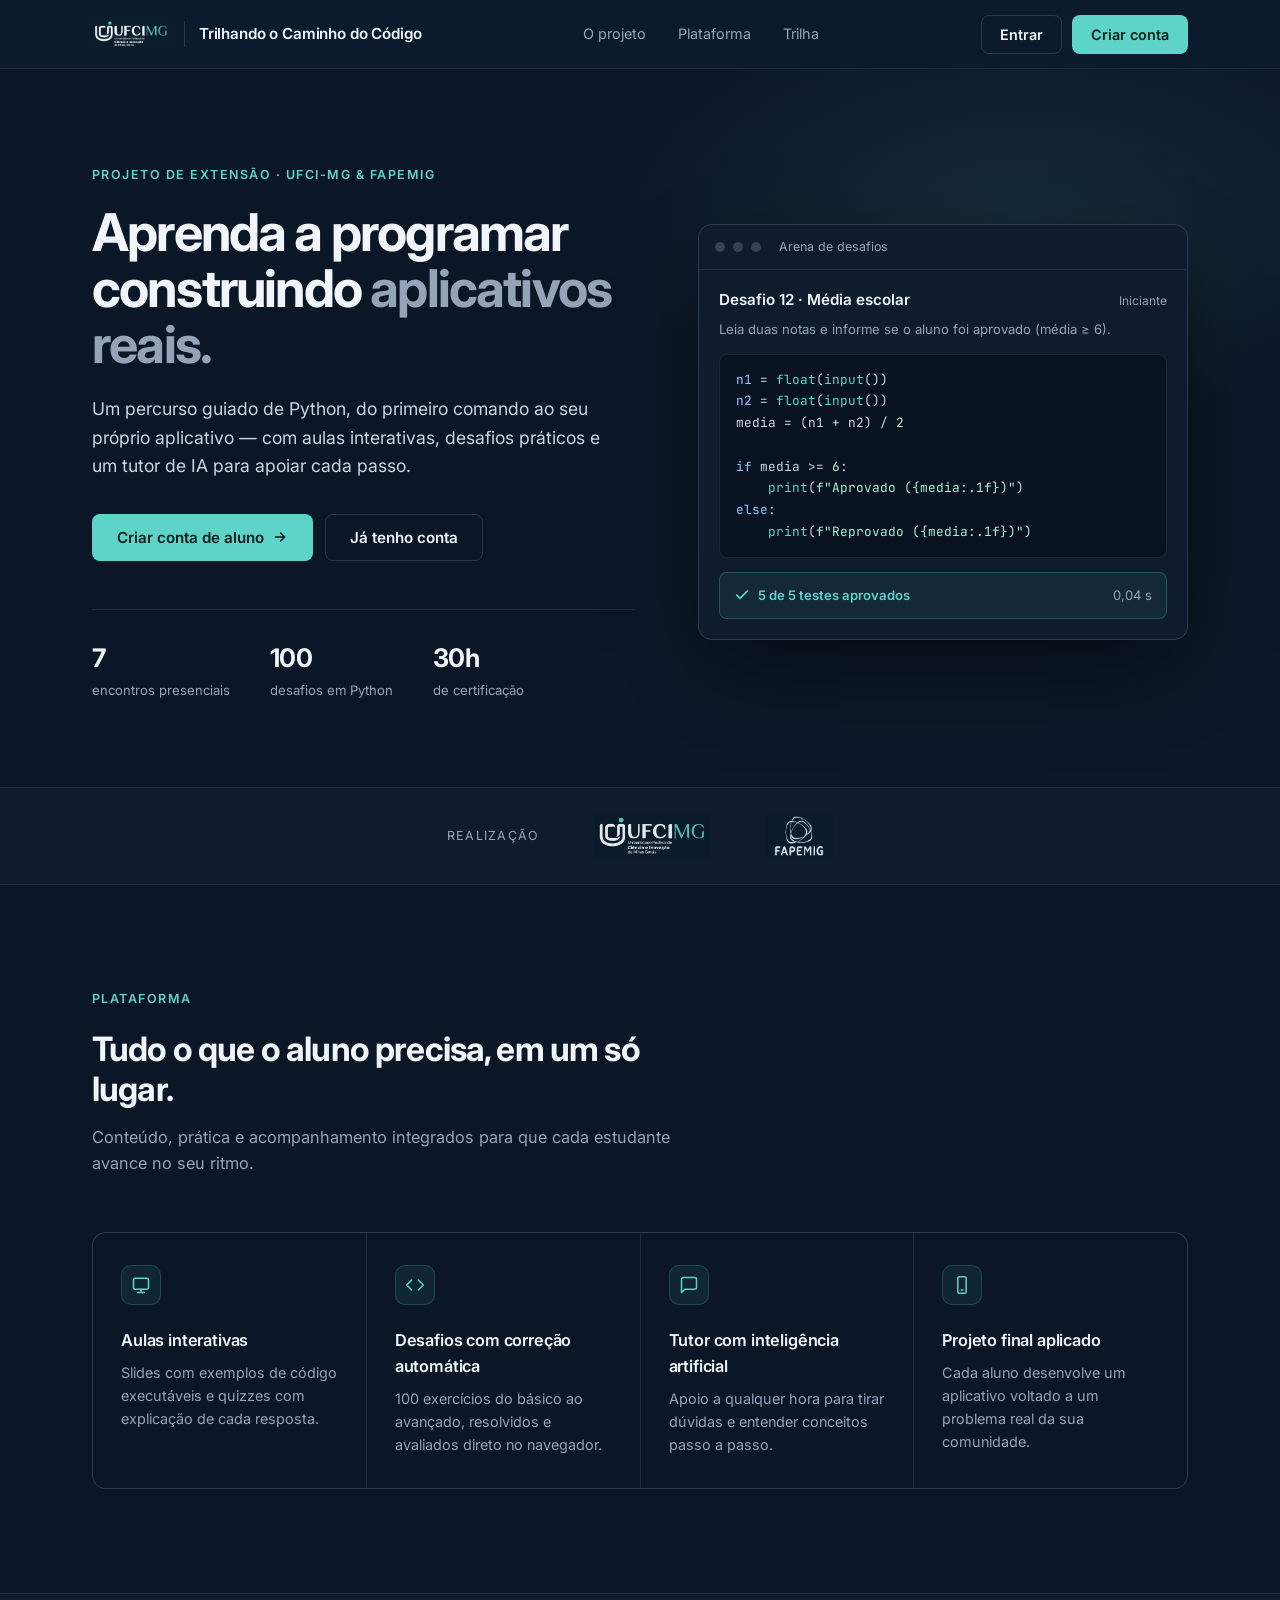
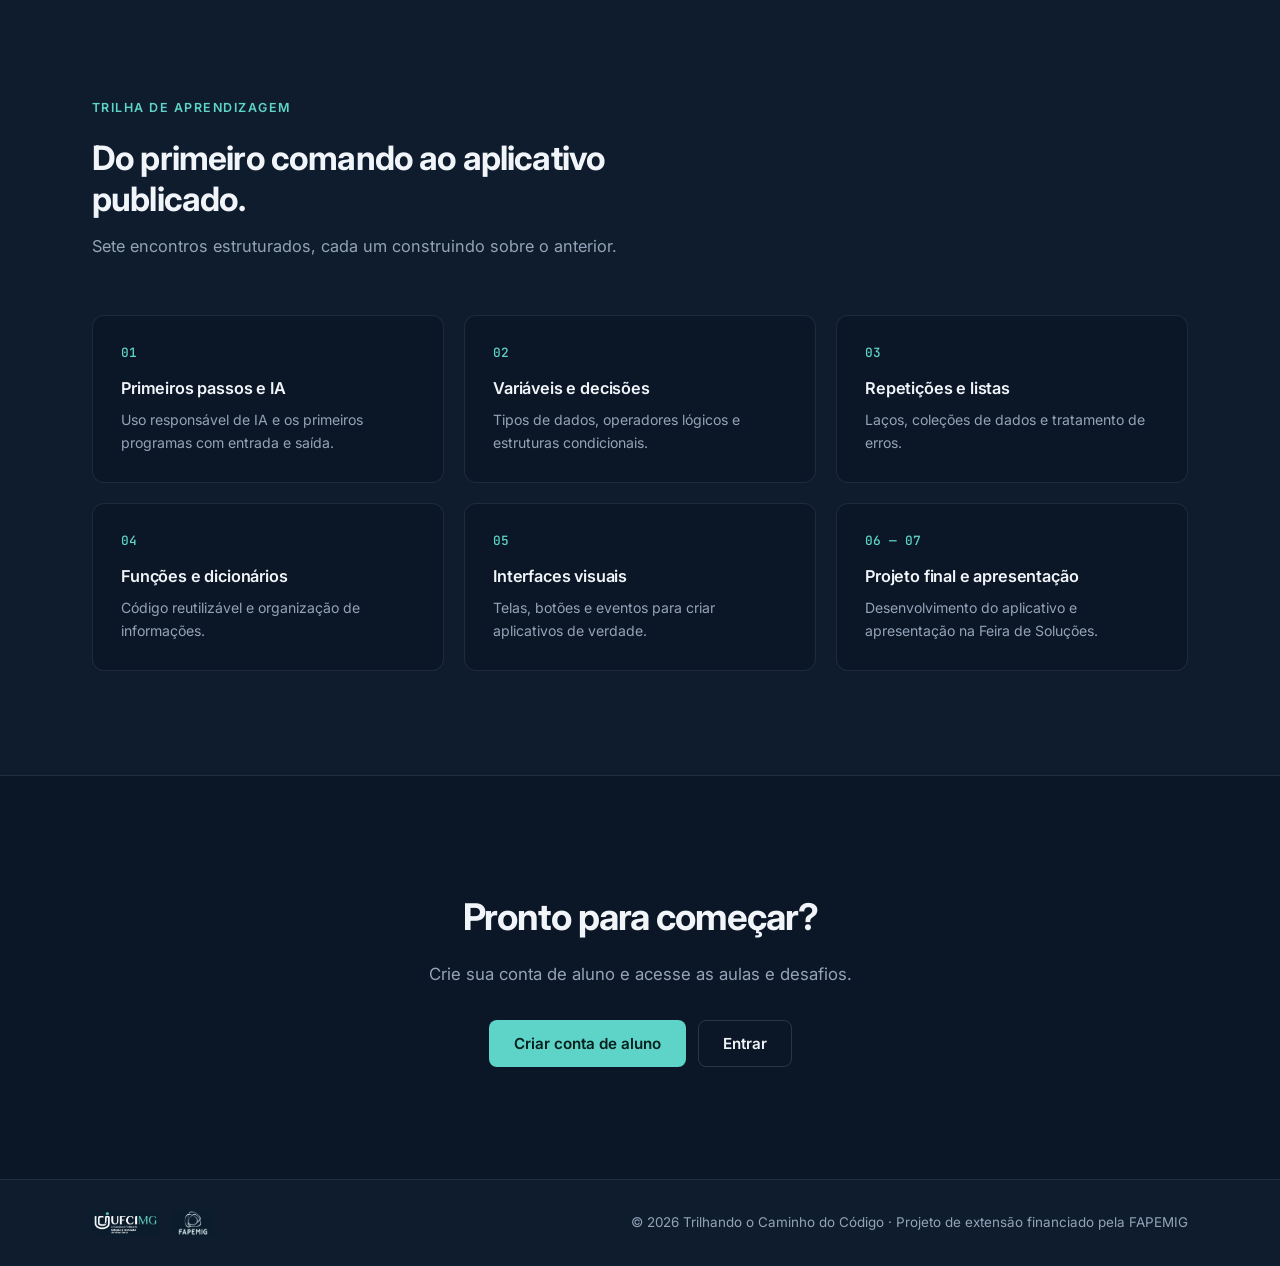
==== commit 7426f884: "Redesign da landing page: visual mais profissional e conteudo enxuto" ====
--- a/index.html
+++ b/index.html
@@ -660,283 +660,220 @@
         /* ===================================================================
            ESTILOS DA LANDING PAGE (PÁGINA INICIAL DO PROJETO)
         =================================================================== */
-        .lp-shell {
-            width: 100%;
-            max-width: 1220px;
+        #landingPageScreen {
+            --lp-bg: #0B1726;
+            --lp-surface: #0E1C2E;
+            --lp-line: rgba(148, 163, 184, 0.14);
+            --lp-line-2: rgba(148, 163, 184, 0.22);
+            --lp-text: #F1F5F9;
+            --lp-muted: #94A3B8;
+            --lp-soft: #CBD5E1;
+            --lp-accent: #5ED4C8;
+            --lp-accent-ink: #06201D;
+            width: calc(100% + 40px);
+            margin: -16px -20px -60px;
             display: flex;
             flex-direction: column;
-            gap: 36px;
-            padding-bottom: 40px;
+            background: var(--lp-bg);
+            color: var(--lp-text);
+            line-height: 1.6;
+            -webkit-font-smoothing: antialiased;
             animation: fadeIn 0.3s ease;
         }
-        .lp-navbar {
+        #landingPageScreen a { color: inherit; text-decoration: none; }
+        .lp-wrap { width: 100%; max-width: 1160px; margin: 0 auto; padding: 0 32px; }
+
+        /* Navbar */
+        .lp-nav {
             position: sticky;
-            top: 10px;
+            top: 0;
             z-index: 950;
-            width: 100%;
-            background: rgba(11, 19, 41, 0.94);
-            border: 1px solid rgba(0, 229, 255, 0.28);
-            border-radius: 18px;
-            padding: 12px 22px;
+            background: rgba(14, 28, 46, 0.92);
+            backdrop-filter: blur(10px);
+            -webkit-backdrop-filter: blur(10px);
+            border-bottom: 1px solid var(--lp-line);
+        }
+        .lp-nav .lp-wrap { display: flex; align-items: center; justify-content: space-between; gap: 16px; height: 68px; }
+        .lp-brand { display: flex; align-items: center; gap: 14px; }
+        .lp-brand img { height: 30px; display: block; }
+        .lp-brand-sep { width: 1px; height: 26px; background: var(--lp-line-2); }
+        .lp-brand-name { font-weight: 600; font-size: 0.95rem; letter-spacing: -0.01em; }
+        .lp-links { display: flex; gap: 32px; font-size: 0.9rem; color: var(--lp-muted); }
+        #landingPageScreen .lp-links a:hover { color: var(--lp-text); }
+        .lp-actions { display: flex; gap: 10px; }
+
+        /* Botões */
+        .lp-btn {
+            display: inline-flex;
+            align-items: center;
+            justify-content: center;
+            gap: 8px;
+            font-family: inherit;
+            font-size: 0.9rem;
+            font-weight: 600;
+            padding: 10px 18px;
+            border-radius: 8px;
+            border: 1px solid transparent;
+            cursor: pointer;
+            transition: background 0.15s ease, filter 0.15s ease, border-color 0.15s ease;
+            white-space: nowrap;
+        }
+        .lp-btn-primary { background: var(--lp-accent); color: var(--lp-accent-ink); }
+        .lp-btn-primary:hover { filter: brightness(1.08); }
+        .lp-btn-ghost { background: transparent; color: var(--lp-text); border-color: var(--lp-line-2); }
+        .lp-btn-ghost:hover { background: rgba(255, 255, 255, 0.04); border-color: rgba(148, 163, 184, 0.4); }
+        .lp-btn-lg { padding: 13px 24px; font-size: 0.95rem; }
+
+        /* Hero */
+        .lp-hero { padding: 96px 0 88px; position: relative; overflow: hidden; }
+        .lp-hero::before {
+            content: "";
+            position: absolute;
+            inset: 0;
+            background: radial-gradient(600px 300px at 80% 20%, rgba(94, 212, 200, 0.10), transparent 70%);
+            pointer-events: none;
+        }
+        .lp-hero .lp-wrap { display: grid; grid-template-columns: 1.05fr 0.95fr; gap: 64px; align-items: center; position: relative; }
+        .lp-eyebrow { font-size: 0.78rem; font-weight: 600; letter-spacing: 0.12em; text-transform: uppercase; color: var(--lp-accent); margin-bottom: 20px; }
+        #landingPageScreen h1.lp-title {
+            font-size: 3.25rem;
+            line-height: 1.08;
+            font-weight: 700;
+            letter-spacing: -0.035em;
+            margin-bottom: 22px;
+            color: var(--lp-text);
+            background: none;
+            -webkit-text-fill-color: currentColor;
+        }
+        .lp-title-dim { color: var(--lp-muted); }
+        .lp-lead { font-size: 1.1rem; color: var(--lp-soft); max-width: 520px; margin-bottom: 34px; }
+        .lp-cta-row { display: flex; gap: 12px; flex-wrap: wrap; margin-bottom: 48px; }
+        .lp-stats { display: flex; gap: 40px; padding-top: 28px; border-top: 1px solid var(--lp-line); }
+        .lp-stat b { display: block; font-size: 1.6rem; font-weight: 700; letter-spacing: -0.02em; }
+        .lp-stat span { display: block; font-size: 0.82rem; line-height: 1.4; margin-top: 2px; color: var(--lp-muted); }
+
+        /* Prévia da plataforma */
+        .lp-preview {
+            background: var(--lp-surface);
+            border: 1px solid var(--lp-line-2);
+            border-radius: 14px;
+            box-shadow: 0 30px 80px -20px rgba(0, 0, 0, 0.6);
+            overflow: hidden;
+        }
+        .lp-pv-top { display: flex; align-items: center; gap: 8px; padding: 12px 16px; border-bottom: 1px solid var(--lp-line); }
+        .lp-pv-top i { width: 10px; height: 10px; border-radius: 50%; background: #334155; display: block; }
+        .lp-pv-top span { margin-left: 10px; font-size: 0.78rem; color: var(--lp-muted); }
+        .lp-pv-head { padding: 18px 20px 6px; display: flex; justify-content: space-between; align-items: baseline; gap: 10px; }
+        .lp-pv-head h4 { font-size: 0.95rem; font-weight: 600; }
+        .lp-pv-head small { font-size: 0.75rem; color: var(--lp-muted); }
+        .lp-pv-desc { padding: 0 20px 14px; font-size: 0.82rem; color: var(--lp-muted); }
+        .lp-pv-code {
+            margin: 0 20px;
+            background: #081220;
+            border: 1px solid var(--lp-line);
+            border-radius: 8px;
+            padding: 14px 16px;
+            font: 400 0.8rem/1.7 'JetBrains Mono', monospace;
+            font-variant-ligatures: none;
+            color: #CBD5E1;
+            overflow-x: auto;
+        }
+        .lp-pv-code .k { color: #93C5FD; }
+        .lp-pv-code .s { color: #A7F3D0; }
+        .lp-pv-code .f { color: var(--lp-accent); }
+        .lp-pv-result {
+            margin: 14px 20px 20px;
             display: flex;
             align-items: center;
             justify-content: space-between;
-            flex-wrap: wrap;
-            gap: 14px;
-            backdrop-filter: blur(18px);
-            -webkit-backdrop-filter: blur(18px);
-            box-shadow: 0 12px 35px rgba(0, 0, 0, 0.55);
-        }
-        .lp-nav-links {
-            display: flex;
-            align-items: center;
-            gap: 18px;
-            flex-wrap: wrap;
-        }
-        .lp-nav-link {
-            color: #cbd5e1;
-            text-decoration: none;
-            font-size: 0.85rem;
-            font-weight: 600;
-            transition: color 0.18s ease;
-        }
-        .lp-nav-link:hover {
-            color: var(--cefet-cyan);
-        }
-        .lp-nav-actions {
-            display: flex;
-            align-items: center;
-            gap: 10px;
-            flex-wrap: wrap;
-        }
-        .lp-btn-login {
-            background: rgba(0, 229, 255, 0.1);
-            border: 1.5px solid rgba(0, 229, 255, 0.45);
-            color: #e0f2fe;
-            padding: 9px 18px;
-            border-radius: 11px;
-            font-size: 0.85rem;
-            font-weight: 700;
-            cursor: pointer;
-            display: inline-flex;
-            align-items: center;
-            gap: 7px;
-            transition: all 0.2s ease;
-            font-family: inherit;
-        }
-        .lp-btn-login:hover {
-            background: rgba(0, 229, 255, 0.22);
-            border-color: var(--cefet-cyan);
-            color: #fff;
-            transform: translateY(-1px);
-            box-shadow: 0 6px 18px rgba(0, 229, 255, 0.22);
-        }
-        .lp-btn-register {
-            background: linear-gradient(135deg, #2563eb 0%, #00adb5 100%);
-            border: 1.5px solid rgba(56, 189, 248, 0.45);
-            color: #ffffff;
-            padding: 9px 20px;
-            border-radius: 11px;
-            font-size: 0.85rem;
-            font-weight: 800;
-            cursor: pointer;
-            display: inline-flex;
-            align-items: center;
-            gap: 7px;
-            transition: all 0.2s ease;
-            font-family: inherit;
-            box-shadow: 0 6px 20px rgba(37, 99, 235, 0.35);
-        }
-        .lp-btn-register:hover {
-            transform: translateY(-1px);
-            box-shadow: 0 10px 25px rgba(0, 229, 255, 0.38);
-            filter: brightness(1.08);
-        }
-        .lp-hero {
+            padding: 12px 14px;
+            border-radius: 8px;
+            background: rgba(94, 212, 200, 0.07);
+            border: 1px solid rgba(94, 212, 200, 0.25);
+            font-size: 0.82rem;
+        }
+        .lp-pv-ok { display: flex; align-items: center; gap: 8px; color: var(--lp-accent); font-weight: 600; }
+        .lp-pv-meta { color: var(--lp-muted); }
+
+        /* Faixa institucional */
+        .lp-inst { border-top: 1px solid var(--lp-line); border-bottom: 1px solid var(--lp-line); background: var(--lp-surface); }
+        .lp-inst .lp-wrap { display: flex; align-items: center; justify-content: center; gap: 56px; padding-top: 26px; padding-bottom: 26px; }
+        .lp-inst p { font-size: 0.78rem; color: var(--lp-muted); letter-spacing: 0.1em; text-transform: uppercase; }
+        .lp-inst img { height: 44px; display: block; opacity: 0.92; }
+
+        /* Seções */
+        .lp-block { padding: 104px 0; }
+        .lp-alt { background: var(--lp-surface); border-top: 1px solid var(--lp-line); border-bottom: 1px solid var(--lp-line); }
+        .lp-sec-head { max-width: 620px; margin-bottom: 56px; }
+        .lp-sec-head h2 { font-size: 2.1rem; line-height: 1.2; font-weight: 700; letter-spacing: -0.025em; margin-bottom: 14px; color: var(--lp-text); }
+        .lp-sec-head p { color: var(--lp-muted); font-size: 1.02rem; }
+
+        .lp-features {
             display: grid;
-            grid-template-columns: 1.15fr 0.95fr;
-            gap: 28px;
-            align-items: center;
-            background: linear-gradient(135deg, rgba(15, 23, 42, 0.92) 0%, rgba(11, 19, 41, 0.88) 100%);
-            border: 1.5px solid rgba(0, 229, 255, 0.28);
-            border-radius: 26px;
-            padding: 40px 38px;
-            box-shadow: 0 25px 70px rgba(0, 0, 0, 0.6), 0 0 40px rgba(37, 99, 235, 0.14);
-            position: relative;
-            overflow: hidden;
-        }
-        .lp-hero-title {
-            font-size: clamp(2rem, 3.6vw, 2.95rem);
-            font-weight: 800;
-            line-height: 1.15;
-            letter-spacing: -0.02em;
-            color: #fff;
-            margin-bottom: 14px;
-            background: none;
-            -webkit-text-fill-color: initial;
-        }
-        .lp-hero-gradient {
-            background: linear-gradient(135deg, #38bdf8 0%, #00e5ff 50%, #34d399 100%);
-            -webkit-background-clip: text;
-            -webkit-text-fill-color: transparent;
-        }
-        .lp-hero-desc {
-            font-size: 1.02rem;
-            color: #cbd5e1;
-            line-height: 1.65;
-            margin-bottom: 24px;
-        }
-        .lp-hero-ctas {
-            display: flex;
-            align-items: center;
-            gap: 14px;
-            flex-wrap: wrap;
-            margin-bottom: 22px;
-        }
-        .lp-hero-ctas .lp-btn-register,
-        .lp-hero-ctas .lp-btn-login {
-            padding: 13px 24px;
-            font-size: 0.95rem;
-            border-radius: 13px;
-        }
-        .lp-trust-strip {
-            display: flex;
-            flex-wrap: wrap;
-            gap: 10px;
-        }
-        .lp-trust-pill {
-            display: inline-flex;
-            align-items: center;
-            gap: 6px;
-            padding: 5px 12px;
-            border-radius: 99px;
-            background: rgba(255, 255, 255, 0.04);
-            border: 1px solid rgba(255, 255, 255, 0.1);
-            font-size: 0.76rem;
-            font-weight: 600;
-            color: #94a3b8;
-        }
-        .lp-showcase-card {
-            background: rgba(9, 13, 22, 0.92);
-            border: 1.5px solid rgba(56, 189, 248, 0.32);
-            border-radius: 20px;
-            padding: 20px;
-            box-shadow: 0 18px 45px rgba(0, 0, 0, 0.65);
-        }
-        .lp-code-window {
-            background: #060911;
-            border: 1px solid rgba(255, 255, 255, 0.1);
+            grid-template-columns: repeat(4, 1fr);
+            gap: 1px;
+            background: var(--lp-line);
+            border: 1px solid var(--lp-line);
             border-radius: 14px;
             overflow: hidden;
-            margin-bottom: 16px;
-        }
-        .lp-code-topbar {
-            display: flex;
-            align-items: center;
-            justify-content: space-between;
-            padding: 8px 14px;
-            background: rgba(255, 255, 255, 0.04);
-            border-bottom: 1px solid rgba(255, 255, 255, 0.08);
-            font-size: 0.74rem;
-            color: #94a3b8;
-            font-family: 'JetBrains Mono', monospace;
-        }
-        .lp-code-dots {
-            display: flex;
-            gap: 6px;
-        }
-        .lp-code-dots span {
-            width: 10px;
-            height: 10px;
-            border-radius: 50%;
-            display: inline-block;
-        }
-        .lp-metrics-row {
+        }
+        .lp-feat { background: var(--lp-bg); padding: 32px 28px; }
+        .lp-ico {
+            width: 40px;
+            height: 40px;
+            border-radius: 10px;
             display: grid;
-            grid-template-columns: repeat(2, 1fr);
-            gap: 10px;
-        }
-        .lp-metric-box {
-            background: rgba(15, 23, 42, 0.8);
-            border: 1px solid rgba(59, 130, 246, 0.25);
-            border-radius: 12px;
-            padding: 12px 14px;
-            display: flex;
-            align-items: center;
-            gap: 10px;
-        }
-        .lp-section-header {
-            text-align: center;
-            max-width: 720px;
-            margin: 0 auto 22px;
-        }
-        .lp-section-header h2 {
-            font-size: clamp(1.45rem, 2.5vw, 2rem);
-            font-weight: 800;
-            color: #fff;
-            margin-top: 6px;
-            margin-bottom: 8px;
-        }
-        .lp-features-grid {
-            display: grid;
-            grid-template-columns: repeat(auto-fit, minmax(265px, 1fr));
-            gap: 18px;
-        }
-        .lp-feature-card {
-            background: rgba(15, 23, 42, 0.82);
-            border: 1px solid rgba(59, 130, 246, 0.24);
-            border-radius: 20px;
-            padding: 24px 22px;
-            transition: all 0.25s ease;
-        }
-        .lp-feature-card:hover {
-            border-color: var(--border-glow);
-            transform: translateY(-4px);
-            box-shadow: 0 14px 32px rgba(0, 0, 0, 0.45);
-        }
-        .lp-feature-icon {
-            width: 48px;
-            height: 48px;
-            border-radius: 14px;
-            display: flex;
-            align-items: center;
-            justify-content: center;
-            font-size: 1.5rem;
-            margin-bottom: 14px;
-            background: rgba(0, 229, 255, 0.12);
-            border: 1px solid rgba(0, 229, 255, 0.32);
-        }
-        .lp-roadmap-grid {
-            display: grid;
-            grid-template-columns: repeat(auto-fit, minmax(280px, 1fr));
-            gap: 14px;
-        }
-        .lp-roadmap-item {
-            background: rgba(15, 23, 42, 0.72);
-            border: 1px solid rgba(255, 255, 255, 0.1);
-            border-left: 4px solid var(--cefet-cyan);
-            border-radius: 14px;
-            padding: 16px 18px;
-        }
-        .lp-cta-banner {
-            background: linear-gradient(135deg, rgba(37, 99, 235, 0.22) 0%, rgba(0, 173, 181, 0.18) 100%);
-            border: 1.5px solid rgba(0, 229, 255, 0.38);
-            border-radius: 24px;
-            padding: 32px 28px;
-            text-align: center;
-            display: flex;
-            flex-direction: column;
-            align-items: center;
-            gap: 14px;
-        }
-        @media (max-width: 920px) {
-            .lp-hero {
-                grid-template-columns: 1fr;
-                padding: 26px 20px;
-            }
-            .lp-nav-links {
-                display: none;
-            }
+            place-items: center;
+            background: rgba(94, 212, 200, 0.08);
+            border: 1px solid rgba(94, 212, 200, 0.2);
+            color: var(--lp-accent);
+            margin-bottom: 22px;
+        }
+        .lp-feat h3, .lp-step h3 { font-size: 1.02rem; font-weight: 600; margin-bottom: 8px; letter-spacing: -0.01em; color: var(--lp-text); }
+        .lp-feat p { font-size: 0.9rem; color: var(--lp-muted); }
+
+        .lp-steps { display: grid; grid-template-columns: repeat(3, 1fr); gap: 20px; }
+        .lp-step { padding: 28px; border: 1px solid var(--lp-line); border-radius: 12px; background: var(--lp-bg); }
+        .lp-step-n { font: 500 0.8rem 'JetBrains Mono', monospace; color: var(--lp-accent); margin-bottom: 14px; display: block; }
+        .lp-step p { font-size: 0.88rem; color: var(--lp-muted); }
+
+        /* CTA final */
+        .lp-cta { text-align: center; padding: 112px 0; }
+        .lp-cta h2 { font-size: 2.3rem; font-weight: 700; letter-spacing: -0.03em; margin-bottom: 14px; color: var(--lp-text); }
+        .lp-cta p { color: var(--lp-muted); margin-bottom: 32px; font-size: 1.05rem; }
+        .lp-cta .lp-cta-row { justify-content: center; margin: 0; }
+
+        /* Rodapé */
+        .lp-footer { border-top: 1px solid var(--lp-line); background: var(--lp-surface); }
+        .lp-footer .lp-wrap { display: flex; justify-content: space-between; align-items: center; gap: 16px; padding-top: 30px; padding-bottom: 30px; font-size: 0.84rem; color: var(--lp-muted); }
+        .lp-footer .lp-brand img { height: 26px; }
+
+        @media (max-width: 980px) {
+            .lp-hero .lp-wrap { grid-template-columns: 1fr; gap: 48px; }
+            .lp-features { grid-template-columns: repeat(2, 1fr); }
+            .lp-steps { grid-template-columns: repeat(2, 1fr); }
+            .lp-links { display: none; }
+        }
+        @media (max-width: 768px) {
+            #landingPageScreen { width: calc(100% + 20px); margin: -12px -10px -48px; }
+            .lp-wrap { padding: 0 20px; }
+            .lp-brand-name, .lp-brand-sep { display: none; }
+            .lp-btn { padding: 9px 14px; font-size: 0.85rem; }
+            .lp-btn-lg { padding: 12px 20px; font-size: 0.92rem; }
+            .lp-hero { padding: 56px 0 64px; }
+            #landingPageScreen h1.lp-title { font-size: 2.2rem !important; line-height: 1.12 !important; }
+            .lp-lead { font-size: 1rem; }
+            .lp-stats { gap: 24px; }
+            .lp-stat b { font-size: 1.35rem; }
+            .lp-inst .lp-wrap { gap: 28px; flex-wrap: wrap; }
+            .lp-inst img { height: 36px; }
+            .lp-block { padding: 72px 0; }
+            .lp-sec-head { margin-bottom: 36px; }
+            .lp-sec-head h2 { font-size: 1.6rem; }
+            .lp-features, .lp-steps { grid-template-columns: 1fr; }
+            .lp-cta { padding: 80px 0; }
+            .lp-cta h2 { font-size: 1.8rem; }
+            .lp-footer .lp-wrap { flex-direction: column; text-align: center; }
         }
 
         /* ─────────────────────────────────────────────────────────────
@@ -1759,221 +1696,144 @@
     <!-- =======================================================================
          LANDING PAGE INICIAL — TRILHANDO O CAMINHO DO CÓDIGO (UFCI-MG & FAPEMIG)
     ======================================================================= -->
-    <div id="landingPageScreen" class="lp-shell">
-        <!-- TOP NAVBAR DA LANDING PAGE -->
-        <header class="lp-navbar">
-            <div class="nav-brand">
-                <img src="arquivos-trilhando/Imagens/logo-cefet.jpg" alt="UFCI-MG" class="nav-logo">
-                <img src="arquivos-trilhando/Imagens/logo-fapemig.jpg" alt="FAPEMIG" class="nav-logo circle">
-                <div class="nav-brand-title">
-                    <span style="font-size:1rem;">Trilhando o Caminho do Código</span>
-                    <small>UFCI-MG &amp; FAPEMIG</small>
+    <div id="landingPageScreen">
+        <header class="lp-nav">
+            <div class="lp-wrap">
+                <div class="lp-brand">
+                    <img src="arquivos-trilhando/Imagens/logo-cefet.jpg" alt="UFCI-MG">
+                    <div class="lp-brand-sep"></div>
+                    <span class="lp-brand-name">Trilhando o Caminho do Código</span>
+                </div>
+                <nav class="lp-links">
+                    <a href="#lp-projeto">O projeto</a>
+                    <a href="#lp-plataforma">Plataforma</a>
+                    <a href="#lp-trilha">Trilha</a>
+                </nav>
+                <div class="lp-actions">
+                    <button type="button" class="lp-btn lp-btn-ghost" data-open-gate="login">Entrar</button>
+                    <button type="button" class="lp-btn lp-btn-primary" data-open-gate="register">Criar conta</button>
                 </div>
             </div>
-
-            <nav class="lp-nav-links">
-                <a href="#lp-sobre" class="lp-nav-link">Sobre o Projeto</a>
-                <a href="#lp-recursos" class="lp-nav-link">Recursos</a>
-                <a href="#lp-trilha" class="lp-nav-link">Trilha de Aulas</a>
-            </nav>
-
-            <div class="lp-nav-actions">
-                <button type="button" class="lp-btn-login" data-open-gate="login">
-                    <svg width="15" height="15" viewBox="0 0 24 24" fill="none" stroke="currentColor" stroke-width="2.2" stroke-linecap="round" stroke-linejoin="round"><path d="M15 3h4a2 2 0 0 1 2 2v14a2 2 0 0 1-2 2h-4"/><polyline points="10 17 15 12 10 7"/><line x1="15" y1="12" x2="3" y2="12"/></svg>
-                    <span>Logar</span>
-                </button>
-                <button type="button" class="lp-btn-register" data-open-gate="register">
-                    <svg width="15" height="15" viewBox="0 0 24 24" fill="none" stroke="currentColor" stroke-width="2.2" stroke-linecap="round" stroke-linejoin="round"><path d="M16 21v-2a4 4 0 0 0-4-4H5a4 4 0 0 0-4 4v2"/><circle cx="8.5" cy="7" r="4"/><line x1="20" y1="8" x2="20" y2="14"/><line x1="23" y1="11" x2="17" y2="11"/></svg>
-                    <span>Criar Conta</span>
-                </button>
-            </div>
         </header>
 
-        <!-- HERO SECTION -->
-        <section class="lp-hero" id="lp-sobre">
-            <div>
-                <span class="badge" style="margin-bottom:14px;">⚡ PROJETO DE PESQUISA E EXTENSÃO • UFCI-MG &amp; FAPEMIG</span>
-                <h1 class="lp-hero-title">
-                    Do Pensamento Computacional aos Apps com <span class="lp-hero-gradient">Python, Flet &amp; IA</span>
-                </h1>
-                <p class="lp-hero-desc">
-                    Bem-vindo à plataforma oficial do projeto <strong>Trilhando o Caminho do Código</strong>. Acesse aulas interativas, resolva <strong>100 desafios práticos em Python</strong> direto no navegador, acompanhe seu ranking de XP e aprenda com o <strong>Tutor Inteligente Gemini Flash 24/7</strong>.
-                </p>
-
-                <div class="lp-hero-ctas">
-                    <button type="button" class="lp-btn-login" data-open-gate="login">
-                        <svg width="17" height="17" viewBox="0 0 24 24" fill="none" stroke="currentColor" stroke-width="2.3" stroke-linecap="round" stroke-linejoin="round"><path d="M15 3h4a2 2 0 0 1 2 2v14a2 2 0 0 1-2 2h-4"/><polyline points="10 17 15 12 10 7"/><line x1="15" y1="12" x2="3" y2="12"/></svg>
-                        <span>Logar (Aluno ou ADM)</span>
-                    </button>
-                    <button type="button" class="lp-btn-register" data-open-gate="register">
-                        <svg width="17" height="17" viewBox="0 0 24 24" fill="none" stroke="currentColor" stroke-width="2.3" stroke-linecap="round" stroke-linejoin="round"><path d="M16 21v-2a4 4 0 0 0-4-4H5a4 4 0 0 0-4 4v2"/><circle cx="8.5" cy="7" r="4"/><line x1="20" y1="8" x2="20" y2="14"/><line x1="23" y1="11" x2="17" y2="11"/></svg>
-                        <span>Criar Conta de Aluno</span>
-                    </button>
+        <section class="lp-hero" id="lp-projeto">
+            <div class="lp-wrap">
+                <div>
+                    <div class="lp-eyebrow">Projeto de extensão · UFCI-MG &amp; FAPEMIG</div>
+                    <h1 class="lp-title">Aprenda a programar<br>construindo <span class="lp-title-dim">aplicativos reais.</span></h1>
+                    <p class="lp-lead">Um percurso guiado de Python, do primeiro comando ao seu próprio aplicativo — com aulas interativas, desafios práticos e um tutor de IA para apoiar cada passo.</p>
+                    <div class="lp-cta-row">
+                        <button type="button" class="lp-btn lp-btn-primary lp-btn-lg" data-open-gate="register">
+                            Criar conta de aluno
+                            <svg width="16" height="16" viewBox="0 0 24 24" fill="none" stroke="currentColor" stroke-width="2.2" stroke-linecap="round" stroke-linejoin="round"><path d="M5 12h14M13 6l6 6-6 6"/></svg>
+                        </button>
+                        <button type="button" class="lp-btn lp-btn-ghost lp-btn-lg" data-open-gate="login">Já tenho conta</button>
+                    </div>
+                    <div class="lp-stats">
+                        <div class="lp-stat"><b>7</b><span>encontros presenciais</span></div>
+                        <div class="lp-stat"><b>100</b><span>desafios em Python</span></div>
+                        <div class="lp-stat"><b>30h</b><span>de certificação</span></div>
+                    </div>
                 </div>
 
-                <div class="lp-trust-strip">
-                    <span class="lp-trust-pill">🔒 Acesso rápido sem e-mail (SHA-256)</span>
-                    <span class="lp-trust-pill">🐍 Interpretador Python 3 no Navegador</span>
-                    <span class="lp-trust-pill">🤖 Copiloto Gemini IA 24/7</span>
-                    <span class="lp-trust-pill">🎓 Certificação 30h UFCI-MG</span>
-                </div>
-            </div>
-
-            <div class="lp-showcase-card">
-                <div class="lp-code-window">
-                    <div class="lp-code-topbar">
-                        <div class="lp-code-dots">
-                            <span style="background:#ef4444;"></span>
-                            <span style="background:#f59e0b;"></span>
-                            <span style="background:#10b981;"></span>
-                        </div>
-                        <span>🐍 trilhando_app.py • Python 3 + Flet</span>
-                    </div>
-                    <pre style="padding:14px 16px;font-family:'JetBrains Mono',monospace;font-size:0.8rem;line-height:1.55;color:#e2e8f0;overflow-x:auto;"><code><span style="color:#5ED4C8;">import</span> flet <span style="color:#5ED4C8;">as</span> ft
-
-<span style="color:#a78bfa;">def</span> <span style="color:#34d399;">iniciar_jornada</span>(aluno):
-    patente = <span style="color:#fbbf24;">"Explorador Lógico 🥇"</span>
-    xp = <span style="color:#5ED4C8;">250</span>
-    <span style="color:#a78bfa;">return</span> <span style="color:#6ee7b7;">f"🚀 Bem-vindo, {aluno}! ({patente} • +{xp} XP)"</span>
-
-print(iniciar_jornada(<span style="color:#fde68a;">"Estudante UFCI-MG"</span>))</code></pre>
-                </div>
-
-                <div class="lp-metrics-row">
-                    <div class="lp-metric-box">
-                        <span style="font-size:1.5rem;">📚</span>
-                        <div>
-                            <div style="font-weight:800;color:#fff;font-size:0.95rem;">7 Módulos Práticos</div>
-                            <div style="font-size:0.73rem;color:#94a3b8;">Slides, Quizzes e Tarefas</div>
-                        </div>
-                    </div>
-                    <div class="lp-metric-box">
-                        <span style="font-size:1.5rem;">🐍</span>
-                        <div>
-                            <div style="font-weight:800;color:#fff;font-size:0.95rem;">100 Desafios Python</div>
-                            <div style="font-size:0.73rem;color:#94a3b8;">Juiz Automático &amp; 8 Patentes</div>
-                        </div>
-                    </div>
-                    <div class="lp-metric-box">
-                        <span style="font-size:1.5rem;">🤖</span>
-                        <div>
-                            <div style="font-weight:800;color:#fff;font-size:0.95rem;">Tutor Gemini 24/7</div>
-                            <div style="font-size:0.73rem;color:#94a3b8;">IA Pedagógica Integrada</div>
-                        </div>
-                    </div>
-                    <div class="lp-metric-box">
-                        <span style="font-size:1.5rem;">🏆</span>
-                        <div>
-                            <div style="font-weight:800;color:#fff;font-size:0.95rem;">Feira de Soluções</div>
-                            <div style="font-size:0.73rem;color:#94a3b8;">Apps Reais Conectados aos ODS</div>
-                        </div>
+                <div class="lp-preview" aria-hidden="true">
+                    <div class="lp-pv-top"><i></i><i></i><i></i><span>Arena de desafios</span></div>
+                    <div class="lp-pv-head"><h4>Desafio 12 · Média escolar</h4><small>Iniciante</small></div>
+                    <div class="lp-pv-desc">Leia duas notas e informe se o aluno foi aprovado (média ≥ 6).</div>
+<pre class="lp-pv-code"><span class="k">n1</span> = <span class="f">float</span>(<span class="f">input</span>())
+<span class="k">n2</span> = <span class="f">float</span>(<span class="f">input</span>())
+media = (n1 + n2) / <span class="s">2</span>
+
+<span class="k">if</span> media &gt;= <span class="s">6</span>:
+    <span class="f">print</span>(<span class="s">f"Aprovado ({media:.1f})"</span>)
+<span class="k">else</span>:
+    <span class="f">print</span>(<span class="s">f"Reprovado ({media:.1f})"</span>)</pre>
+                    <div class="lp-pv-result">
+                        <span class="lp-pv-ok"><svg width="16" height="16" viewBox="0 0 24 24" fill="none" stroke="currentColor" stroke-width="2.5" stroke-linecap="round" stroke-linejoin="round"><path d="M20 6 9 17l-5-5"/></svg>5 de 5 testes aprovados</span>
+                        <span class="lp-pv-meta">0,04 s</span>
                     </div>
                 </div>
             </div>
         </section>
 
-        <!-- SEÇÃO DE RECURSOS DA PLATAFORMA -->
-        <section id="lp-recursos">
-            <div class="lp-section-header">
-                <span class="badge">✨ ECOSSISTEMA EDUCACIONAL COMPLETO</span>
-                <h2>Tudo o que você precisa para aprender a programar</h2>
-                <p class="subtitle" style="font-size:0.92rem;">
-                    Uma plataforma desenhada para unir prática mão na massa, gamificação e acompanhamento pedagógico em tempo real.
-                </p>
+        <div class="lp-inst">
+            <div class="lp-wrap">
+                <p>Realização</p>
+                <img src="arquivos-trilhando/Imagens/logo-cefet.jpg" alt="UFCI-MG">
+                <img src="arquivos-trilhando/Imagens/logo-fapemig.jpg" alt="FAPEMIG">
             </div>
-
-            <div class="lp-features-grid">
-                <div class="lp-feature-card">
-                    <div class="lp-feature-icon">📊</div>
-                    <h3 style="font-size:1.1rem;color:#fff;margin-bottom:8px;">Slides &amp; Quizzes NotebookLM</h3>
-                    <p style="font-size:0.86rem;color:var(--text-secondary);line-height:1.55;">
-                        Aulas visuais com demonstrações interativas de código, simulador de terminal e quizzes com feedback imediato e explicação detalhada de cada alternativa.
-                    </p>
+        </div>
+
+        <section class="lp-block" id="lp-plataforma">
+            <div class="lp-wrap">
+                <div class="lp-sec-head">
+                    <div class="lp-eyebrow">Plataforma</div>
+                    <h2>Tudo o que o aluno precisa, em um só lugar.</h2>
+                    <p>Conteúdo, prática e acompanhamento integrados para que cada estudante avance no seu ritmo.</p>
                 </div>
-                <div class="lp-feature-card">
-                    <div class="lp-feature-icon">🐍</div>
-                    <h3 style="font-size:1.1rem;color:#fff;margin-bottom:8px;">Arena com 100 Desafios Python</h3>
-                    <p style="font-size:0.86rem;color:var(--text-secondary);line-height:1.55;">
-                        Pratique do nível Iniciante ao Avançado estilo Beecrowd. Escreva e execute Python 3 direto no navegador, acumule XP e suba no ranking da turma.
-                    </p>
-                </div>
-                <div class="lp-feature-card">
-                    <div class="lp-feature-icon">🤖</div>
-                    <h3 style="font-size:1.1rem;color:#fff;margin-bottom:8px;">Tutor Inteligente Gemini Flash</h3>
-                    <p style="font-size:0.86rem;color:var(--text-secondary);line-height:1.55;">
-                        Tire dúvidas 24 horas por dia com nossa IA configurada como tutora pedagógica, pronta para explicar conceitos passo a passo ou ajudar nos seus códigos.
-                    </p>
-                </div>
-                <div class="lp-feature-card">
-                    <div class="lp-feature-icon">📱</div>
-                    <h3 style="font-size:1.1rem;color:#fff;margin-bottom:8px;">Apps Visuais com Flet &amp; ODS</h3>
-                    <p style="font-size:0.86rem;color:var(--text-secondary);line-height:1.55;">
-                        Evolua dos comandos de terminal para a criação de aplicativos gráficos completos voltados para resolver problemas reais da escola e da comunidade.
-                    </p>
+                <div class="lp-features">
+                    <div class="lp-feat">
+                        <div class="lp-ico"><svg width="20" height="20" viewBox="0 0 24 24" fill="none" stroke="currentColor" stroke-width="1.8" stroke-linecap="round" stroke-linejoin="round"><rect x="3" y="4" width="18" height="13" rx="2"/><path d="M8 21h8M12 17v4"/></svg></div>
+                        <h3>Aulas interativas</h3>
+                        <p>Slides com exemplos de código executáveis e quizzes com explicação de cada resposta.</p>
+                    </div>
+                    <div class="lp-feat">
+                        <div class="lp-ico"><svg width="20" height="20" viewBox="0 0 24 24" fill="none" stroke="currentColor" stroke-width="1.8" stroke-linecap="round" stroke-linejoin="round"><path d="m16 18 6-6-6-6M8 6l-6 6 6 6"/></svg></div>
+                        <h3>Desafios com correção automática</h3>
+                        <p>100 exercícios do básico ao avançado, resolvidos e avaliados direto no navegador.</p>
+                    </div>
+                    <div class="lp-feat">
+                        <div class="lp-ico"><svg width="20" height="20" viewBox="0 0 24 24" fill="none" stroke="currentColor" stroke-width="1.8" stroke-linecap="round" stroke-linejoin="round"><path d="M21 15a2 2 0 0 1-2 2H7l-4 4V5a2 2 0 0 1 2-2h14a2 2 0 0 1 2 2z"/></svg></div>
+                        <h3>Tutor com inteligência artificial</h3>
+                        <p>Apoio a qualquer hora para tirar dúvidas e entender conceitos passo a passo.</p>
+                    </div>
+                    <div class="lp-feat">
+                        <div class="lp-ico"><svg width="20" height="20" viewBox="0 0 24 24" fill="none" stroke="currentColor" stroke-width="1.8" stroke-linecap="round" stroke-linejoin="round"><rect x="7" y="2" width="10" height="20" rx="2"/><path d="M11 18h2"/></svg></div>
+                        <h3>Projeto final aplicado</h3>
+                        <p>Cada aluno desenvolve um aplicativo voltado a um problema real da sua comunidade.</p>
+                    </div>
                 </div>
             </div>
         </section>
 
-        <!-- SEÇÃO TRILHA DE AULAS -->
-        <section id="lp-trilha">
-            <div class="lp-section-header">
-                <span class="badge">🗺️ CRONOGRAMA &amp; JORNADA</span>
-                <h2>Nossa Trilha de Aprendizado</h2>
-                <p class="subtitle" style="font-size:0.92rem;">
-                    7 encontros estruturados levando você do primeiro <code>print()</code> até a apresentação do seu próprio aplicativo na Feira de Soluções da UFCI-MG.
-                </p>
-            </div>
-
-            <div class="lp-roadmap-grid">
-                <div class="lp-roadmap-item">
-                    <div style="font-size:0.74rem;font-weight:800;color:var(--cefet-cyan);margin-bottom:4px;">AULA 01 • 07/10</div>
-                    <div style="font-weight:700;color:#fff;font-size:0.96rem;margin-bottom:4px;">Engenharia de Prompt &amp; Primeiros Comandos</div>
-                    <div style="font-size:0.8rem;color:var(--text-secondary);">Boas-vindas, uso inteligente de IA e primeiros passos com <code>print()</code> e <code>input()</code>.</div>
+        <section class="lp-block lp-alt" id="lp-trilha">
+            <div class="lp-wrap">
+                <div class="lp-sec-head">
+                    <div class="lp-eyebrow">Trilha de aprendizagem</div>
+                    <h2>Do primeiro comando ao aplicativo publicado.</h2>
+                    <p>Sete encontros estruturados, cada um construindo sobre o anterior.</p>
                 </div>
-                <div class="lp-roadmap-item">
-                    <div style="font-size:0.74rem;font-weight:800;color:var(--cefet-cyan);margin-bottom:4px;">AULA 02 • 04/11</div>
-                    <div style="font-weight:700;color:#fff;font-size:0.96rem;margin-bottom:4px;">Variáveis, Tipos e Condicionais (if / else)</div>
-                    <div style="font-size:0.8rem;color:var(--text-secondary);">Tipos de dados (<code>str</code>, <code>int</code>, <code>float</code>), operadores lógicos e tomada de decisão.</div>
-                </div>
-                <div class="lp-roadmap-item">
-                    <div style="font-size:0.74rem;font-weight:800;color:var(--cefet-cyan);margin-bottom:4px;">AULA 03 • 11/11</div>
-                    <div style="font-weight:700;color:#fff;font-size:0.96rem;margin-bottom:4px;">Blindagem (try/except), Laços &amp; Listas</div>
-                    <div style="font-size:0.8rem;color:var(--text-secondary);">Prevenção de erros, repetições com <code>while</code> e <code>for</code> e coleções com Listas <code>[]</code>.</div>
-                </div>
-                <div class="lp-roadmap-item">
-                    <div style="font-size:0.74rem;font-weight:800;color:var(--cefet-cyan);margin-bottom:4px;">AULA 04 • 18/11</div>
-                    <div style="font-weight:700;color:#fff;font-size:0.96rem;margin-bottom:4px;">Funções (def/return) &amp; Dicionários (dict)</div>
-                    <div style="font-size:0.8rem;color:var(--text-secondary);">Modularização de código reutilizável e estruturação de dados com <code>{chave: valor}</code>.</div>
-                </div>
-                <div class="lp-roadmap-item">
-                    <div style="font-size:0.74rem;font-weight:800;color:var(--cefet-cyan);margin-bottom:4px;">AULA 05 • 25/11</div>
-                    <div style="font-weight:700;color:#fff;font-size:0.96rem;margin-bottom:4px;">Interfaces Visuais com Flet</div>
-                    <div style="font-size:0.8rem;color:var(--text-secondary);">Criação de janelas, botões, campos de texto, eventos <code>on_click</code> e navegação multi-telas.</div>
-                </div>
-                <div class="lp-roadmap-item">
-                    <div style="font-size:0.74rem;font-weight:800;color:var(--cefet-cyan);margin-bottom:4px;">AULAS 06 &amp; 07 • 02/12 e 09/12</div>
-                    <div style="font-weight:700;color:#fff;font-size:0.96rem;margin-bottom:4px;">Sprint Final, Pitch &amp; Feira de Soluções</div>
-                    <div style="font-size:0.8rem;color:var(--text-secondary);">Integração com <code>GEMINI.md</code>, testes cruzados, apresentação pública e certificação 30h.</div>
+                <div class="lp-steps">
+                    <div class="lp-step"><span class="lp-step-n">01</span><h3>Primeiros passos e IA</h3><p>Uso responsável de IA e os primeiros programas com entrada e saída.</p></div>
+                    <div class="lp-step"><span class="lp-step-n">02</span><h3>Variáveis e decisões</h3><p>Tipos de dados, operadores lógicos e estruturas condicionais.</p></div>
+                    <div class="lp-step"><span class="lp-step-n">03</span><h3>Repetições e listas</h3><p>Laços, coleções de dados e tratamento de erros.</p></div>
+                    <div class="lp-step"><span class="lp-step-n">04</span><h3>Funções e dicionários</h3><p>Código reutilizável e organização de informações.</p></div>
+                    <div class="lp-step"><span class="lp-step-n">05</span><h3>Interfaces visuais</h3><p>Telas, botões e eventos para criar aplicativos de verdade.</p></div>
+                    <div class="lp-step"><span class="lp-step-n">06 — 07</span><h3>Projeto final e apresentação</h3><p>Desenvolvimento do aplicativo e apresentação na Feira de Soluções.</p></div>
                 </div>
             </div>
         </section>
 
-        <!-- CHAMADA FINAL (CTA) -->
-        <section class="lp-cta-banner">
-            <span class="badge" style="margin-bottom:0;">🚀 COMECE AGORA MESMO</span>
-            <h2 style="font-size:clamp(1.4rem,2.4vw,1.9rem);font-weight:800;color:#fff;">Pronto para acessar o Menu do Portal?</h2>
-            <p style="font-size:0.92rem;color:#cbd5e1;max-width:600px;line-height:1.55;">
-                Se você já possui cadastro (Aluno ou Professor ADM), clique em <strong>Logar</strong>. Se é o seu primeiro acesso como estudante, clique em <strong>Criar Conta</strong>.
-            </p>
-            <div style="display:flex;gap:14px;flex-wrap:wrap;justify-content:center;margin-top:6px;">
-                <button type="button" class="lp-btn-login" data-open-gate="login" style="padding:12px 24px;font-size:0.93rem;">
-                    🔐 Logar (Aluno ou ADM)
-                </button>
-                <button type="button" class="lp-btn-register" data-open-gate="register" style="padding:12px 24px;font-size:0.93rem;">
-                    ✨ Criar Conta de Aluno
-                </button>
+        <section class="lp-cta">
+            <div class="lp-wrap">
+                <h2>Pronto para começar?</h2>
+                <p>Crie sua conta de aluno e acesse as aulas e desafios.</p>
+                <div class="lp-cta-row">
+                    <button type="button" class="lp-btn lp-btn-primary lp-btn-lg" data-open-gate="register">Criar conta de aluno</button>
+                    <button type="button" class="lp-btn lp-btn-ghost lp-btn-lg" data-open-gate="login">Entrar</button>
+                </div>
             </div>
         </section>
+
+        <footer class="lp-footer">
+            <div class="lp-wrap">
+                <div class="lp-brand">
+                    <img src="arquivos-trilhando/Imagens/logo-cefet.jpg" alt="UFCI-MG">
+                    <img src="arquivos-trilhando/Imagens/logo-fapemig.jpg" alt="FAPEMIG">
+                </div>
+                <span>© 2026 Trilhando o Caminho do Código · Projeto de extensão financiado pela FAPEMIG</span>
+            </div>
+        </footer>
     </div>
 
     <!-- =======================================================================
